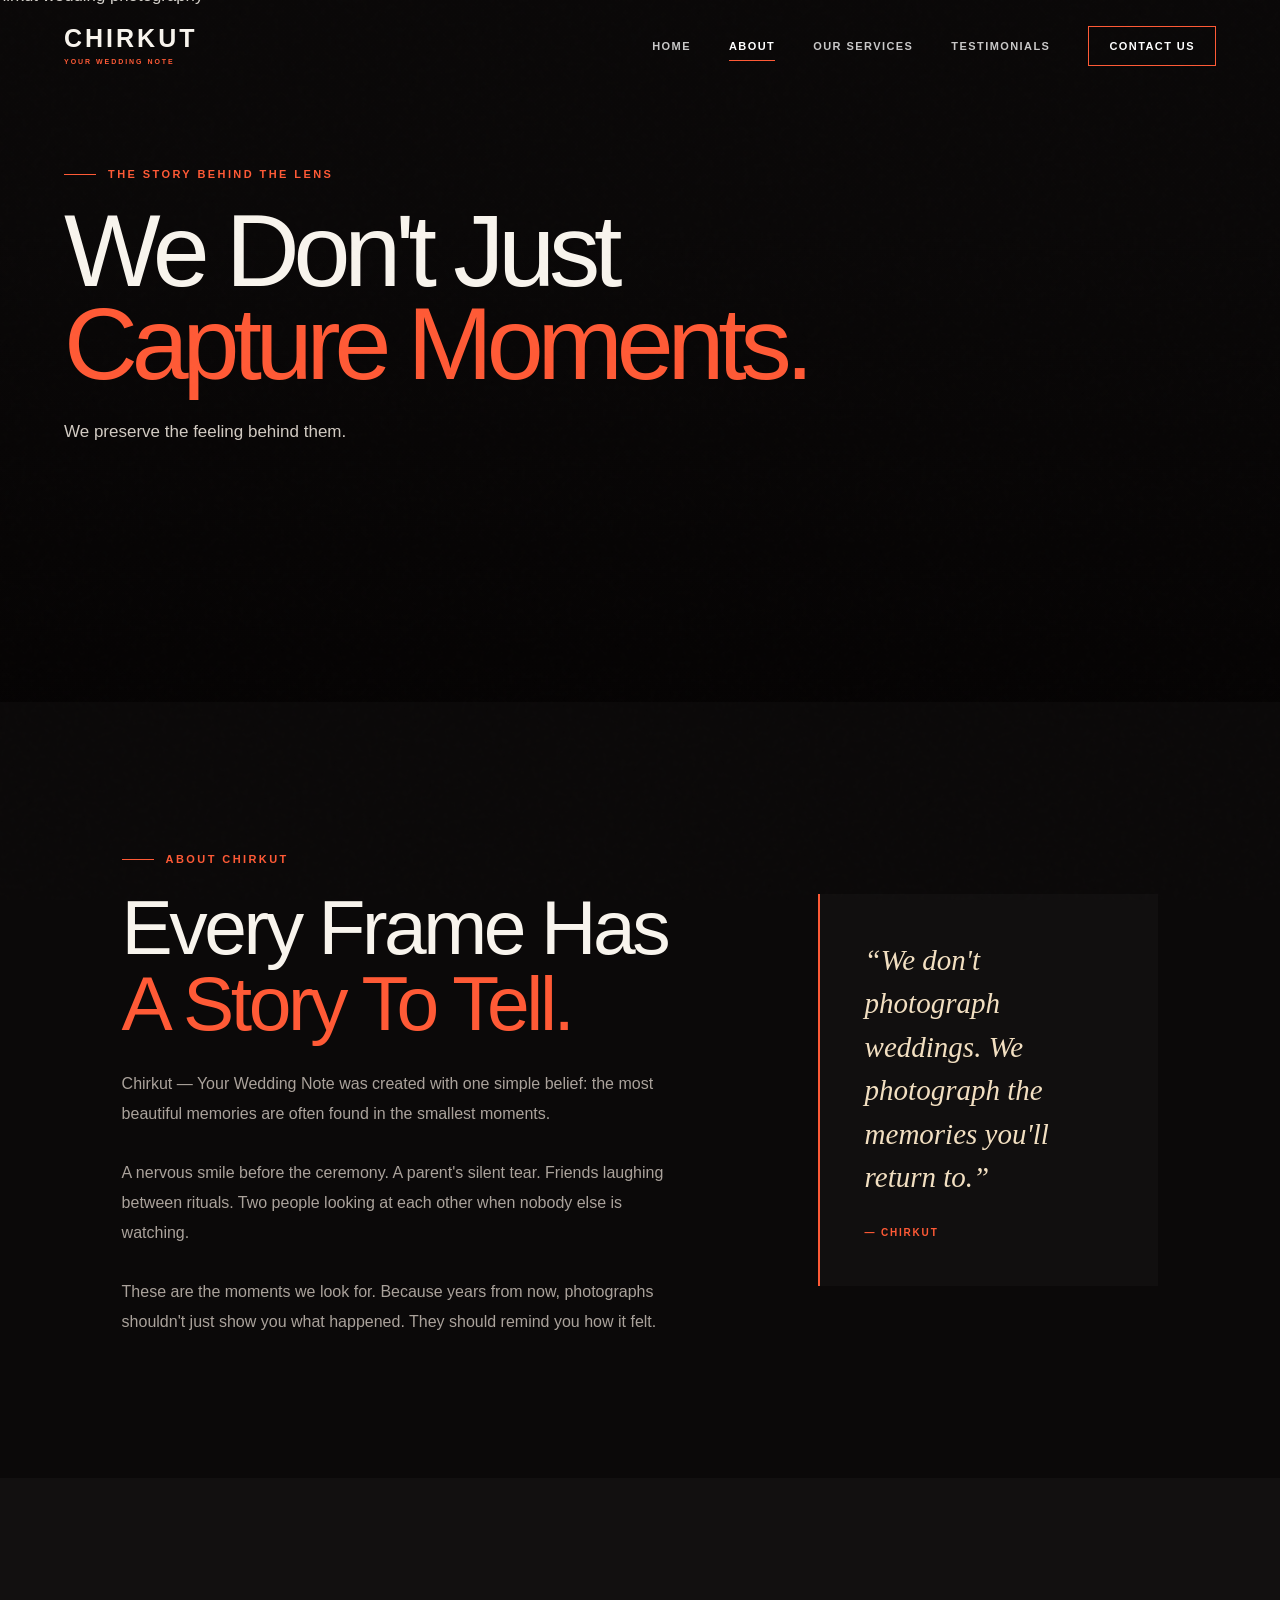
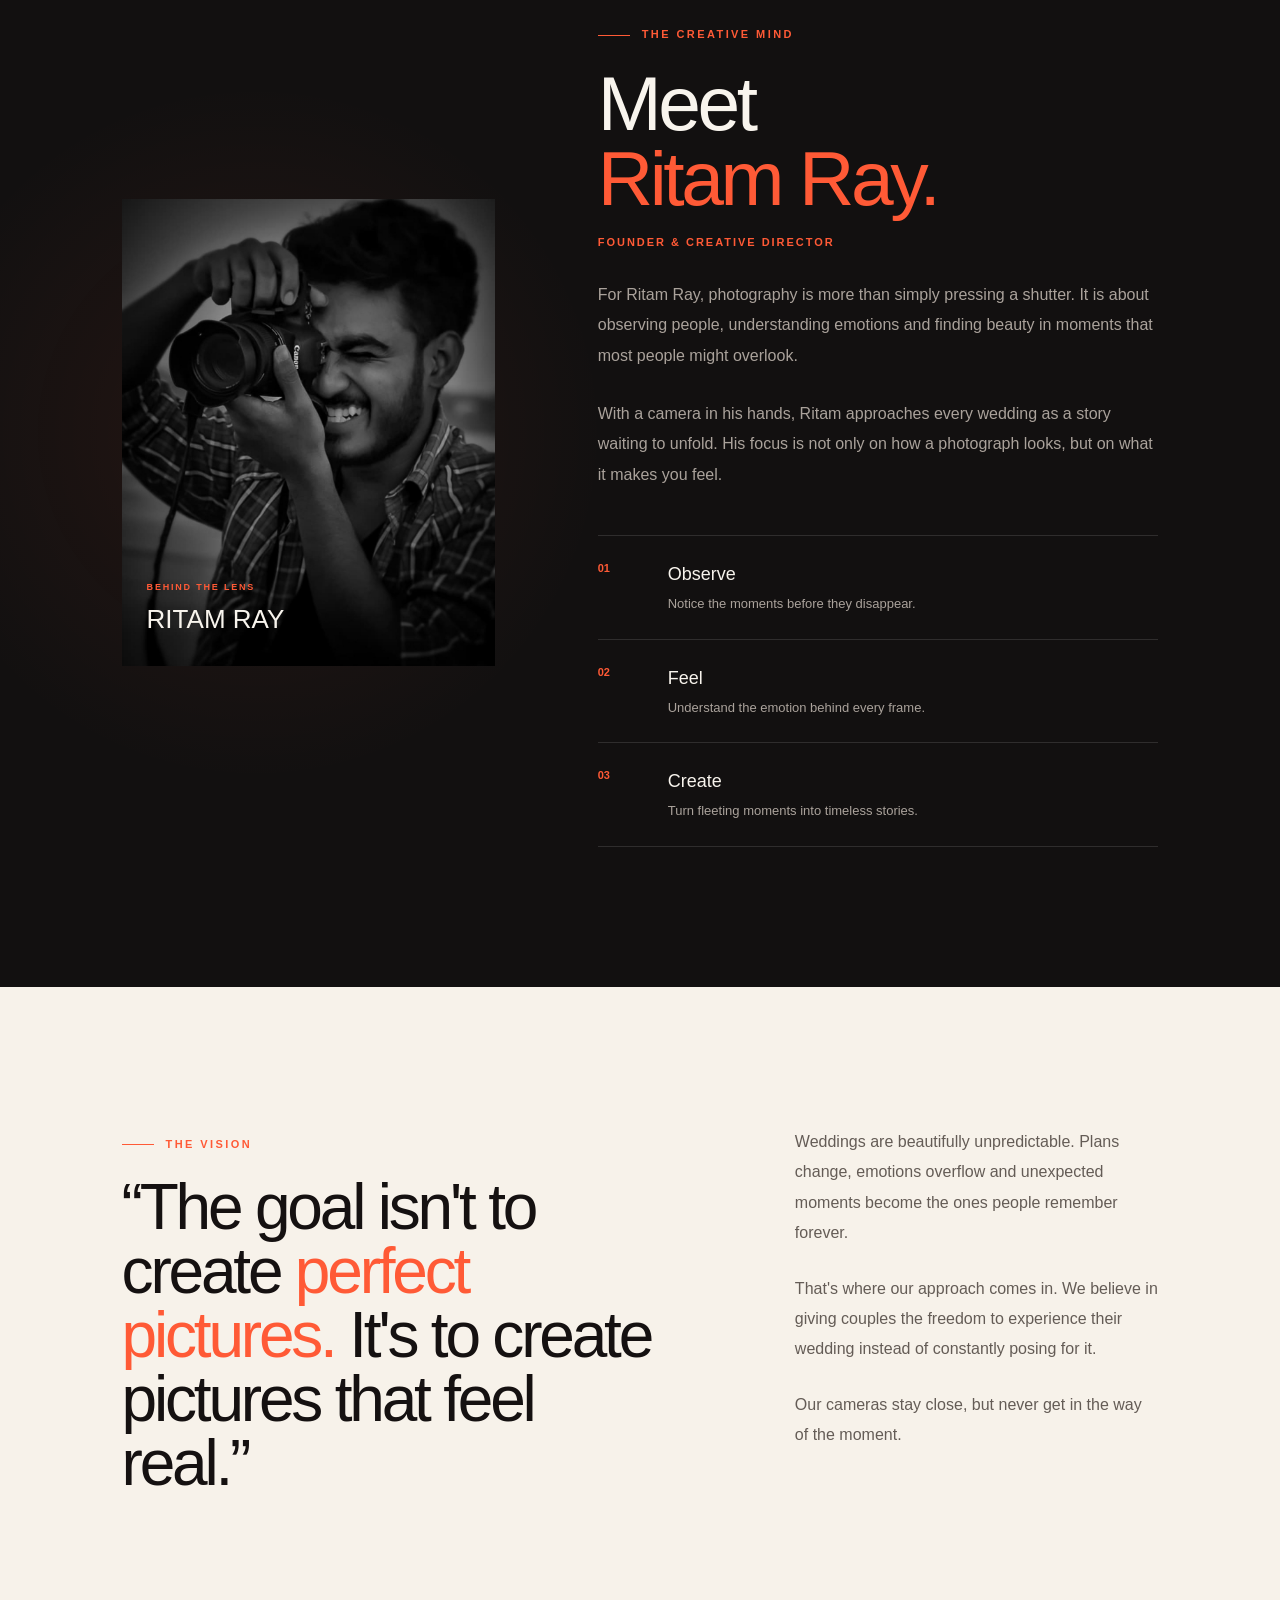
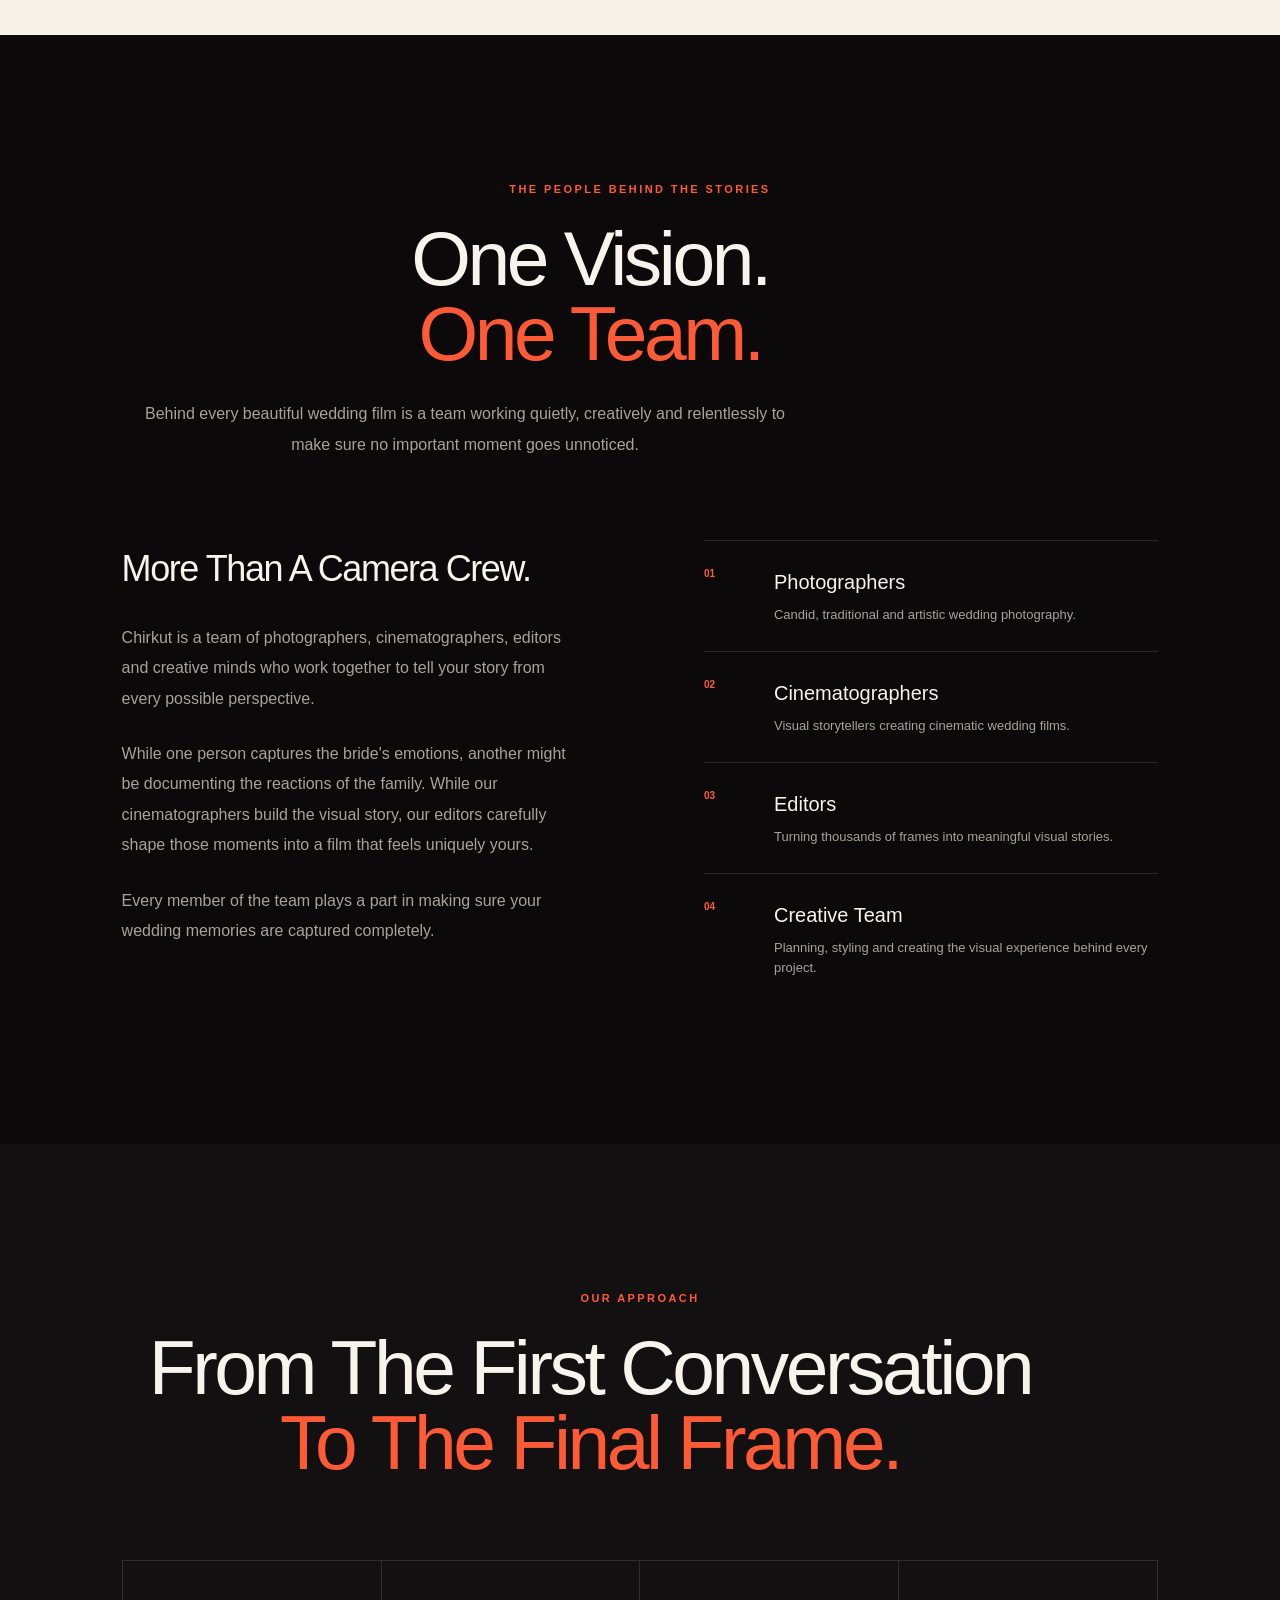
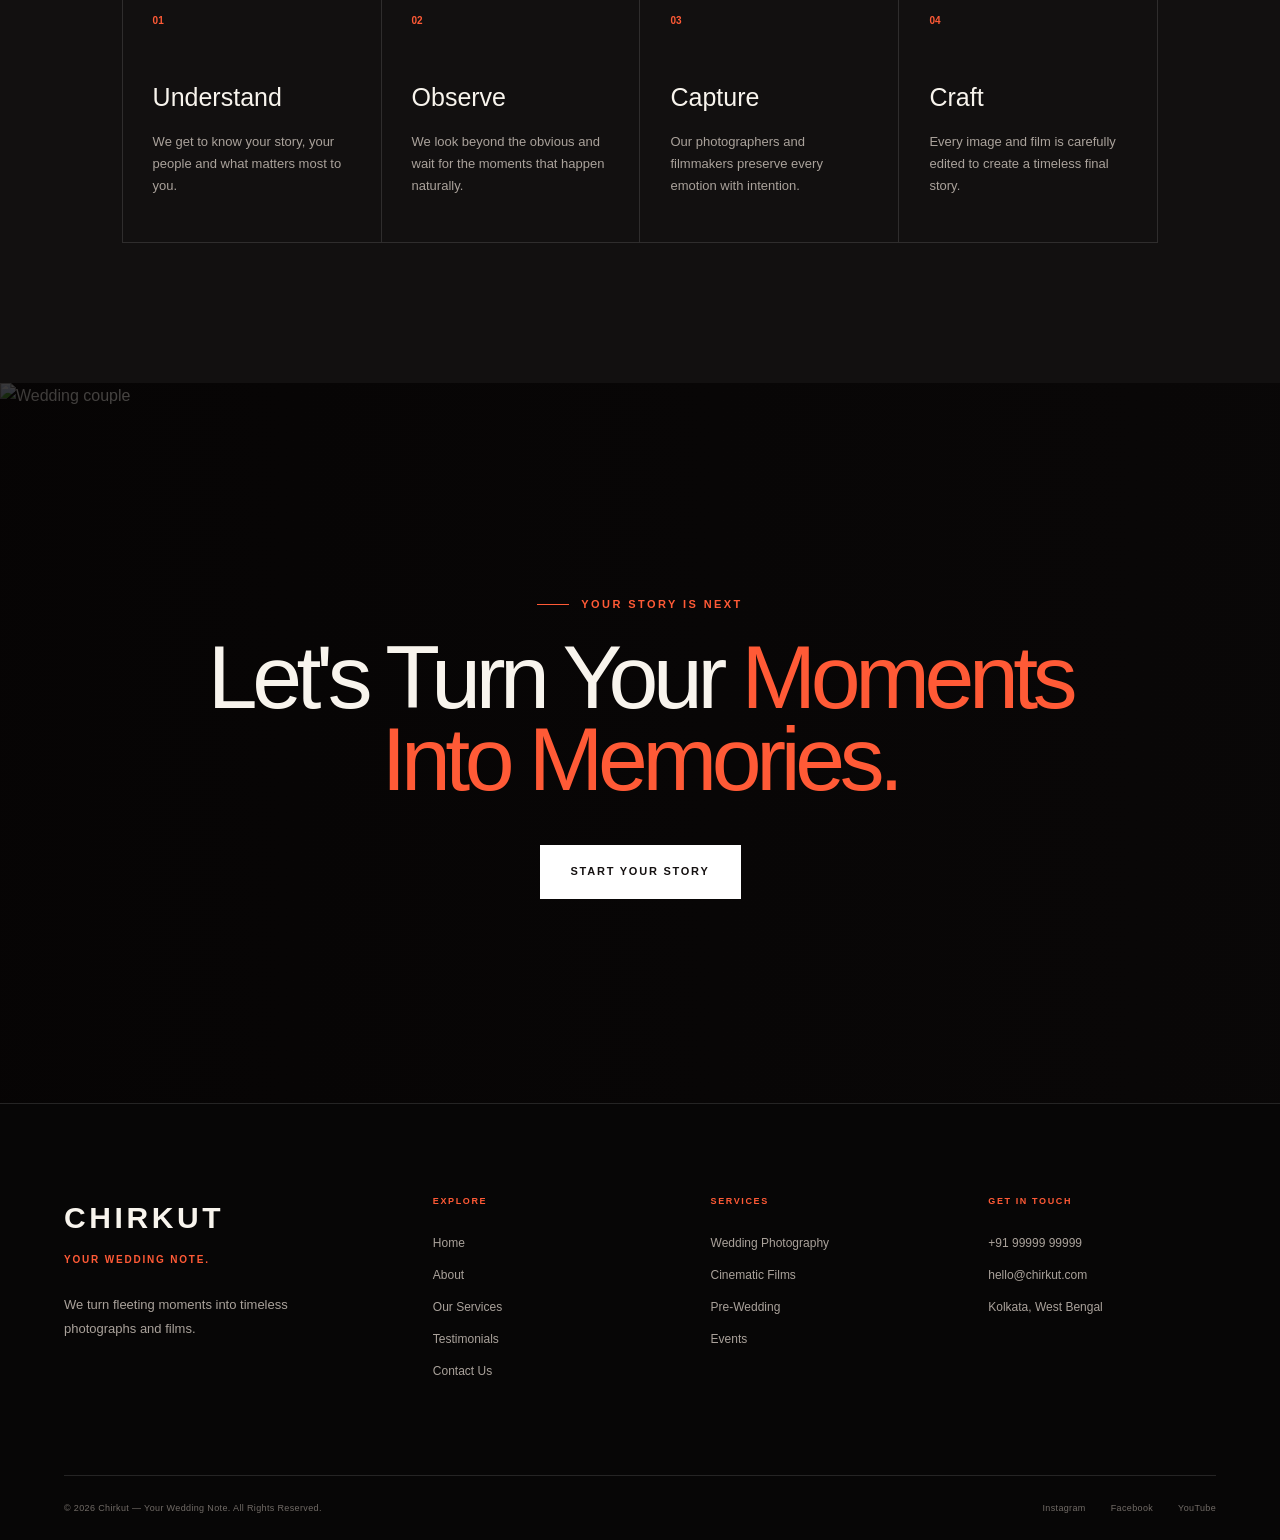
==== about.html @ 560a43d4 "Add files via upload" ====
<!DOCTYPE html>
<html lang="en">

<head>
    <meta charset="UTF-8">
    <meta name="viewport" content="width=device-width, initial-scale=1.0">

    <title>About — Chirkut | Your Wedding Note</title>

    <meta name="description"
        content="Discover the vision, passion and creative journey behind Chirkut — Your Wedding Note, founded by Ritam Ray.">

    <link rel="stylesheet" href="style.css">
</head>

<body>

    <!-- =========================================================
         NAVIGATION
    ========================================================== -->

    <header class="site-header">

        <nav class="navbar">

            <a href="index.html" class="logo">
                <span class="logo-main">CHIRKUT</span>
                <span class="logo-sub">YOUR WEDDING NOTE</span>
            </a>

            <ul class="nav-links">

                <li>
                    <a href="index.html" class="nav-link">
                        Home
                    </a>
                </li>

                <li>
                    <a href="about.html" class="nav-link active">
                        About
                    </a>
                </li>

                <li>
                    <a href="services.html" class="nav-link">
                        Our Services
                    </a>
                </li>

                <li>
                    <a href="testimonials.html" class="nav-link">
                        Testimonials
                    </a>
                </li>

                <li>
                    <a href="contact.html" class="nav-link nav-cta">
                        Contact Us
                    </a>
                </li>

            </ul>

            <button class="menu-toggle" aria-label="Open Menu">
                <span></span>
                <span></span>
                <span></span>
            </button>

        </nav>


        <!-- Mobile Menu -->

        <div class="mobile-menu">

            <a href="index.html">Home</a>
            <a href="about.html">About</a>
            <a href="services.html">Our Services</a>
            <a href="testimonials.html">Testimonials</a>
            <a href="contact.html">Contact Us</a>

        </div>

    </header>


    <main>


        <!-- =========================================================
             ABOUT HERO
        ========================================================== -->

        <section class="page-hero about-page-hero">

            <div class="page-hero-media">

                <img
                    src="assets/images/about-hero.jpg"
                    alt="Chirkut wedding photography">

            </div>

            <div class="page-hero-overlay"></div>


            <div class="page-hero-content reveal">

                <p class="section-label">
                    THE STORY BEHIND THE LENS
                </p>

                <h1>
                    We Don't Just
                    <span>Capture Moments.</span>
                </h1>

                <p>
                    We preserve the feeling behind them.
                </p>

            </div>

        </section>


        <!-- =========================================================
             BRAND STORY
        ========================================================== -->

        <section class="about-introduction section">

            <div class="about-intro-container">


                <div class="about-intro-content reveal">

                    <p class="section-label">
                        ABOUT CHIRKUT
                    </p>

                    <h2 class="section-title">
                        Every Frame Has
                        <span>A Story To Tell.</span>
                    </h2>

                    <p class="section-description">

                        Chirkut — Your Wedding Note was created
                        with one simple belief: the most beautiful
                        memories are often found in the smallest
                        moments.

                    </p>

                    <p class="section-description">

                        A nervous smile before the ceremony.
                        A parent's silent tear.
                        Friends laughing between rituals.
                        Two people looking at each other when
                        nobody else is watching.

                    </p>

                    <p class="section-description">

                        These are the moments we look for.

                        Because years from now, photographs
                        shouldn't just show you what happened.
                        They should remind you how it felt.

                    </p>

                </div>


                <div class="about-intro-highlight reveal">

                    <span class="highlight-line"></span>

                    <p>
                        “We don't photograph weddings.
                        We photograph the memories
                        you'll return to.”
                    </p>

                    <span class="highlight-author">
                        — CHIRKUT
                    </span>

                </div>

            </div>

        </section>


        <!-- =========================================================
             OWNER / FOUNDER
        ========================================================== -->

        <section class="founder-section section">

            <div class="founder-container">


                <!-- Owner Image -->

                <div class="founder-image reveal">

                    <img
                        src="assets/images/ritam-ray.jpeg"
                        alt="Ritam Ray — Founder of Chirkut">

                    <div class="founder-image-caption">

                        <span>
                            BEHIND THE LENS
                        </span>

                        <strong>
                            RITAM RAY
                        </strong>

                    </div>

                </div>


                <!-- Owner Content -->

                <div class="founder-content reveal">

                    <p class="section-label">
                        THE CREATIVE MIND
                    </p>

                    <h2 class="section-title">
                        Meet
                        <span>Ritam Ray.</span>
                    </h2>

                    <p class="founder-role">
                        Founder & Creative Director
                    </p>


                    <p class="section-description">

                        For Ritam Ray, photography is more than
                        simply pressing a shutter.

                        It is about observing people, understanding
                        emotions and finding beauty in moments that
                        most people might overlook.

                    </p>

                    <p class="section-description">

                        With a camera in his hands, Ritam approaches
                        every wedding as a story waiting to unfold.
                        His focus is not only on how a photograph
                        looks, but on what it makes you feel.

                    </p>


                    <!-- Creative Philosophy -->

                    <div class="founder-philosophy">

                        <div class="philosophy-item">

                            <span class="philosophy-number">
                                01
                            </span>

                            <div>

                                <h3>
                                    Observe
                                </h3>

                                <p>
                                    Notice the moments before
                                    they disappear.
                                </p>

                            </div>

                        </div>


                        <div class="philosophy-item">

                            <span class="philosophy-number">
                                02
                            </span>

                            <div>

                                <h3>
                                    Feel
                                </h3>

                                <p>
                                    Understand the emotion
                                    behind every frame.
                                </p>

                            </div>

                        </div>


                        <div class="philosophy-item">

                            <span class="philosophy-number">
                                03
                            </span>

                            <div>

                                <h3>
                                    Create
                                </h3>

                                <p>
                                    Turn fleeting moments
                                    into timeless stories.
                                </p>

                            </div>

                        </div>

                    </div>

                </div>

            </div>

        </section>


        <!-- =========================================================
             OWNER'S VISION
        ========================================================== -->

        <section class="vision-section section">

            <div class="vision-container">


                <div class="vision-heading reveal">

                    <p class="section-label">
                        THE VISION
                    </p>

                    <h2>
                        “The goal isn't to create
                        <span>perfect pictures.</span>
                        It's to create pictures
                        that feel real.”
                    </h2>

                </div>


                <div class="vision-content reveal">

                    <p>

                        Weddings are beautifully unpredictable.
                        Plans change, emotions overflow and
                        unexpected moments become the ones
                        people remember forever.

                    </p>

                    <p>

                        That's where our approach comes in.

                        We believe in giving couples the freedom
                        to experience their wedding instead of
                        constantly posing for it.

                    </p>

                    <p>

                        Our cameras stay close, but never get
                        in the way of the moment.

                    </p>

                </div>

            </div>

        </section>


        <!-- =========================================================
             OUR TEAM
        ========================================================== -->

        <section class="team-section section">

            <div class="section-header reveal">

                <p class="section-label">
                    THE PEOPLE BEHIND THE STORIES
                </p>

                <h2 class="section-title">
                    One Vision.
                    <span>One Team.</span>
                </h2>

                <p class="section-description">

                    Behind every beautiful wedding film is a team
                    working quietly, creatively and relentlessly
                    to make sure no important moment goes unnoticed.

                </p>

            </div>


            <div class="team-content">


                <!-- Team Story -->

                <div class="team-story reveal">

                    <h3>
                        More Than A Camera Crew.
                    </h3>

                    <p>

                        Chirkut is a team of photographers,
                        cinematographers, editors and creative
                        minds who work together to tell your story
                        from every possible perspective.

                    </p>

                    <p>

                        While one person captures the bride's
                        emotions, another might be documenting
                        the reactions of the family.

                        While our cinematographers build the
                        visual story, our editors carefully shape
                        those moments into a film that feels
                        uniquely yours.

                    </p>

                    <p>

                        Every member of the team plays a part
                        in making sure your wedding memories
                        are captured completely.

                    </p>

                </div>


                <!-- Team Roles -->

                <div class="team-roles reveal">


                    <div class="team-role">

                        <span>
                            01
                        </span>

                        <div>

                            <h3>
                                Photographers
                            </h3>

                            <p>
                                Candid, traditional and artistic
                                wedding photography.
                            </p>

                        </div>

                    </div>


                    <div class="team-role">

                        <span>
                            02
                        </span>

                        <div>

                            <h3>
                                Cinematographers
                            </h3>

                            <p>
                                Visual storytellers creating
                                cinematic wedding films.
                            </p>

                        </div>

                    </div>


                    <div class="team-role">

                        <span>
                            03
                        </span>

                        <div>

                            <h3>
                                Editors
                            </h3>

                            <p>
                                Turning thousands of frames into
                                meaningful visual stories.
                            </p>

                        </div>

                    </div>


                    <div class="team-role">

                        <span>
                            04
                        </span>

                        <div>

                            <h3>
                                Creative Team
                            </h3>

                            <p>
                                Planning, styling and creating
                                the visual experience behind every
                                project.
                            </p>

                        </div>

                    </div>

                </div>

            </div>

        </section>


        <!-- =========================================================
             OUR APPROACH
        ========================================================== -->

        <section class="approach-section section">

            <div class="section-header reveal">

                <p class="section-label">
                    OUR APPROACH
                </p>

                <h2 class="section-title">
                    From The First Conversation
                    <span>To The Final Frame.</span>
                </h2>

            </div>


            <div class="approach-grid">


                <div class="approach-card reveal">

                    <span>
                        01
                    </span>

                    <h3>
                        Understand
                    </h3>

                    <p>
                        We get to know your story, your people
                        and what matters most to you.
                    </p>

                </div>


                <div class="approach-card reveal">

                    <span>
                        02
                    </span>

                    <h3>
                        Observe
                    </h3>

                    <p>
                        We look beyond the obvious and wait
                        for the moments that happen naturally.
                    </p>

                </div>


                <div class="approach-card reveal">

                    <span>
                        03
                    </span>

                    <h3>
                        Capture
                    </h3>

                    <p>
                        Our photographers and filmmakers
                        preserve every emotion with intention.
                    </p>

                </div>


                <div class="approach-card reveal">

                    <span>
                        04
                    </span>

                    <h3>
                        Craft
                    </h3>

                    <p>
                        Every image and film is carefully
                        edited to create a timeless final story.
                    </p>

                </div>

            </div>

        </section>


        <!-- =========================================================
             ABOUT CTA
        ========================================================== -->

        <section class="about-cta">

            <div class="about-cta-media">

                <img
                    src="assets/images/about-cta.jpg"
                    alt="Wedding couple">

            </div>

            <div class="about-cta-overlay"></div>


            <div class="about-cta-content reveal">

                <p class="section-label">
                    YOUR STORY IS NEXT
                </p>

                <h2>
                    Let's Turn Your
                    <span>Moments Into Memories.</span>
                </h2>

                <a href="contact.html"
                    class="btn btn-light">

                    Start Your Story

                </a>

            </div>

        </section>

    </main>


    <!-- =========================================================
         FOOTER
    ========================================================== -->

    <footer class="site-footer">

        <div class="footer-container">


            <div class="footer-brand">

                <a href="index.html" class="footer-logo">
                    CHIRKUT
                </a>

                <p>
                    Your Wedding Note.
                </p>

                <p class="footer-description">
                    We turn fleeting moments into timeless
                    photographs and films.
                </p>

            </div>


            <div class="footer-column">

                <h3>
                    Explore
                </h3>

                <a href="index.html">
                    Home
                </a>

                <a href="about.html">
                    About
                </a>

                <a href="services.html">
                    Our Services
                </a>

                <a href="testimonials.html">
                    Testimonials
                </a>

                <a href="contact.html">
                    Contact Us
                </a>

            </div>


            <div class="footer-column">

                <h3>
                    Services
                </h3>

                <a href="services.html">
                    Wedding Photography
                </a>

                <a href="services.html">
                    Cinematic Films
                </a>

                <a href="services.html">
                    Pre-Wedding
                </a>

                <a href="services.html">
                    Events
                </a>

            </div>


            <div class="footer-column">

                <h3>
                    Get In Touch
                </h3>

                <a href="tel:+919999999999">
                    +91 99999 99999
                </a>

                <a href="mailto:hello@chirkut.com">
                    hello@chirkut.com
                </a>

                <span>
                    Kolkata, West Bengal
                </span>

            </div>

        </div>


        <div class="footer-bottom">

            <p>
                © 2026 Chirkut — Your Wedding Note.
                All Rights Reserved.
            </p>

            <div class="social-links">

                <a href="#">
                    Instagram
                </a>

                <a href="#">
                    Facebook
                </a>

                <a href="#">
                    YouTube
                </a>

            </div>

        </div>

    </footer>


    <script src="script.js"></script>

</body>

</html>
---- style.css ----
/* =========================================================
   CHIRKUT — YOUR WEDDING NOTE
   MASTER STYLESHEET
========================================================= */


/* =========================================================
   01. ROOT / VARIABLES
========================================================= */

:root {

    --bg: #0b0909;
    --bg-soft: #121010;
    --bg-card: #171313;
    --bg-light: #f7f2ea;

    --text: #f8f4ed;
    --text-dark: #151111;
    --text-muted: #aaa29b;
    --text-soft: #d2cbc3;

    --accent: #ff5a36;
    --accent-light: #ff795c;
    --accent-dark: #d83c1d;

    --gold: #e8bd72;
    --cream: #f2dfc1;

    --border: rgba(255, 255, 255, 0.12);
    --border-dark: rgba(20, 15, 12, 0.14);

    --shadow:
        0 25px 80px rgba(0, 0, 0, 0.28);

    --shadow-accent:
        0 20px 60px rgba(255, 90, 54, 0.20);

    --radius-sm: 6px;
    --radius-md: 14px;
    --radius-lg: 24px;

    --container: 1380px;

    --transition:
        0.45s cubic-bezier(0.22, 1, 0.36, 1);

    --transition-fast:
        0.25s ease;

}


/* =========================================================
   02. RESET
========================================================= */

* {
    margin: 0;
    padding: 0;
    box-sizing: border-box;
}

html {
    scroll-behavior: smooth;
    overflow-x: hidden;
}

body {

    font-family:
        "Helvetica Neue",
        Helvetica,
        Arial,
        sans-serif;

    background: var(--bg);
    color: var(--text);

    overflow-x: hidden;

    line-height: 1.6;

    -webkit-font-smoothing: antialiased;
    text-rendering: optimizeLegibility;
}

body::before {

    content: "";

    position: fixed;

    inset: 0;

    pointer-events: none;

    z-index: 9999;

    opacity: 0.025;

    background-image:
        url("data:image/svg+xml,%3Csvg viewBox='0 0 180 180' xmlns='http://www.w3.org/2000/svg'%3E%3Cfilter id='n'%3E%3CfeTurbulence type='fractalNoise' baseFrequency='.85' numOctaves='4' stitchTiles='stitch'/%3E%3C/filter%3E%3Crect width='100%25' height='100%25' filter='url(%23n)' opacity='.5'/%3E%3C/svg%3E");

}

::selection {
    background: var(--accent);
    color: white;
}

img {
    display: block;
    width: 100%;
    max-width: 100%;
}

a {
    color: inherit;
    text-decoration: none;
}

button,
input,
textarea,
select {
    font: inherit;
}

button {
    cursor: pointer;
}


/* =========================================================
   03. CUSTOM SCROLLBAR
========================================================= */

::-webkit-scrollbar {
    width: 7px;
}

::-webkit-scrollbar-track {
    background: #090707;
}

::-webkit-scrollbar-thumb {
    background: var(--accent);
    border-radius: 20px;
}

::-webkit-scrollbar-thumb:hover {
    background: var(--accent-light);
}


/* =========================================================
   04. GLOBAL TYPOGRAPHY
========================================================= */

.section {
    padding: 140px 5vw;
}

.section-label {

    display: inline-flex;

    align-items: center;
    gap: 12px;

    color: var(--accent);

    font-size: 11px;
    font-weight: 700;

    letter-spacing: 0.22em;

    text-transform: uppercase;

    margin-bottom: 22px;
}

.section-label::before {

    content: "";

    width: 32px;
    height: 1px;

    background: var(--accent);

}

.section-title {

    max-width: 900px;

    font-size:
        clamp(42px, 6vw, 88px);

    line-height: 0.98;

    font-weight: 400;

    letter-spacing: -0.045em;
}

.section-title span {

    display: block;

    color: var(--accent);

}

.section-description {

    max-width: 650px;

    color: var(--text-muted);

    font-size: 16px;

    line-height: 1.9;

    margin-top: 28px;
}

.section-header {

    max-width: 1000px;

    margin: 0 auto 80px;

    text-align: center;
}

.section-header .section-label {
    justify-content: center;
}

.section-header .section-label::before {
    display: none;
}

.center-button {

    display: flex;

    justify-content: center;

    margin-top: 70px;
}


/* =========================================================
   05. BUTTONS
========================================================= */

.btn {

    position: relative;

    display: inline-flex;

    align-items: center;
    justify-content: center;

    gap: 14px;

    min-width: 190px;

    padding: 17px 30px;

    border: 1px solid transparent;

    font-size: 11px;

    font-weight: 700;

    letter-spacing: 0.16em;

    text-transform: uppercase;

    overflow: hidden;

    transition: var(--transition);

    z-index: 1;
}

.btn::before {

    content: "";

    position: absolute;

    inset: 0;

    background: white;

    transform: translateY(105%);

    transition: var(--transition);

    z-index: -1;

}

.btn-primary {

    background: var(--accent);

    color: white;

    box-shadow: var(--shadow-accent);
}

.btn-primary:hover {

    color: var(--text-dark);

    transform: translateY(-4px);

    box-shadow:
        0 20px 50px rgba(255, 90, 54, 0.35);
}

.btn-primary:hover::before {
    transform: translateY(0);
}

.btn-outline {

    border-color: rgba(255, 255, 255, 0.5);

    color: white;

    background: rgba(255, 255, 255, 0.02);
}

.btn-outline:hover {

    color: var(--text-dark);

    border-color: white;

    transform: translateY(-4px);
}

.btn-outline:hover::before {
    transform: translateY(0);
}

.btn-light {

    background: white;

    color: var(--text-dark);
}

.btn-light:hover {

    background: var(--accent);

    color: white;

    transform: translateY(-4px);

}


/* =========================================================
   06. NAVBAR
========================================================= */

.site-header {

    position: fixed;

    top: 0;
    left: 0;

    width: 100%;

    z-index: 1000;

    transition: var(--transition);
}

.site-header.scrolled {

    background:
        rgba(10, 8, 8, 0.82);

    backdrop-filter: blur(22px);

    -webkit-backdrop-filter: blur(22px);

    border-bottom: 1px solid var(--border);
}

.navbar {

    width: min(
        var(--container),
        90%
    );

    min-height: 90px;

    margin: auto;

    display: flex;

    align-items: center;

    justify-content: space-between;

}

.logo {

    display: flex;

    flex-direction: column;

    line-height: 1;

    position: relative;
}

.logo-main {

    font-size: 25px;

    font-weight: 800;

    letter-spacing: 0.12em;
}

.logo-sub {

    margin-top: 7px;

    color: var(--accent);

    font-size: 7px;

    font-weight: 700;

    letter-spacing: 0.28em;
}

.nav-links {

    display: flex;

    align-items: center;

    gap: 38px;

    list-style: none;
}

.nav-link {

    position: relative;

    font-size: 11px;

    font-weight: 600;

    letter-spacing: 0.13em;

    text-transform: uppercase;

    color: rgba(255, 255, 255, 0.78);

    transition: var(--transition-fast);
}

.nav-link::after {

    content: "";

    position: absolute;

    left: 0;
    bottom: -9px;

    width: 100%;
    height: 1px;

    background: var(--accent);

    transform: scaleX(0);

    transform-origin: right;

    transition: var(--transition);
}

.nav-link:hover,
.nav-link.active {
    color: white;
}

.nav-link:hover::after,
.nav-link.active::after {

    transform: scaleX(1);

    transform-origin: left;
}

.nav-cta {

    padding: 13px 20px;

    border: 1px solid var(--accent);

    color: white !important;

    transition: var(--transition);
}

.nav-cta:hover {

    background: var(--accent);

    box-shadow:
        0 10px 30px rgba(255, 90, 54, 0.25);
}

.nav-cta::after {
    display: none;
}

.menu-toggle {

    display: none;

    width: 42px;
    height: 42px;

    border: 1px solid var(--border);

    background: rgba(0, 0, 0, 0.2);

    flex-direction: column;

    align-items: center;
    justify-content: center;

    gap: 5px;
}

.menu-toggle span {

    width: 20px;
    height: 1px;

    background: white;

    transition: var(--transition);
}

.mobile-menu {

    display: none;
}


/* =========================================================
   07. HERO
========================================================= */

.hero {

    position: relative;

    min-height: 100vh;

    display: flex;

    align-items: center;

    overflow: hidden;
}

.hero-media,
.hero-overlay {

    position: absolute;

    inset: 0;
}

.hero-image {

    height: 100%;
    object-fit: cover;

    animation:
        heroZoom 14s ease-in-out infinite alternate;
}

@keyframes heroZoom {

    from {
        transform: scale(1);
    }

    to {
        transform: scale(1.08);
    }

}

.hero-overlay {

    background:
        linear-gradient(
            90deg,
            rgba(4, 3, 3, 0.82) 0%,
            rgba(4, 3, 3, 0.45) 48%,
            rgba(4, 3, 3, 0.2) 100%
        ),
        linear-gradient(
            0deg,
            rgba(0, 0, 0, 0.72),
            transparent 45%
        );
}

.hero-content {

    position: relative;

    width: min(
        var(--container),
        90%
    );

    margin: auto;

    padding-top: 100px;

    z-index: 2;
}

.hero-eyebrow {

    color: var(--accent);

    font-size: 11px;

    font-weight: 700;

    letter-spacing: 0.25em;

    margin-bottom: 24px;
}

.hero-title {

    max-width: 900px;

    font-size:
        clamp(60px, 9vw, 145px);

    line-height: 0.84;

    font-weight: 300;

    letter-spacing: -0.07em;

    text-transform: uppercase;
}

.hero-title > span:first-child {

    display: block;

    font-weight: 800;

    color: white;
}

.hero-title-light {

    display: block;

    margin-top: 15px;

    color: var(--cream);

    font-size: 0.62em;

    font-weight: 300;

    letter-spacing: -0.05em;

    text-transform: none;
}

.hero-description {

    max-width: 560px;

    margin-top: 35px;

    color: rgba(255,255,255,0.76);

    font-size: 16px;

    line-height: 1.8;
}

.hero-buttons {

    display: flex;

    gap: 14px;

    margin-top: 40px;
}

.scroll-indicator {

    position: absolute;

    bottom: 35px;
    right: 5vw;

    display: flex;

    align-items: center;

    gap: 15px;

    transform: rotate(90deg);

    transform-origin: right center;

    z-index: 2;
}

.scroll-line {

    width: 60px;
    height: 1px;

    background: var(--accent);
}

.scroll-text {

    color: white;

    font-size: 8px;

    letter-spacing: 0.25em;

    font-weight: 700;
}


/* =========================================================
   08. PAGE HERO
========================================================= */

.page-hero {

    position: relative;

    min-height: 78vh;

    display: flex;

    align-items: flex-end;

    overflow: hidden;

    padding: 0 5vw 100px;
}

.page-hero-media,
.page-hero-overlay {

    position: absolute;

    inset: 0;
}

.page-hero-media img {

    height: 100%;

    object-fit: cover;

    animation:
        heroZoom 15s ease-in-out infinite alternate;
}

.page-hero-overlay {

    background:
        linear-gradient(
            0deg,
            rgba(5, 3, 3, 0.9),
            rgba(5, 3, 3, 0.15) 70%
        );
}

.page-hero-content {

    position: relative;

    width: min(
        var(--container),
        100%
    );

    margin: auto;

    z-index: 2;
}

.page-hero-content h1 {

    max-width: 1000px;

    font-size:
        clamp(54px, 8vw, 120px);

    line-height: 0.9;

    font-weight: 300;

    letter-spacing: -0.06em;
}

.page-hero-content h1 span {

    display: block;

    color: var(--accent);
}

.page-hero-content > p:last-child {

    margin-top: 28px;

    color: var(--text-soft);

    font-size: 17px;
}


/* =========================================================
   09. INTRO
========================================================= */

.intro-container {

    width: min(
        var(--container),
        90%
    );

    margin: auto;

    display: grid;

    grid-template-columns:
        1fr 1fr;

    gap: 9vw;

    align-items: center;
}

.intro-image {

    position: relative;

    overflow: hidden;

    aspect-ratio: 4 / 5;
}

.intro-image::after {

    content: "";

    position: absolute;

    inset: 0;

    border: 1px solid rgba(255,255,255,0.18);

    pointer-events: none;
}

.intro-image img {

    height: 100%;

    object-fit: cover;

    transition: 1.2s cubic-bezier(.2,.7,.2,1);
}

.intro-image:hover img {
    transform: scale(1.07);
}

.intro-content .section-title span {
    margin-left: 50px;
}


/* =========================================================
   10. FEATURED PORTFOLIO
========================================================= */

.featured-work {

    background:
        radial-gradient(
            circle at 80% 20%,
            rgba(255,90,54,0.08),
            transparent 30%
        ),
        var(--bg-soft);
}

.portfolio-grid {

    width: min(
        1500px,
        94%
    );

    margin: auto;

    display: grid;

    grid-template-columns:
        1.25fr 0.75fr;

    gap: 18px;
}

.portfolio-item {

    position: relative;

    min-height: 520px;

    overflow: hidden;

    display: block;
}

.portfolio-large {
    grid-row: span 2;
}

.portfolio-wide {
    min-height: 420px;
}

.portfolio-item img {

    width: 100%;
    height: 100%;

    object-fit: cover;

    transition:
        transform 1s cubic-bezier(.2,.7,.2,1),
        filter 0.7s ease;
}

.portfolio-item:hover img {

    transform: scale(1.08);

    filter:
        saturate(1.15)
        brightness(0.78);
}

.portfolio-overlay {

    position: absolute;

    inset: 0;

    display: flex;

    flex-direction: column;

    justify-content: flex-end;

    padding: 35px;

    background:
        linear-gradient(
            0deg,
            rgba(0,0,0,0.8),
            transparent 65%
        );

    transition: var(--transition);
}

.portfolio-item:hover .portfolio-overlay {

    background:
        linear-gradient(
            0deg,
            rgba(255,90,54,0.78),
            transparent 75%
        );
}

.portfolio-overlay p {

    color: var(--accent);

    font-size: 10px;

    font-weight: 700;

    letter-spacing: 0.2em;

    transition: var(--transition);
}

.portfolio-item:hover .portfolio-overlay p {
    color: white;
}

.portfolio-overlay h3 {

    margin-top: 8px;

    font-size: 34px;

    font-weight: 400;

    letter-spacing: -0.03em;
}

.portfolio-overlay span {

    margin-top: 14px;

    color: rgba(255,255,255,0.7);

    font-size: 10px;

    font-weight: 700;

    letter-spacing: 0.15em;

    text-transform: uppercase;
}


/* =========================================================
   11. SERVICES PREVIEW
========================================================= */

.services-grid {

    width: min(
        var(--container),
        90%
    );

    margin: auto;

    display: grid;

    grid-template-columns:
        repeat(4, 1fr);

    gap: 18px;
}

.service-card {

    position: relative;

    background: var(--bg-card);

    overflow: hidden;

    border: 1px solid var(--border);

    transition: var(--transition);
}

.service-card:hover {

    transform: translateY(-12px);

    border-color:
        rgba(255,90,54,0.45);

    box-shadow: var(--shadow-accent);
}

.service-number {

    position: absolute;

    top: 20px;
    left: 20px;

    z-index: 3;

    width: 35px;
    height: 35px;

    display: grid;
    place-items: center;

    background: var(--accent);

    color: white;

    font-size: 10px;

    font-weight: 700;
}

.service-image {

    height: 330px;

    overflow: hidden;
}

.service-image img {

    height: 100%;

    object-fit: cover;

    transition:
        transform 0.9s
        cubic-bezier(.2,.7,.2,1);
}

.service-card:hover .service-image img {
    transform: scale(1.09);
}

.service-content {
    padding: 30px;
}

.service-content h3 {

    font-size: 25px;

    font-weight: 400;

    letter-spacing: -0.03em;
}

.service-content p {

    margin-top: 12px;

    color: var(--text-muted);

    font-size: 14px;

    line-height: 1.7;
}

.service-content a {

    display: inline-block;

    margin-top: 25px;

    color: var(--accent);

    font-size: 10px;

    font-weight: 700;

    letter-spacing: 0.15em;

    text-transform: uppercase;
}


/* =========================================================
   12. CINEMATIC SHOWCASE
========================================================= */

.cinematic-showcase {

    position: relative;

    min-height: 90vh;

    display: grid;

    place-items: center;

    overflow: hidden;
}

.cinematic-media,
.cinematic-overlay {

    position: absolute;

    inset: 0;
}

.cinematic-media img {

    width: 100%;
    height: 100%;

    object-fit: cover;

    transition:
        transform 1.5s ease;
}

.cinematic-showcase:hover .cinematic-media img {
    transform: scale(1.04);
}

.cinematic-overlay {

    background:
        radial-gradient(
            circle,
            rgba(0,0,0,0.12),
            rgba(0,0,0,0.82)
        );
}

.cinematic-content {

    position: relative;

    text-align: center;

    z-index: 2;
}

.cinematic-content h2 {

    max-width: 850px;

    font-size:
        clamp(45px, 7vw, 100px);

    line-height: 0.95;

    font-weight: 300;

    letter-spacing: -0.055em;
}

.cinematic-content h2 span {

    display: block;

    color: var(--accent);
}

.cinematic-content > p {

    margin-top: 25px;

    color: var(--text-soft);
}

.play-button {

    width: 100px;
    height: 100px;

    margin-top: 45px;

    border: 1px solid rgba(255,255,255,0.55);

    border-radius: 50%;

    background:
        rgba(255,255,255,0.08);

    color: white;

    backdrop-filter: blur(12px);

    transition: var(--transition);

    position: relative;
}

.play-button::before {

    content: "";

    position: absolute;

    inset: -12px;

    border: 1px solid rgba(255,90,54,0.55);

    border-radius: 50%;

    animation:
        pulseRing 2.2s infinite;
}

@keyframes pulseRing {

    0% {
        transform: scale(0.85);
        opacity: 0;
    }

    40% {
        opacity: 1;
    }

    100% {
        transform: scale(1.15);
        opacity: 0;
    }
}

.play-button:hover {

    background: var(--accent);

    border-color: var(--accent);

    transform: scale(1.1);
}

.play-icon {

    margin-left: 4px;

    font-size: 19px;
}

.play-label {

    color: white !important;

    font-size: 10px;

    font-weight: 700;

    letter-spacing: 0.2em;
}


/* =========================================================
   13. STATS
========================================================= */

.stats {

    background: var(--bg-light);

    color: var(--text-dark);
}

.stats .section-label {
    color: var(--accent);
}

.stats .section-title span {
    color: var(--accent);
}

.stats-grid {

    width: min(
        var(--container),
        90%
    );

    margin: auto;

    display: grid;

    grid-template-columns:
        repeat(4, 1fr);

    border-top:
        1px solid var(--border-dark);

    border-bottom:
        1px solid var(--border-dark);
}

.stat-item {

    padding: 65px 30px;

    text-align: center;

    border-right:
        1px solid var(--border-dark);

    transition: var(--transition);
}

.stat-item:last-child {
    border-right: none;
}

.stat-item:hover {
    background: var(--accent);
    color: white;
}

.stat-item strong {

    display: block;

    font-size:
        clamp(48px, 6vw, 80px);

    font-weight: 300;

    line-height: 1;

    letter-spacing: -0.06em;
}

.stat-item span {

    display: block;

    margin-top: 15px;

    font-size: 10px;

    font-weight: 700;

    letter-spacing: 0.16em;

    text-transform: uppercase;

    opacity: 0.7;
}


/* =========================================================
   14. TESTIMONIAL PREVIEW
========================================================= */

.testimonial-grid {

    width: min(
        1100px,
        90%
    );

    margin: auto;

    display: grid;

    grid-template-columns:
        repeat(2, 1fr);

    gap: 22px;
}

.testimonial-card {

    position: relative;

    padding: 50px;

    background:
        linear-gradient(
            145deg,
            rgba(255,255,255,0.055),
            rgba(255,255,255,0.015)
        );

    border:
        1px solid var(--border);

    transition: var(--transition);
}

.testimonial-card:hover {

    transform: translateY(-10px);

    border-color:
        rgba(255,90,54,0.4);

    box-shadow: var(--shadow);
}

.quote-mark {

    color: var(--accent);

    font-family: Georgia, serif;

    font-size: 80px;

    line-height: 0.6;

    opacity: 0.9;
}

.testimonial-text {

    margin-top: 25px;

    font-size: 19px;

    line-height: 1.8;

    color: var(--text-soft);
}

.client-info {

    display: flex;

    align-items: center;

    gap: 15px;

    margin-top: 35px;
}

.client-image {

    width: 52px;
    height: 52px;

    border-radius: 50%;

    overflow: hidden;
}

.client-image img {

    height: 100%;

    object-fit: cover;
}

.client-info h3 {

    font-size: 14px;

    font-weight: 600;
}

.client-info span {

    display: block;

    margin-top: 3px;

    color: var(--text-muted);

    font-size: 10px;

    letter-spacing: 0.08em;
}

.text-link {

    display: inline-flex;

    align-items: center;

    gap: 15px;

    color: var(--accent);

    font-size: 11px;

    font-weight: 700;

    letter-spacing: 0.16em;

    text-transform: uppercase;

    transition: var(--transition);
}

.text-link span {

    font-size: 20px;

    transition: var(--transition);
}

.text-link:hover {
    color: white;
}

.text-link:hover span {
    transform: translateX(8px);
}


/* =========================================================
   15. FINAL CTA
========================================================= */

.final-cta,
.about-cta,
.services-final-cta,
.testimonials-final-cta,
.contact-final-cta {

    position: relative;

    min-height: 80vh;

    display: grid;

    place-items: center;

    overflow: hidden;
}

.final-cta-media,
.final-cta-overlay,
.about-cta-media,
.about-cta-overlay,
.services-final-cta-media,
.services-final-cta-overlay,
.testimonials-final-cta-media,
.testimonials-final-cta-overlay,
.contact-final-cta-media,
.contact-final-cta-overlay {

    position: absolute;

    inset: 0;
}

.final-cta-media img,
.about-cta-media img,
.services-final-cta-media img,
.testimonials-final-cta-media img,
.contact-final-cta-media img {

    width: 100%;
    height: 100%;

    object-fit: cover;

    transition:
        transform 1.5s
        cubic-bezier(.2,.7,.2,1);
}

.final-cta:hover img,
.about-cta:hover img,
.services-final-cta:hover img,
.testimonials-final-cta:hover img,
.contact-final-cta:hover img {

    transform: scale(1.05);
}

.final-cta-overlay,
.about-cta-overlay,
.services-final-cta-overlay,
.testimonials-final-cta-overlay,
.contact-final-cta-overlay {

    background:
        linear-gradient(
            90deg,
            rgba(5,3,3,0.78),
            rgba(5,3,3,0.28)
        );
}

.final-cta-content,
.about-cta-content,
.services-final-cta-content,
.testimonials-final-cta-content,
.contact-final-cta-content {

    position: relative;

    width: min(
        1000px,
        90%
    );

    text-align: center;

    z-index: 2;
}

.final-cta-content h2,
.about-cta-content h2,
.services-final-cta-content h2,
.testimonials-final-cta-content h2,
.contact-final-cta-content h2 {

    font-size:
        clamp(48px, 7vw, 100px);

    line-height: 0.92;

    font-weight: 300;

    letter-spacing: -0.06em;

    margin-bottom: 45px;
}

.final-cta-content h2 span,
.about-cta-content h2 span,
.services-final-cta-content h2 span,
.testimonials-final-cta-content h2 span,
.contact-final-cta-content h2 span {

    color: var(--accent);
}


/* =========================================================
   16. ABOUT PAGE
========================================================= */

.about-intro-container {

    width: min(
        var(--container),
        90%
    );

    margin: auto;

    display: grid;

    grid-template-columns:
        1.25fr 0.75fr;

    gap: 10vw;

    align-items: center;
}

.about-intro-highlight {

    padding: 45px;

    border-left:
        2px solid var(--accent);

    background:
        rgba(255,255,255,0.025);
}

.about-intro-highlight p {

    font-family: Georgia, serif;

    font-size: 29px;

    line-height: 1.5;

    font-style: italic;

    color: var(--cream);
}

.highlight-author {

    display: block;

    margin-top: 25px;

    color: var(--accent);

    font-size: 10px;

    font-weight: 700;

    letter-spacing: 0.18em;
}

.founder-section {

    background:
        radial-gradient(
            circle at 20% 50%,
            rgba(255,90,54,0.08),
            transparent 30%
        ),
        var(--bg-soft);
}

.founder-container {

    width: min(
        var(--container),
        90%
    );

    margin: auto;

    display: grid;

    grid-template-columns:
        0.8fr 1.2fr;

    gap: 8vw;

    align-items: center;
}

.founder-image {

    position: relative;

    aspect-ratio: 4 / 5;

    overflow: hidden;
}

.founder-image img {

    width: 100%;
    height: 100%;

    object-fit: cover;

    filter: grayscale(100%);

    transition: 1s ease;
}

.founder-image:hover img {

    filter: grayscale(0%);

    transform: scale(1.04);
}

.founder-image-caption {

    position: absolute;

    left: 25px;
    bottom: 25px;

    display: flex;

    flex-direction: column;

    z-index: 2;
}

.founder-image-caption span {

    color: var(--accent);

    font-size: 9px;

    font-weight: 700;

    letter-spacing: 0.2em;
}

.founder-image-caption strong {

    margin-top: 5px;

    font-size: 26px;

    font-weight: 400;
}

.founder-role {

    color: var(--accent);

    font-size: 11px;

    font-weight: 700;

    letter-spacing: 0.18em;

    text-transform: uppercase;

    margin-top: 18px;
}

.founder-philosophy {

    margin-top: 45px;

    border-top: 1px solid var(--border);
}

.philosophy-item {

    display: grid;

    grid-template-columns: 50px 1fr;

    gap: 20px;

    padding: 24px 0;

    border-bottom: 1px solid var(--border);

}

.philosophy-number {

    color: var(--accent);

    font-size: 11px;

    font-weight: 700;
}

.philosophy-item h3 {

    font-size: 18px;

    font-weight: 500;
}

.philosophy-item p {

    margin-top: 5px;

    color: var(--text-muted);

    font-size: 13px;
}

.vision-section {

    background: var(--bg-light);

    color: var(--text-dark);
}

.vision-container {

    width: min(
        var(--container),
        90%
    );

    margin: auto;

    display: grid;

    grid-template-columns:
        1.2fr 0.8fr;

    gap: 10vw;
}

.vision-heading h2 {

    font-size:
        clamp(40px, 5vw, 75px);

    line-height: 1;

    font-weight: 300;

    letter-spacing: -0.05em;
}

.vision-heading h2 span {
    color: var(--accent);
}

.vision-content p {

    margin-bottom: 25px;

    color: #645c56;

    line-height: 1.9;
}

.team-content {

    width: min(
        var(--container),
        90%
    );

    margin: auto;

    display: grid;

    grid-template-columns:
        1fr 1fr;

    gap: 10vw;
}

.team-story h3 {

    font-size: 36px;

    font-weight: 400;

    letter-spacing: -0.04em;
}

.team-story p {

    margin-top: 25px;

    color: var(--text-muted);

    line-height: 1.9;
}

.team-role {

    display: grid;

    grid-template-columns: 50px 1fr;

    gap: 20px;

    padding: 25px 0;

    border-top: 1px solid var(--border);

    transition: var(--transition);
}

.team-role:hover {

    padding-left: 12px;

    border-color: var(--accent);
}

.team-role > span {

    color: var(--accent);

    font-size: 10px;

    font-weight: 700;
}

.team-role h3 {

    font-size: 20px;

    font-weight: 400;
}

.team-role p {

    margin-top: 7px;

    color: var(--text-muted);

    font-size: 13px;
}

.approach-section {

    background: var(--bg-soft);
}

.approach-grid {

    width: min(
        var(--container),
        90%
    );

    margin: auto;

    display: grid;

    grid-template-columns:
        repeat(4, 1fr);

    border-left: 1px solid var(--border);
}

.approach-card {

    padding: 45px 30px;

    border-right: 1px solid var(--border);

    border-top: 1px solid var(--border);

    border-bottom: 1px solid var(--border);

    transition: var(--transition);
}

.approach-card:hover {

    background: var(--accent);

    transform: translateY(-8px);
}

.approach-card > span {

    color: var(--accent);

    font-size: 10px;

    font-weight: 700;
}

.approach-card:hover > span {
    color: white;
}

.approach-card h3 {

    margin-top: 45px;

    font-size: 25px;

    font-weight: 400;
}

.approach-card p {

    margin-top: 14px;

    color: var(--text-muted);

    font-size: 13px;

    line-height: 1.7;
}

.approach-card:hover p {
    color: rgba(255,255,255,0.78);
}


/* =========================================================
   17. SERVICES PAGE
========================================================= */

.services-intro-content {

    width: min(
        850px,
        90%
    );

    margin: auto;

    text-align: center;
}

.services-intro-content .section-label {
    justify-content: center;
}

.services-intro-content .section-label::before {
    display: none;
}

.services-intro-content .section-description {
    margin-left: auto;
    margin-right: auto;
}

.service-showcase {

    position: relative;

    min-height: 90vh;

    display: flex;

    align-items: center;

    overflow: hidden;
}

.service-showcase-media,
.service-showcase-overlay {

    position: absolute;

    inset: 0;
}

.service-showcase-media img {

    width: 100%;
    height: 100%;

    object-fit: cover;

    transition:
        transform 1.5s
        cubic-bezier(.2,.7,.2,1);
}

.service-showcase:hover
.service-showcase-media img {

    transform: scale(1.045);
}

.service-showcase-overlay {

    background:
        linear-gradient(
            90deg,
            rgba(5,3,3,0.88),
            rgba(5,3,3,0.28)
        );
}

.service-showcase-content {

    position: relative;

    width: min(
        700px,
        90%
    );

    margin-left: 8vw;

    z-index: 2;
}

.service-content-right {

    margin-left: auto;

    margin-right: 8vw;
}

.service-showcase-content .service-number {

    position: static;

    display: inline-grid;

    margin-bottom: 25px;
}

.service-showcase-content h2 {

    font-size:
        clamp(55px, 7vw, 105px);

    line-height: 0.9;

    font-weight: 300;

    letter-spacing: -0.06em;
}

.service-showcase-content h2 span {

    display: block;

    color: var(--accent);
}

.service-showcase-content > p:not(.section-label) {

    max-width: 570px;

    margin-top: 25px;

    color: var(--text-soft);

    line-height: 1.85;
}

.service-showcase-content .btn {
    margin-top: 35px;
}

.wedding-subservices,
.prewedding-highlights,
.commercial-services {

    background: var(--bg-soft);
}

.wedding-events-grid {

    width: min(
        1300px,
        90%
    );

    margin: auto;

    display: grid;

    grid-template-columns:
        repeat(3, 1fr);

    gap: 20px;
}

.wedding-event-card {

    position: relative;

    overflow: hidden;

    background: var(--bg-card);

    border: 1px solid var(--border);

    transition: var(--transition);
}

.wedding-event-card:hover {

    transform: translateY(-10px);

    border-color: var(--accent);

    box-shadow: var(--shadow-accent);
}

.wedding-event-image {

    height: 480px;

    overflow: hidden;
}

.wedding-event-image img {

    height: 100%;

    object-fit: cover;

    transition: 1s ease;
}

.wedding-event-card:hover img {
    transform: scale(1.08);
}

.wedding-event-content {

    padding: 30px;
}

.wedding-event-content > span {

    color: var(--accent);

    font-size: 10px;

    font-weight: 700;
}

.wedding-event-content h3 {

    margin-top: 10px;

    font-size: 30px;

    font-weight: 400;
}

.wedding-event-content p {

    margin-top: 10px;

    color: var(--text-muted);

    font-size: 13px;

    line-height: 1.8;
}

.service-statement {

    position: relative;

    min-height: 70vh;

    display: grid;

    place-items: center;

    overflow: hidden;
}

.service-statement-media,
.service-statement-overlay {

    position: absolute;

    inset: 0;
}

.service-statement-media img {

    width: 100%;
    height: 100%;

    object-fit: cover;
}

.service-statement-overlay {

    background:
        rgba(0,0,0,0.58);
}

.service-statement-content {

    position: relative;

    max-width: 900px;

    padding: 40px;

    text-align: center;

    z-index: 2;
}

.service-statement-content p {

    font-size:
        clamp(40px, 6vw, 82px);

    line-height: 1;

    font-weight: 300;

    letter-spacing: -0.055em;
}

.service-statement-content span {

    display: block;

    margin-top: 25px;

    color: var(--accent);

    font-size: 16px;

    letter-spacing: 0.03em;
}

.prewedding-grid,
.commercial-grid {

    width: min(
        1300px,
        90%
    );

    margin: auto;

    display: grid;

    grid-template-columns:
        repeat(3, 1fr);

    gap: 20px;
}

.prewedding-card,
.commercial-card {

    position: relative;

    overflow: hidden;

    background: var(--bg-card);

    border: 1px solid var(--border);

    transition: var(--transition);
}

.prewedding-card:hover,
.commercial-card:hover {

    transform: translateY(-10px);

    border-color: var(--accent);
}

.prewedding-card > img,
.commercial-card-image img {

    width: 100%;

    height: 450px;

    object-fit: cover;

    transition: 1s ease;
}

.prewedding-card:hover > img,
.commercial-card:hover img {

    transform: scale(1.08);
}

.prewedding-card > div,
.commercial-card-content {

    padding: 28px;
}

.prewedding-card h3,
.commercial-card h3 {

    font-size: 25px;

    font-weight: 400;
}

.prewedding-card p,
.commercial-card p {

    margin-top: 8px;

    color: var(--text-muted);

    font-size: 13px;
}

.commercial-card-image {

    overflow: hidden;
}

.commercial-card-content > span {

    color: var(--accent);

    font-size: 10px;

    font-weight: 700;
}

.commercial-card-content h3 {
    margin-top: 8px;
}


/* =========================================================
   18. TESTIMONIALS PAGE
========================================================= */

.testimonials-intro-content {

    width: min(
        850px,
        90%
    );

    margin: auto;

    text-align: center;
}

.testimonials-intro-content .section-label {
    justify-content: center;
}

.testimonials-intro-content .section-label::before {
    display: none;
}

.testimonials-intro-content
.section-description {

    margin-left: auto;
    margin-right: auto;
}

.featured-testimonial-container {

    width: min(
        1250px,
        90%
    );

    margin: auto;

    display: grid;

    grid-template-columns:
        0.85fr 1.15fr;

    gap: 7vw;

    align-items: center;
}

.featured-testimonial-image {

    position: relative;

    aspect-ratio: 4 / 5;

    overflow: hidden;
}

.featured-testimonial-image img {

    width: 100%;
    height: 100%;

    object-fit: cover;

    transition: 1s ease;
}

.featured-testimonial-image:hover img {
    transform: scale(1.05);
}

.image-caption {

    position: absolute;

    left: 25px;
    bottom: 25px;

    display: flex;

    flex-direction: column;

    z-index: 2;
}

.image-caption span {

    color: var(--accent);

    font-size: 9px;

    font-weight: 700;

    letter-spacing: 0.18em;
}

.image-caption strong {

    margin-top: 5px;

    font-size: 22px;

    font-weight: 400;
}

.featured-testimonial-content blockquote {

    margin-top: 30px;

    font-family: Georgia, serif;

    font-size:
        clamp(30px, 4vw, 54px);

    line-height: 1.1;

    font-style: italic;

    letter-spacing: -0.025em;
}

.featured-testimonial-content > p {

    margin-top: 28px;

    max-width: 600px;

    color: var(--text-muted);

    line-height: 1.9;
}

.testimonial-author {

    display: flex;

    flex-direction: column;

    margin-top: 35px;

    padding-top: 25px;

    border-top: 1px solid var(--border);
}

.testimonial-author strong {

    font-size: 15px;

    font-weight: 600;
}

.testimonial-author span {

    margin-top: 5px;

    color: var(--accent);

    font-size: 10px;

    letter-spacing: 0.12em;

    text-transform: uppercase;
}

.testimonials-grid {

    width: min(
        1250px,
        90%
    );

    margin: auto;

    display: grid;

    grid-template-columns:
        repeat(2, 1fr);

    gap: 18px;
}

.testimonial-story-card {

    padding: 45px;

    border: 1px solid var(--border);

    background: var(--bg-card);

    transition: var(--transition);
}

.testimonial-story-card:hover {

    transform: translateY(-10px);

    border-color: var(--accent);

    box-shadow: var(--shadow-accent);
}

.testimonial-story-featured {

    background:
        linear-gradient(
            135deg,
            rgba(255,90,54,0.14),
            rgba(255,255,255,0.025)
        );
}

.testimonial-story-top {

    display: flex;

    justify-content: space-between;

    align-items: center;
}

.testimonial-rating {

    color: var(--gold);

    font-size: 13px;

    letter-spacing: 4px;
}

.testimonial-story-card > p {

    margin-top: 28px;

    color: var(--text-soft);

    font-size: 17px;

    line-height: 1.8;
}

.testimonial-client {

    display: flex;

    align-items: center;

    gap: 14px;

    margin-top: 35px;
}

.testimonial-client-image {

    width: 52px;
    height: 52px;

    border-radius: 50%;

    overflow: hidden;
}

.testimonial-client-image img {

    width: 100%;
    height: 100%;

    object-fit: cover;
}

.testimonial-client strong {

    display: block;

    font-size: 14px;
}

.testimonial-client span {

    display: block;

    margin-top: 4px;

    color: var(--text-muted);

    font-size: 10px;
}

.testimonial-stats {

    background: var(--accent);

    color: white;
}

.testimonial-stats-container {

    width: min(
        var(--container),
        90%
    );

    margin: auto;

    display: grid;

    grid-template-columns:
        repeat(4, 1fr);
}

.testimonial-stat {

    padding: 55px 25px;

    text-align: center;

    border-right:
        1px solid rgba(255,255,255,0.25);
}

.testimonial-stat:last-child {
    border: none;
}

.testimonial-stat strong {

    display: block;

    font-size: 60px;

    font-weight: 300;

    line-height: 1;
}

.testimonial-stat span {

    display: block;

    margin-top: 12px;

    font-size: 9px;

    font-weight: 700;

    letter-spacing: 0.18em;

    text-transform: uppercase;
}

.testimonial-quote-section {

    position: relative;

    min-height: 80vh;

    display: grid;

    place-items: center;

    overflow: hidden;
}

.testimonial-quote-media,
.testimonial-quote-overlay {

    position: absolute;

    inset: 0;
}

.testimonial-quote-media img {

    width: 100%;
    height: 100%;

    object-fit: cover;
}

.testimonial-quote-overlay {

    background:
        rgba(0,0,0,0.7);
}

.testimonial-quote-content {

    position: relative;

    width: min(
        1000px,
        90%
    );

    text-align: center;

    z-index: 2;
}

.testimonial-quote-content h2 {

    margin-top: 25px;

    font-size:
        clamp(45px, 6vw, 85px);

    line-height: 0.98;

    font-weight: 300;

    letter-spacing: -0.055em;
}

.testimonial-quote-content h2 span {

    display: block;

    color: var(--accent);
}

.testimonial-quote-content p {

    margin-top: 30px;

    color: var(--text-soft);
}


/* =========================================================
   19. CONTACT PAGE
========================================================= */

.book-us-section {

    background:
        radial-gradient(
            circle at 80% 30%,
            rgba(255,90,54,0.12),
            transparent 30%
        ),
        var(--bg-soft);
}

.book-us-container {

    width: min(
        var(--container),
        90%
    );

    margin: auto;

    display: grid;

    grid-template-columns:
        1.1fr 0.9fr;

    gap: 8vw;

    align-items: center;
}

.book-us-note {

    margin-top: 40px;

    padding: 22px;

    border-left: 2px solid var(--accent);

    background:
        rgba(255,255,255,0.025);
}

.book-us-note span {

    display: block;

    color: var(--accent);

    font-size: 9px;

    font-weight: 700;

    letter-spacing: 0.18em;
}

.book-us-note strong {

    display: block;

    margin-top: 8px;

    font-size: 11px;

    letter-spacing: 0.1em;

    font-weight: 600;
}

.booking-card {

    padding: 45px;

    background:
        linear-gradient(
            145deg,
            rgba(255,255,255,0.07),
            rgba(255,255,255,0.02)
        );

    border:
        1px solid var(--border);

    box-shadow: var(--shadow);

    position: relative;

    overflow: hidden;
}

.booking-card::before {

    content: "";

    position: absolute;

    width: 200px;
    height: 200px;

    top: -100px;
    right: -100px;

    background: var(--accent);

    filter: blur(80px);

    opacity: 0.2;
}

.booking-card-top {

    display: flex;

    justify-content: space-between;

    align-items: center;
}

.booking-number {

    width: 36px;
    height: 36px;

    display: grid;
    place-items: center;

    background: var(--accent);

    font-size: 10px;

    font-weight: 700;
}

.booking-card-top p {

    color: var(--accent);

    font-size: 9px;

    font-weight: 700;

    letter-spacing: 0.16em;
}

.booking-card h3 {

    margin-top: 45px;

    font-size: 48px;

    font-weight: 300;

    line-height: 1;
}

.booking-card h3 span {
    color: var(--accent);
}

.booking-card > p {

    margin-top: 20px;

    color: var(--text-muted);

    font-size: 14px;

    line-height: 1.8;
}

.booking-whatsapp {

    display: flex;

    align-items: center;

    gap: 15px;

    margin-top: 35px;

    padding: 18px 20px;

    background: var(--accent);

    color: white;

    transition: var(--transition);
}

.booking-whatsapp:hover {

    background: white;

    color: var(--text-dark);

    transform: translateY(-5px);

    box-shadow: var(--shadow-accent);
}

.whatsapp-icon {

    width: 32px;
    height: 32px;

    display: grid;
    place-items: center;

    border: 1px solid currentColor;

    border-radius: 50%;

    font-size: 8px;

    font-weight: 700;
}

.booking-whatsapp span:nth-child(2) {

    flex: 1;

    font-size: 10px;

    font-weight: 700;

    letter-spacing: 0.12em;

    text-transform: uppercase;
}

.booking-divider {

    position: relative;

    margin: 28px 0;

    height: 1px;

    background: var(--border);

    text-align: center;
}

.booking-divider span {

    position: relative;

    top: -9px;

    padding: 0 15px;

    background: #151212;

    color: var(--text-muted);

    font-size: 9px;
}

.booking-form-link {

    display: flex;

    justify-content: space-between;

    color: var(--text-soft);

    font-size: 10px;

    font-weight: 700;

    letter-spacing: 0.15em;

    text-transform: uppercase;

    transition: var(--transition);
}

.booking-form-link:hover {
    color: var(--accent);
}

.contact-options-grid {

    width: min(
        var(--container),
        90%
    );

    margin: auto;

    display: grid;

    grid-template-columns:
        repeat(4, 1fr);

    gap: 15px;
}

.contact-option-card {

    position: relative;

    padding: 40px 28px;

    min-height: 300px;

    background: var(--bg-card);

    border: 1px solid var(--border);

    transition: var(--transition);

    overflow: hidden;
}

.contact-option-card:hover {

    transform: translateY(-10px);

    background: var(--accent);

    border-color: var(--accent);

    box-shadow: var(--shadow-accent);
}

.contact-option-number {

    position: absolute;

    top: 20px;
    right: 20px;

    font-size: 9px;

    font-weight: 700;

    opacity: 0.5;
}

.contact-option-icon {

    width: 55px;
    height: 55px;

    display: grid;
    place-items: center;

    border: 1px solid var(--accent);

    color: var(--accent);

    border-radius: 50%;

    font-size: 11px;

    font-weight: 700;

    transition: var(--transition);
}

.contact-option-card:hover
.contact-option-icon {

    border-color: white;

    color: white;
}

.contact-option-card h3 {

    margin-top: 50px;

    font-size: 25px;

    font-weight: 400;
}

.contact-option-card p {

    margin-top: 8px;

    color: var(--text-muted);

    font-size: 13px;
}

.contact-option-card:hover p {
    color: rgba(255,255,255,0.8);
}

.contact-option-link {

    position: absolute;

    left: 28px;
    bottom: 28px;

    font-size: 9px;

    font-weight: 700;

    letter-spacing: 0.15em;

    text-transform: uppercase;
}

.enquiry-section {

    background: var(--bg-light);

    color: var(--text-dark);
}

.enquiry-container {

    width: min(
        var(--container),
        90%
    );

    margin: auto;

    display: grid;

    grid-template-columns:
        0.8fr 1.2fr;

    gap: 10vw;

    align-items: start;
}

.enquiry-section .section-label {
    color: var(--accent);
}

.enquiry-intro .section-description {
    color: #655e58;
}

.enquiry-details {

    margin-top: 45px;

    display: grid;

    gap: 25px;
}

.enquiry-details div {

    display: flex;

    flex-direction: column;

    gap: 5px;
}

.enquiry-details span {

    color: var(--accent);

    font-size: 9px;

    font-weight: 700;

    letter-spacing: 0.16em;
}

.enquiry-details strong {

    font-size: 14px;

    font-weight: 500;
}

.enquiry-form {

    display: flex;

    flex-direction: column;

    gap: 25px;
}

.form-row {

    display: grid;

    grid-template-columns:
        repeat(2, 1fr);

    gap: 18px;
}

.form-group {

    display: flex;

    flex-direction: column;

    gap: 10px;
}

.form-group label {

    font-size: 9px;

    font-weight: 700;

    letter-spacing: 0.15em;

    text-transform: uppercase;
}

.form-group input,
.form-group textarea,
.form-group select {

    width: 100%;

    padding: 17px 18px;

    border: 1px solid #d6cec4;

    background: rgba(255,255,255,0.5);

    color: var(--text-dark);

    outline: none;

    transition: var(--transition-fast);

    border-radius: 0;

}

.form-group input:focus,
.form-group textarea:focus,
.form-group select:focus {

    border-color: var(--accent);

    box-shadow:
        0 0 0 3px
        rgba(255,90,54,0.1);
}

.form-group textarea {
    resize: vertical;
}

.form-submit {

    border: none;

    align-self: flex-start;
}

.form-note {

    color: #888078;

    font-size: 10px;
}

.direct-contact {

    background: var(--accent);

    color: white;

    text-align: center;
}

.direct-contact-container {

    width: min(
        850px,
        90%
    );

    margin: auto;
}

.direct-contact .section-label {
    color: white;
    justify-content: center;
}

.direct-contact .section-label::before {
    display: none;
}

.direct-contact h2 {

    font-size:
        clamp(45px, 6vw, 80px);

    font-weight: 300;

    line-height: 0.95;

    letter-spacing: -0.06em;
}

.direct-contact h2 span {
    display: block;
}

.direct-contact-button {

    max-width: 600px;

    margin: 45px auto 0;

    padding: 25px 30px;

    display: grid;

    grid-template-columns:
        1fr auto 1fr;

    align-items: center;

    gap: 20px;

    background: white;

    color: var(--text-dark);

    text-align: left;

    transition: var(--transition);
}

.direct-contact-button:hover {

    transform: translateY(-7px);

    box-shadow:
        0 25px 60px
        rgba(0,0,0,0.25);
}

.direct-contact-button > span:first-child {

    font-size: 10px;

    font-weight: 700;

    letter-spacing: 0.14em;

    text-transform: uppercase;
}

.direct-contact-button strong {

    font-size: 15px;

    font-weight: 500;
}

.direct-contact-button > span:last-child {

    text-align: right;

    color: var(--accent);

    font-size: 24px;
}

.contact-location {

    position: relative;

    min-height: 75vh;

    display: flex;

    align-items: center;

    overflow: hidden;
}

.contact-location-image,
.contact-location-overlay {

    position: absolute;

    inset: 0;
}

.contact-location-image img {

    width: 100%;
    height: 100%;

    object-fit: cover;
}

.contact-location-overlay {

    background:
        linear-gradient(
            90deg,
            rgba(5,3,3,0.85),
            rgba(5,3,3,0.2)
        );
}

.contact-location-content {

    position: relative;

    width: min(
        700px,
        90%
    );

    margin-left: 8vw;

    z-index: 2;
}

.contact-location-content h2 {

    font-size:
        clamp(45px, 6vw, 85px);

    line-height: 0.95;

    font-weight: 300;

    letter-spacing: -0.055em;
}

.contact-location-content h2 span {

    display: block;

    color: var(--accent);
}

.contact-location-content > p:not(.section-label) {

    margin-top: 25px;

    max-width: 550px;

    color: var(--text-soft);

    line-height: 1.8;
}

.location-socials {

    display: flex;

    flex-wrap: wrap;

    gap: 12px;

    margin-top: 35px;
}

.location-socials a {

    padding: 13px 18px;

    border: 1px solid rgba(255,255,255,0.3);

    font-size: 9px;

    font-weight: 700;

    letter-spacing: 0.12em;

    text-transform: uppercase;

    transition: var(--transition);
}

.location-socials a:hover {

    background: var(--accent);

    border-color: var(--accent);

    transform: translateY(-3px);
}


/* =========================================================
   20. FOOTER
========================================================= */

.site-footer {

    background: #070606;

    border-top:
        1px solid var(--border);

    padding-top: 90px;
}

.footer-container {

    width: min(
        var(--container),
        90%
    );

    margin: auto;

    display: grid;

    grid-template-columns:
        1.4fr repeat(3, 1fr);

    gap: 50px;

    padding-bottom: 80px;
}

.footer-logo {

    font-size: 30px;

    font-weight: 800;

    letter-spacing: 0.12em;
}

.footer-brand > p:first-of-type {

    margin-top: 10px;

    color: var(--accent);

    font-size: 10px;

    font-weight: 700;

    letter-spacing: 0.18em;

    text-transform: uppercase;
}

.footer-description {

    max-width: 280px;

    margin-top: 25px;

    color: var(--text-muted);

    font-size: 13px;

    line-height: 1.8;
}

.footer-column {

    display: flex;

    flex-direction: column;

    align-items: flex-start;
}

.footer-column h3 {

    margin-bottom: 25px;

    color: var(--accent);

    font-size: 9px;

    font-weight: 700;

    letter-spacing: 0.18em;

    text-transform: uppercase;
}

.footer-column a,
.footer-column span {

    margin-bottom: 13px;

    color: var(--text-muted);

    font-size: 12px;

    transition: var(--transition-fast);
}

.footer-column a:hover {
    color: white;
}

.footer-bottom {

    width: min(
        var(--container),
        90%
    );

    margin: auto;

    padding: 25px 0;

    display: flex;

    justify-content: space-between;

    gap: 20px;

    border-top:
        1px solid var(--border);

    color: #716b66;

    font-size: 9px;

    letter-spacing: 0.04em;
}

.social-links {

    display: flex;

    gap: 25px;
}

.social-links a {

    transition: var(--transition-fast);
}

.social-links a:hover {
    color: var(--accent);
}


/* =========================================================
   21. SCROLL REVEAL
========================================================= */

.reveal {

    opacity: 0;

    transform:
        translateY(45px);

    transition:
        opacity 1s
        cubic-bezier(.2,.7,.2,1),
        transform 1s
        cubic-bezier(.2,.7,.2,1);
}

.reveal.active {

    opacity: 1;

    transform:
        translateY(0);
}


/* =========================================================
   22. STAGGER EFFECT
========================================================= */

.portfolio-item:nth-child(2),
.service-card:nth-child(2),
.testimonial-card:nth-child(2),
.wedding-event-card:nth-child(2),
.prewedding-card:nth-child(2),
.commercial-card:nth-child(2) {

    transition-delay: 0.08s;
}

.portfolio-item:nth-child(3),
.service-card:nth-child(3),
.testimonial-card:nth-child(3),
.wedding-event-card:nth-child(3),
.prewedding-card:nth-child(3),
.commercial-card:nth-child(3) {

    transition-delay: 0.16s;
}

.service-card:nth-child(4),
.testimonial-card:nth-child(4) {

    transition-delay: 0.24s;
}


/* =========================================================
   23. FLOATING ACCENT ANIMATION
========================================================= */

.booking-card,
.service-card {

    animation:
        softFloat 7s ease-in-out infinite;
}

@keyframes softFloat {

    0%,
    100% {
        transform: translateY(0);
    }

    50% {
        transform: translateY(-4px);
    }

}


/* =========================================================
   24. RESPONSIVE — TABLET
========================================================= */

@media (max-width: 1100px) {

    .nav-links {
        gap: 20px;
    }

    .services-grid {
        grid-template-columns:
            repeat(2, 1fr);
    }

    .contact-options-grid {
        grid-template-columns:
            repeat(2, 1fr);
    }

    .approach-grid {
        grid-template-columns:
            repeat(2, 1fr);
    }

    .stats-grid {
        grid-template-columns:
            repeat(2, 1fr);
    }

    .stat-item:nth-child(2) {
        border-right: none;
    }

    .stat-item:nth-child(-n+2) {
        border-bottom:
            1px solid var(--border-dark);
    }

}


/* =========================================================
   25. RESPONSIVE — MOBILE
========================================================= */

@media (max-width: 768px) {

    .section {
        padding: 90px 5vw;
    }


    /* NAV */

    .navbar {
        min-height: 75px;
    }

    .nav-links {
        display: none;
    }

    .menu-toggle {
        display: flex;
    }

    .mobile-menu {

        position: fixed;

        top: 75px;
        left: 0;

        width: 100%;

        padding: 25px 5vw 35px;

        display: flex;

        flex-direction: column;

        gap: 20px;

        background:
            rgba(8,6,6,0.97);

        backdrop-filter: blur(20px);

        border-bottom:
            1px solid var(--border);

        transform:
            translateY(-130%);

        transition: var(--transition);

        z-index: 999;
    }

    .mobile-menu.active {
        transform: translateY(0);
    }

    .mobile-menu a {

        padding: 12px 0;

        border-bottom:
            1px solid var(--border);

        font-size: 13px;

        font-weight: 600;

        letter-spacing: 0.12em;

        text-transform: uppercase;
    }

    .mobile-menu a:hover {
        color: var(--accent);
    }


    /* HERO */

    .hero {
        min-height: 100svh;
    }

    .hero-content {
        padding-top: 80px;
    }

    .hero-title {
        font-size:
            clamp(48px, 15vw, 85px);
    }

    .hero-description {
        font-size: 14px;
    }

    .hero-buttons {

        flex-direction: column;

        align-items: flex-start;

        width: 100%;
    }

    .hero-buttons .btn {
        width: 100%;
    }

    .scroll-indicator {
        display: none;
    }


    /* PAGE HERO */

    .page-hero {

        min-height: 70vh;

        padding:
            0 5vw 70px;
    }

    .page-hero-content h1 {
        font-size:
            clamp(48px, 14vw, 75px);
    }


    /* TYPOGRAPHY */

    .section-title {
        font-size:
            clamp(40px, 12vw, 65px);
    }

    .section-description {
        font-size: 14px;
    }


    /* INTRO */

    .intro-container,
    .about-intro-container,
    .founder-container,
    .vision-container,
    .team-content,
    .featured-testimonial-container,
    .book-us-container,
    .enquiry-container {

        grid-template-columns: 1fr;

        gap: 55px;
    }

    .intro-content .section-title span {
        margin-left: 0;
    }

    .intro-image {
        max-width: 600px;
        margin: auto;
    }


    /* PORTFOLIO */

    .portfolio-grid {
        grid-template-columns: 1fr;
    }

    .portfolio-large {
        grid-row: auto;
    }

    .portfolio-item,
    .portfolio-wide {
        min-height: 420px;
    }


    /* SERVICES */

    .services-grid {
        grid-template-columns: 1fr;
    }

    .service-image {
        height: 400px;
    }


    /* CINEMATIC */

    .cinematic-showcase {
        min-height: 75vh;
    }

    .play-button {
        width: 80px;
        height: 80px;
    }


    /* STATS */

    .stats-grid {
        grid-template-columns:
            repeat(2, 1fr);
    }

    .stat-item {
        padding: 45px 15px;
    }

    .stat-item strong {
        font-size: 48px;
    }


    /* TESTIMONIAL */

    .testimonial-grid,
    .testimonials-grid {
        grid-template-columns: 1fr;
    }

    .testimonial-card,
    .testimonial-story-card {
        padding: 35px 25px;
    }


    /* ABOUT */

    .founder-image {
        max-width: 600px;
        margin: auto;
    }

    .about-intro-highlight {
        padding: 30px;
    }

    .vision-heading h2 {
        font-size: 45px;
    }


    /* APPROACH */

    .approach-grid {
        grid-template-columns: 1fr;
    }


    /* SERVICES SHOWCASE */

    .service-showcase {
        min-height: 80vh;
    }

    .service-showcase-overlay {
        background:
            linear-gradient(
                0deg,
                rgba(5,3,3,0.92),
                rgba(5,3,3,0.2)
            );
    }

    .service-showcase-content,
    .service-content-right {

        width: 90%;

        margin:
            auto auto 70px;
    }

    .service-showcase-content h2 {
        font-size: 55px;
    }

    .wedding-events-grid,
    .prewedding-grid,
    .commercial-grid {
        grid-template-columns: 1fr;
    }

    .wedding-event-image,
    .prewedding-card > img,
    .commercial-card-image img {
        height: 430px;
    }


    /* TESTIMONIAL STATS */

    .testimonial-stats-container {
        grid-template-columns:
            repeat(2, 1fr);
    }

    .testimonial-stat {
        padding: 40px 15px;
    }

    .testimonial-stat:nth-child(2) {
        border-right: none;
    }

    .testimonial-stat:nth-child(-n+2) {
        border-bottom:
            1px solid rgba(255,255,255,0.25);
    }

    .testimonial-stat strong {
        font-size: 48px;
    }


    /* CONTACT */

    .contact-options-grid {
        grid-template-columns: 1fr;
    }

    .booking-card {
        padding: 30px;
    }

    .booking-card h3 {
        font-size: 42px;
    }

    .form-row {
        grid-template-columns: 1fr;
    }

    .direct-contact-button {
        grid-template-columns: 1fr;

        text-align: center;

        justify-items: center;
    }

    .direct-contact-button > span:last-child {
        text-align: center;
    }

    .contact-location-content {
        margin: auto;
    }


    /* CTA */

    .final-cta,
    .about-cta,
    .services-final-cta,
    .testimonials-final-cta,
    .contact-final-cta {
        min-height: 70vh;
    }

    .final-cta-content h2,
    .about-cta-content h2,
    .services-final-cta-content h2,
    .testimonials-final-cta-content h2,
    .contact-final-cta-content h2 {
        font-size: 48px;
    }


    /* FOOTER */

    .site-footer {
        padding-top: 65px;
    }

    .footer-container {
        grid-template-columns: 1fr 1fr;

        gap: 45px;
    }

    .footer-brand {
        grid-column: 1 / -1;
    }

    .footer-bottom {

        flex-direction: column;

        text-align: center;

        align-items: center;
    }

}


/* =========================================================
   26. SMALL MOBILE
========================================================= */

@media (max-width: 480px) {

    .section {
        padding: 75px 5vw;
    }

    .logo-main {
        font-size: 20px;
    }

    .logo-sub {
        font-size: 6px;
    }

    .hero-title {
        font-size: 48px;
    }

    .hero-title-light {
        font-size: 0.65em;
    }

    .section-title {
        font-size: 40px;
    }

    .portfolio-item,
    .portfolio-wide {
        min-height: 350px;
    }

    .service-image {
        height: 330px;
    }

    .wedding-event-image,
    .prewedding-card > img,
    .commercial-card-image img {
        height: 350px;
    }

    .testimonial-story-card {
        padding: 30px 22px;
    }

    .testimonial-text {
        font-size: 16px;
    }

    .stats-grid {
        grid-template-columns: 1fr;
    }

    .stat-item {
        border-right: none;

        border-bottom:
            1px solid var(--border-dark);
    }

    .stat-item:last-child {
        border-bottom: none;
    }

    .testimonial-stats-container {
        grid-template-columns: 1fr;
    }

    .testimonial-stat {
        border-right: none;

        border-bottom:
            1px solid rgba(255,255,255,0.25);
    }

    .testimonial-stat:last-child {
        border-bottom: none;
    }

    .footer-container {
        grid-template-columns: 1fr;
    }

    .footer-brand {
        grid-column: auto;
    }

}


/* =========================================================
   27. ACCESSIBILITY / REDUCED MOTION
========================================================= */

@media (prefers-reduced-motion: reduce) {

    *,
    *::before,
    *::after {

        animation-duration: 0.01ms !important;
        animation-iteration-count: 1 !important;

        scroll-behavior: auto !important;

        transition-duration: 0.01ms !important;
    }

    .reveal {

        opacity: 1;

        transform: none;
    }

}

/* =========================================
   CINEMATIC HOME HERO
========================================= */

.hero {
    position: relative;
    min-height: 100vh;
    height: 100vh;
    overflow: hidden;
    display: flex;
    align-items: center;
    background: #080606;
}

/* Background image */

.hero-bg {
    position: absolute;
    inset: 0;
    z-index: 0;
    overflow: hidden;
}

.hero-bg img {
    width: 100%;
    height: 100%;
    object-fit: cover;
    object-position: center;
    display: block;

    transform: scale(1.04);
    animation: heroZoom 12s ease-out forwards;
}

/* Dark cinematic overlay */

.hero-overlay {
    position: absolute;
    inset: 0;
    z-index: 1;

    background:
        linear-gradient(
            90deg,
            rgba(5, 3, 3, 0.90) 0%,
            rgba(5, 3, 3, 0.72) 35%,
            rgba(5, 3, 3, 0.40) 70%,
            rgba(5, 3, 3, 0.60) 100%
        ),
        linear-gradient(
            0deg,
            rgba(5, 3, 3, 0.75),
            transparent 45%,
            rgba(5, 3, 3, 0.25)
        );
}

/* Subtle orange glow */

.hero::after {
    content: "";
    position: absolute;
    width: 500px;
    height: 500px;
    right: 5%;
    top: 10%;

    background: rgba(255, 90, 54, 0.12);
    filter: blur(120px);

    z-index: 1;
    pointer-events: none;
}

/* Content */

.hero-content {
    position: relative;
    z-index: 2;

    width: min(1200px, 90%);
    margin: 0 auto;

    padding-top: 70px;
}

.hero-content .eyebrow {
    margin-bottom: 35px;
}

.hero-content h1 {
    font-size: clamp(70px, 9vw, 150px);
    line-height: 0.82;
    letter-spacing: -0.06em;
    margin: 0;
    color: #fff;
    max-width: 1000px;
}

.hero-content h1 span {
    display: block;

    margin-top: 25px;

    color: var(--cream);

    font-size: clamp(45px, 5vw, 82px);
    font-weight: 400;
    letter-spacing: -0.045em;
    line-height: 0.95;
}

.hero-description {
    max-width: 680px;

    margin-top: 45px;

    color: rgba(255,255,255,0.78);

    font-size: 18px;
    line-height: 1.8;
}

/* Buttons */

.hero-buttons {
    display: flex;
    gap: 16px;
    margin-top: 42px;
}

/* Scroll */

.scroll-indicator {
    position: absolute;

    right: 40px;
    bottom: 35px;

    z-index: 3;

    display: flex;
    align-items: center;
    gap: 15px;

    color: rgba(255,255,255,0.75);

    font-size: 10px;
    font-weight: 700;
    letter-spacing: 0.25em;

    writing-mode: vertical-rl;
}

.scroll-indicator span {
    display: block;

    width: 1px;
    height: 75px;

    background: var(--accent);
}

/* Background animation */

@keyframes heroZoom {

    from {
        transform: scale(1.04);
    }

    to {
        transform: scale(1.10);
    }

}

/* =========================
   HOME HERO FULL BACKGROUND
========================= */

.hero {
    position: relative;
    min-height: 100vh;
    height: 100vh;
    overflow: hidden;
    background: #080606;
}

.hero-bg {
    position: absolute;
    inset: 0;
    z-index: 0;
}

.hero-bg img {
    width: 100%;
    height: 100%;
    object-fit: cover;
    object-position: center;
    display: block;
    transform: scale(1.04);
    animation: heroZoom 12s ease-out forwards;
}

/* Dark cinematic overlay — text readable থাকবে */
.hero-overlay {
    position: absolute;
    inset: 0;
    z-index: 1;

    background:
        linear-gradient(
            90deg,
            rgba(5, 3, 3, 0.88) 0%,
            rgba(5, 3, 3, 0.58) 38%,
            rgba(5, 3, 3, 0.20) 70%,
            rgba(5, 3, 3, 0.42) 100%
        ),
        linear-gradient(
            0deg,
            rgba(5, 3, 3, 0.60),
            transparent 55%
        );
}

.hero-content,
.scroll-indicator {
    position: relative;
    z-index: 2;
}

@keyframes heroZoom {
    from {
        transform: scale(1.04);
    }

    to {
        transform: scale(1.10);
    }
}

/* Mobile */
@media (max-width: 768px) {

    .hero {
        min-height: 100svh;
        height: 100svh;
    }

    .hero-bg img {
        object-position: 65% center;
    }

    .hero-overlay {
        background:
            linear-gradient(
                90deg,
                rgba(5, 3, 3, 0.82),
                rgba(5, 3, 3, 0.42)
            ),
            linear-gradient(
                0deg,
                rgba(5, 3, 3, 0.72),
                transparent 60%
            );
    }
}
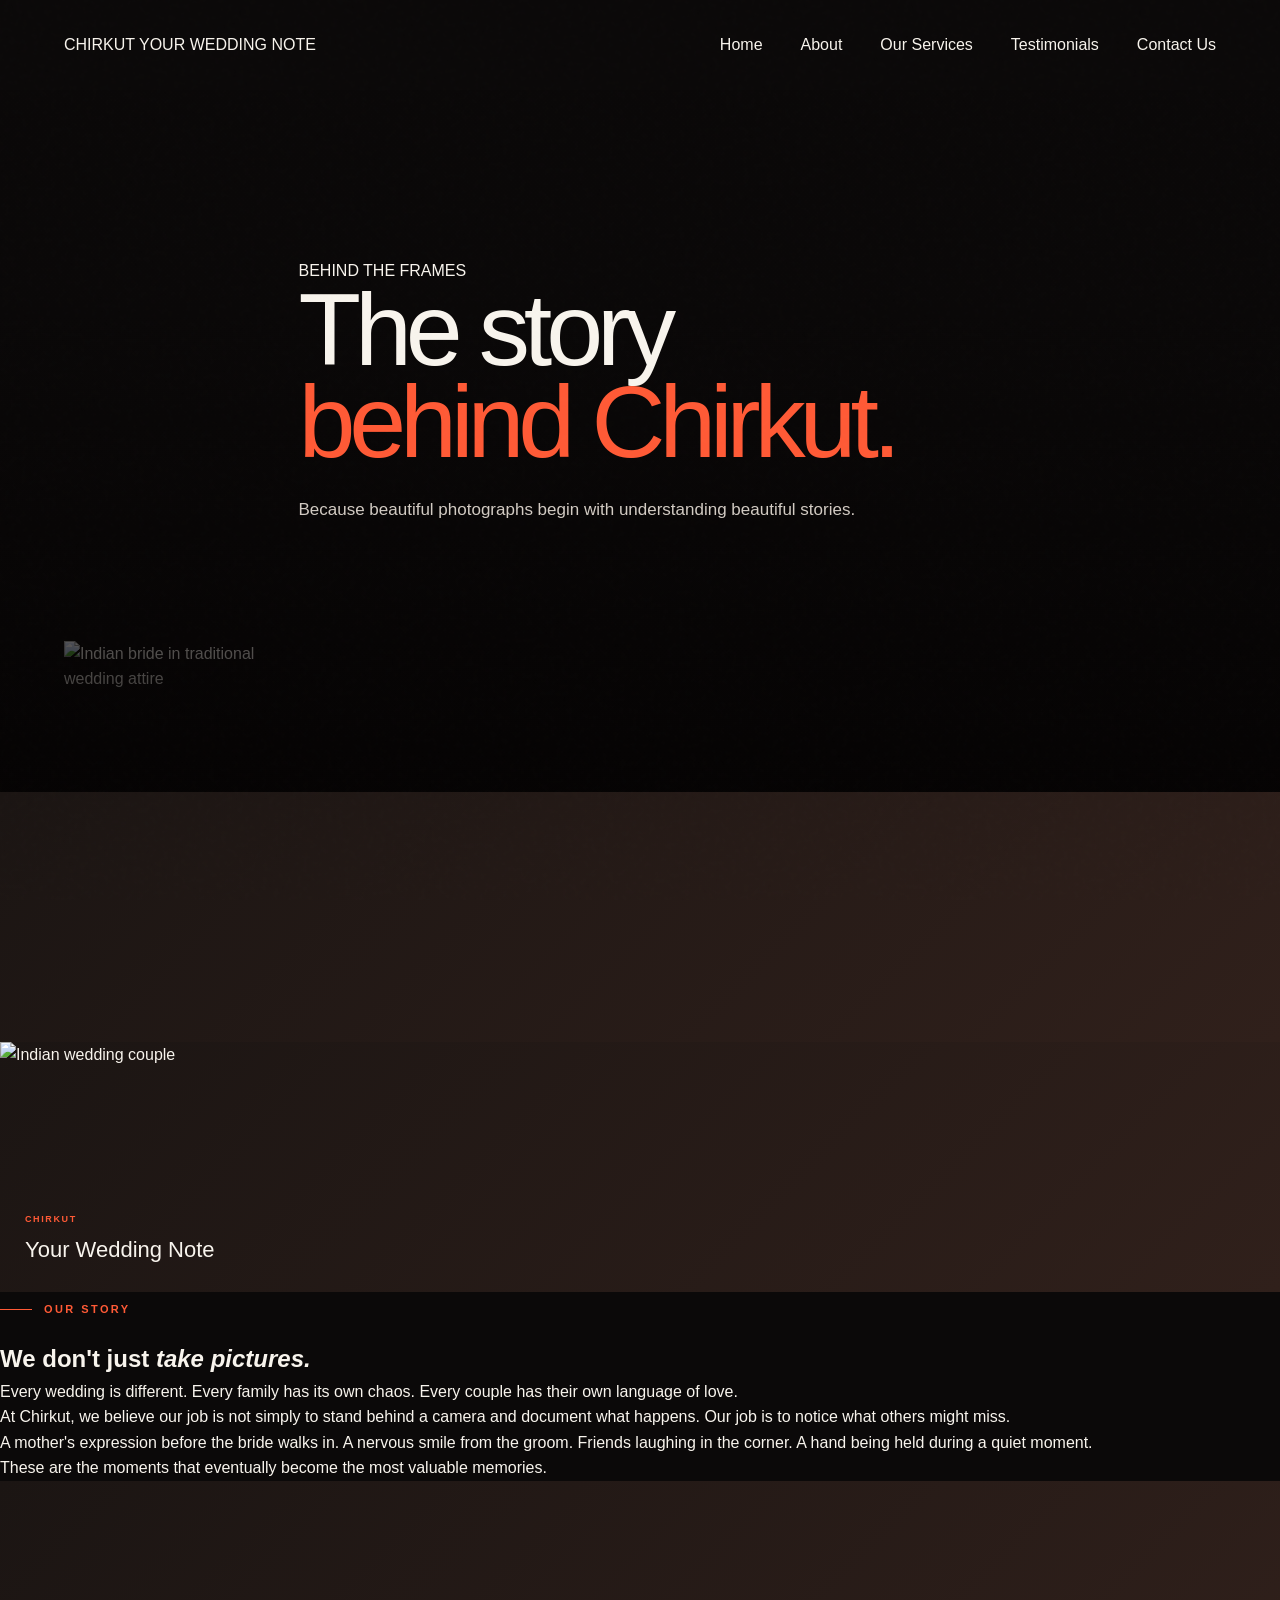
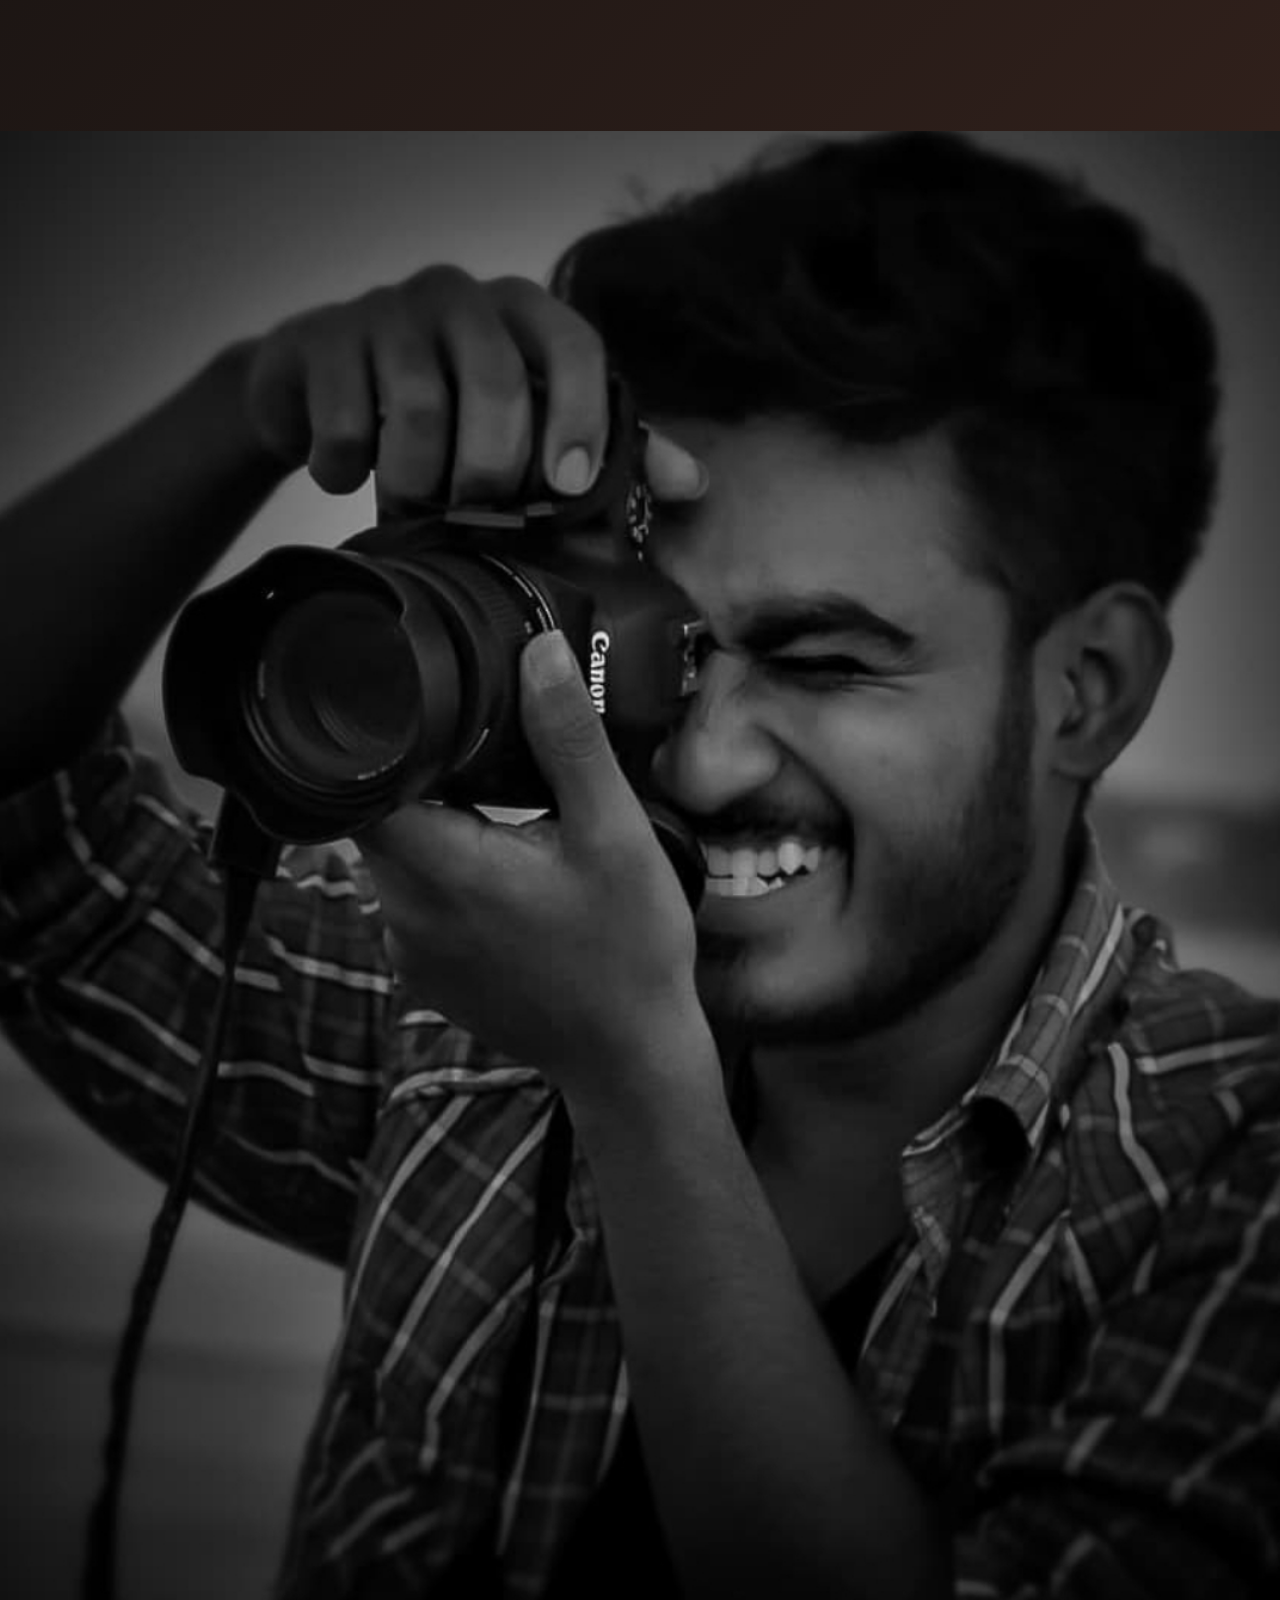
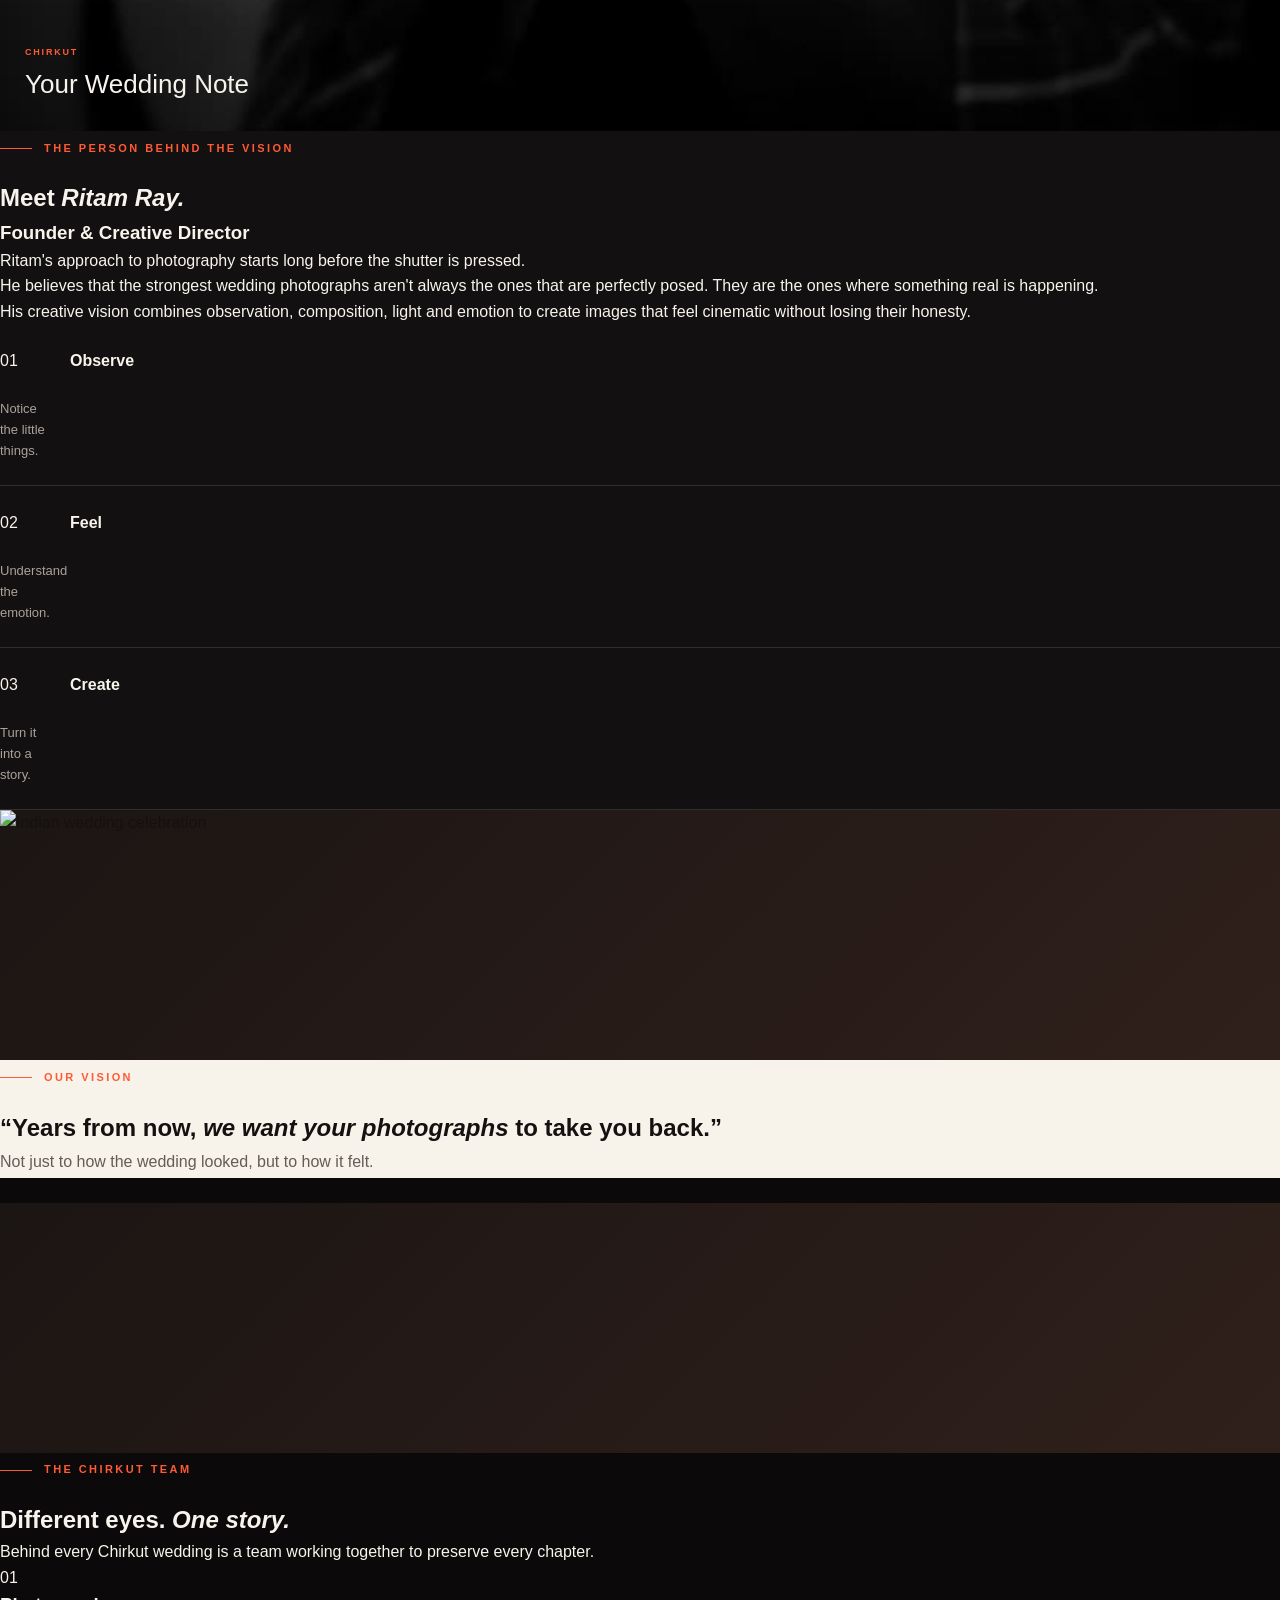
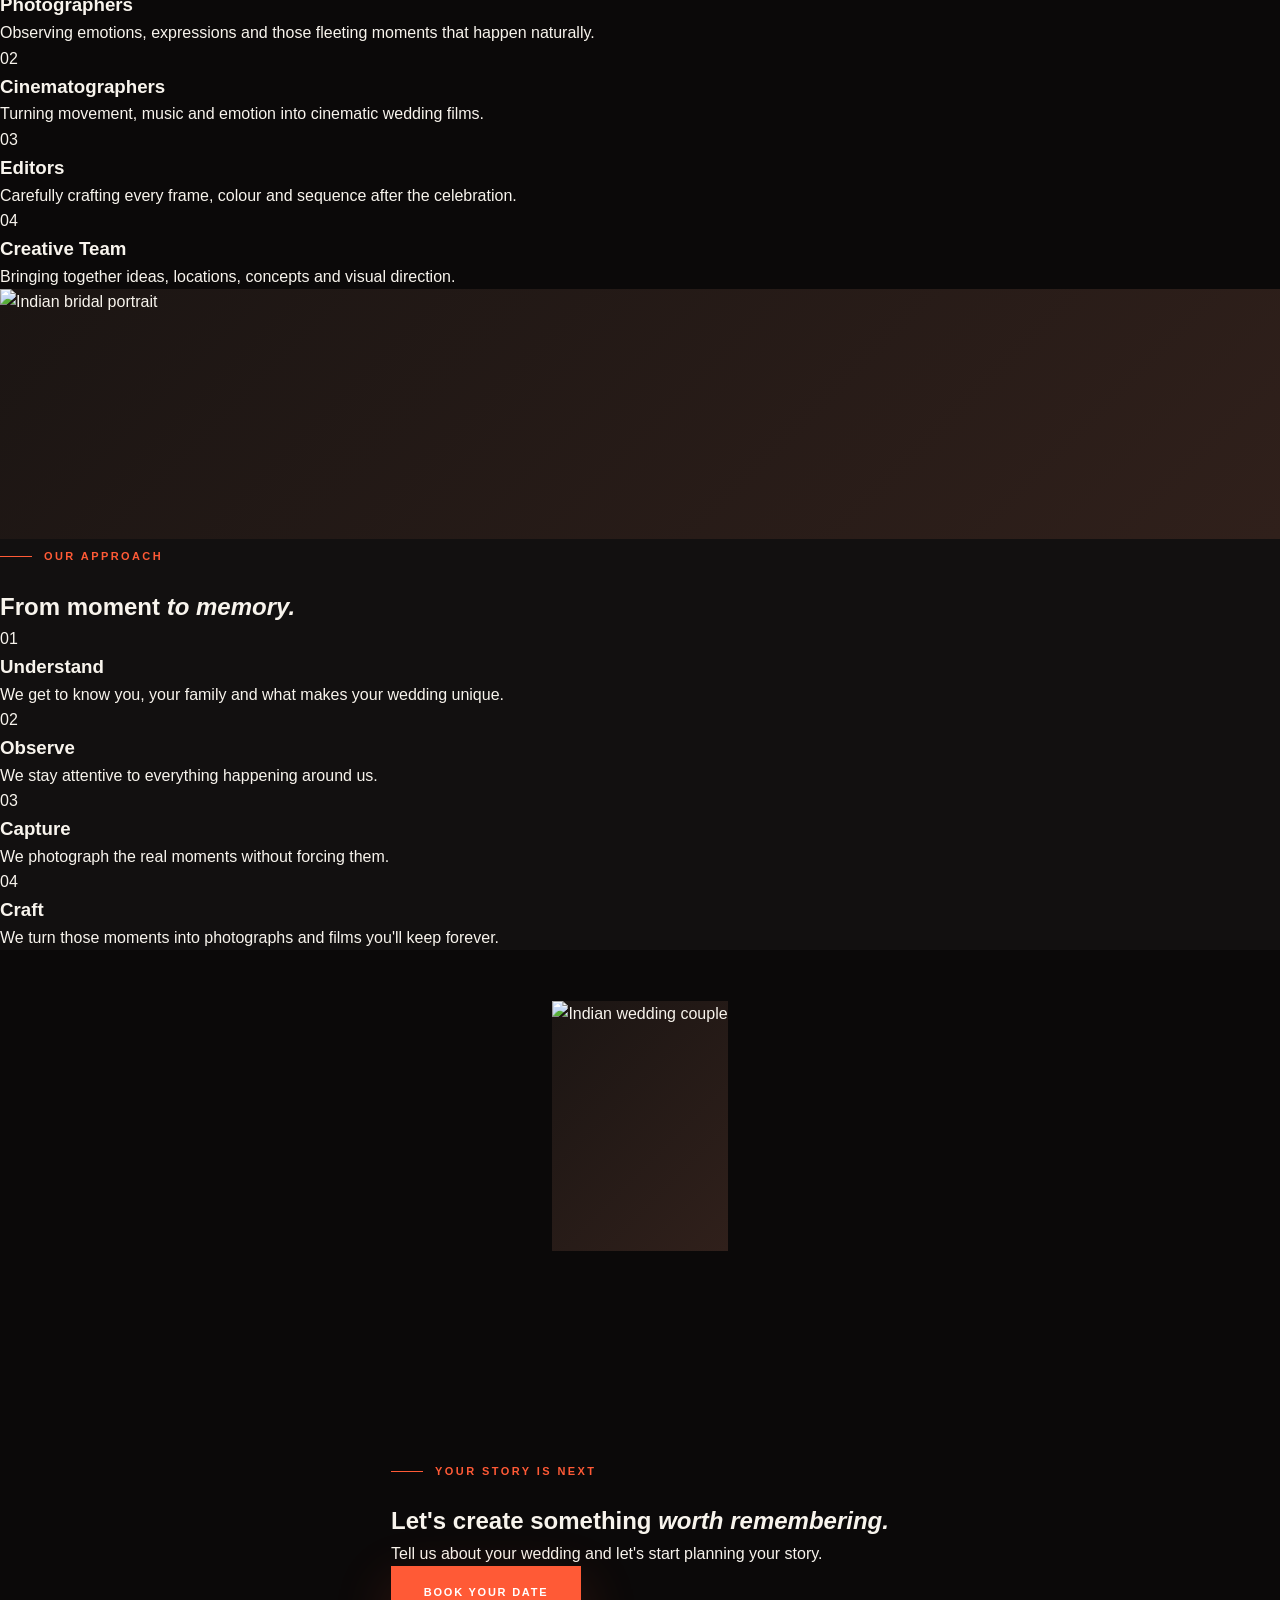
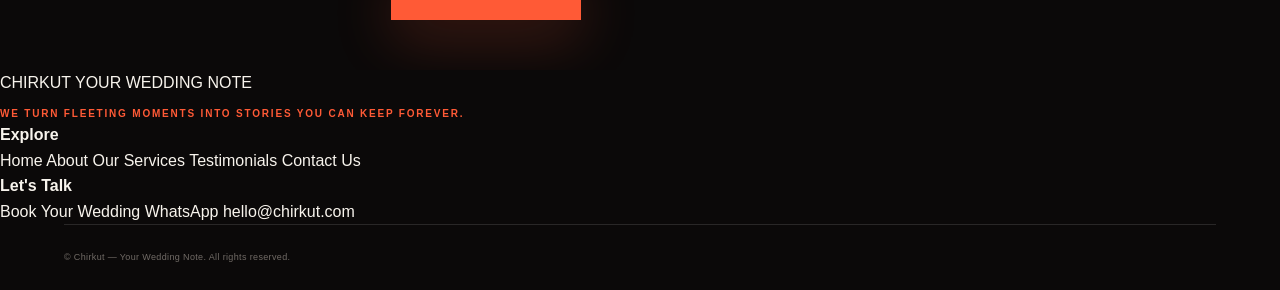
==== commit 83cf6852: "Update about.html" ====
--- a/about.html
+++ b/about.html
@@ -1,6 +1,5 @@
 <!DOCTYPE html>
 <html lang="en">
-
 <head>
     <meta charset="UTF-8">
     <meta name="viewport" content="width=device-width, initial-scale=1.0">
@@ -8,72 +7,654 @@
     <title>About — Chirkut | Your Wedding Note</title>
 
     <meta name="description"
-        content="Discover the vision, passion and creative journey behind Chirkut — Your Wedding Note, founded by Ritam Ray.">
+          content="Meet Chirkut and Ritam Ray — the creative mind behind our wedding photography and cinematic storytelling.">
 
     <link rel="stylesheet" href="style.css">
 </head>
 
 <body>
 
-    <!-- =========================================================
-         NAVIGATION
-    ========================================================== -->
-
-    <header class="site-header">
-
-        <nav class="navbar">
-
-            <a href="index.html" class="logo">
-                <span class="logo-main">CHIRKUT</span>
-                <span class="logo-sub">YOUR WEDDING NOTE</span>
+<!-- ================= NAVBAR ================= -->
+
+<header class="navbar" id="navbar">
+
+    <a href="index.html" class="brand">
+        <span class="brand-main">CHIRKUT</span>
+        <span class="brand-sub">YOUR WEDDING NOTE</span>
+    </a>
+
+    <nav class="nav-links">
+
+        <a href="index.html">Home</a>
+        <a href="about.html" class="active">About</a>
+        <a href="services.html">Our Services</a>
+        <a href="testimonials.html">Testimonials</a>
+        <a href="contact.html">Contact Us</a>
+
+    </nav>
+
+    <button class="menu-toggle" aria-label="Open Menu">
+        <span></span>
+        <span></span>
+        <span></span>
+    </button>
+
+</header>
+
+
+
+<!-- ================= PAGE HERO ================= -->
+
+<section class="page-hero">
+
+    <div class="page-hero-bg">
+
+        <img
+            src="https://images.unsplash.com/photo-1742891602463-5907d6b56235?auto=format&fit=crop&w=2400&q=90"
+            alt="Indian bride in traditional wedding attire">
+
+    </div>
+
+    <div class="page-hero-overlay"></div>
+
+
+    <div class="page-hero-content">
+
+        <span class="eyebrow">
+            BEHIND THE FRAMES
+        </span>
+
+        <h1>
+            The story
+            <span>behind Chirkut.</span>
+        </h1>
+
+        <p>
+            Because beautiful photographs begin with
+            understanding beautiful stories.
+        </p>
+
+    </div>
+
+</section>
+
+
+
+<!-- ================= OUR STORY ================= -->
+
+<section class="about-story section-bg">
+
+    <div class="section-background">
+
+        <img
+            src="https://images.unsplash.com/photo-1771929836785-065bb7635053?auto=format&fit=crop&w=2200&q=80"
+            alt=""
+            loading="lazy">
+
+    </div>
+
+    <div class="section-background-overlay"></div>
+
+
+    <div class="container about-story-grid">
+
+
+        <div class="about-story-image reveal">
+
+            <img
+                src="https://images.unsplash.com/photo-1770387688570-13cffc3237e3?auto=format&fit=crop&w=1400&q=85"
+                alt="Indian wedding couple"
+                loading="lazy">
+
+            <div class="image-caption">
+
+                <span>CHIRKUT</span>
+
+                <strong>
+                    Your Wedding Note
+                </strong>
+
+            </div>
+
+        </div>
+
+
+        <div class="about-story-content reveal">
+
+            <span class="section-label">
+                OUR STORY
+            </span>
+
+            <h2>
+                We don't just
+                <em>take pictures.</em>
+            </h2>
+
+            <p>
+                Every wedding is different.
+                Every family has its own chaos.
+                Every couple has their own language of love.
+            </p>
+
+            <p>
+                At Chirkut, we believe our job is not simply
+                to stand behind a camera and document what happens.
+                Our job is to notice what others might miss.
+            </p>
+
+            <p>
+                A mother's expression before the bride walks in.
+                A nervous smile from the groom.
+                Friends laughing in the corner.
+                A hand being held during a quiet moment.
+            </p>
+
+            <p>
+                These are the moments that eventually become
+                the most valuable memories.
+            </p>
+
+        </div>
+
+    </div>
+
+</section>
+
+
+
+<!-- ================= FOUNDER ================= -->
+
+<section class="founder-section section-bg">
+
+    <div class="section-background">
+
+        <img
+            src="https://images.unsplash.com/photo-1771929836785-065bb7635053?auto=format&fit=crop&w=2200&q=75"
+            alt=""
+            loading="lazy">
+
+    </div>
+
+    <div class="section-background-overlay"></div>
+
+
+    <div class="container founder-grid">
+
+
+        <!-- Founder Image -->
+
+        <div class="founder-image reveal">
+
+            <!-- Replace this URL with Ritam's image URL later -->
+
+            <img
+               src="assets/images/ritam-ray.jpeg"
+                alt="Ritam Ray — Founder of Chirkut">
+
+            <div class="founder-image-overlay"></div>
+
+            <div class="founder-image-caption">
+
+                <span>CHIRKUT</span>
+
+                <strong>
+                    Your Wedding Note
+                </strong>
+
+            </div>
+
+        </div>
+
+
+
+        <!-- Founder Content -->
+
+        <div class="founder-content reveal">
+
+            <span class="section-label">
+                THE PERSON BEHIND THE VISION
+            </span>
+
+            <h2>
+                Meet
+                <em>Ritam Ray.</em>
+            </h2>
+
+            <h3>
+                Founder & Creative Director
+            </h3>
+
+            <p>
+                Ritam's approach to photography starts long before
+                the shutter is pressed.
+            </p>
+
+            <p>
+                He believes that the strongest wedding photographs
+                aren't always the ones that are perfectly posed.
+                They are the ones where something real is happening.
+            </p>
+
+            <p>
+                His creative vision combines observation,
+                composition, light and emotion to create images
+                that feel cinematic without losing their honesty.
+            </p>
+
+
+            <div class="creative-philosophy">
+
+                <div class="philosophy-item">
+
+                    <span>01</span>
+
+                    <strong>
+                        Observe
+                    </strong>
+
+                    <p>
+                        Notice the little things.
+                    </p>
+
+                </div>
+
+
+                <div class="philosophy-item">
+
+                    <span>02</span>
+
+                    <strong>
+                        Feel
+                    </strong>
+
+                    <p>
+                        Understand the emotion.
+                    </p>
+
+                </div>
+
+
+                <div class="philosophy-item">
+
+                    <span>03</span>
+
+                    <strong>
+                        Create
+                    </strong>
+
+                    <p>
+                        Turn it into a story.
+                    </p>
+
+                </div>
+
+            </div>
+
+        </div>
+
+    </div>
+
+</section>
+
+
+
+<!-- ================= VISION ================= -->
+
+<section class="vision-section section-bg">
+
+    <div class="vision-background">
+
+        <img
+            src="https://images.unsplash.com/photo-1770387688570-13cffc3237e3?auto=format&fit=crop&w=2400&q=85"
+            alt="Indian wedding celebration"
+            loading="lazy">
+
+    </div>
+
+    <div class="vision-overlay"></div>
+
+
+    <div class="container vision-content reveal">
+
+        <span class="section-label">
+            OUR VISION
+        </span>
+
+        <h2>
+            “Years from now,
+            <em>we want your photographs</em>
+            to take you back.”
+        </h2>
+
+        <p>
+            Not just to how the wedding looked,
+            but to how it felt.
+        </p>
+
+    </div>
+
+</section>
+
+
+
+<!-- ================= TEAM ================= -->
+
+<section class="team-section section-bg">
+
+    <div class="section-background">
+
+        <img
+            src="https://images.unsplash.com/photo-1771929836785-065bb7635053?auto=format&fit=crop&w=2200&q=75"
+            alt=""
+            loading="lazy">
+
+    </div>
+
+    <div class="section-background-overlay"></div>
+
+
+    <div class="container">
+
+        <div class="section-heading reveal">
+
+            <span class="section-label">
+                THE CHIRKUT TEAM
+            </span>
+
+            <h2>
+                Different eyes.
+                <em>One story.</em>
+            </h2>
+
+            <p>
+                Behind every Chirkut wedding is a team
+                working together to preserve every chapter.
+            </p>
+
+        </div>
+
+
+        <div class="team-grid">
+
+
+            <div class="team-card reveal">
+
+                <div class="team-card-number">
+                    01
+                </div>
+
+                <h3>
+                    Photographers
+                </h3>
+
+                <p>
+                    Observing emotions, expressions and
+                    those fleeting moments that happen naturally.
+                </p>
+
+            </div>
+
+
+            <div class="team-card reveal">
+
+                <div class="team-card-number">
+                    02
+                </div>
+
+                <h3>
+                    Cinematographers
+                </h3>
+
+                <p>
+                    Turning movement, music and emotion
+                    into cinematic wedding films.
+                </p>
+
+            </div>
+
+
+            <div class="team-card reveal">
+
+                <div class="team-card-number">
+                    03
+                </div>
+
+                <h3>
+                    Editors
+                </h3>
+
+                <p>
+                    Carefully crafting every frame,
+                    colour and sequence after the celebration.
+                </p>
+
+            </div>
+
+
+            <div class="team-card reveal">
+
+                <div class="team-card-number">
+                    04
+                </div>
+
+                <h3>
+                    Creative Team
+                </h3>
+
+                <p>
+                    Bringing together ideas, locations,
+                    concepts and visual direction.
+                </p>
+
+            </div>
+
+        </div>
+
+    </div>
+
+</section>
+
+
+
+<!-- ================= APPROACH ================= -->
+
+<section class="approach-section section-bg">
+
+    <div class="approach-background">
+
+        <img
+            src="https://images.unsplash.com/photo-1742891602463-5907d6b56235?auto=format&fit=crop&w=2400&q=85"
+            alt="Indian bridal portrait"
+            loading="lazy">
+
+    </div>
+
+    <div class="approach-overlay"></div>
+
+
+    <div class="container">
+
+        <div class="section-heading reveal">
+
+            <span class="section-label">
+                OUR APPROACH
+            </span>
+
+            <h2>
+                From moment
+                <em>to memory.</em>
+            </h2>
+
+        </div>
+
+
+        <div class="approach-timeline">
+
+
+            <div class="approach-item reveal">
+
+                <span>01</span>
+
+                <div>
+
+                    <h3>
+                        Understand
+                    </h3>
+
+                    <p>
+                        We get to know you, your family
+                        and what makes your wedding unique.
+                    </p>
+
+                </div>
+
+            </div>
+
+
+            <div class="approach-item reveal">
+
+                <span>02</span>
+
+                <div>
+
+                    <h3>
+                        Observe
+                    </h3>
+
+                    <p>
+                        We stay attentive to everything
+                        happening around us.
+                    </p>
+
+                </div>
+
+            </div>
+
+
+            <div class="approach-item reveal">
+
+                <span>03</span>
+
+                <div>
+
+                    <h3>
+                        Capture
+                    </h3>
+
+                    <p>
+                        We photograph the real moments
+                        without forcing them.
+                    </p>
+
+                </div>
+
+            </div>
+
+
+            <div class="approach-item reveal">
+
+                <span>04</span>
+
+                <div>
+
+                    <h3>
+                        Craft
+                    </h3>
+
+                    <p>
+                        We turn those moments into
+                        photographs and films you'll keep forever.
+                    </p>
+
+                </div>
+
+            </div>
+
+        </div>
+
+    </div>
+
+</section>
+
+
+
+<!-- ================= CTA ================= -->
+
+<section class="about-cta section-bg">
+
+    <div class="cta-background">
+
+        <img
+            src="https://images.unsplash.com/photo-1770387688570-13cffc3237e3?auto=format&fit=crop&w=2400&q=90"
+            alt="Indian wedding couple"
+            loading="lazy">
+
+    </div>
+
+    <div class="cta-overlay"></div>
+
+
+    <div class="container cta-content reveal">
+
+        <span class="section-label">
+            YOUR STORY IS NEXT
+        </span>
+
+        <h2>
+            Let's create something
+            <em>worth remembering.</em>
+        </h2>
+
+        <p>
+            Tell us about your wedding
+            and let's start planning your story.
+        </p>
+
+        <a href="contact.html"
+           class="btn btn-primary">
+            Book Your Date
+        </a>
+
+    </div>
+
+</section>
+
+
+
+<!-- ================= FOOTER ================= -->
+
+<footer class="footer">
+
+    <div class="container footer-grid">
+
+
+        <div class="footer-brand">
+
+            <a href="index.html" class="brand">
+
+                <span class="brand-main">
+                    CHIRKUT
+                </span>
+
+                <span class="brand-sub">
+                    YOUR WEDDING NOTE
+                </span>
+
             </a>
 
-            <ul class="nav-links">
-
-                <li>
-                    <a href="index.html" class="nav-link">
-                        Home
-                    </a>
-                </li>
-
-                <li>
-                    <a href="about.html" class="nav-link active">
-                        About
-                    </a>
-                </li>
-
-                <li>
-                    <a href="services.html" class="nav-link">
-                        Our Services
-                    </a>
-                </li>
-
-                <li>
-                    <a href="testimonials.html" class="nav-link">
-                        Testimonials
-                    </a>
-                </li>
-
-                <li>
-                    <a href="contact.html" class="nav-link nav-cta">
-                        Contact Us
-                    </a>
-                </li>
-
-            </ul>
-
-            <button class="menu-toggle" aria-label="Open Menu">
-                <span></span>
-                <span></span>
-                <span></span>
-            </button>
-
-        </nav>
-
-
-        <!-- Mobile Menu -->
-
-        <div class="mobile-menu">
+            <p>
+                We turn fleeting moments into
+                stories you can keep forever.
+            </p>
+
+        </div>
+
+
+        <div class="footer-links">
+
+            <h4>
+                Explore
+            </h4>
 
             <a href="index.html">Home</a>
             <a href="about.html">About</a>
@@ -83,778 +664,45 @@
 
         </div>
 
-    </header>
-
-
-    <main>
-
-
-        <!-- =========================================================
-             ABOUT HERO
-        ========================================================== -->
-
-        <section class="page-hero about-page-hero">
-
-            <div class="page-hero-media">
-
-                <img
-                    src="assets/images/about-hero.jpg"
-                    alt="Chirkut wedding photography">
-
-            </div>
-
-            <div class="page-hero-overlay"></div>
-
-
-            <div class="page-hero-content reveal">
-
-                <p class="section-label">
-                    THE STORY BEHIND THE LENS
-                </p>
-
-                <h1>
-                    We Don't Just
-                    <span>Capture Moments.</span>
-                </h1>
-
-                <p>
-                    We preserve the feeling behind them.
-                </p>
-
-            </div>
-
-        </section>
-
-
-        <!-- =========================================================
-             BRAND STORY
-        ========================================================== -->
-
-        <section class="about-introduction section">
-
-            <div class="about-intro-container">
-
-
-                <div class="about-intro-content reveal">
-
-                    <p class="section-label">
-                        ABOUT CHIRKUT
-                    </p>
-
-                    <h2 class="section-title">
-                        Every Frame Has
-                        <span>A Story To Tell.</span>
-                    </h2>
-
-                    <p class="section-description">
-
-                        Chirkut — Your Wedding Note was created
-                        with one simple belief: the most beautiful
-                        memories are often found in the smallest
-                        moments.
-
-                    </p>
-
-                    <p class="section-description">
-
-                        A nervous smile before the ceremony.
-                        A parent's silent tear.
-                        Friends laughing between rituals.
-                        Two people looking at each other when
-                        nobody else is watching.
-
-                    </p>
-
-                    <p class="section-description">
-
-                        These are the moments we look for.
-
-                        Because years from now, photographs
-                        shouldn't just show you what happened.
-                        They should remind you how it felt.
-
-                    </p>
-
-                </div>
-
-
-                <div class="about-intro-highlight reveal">
-
-                    <span class="highlight-line"></span>
-
-                    <p>
-                        “We don't photograph weddings.
-                        We photograph the memories
-                        you'll return to.”
-                    </p>
-
-                    <span class="highlight-author">
-                        — CHIRKUT
-                    </span>
-
-                </div>
-
-            </div>
-
-        </section>
-
-
-        <!-- =========================================================
-             OWNER / FOUNDER
-        ========================================================== -->
-
-        <section class="founder-section section">
-
-            <div class="founder-container">
-
-
-                <!-- Owner Image -->
-
-                <div class="founder-image reveal">
-
-                    <img
-                        src="assets/images/ritam-ray.jpeg"
-                        alt="Ritam Ray — Founder of Chirkut">
-
-                    <div class="founder-image-caption">
-
-                        <span>
-                            BEHIND THE LENS
-                        </span>
-
-                        <strong>
-                            RITAM RAY
-                        </strong>
-
-                    </div>
-
-                </div>
-
-
-                <!-- Owner Content -->
-
-                <div class="founder-content reveal">
-
-                    <p class="section-label">
-                        THE CREATIVE MIND
-                    </p>
-
-                    <h2 class="section-title">
-                        Meet
-                        <span>Ritam Ray.</span>
-                    </h2>
-
-                    <p class="founder-role">
-                        Founder & Creative Director
-                    </p>
-
-
-                    <p class="section-description">
-
-                        For Ritam Ray, photography is more than
-                        simply pressing a shutter.
-
-                        It is about observing people, understanding
-                        emotions and finding beauty in moments that
-                        most people might overlook.
-
-                    </p>
-
-                    <p class="section-description">
-
-                        With a camera in his hands, Ritam approaches
-                        every wedding as a story waiting to unfold.
-                        His focus is not only on how a photograph
-                        looks, but on what it makes you feel.
-
-                    </p>
-
-
-                    <!-- Creative Philosophy -->
-
-                    <div class="founder-philosophy">
-
-                        <div class="philosophy-item">
-
-                            <span class="philosophy-number">
-                                01
-                            </span>
-
-                            <div>
-
-                                <h3>
-                                    Observe
-                                </h3>
-
-                                <p>
-                                    Notice the moments before
-                                    they disappear.
-                                </p>
-
-                            </div>
-
-                        </div>
-
-
-                        <div class="philosophy-item">
-
-                            <span class="philosophy-number">
-                                02
-                            </span>
-
-                            <div>
-
-                                <h3>
-                                    Feel
-                                </h3>
-
-                                <p>
-                                    Understand the emotion
-                                    behind every frame.
-                                </p>
-
-                            </div>
-
-                        </div>
-
-
-                        <div class="philosophy-item">
-
-                            <span class="philosophy-number">
-                                03
-                            </span>
-
-                            <div>
-
-                                <h3>
-                                    Create
-                                </h3>
-
-                                <p>
-                                    Turn fleeting moments
-                                    into timeless stories.
-                                </p>
-
-                            </div>
-
-                        </div>
-
-                    </div>
-
-                </div>
-
-            </div>
-
-        </section>
-
-
-        <!-- =========================================================
-             OWNER'S VISION
-        ========================================================== -->
-
-        <section class="vision-section section">
-
-            <div class="vision-container">
-
-
-                <div class="vision-heading reveal">
-
-                    <p class="section-label">
-                        THE VISION
-                    </p>
-
-                    <h2>
-                        “The goal isn't to create
-                        <span>perfect pictures.</span>
-                        It's to create pictures
-                        that feel real.”
-                    </h2>
-
-                </div>
-
-
-                <div class="vision-content reveal">
-
-                    <p>
-
-                        Weddings are beautifully unpredictable.
-                        Plans change, emotions overflow and
-                        unexpected moments become the ones
-                        people remember forever.
-
-                    </p>
-
-                    <p>
-
-                        That's where our approach comes in.
-
-                        We believe in giving couples the freedom
-                        to experience their wedding instead of
-                        constantly posing for it.
-
-                    </p>
-
-                    <p>
-
-                        Our cameras stay close, but never get
-                        in the way of the moment.
-
-                    </p>
-
-                </div>
-
-            </div>
-
-        </section>
-
-
-        <!-- =========================================================
-             OUR TEAM
-        ========================================================== -->
-
-        <section class="team-section section">
-
-            <div class="section-header reveal">
-
-                <p class="section-label">
-                    THE PEOPLE BEHIND THE STORIES
-                </p>
-
-                <h2 class="section-title">
-                    One Vision.
-                    <span>One Team.</span>
-                </h2>
-
-                <p class="section-description">
-
-                    Behind every beautiful wedding film is a team
-                    working quietly, creatively and relentlessly
-                    to make sure no important moment goes unnoticed.
-
-                </p>
-
-            </div>
-
-
-            <div class="team-content">
-
-
-                <!-- Team Story -->
-
-                <div class="team-story reveal">
-
-                    <h3>
-                        More Than A Camera Crew.
-                    </h3>
-
-                    <p>
-
-                        Chirkut is a team of photographers,
-                        cinematographers, editors and creative
-                        minds who work together to tell your story
-                        from every possible perspective.
-
-                    </p>
-
-                    <p>
-
-                        While one person captures the bride's
-                        emotions, another might be documenting
-                        the reactions of the family.
-
-                        While our cinematographers build the
-                        visual story, our editors carefully shape
-                        those moments into a film that feels
-                        uniquely yours.
-
-                    </p>
-
-                    <p>
-
-                        Every member of the team plays a part
-                        in making sure your wedding memories
-                        are captured completely.
-
-                    </p>
-
-                </div>
-
-
-                <!-- Team Roles -->
-
-                <div class="team-roles reveal">
-
-
-                    <div class="team-role">
-
-                        <span>
-                            01
-                        </span>
-
-                        <div>
-
-                            <h3>
-                                Photographers
-                            </h3>
-
-                            <p>
-                                Candid, traditional and artistic
-                                wedding photography.
-                            </p>
-
-                        </div>
-
-                    </div>
-
-
-                    <div class="team-role">
-
-                        <span>
-                            02
-                        </span>
-
-                        <div>
-
-                            <h3>
-                                Cinematographers
-                            </h3>
-
-                            <p>
-                                Visual storytellers creating
-                                cinematic wedding films.
-                            </p>
-
-                        </div>
-
-                    </div>
-
-
-                    <div class="team-role">
-
-                        <span>
-                            03
-                        </span>
-
-                        <div>
-
-                            <h3>
-                                Editors
-                            </h3>
-
-                            <p>
-                                Turning thousands of frames into
-                                meaningful visual stories.
-                            </p>
-
-                        </div>
-
-                    </div>
-
-
-                    <div class="team-role">
-
-                        <span>
-                            04
-                        </span>
-
-                        <div>
-
-                            <h3>
-                                Creative Team
-                            </h3>
-
-                            <p>
-                                Planning, styling and creating
-                                the visual experience behind every
-                                project.
-                            </p>
-
-                        </div>
-
-                    </div>
-
-                </div>
-
-            </div>
-
-        </section>
-
-
-        <!-- =========================================================
-             OUR APPROACH
-        ========================================================== -->
-
-        <section class="approach-section section">
-
-            <div class="section-header reveal">
-
-                <p class="section-label">
-                    OUR APPROACH
-                </p>
-
-                <h2 class="section-title">
-                    From The First Conversation
-                    <span>To The Final Frame.</span>
-                </h2>
-
-            </div>
-
-
-            <div class="approach-grid">
-
-
-                <div class="approach-card reveal">
-
-                    <span>
-                        01
-                    </span>
-
-                    <h3>
-                        Understand
-                    </h3>
-
-                    <p>
-                        We get to know your story, your people
-                        and what matters most to you.
-                    </p>
-
-                </div>
-
-
-                <div class="approach-card reveal">
-
-                    <span>
-                        02
-                    </span>
-
-                    <h3>
-                        Observe
-                    </h3>
-
-                    <p>
-                        We look beyond the obvious and wait
-                        for the moments that happen naturally.
-                    </p>
-
-                </div>
-
-
-                <div class="approach-card reveal">
-
-                    <span>
-                        03
-                    </span>
-
-                    <h3>
-                        Capture
-                    </h3>
-
-                    <p>
-                        Our photographers and filmmakers
-                        preserve every emotion with intention.
-                    </p>
-
-                </div>
-
-
-                <div class="approach-card reveal">
-
-                    <span>
-                        04
-                    </span>
-
-                    <h3>
-                        Craft
-                    </h3>
-
-                    <p>
-                        Every image and film is carefully
-                        edited to create a timeless final story.
-                    </p>
-
-                </div>
-
-            </div>
-
-        </section>
-
-
-        <!-- =========================================================
-             ABOUT CTA
-        ========================================================== -->
-
-        <section class="about-cta">
-
-            <div class="about-cta-media">
-
-                <img
-                    src="assets/images/about-cta.jpg"
-                    alt="Wedding couple">
-
-            </div>
-
-            <div class="about-cta-overlay"></div>
-
-
-            <div class="about-cta-content reveal">
-
-                <p class="section-label">
-                    YOUR STORY IS NEXT
-                </p>
-
-                <h2>
-                    Let's Turn Your
-                    <span>Moments Into Memories.</span>
-                </h2>
-
-                <a href="contact.html"
-                    class="btn btn-light">
-
-                    Start Your Story
-
-                </a>
-
-            </div>
-
-        </section>
-
-    </main>
-
-
-    <!-- =========================================================
-         FOOTER
-    ========================================================== -->
-
-    <footer class="site-footer">
-
-        <div class="footer-container">
-
-
-            <div class="footer-brand">
-
-                <a href="index.html" class="footer-logo">
-                    CHIRKUT
-                </a>
-
-                <p>
-                    Your Wedding Note.
-                </p>
-
-                <p class="footer-description">
-                    We turn fleeting moments into timeless
-                    photographs and films.
-                </p>
-
-            </div>
-
-
-            <div class="footer-column">
-
-                <h3>
-                    Explore
-                </h3>
-
-                <a href="index.html">
-                    Home
-                </a>
-
-                <a href="about.html">
-                    About
-                </a>
-
-                <a href="services.html">
-                    Our Services
-                </a>
-
-                <a href="testimonials.html">
-                    Testimonials
-                </a>
-
-                <a href="contact.html">
-                    Contact Us
-                </a>
-
-            </div>
-
-
-            <div class="footer-column">
-
-                <h3>
-                    Services
-                </h3>
-
-                <a href="services.html">
-                    Wedding Photography
-                </a>
-
-                <a href="services.html">
-                    Cinematic Films
-                </a>
-
-                <a href="services.html">
-                    Pre-Wedding
-                </a>
-
-                <a href="services.html">
-                    Events
-                </a>
-
-            </div>
-
-
-            <div class="footer-column">
-
-                <h3>
-                    Get In Touch
-                </h3>
-
-                <a href="tel:+919999999999">
-                    +91 99999 99999
-                </a>
-
-                <a href="mailto:hello@chirkut.com">
-                    hello@chirkut.com
-                </a>
-
-                <span>
-                    Kolkata, West Bengal
-                </span>
-
-            </div>
-
-        </div>
-
-
-        <div class="footer-bottom">
-
-            <p>
-                © 2026 Chirkut — Your Wedding Note.
-                All Rights Reserved.
-            </p>
-
-            <div class="social-links">
-
-                <a href="#">
-                    Instagram
-                </a>
-
-                <a href="#">
-                    Facebook
-                </a>
-
-                <a href="#">
-                    YouTube
-                </a>
-
-            </div>
-
-        </div>
-
-    </footer>
-
-
-    <script src="script.js"></script>
+
+        <div class="footer-contact">
+
+            <h4>
+                Let's Talk
+            </h4>
+
+            <a href="contact.html">
+                Book Your Wedding
+            </a>
+
+            <a href="https://wa.me/919876543210"
+               target="_blank">
+                WhatsApp
+            </a>
+
+            <a href="mailto:hello@chirkut.com">
+                hello@chirkut.com
+            </a>
+
+        </div>
+
+    </div>
+
+
+    <div class="footer-bottom">
+
+        <p>
+            © <span class="current-year"></span>
+            Chirkut — Your Wedding Note.
+            All rights reserved.
+        </p>
+
+    </div>
+
+</footer>
+
+
+<script src="script.js"></script>
 
 </body>
-
-</html>+</html>
--- a/style.css
+++ b/style.css
@@ -4813,55 +4813,29 @@
    HOME HERO FULL BACKGROUND
 ========================= */
 
-.hero {
-    position: relative;
-    min-height: 100vh;
-    height: 100vh;
-    overflow: hidden;
-    background: #080606;
-}
-
 .hero-bg {
     position: absolute;
     inset: 0;
+    width: 100%;
+    height: 100%;
+    overflow: hidden;
     z-index: 0;
+}
+
+.hero-bg picture {
+    display: block;
+    width: 100%;
+    height: 100%;
 }
 
 .hero-bg img {
     width: 100%;
     height: 100%;
+    display: block;
     object-fit: cover;
     object-position: center;
-    display: block;
     transform: scale(1.04);
     animation: heroZoom 12s ease-out forwards;
-}
-
-/* Dark cinematic overlay — text readable থাকবে */
-.hero-overlay {
-    position: absolute;
-    inset: 0;
-    z-index: 1;
-
-    background:
-        linear-gradient(
-            90deg,
-            rgba(5, 3, 3, 0.88) 0%,
-            rgba(5, 3, 3, 0.58) 38%,
-            rgba(5, 3, 3, 0.20) 70%,
-            rgba(5, 3, 3, 0.42) 100%
-        ),
-        linear-gradient(
-            0deg,
-            rgba(5, 3, 3, 0.60),
-            transparent 55%
-        );
-}
-
-.hero-content,
-.scroll-indicator {
-    position: relative;
-    z-index: 2;
 }
 
 @keyframes heroZoom {
@@ -4874,29 +4848,11 @@
     }
 }
 
-/* Mobile */
+/* MOBILE */
 @media (max-width: 768px) {
 
-    .hero {
-        min-height: 100svh;
-        height: 100svh;
-    }
-
     .hero-bg img {
-        object-position: 65% center;
-    }
-
-    .hero-overlay {
-        background:
-            linear-gradient(
-                90deg,
-                rgba(5, 3, 3, 0.82),
-                rgba(5, 3, 3, 0.42)
-            ),
-            linear-gradient(
-                0deg,
-                rgba(5, 3, 3, 0.72),
-                transparent 60%
-            );
-    }
-}+        object-position: center center;
+    }
+
+}
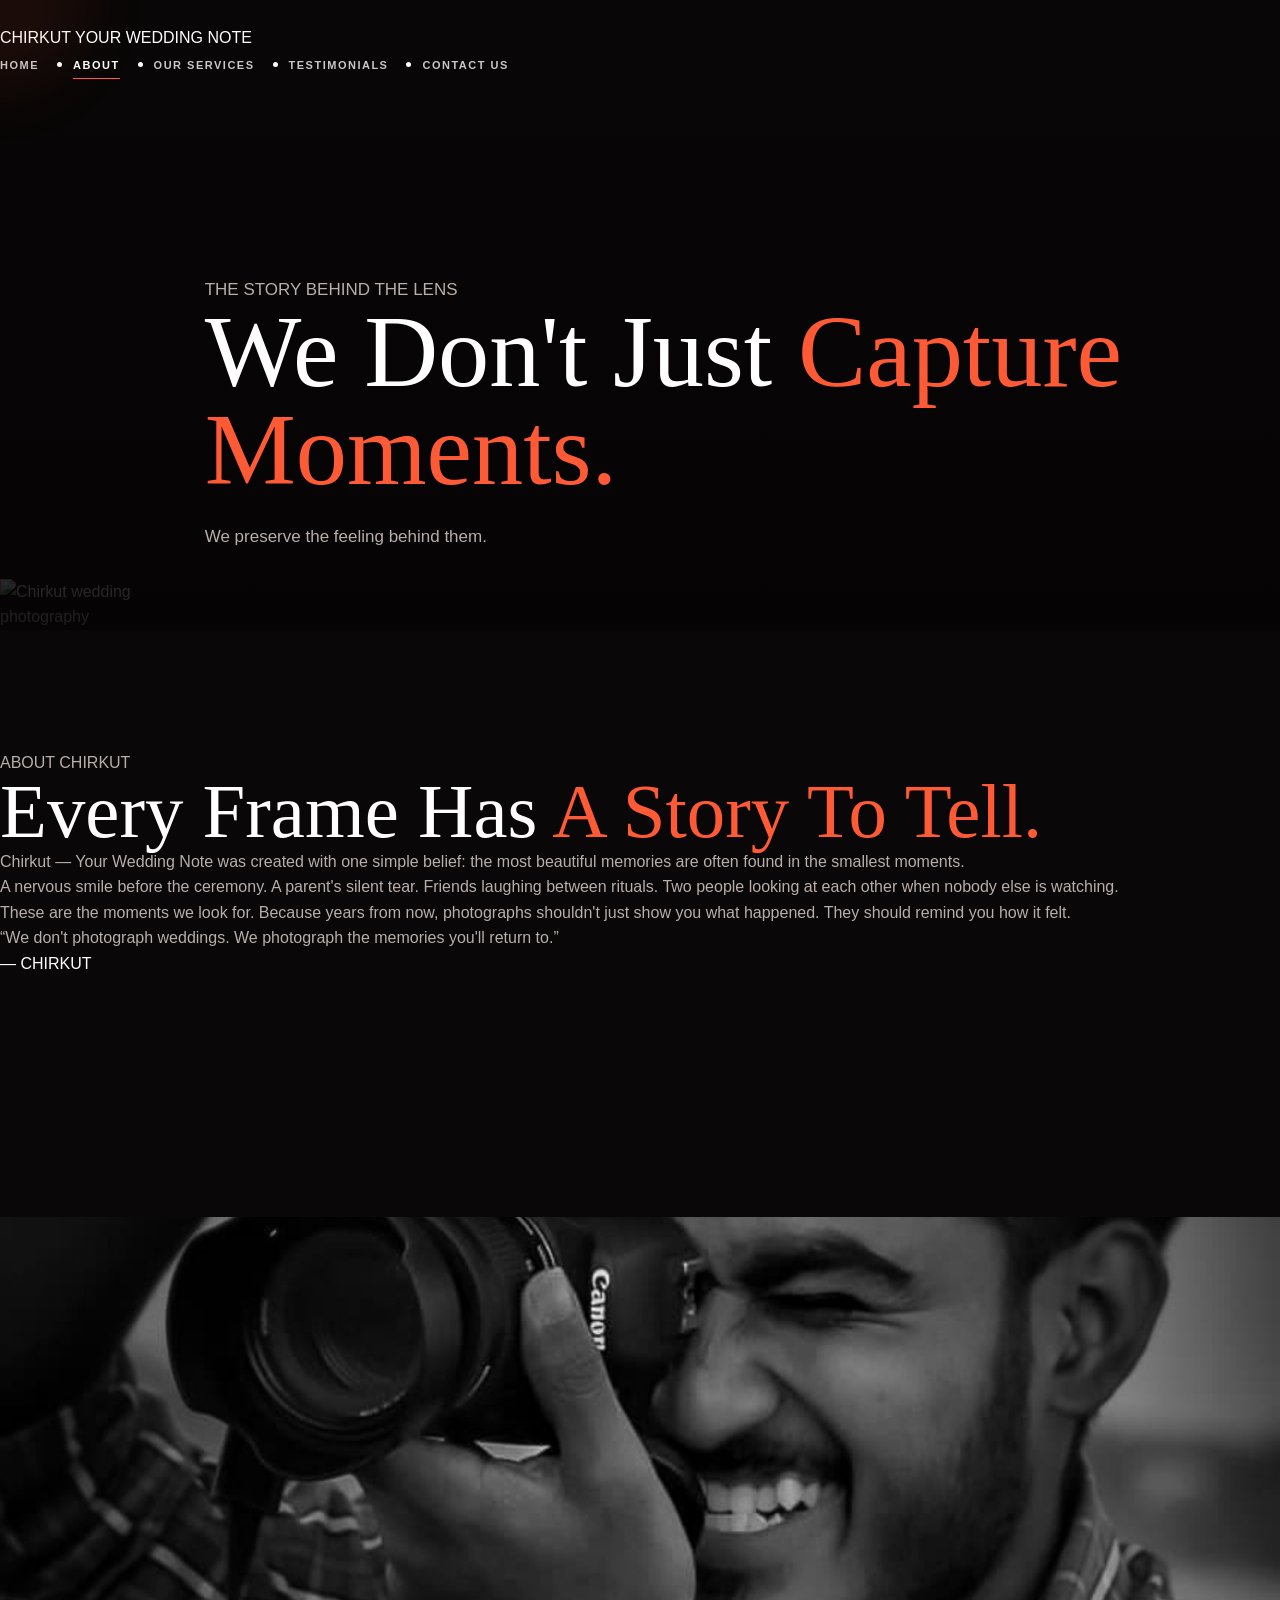
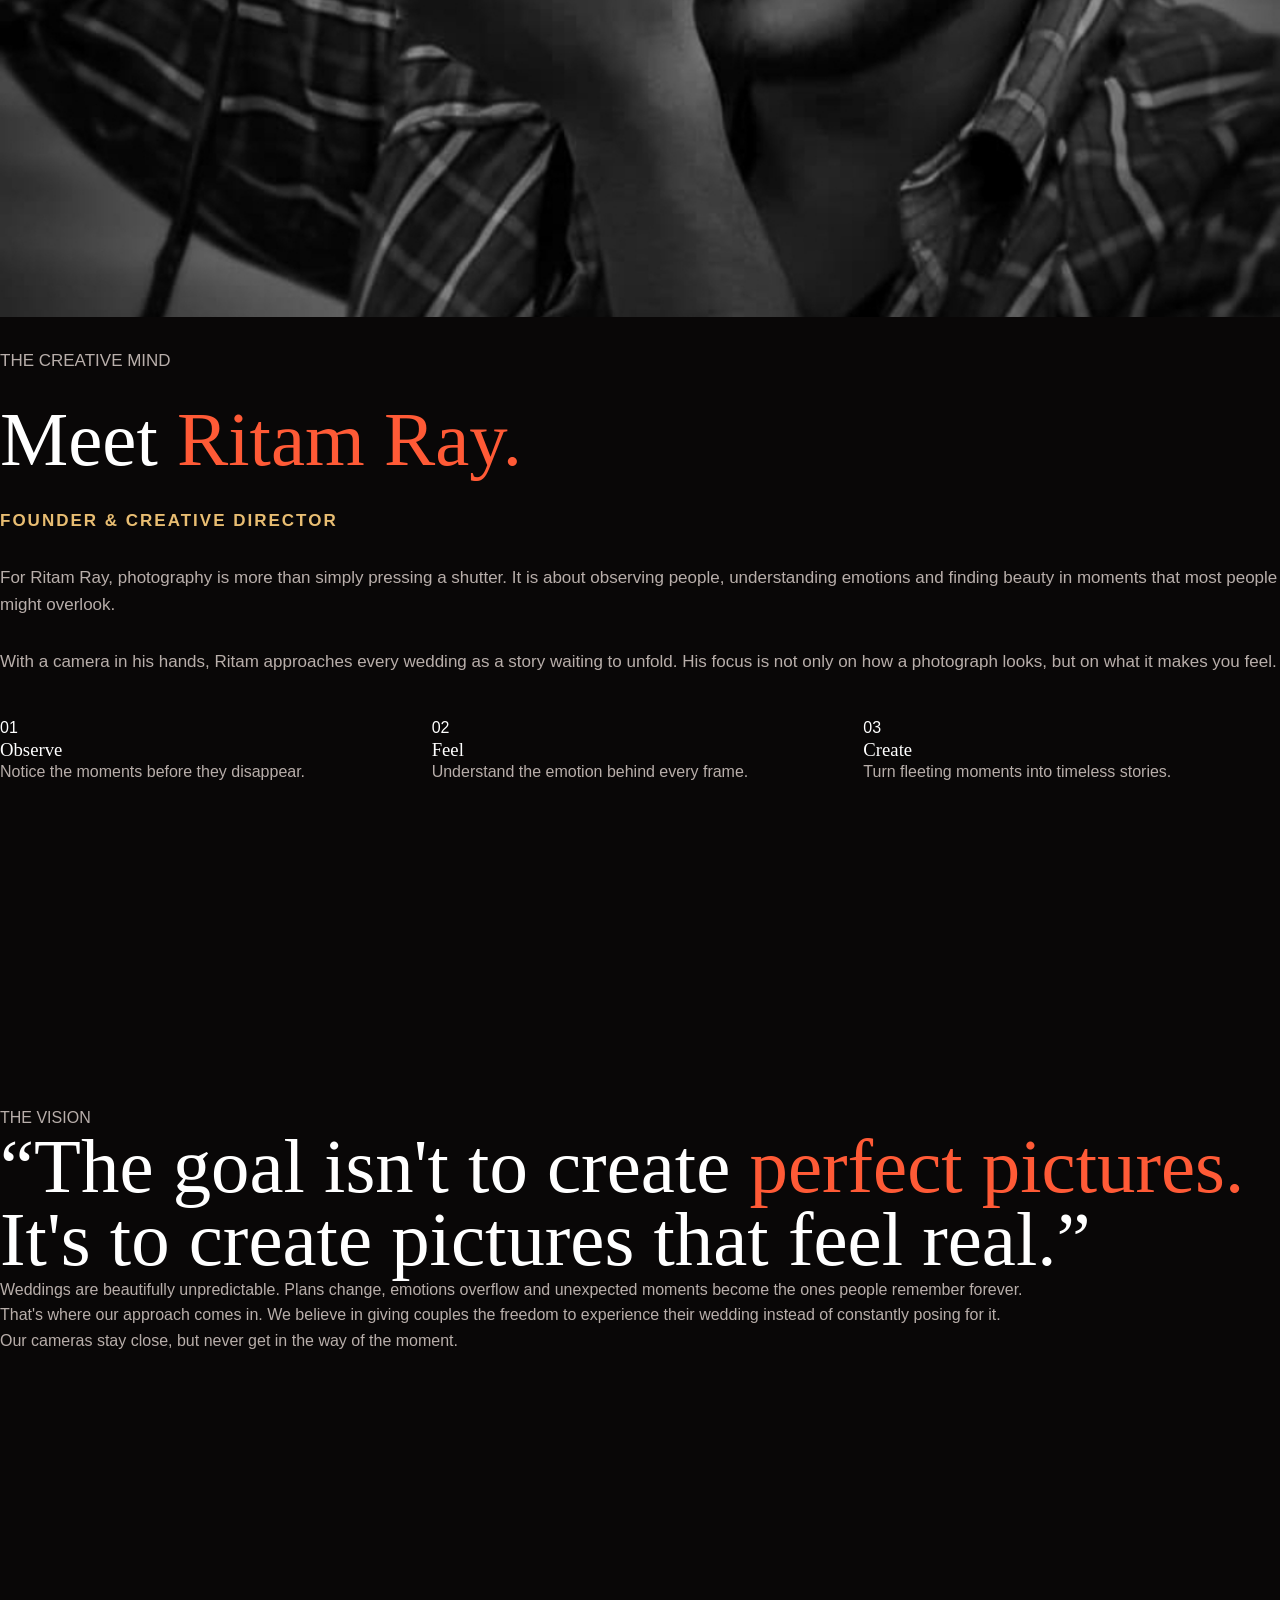
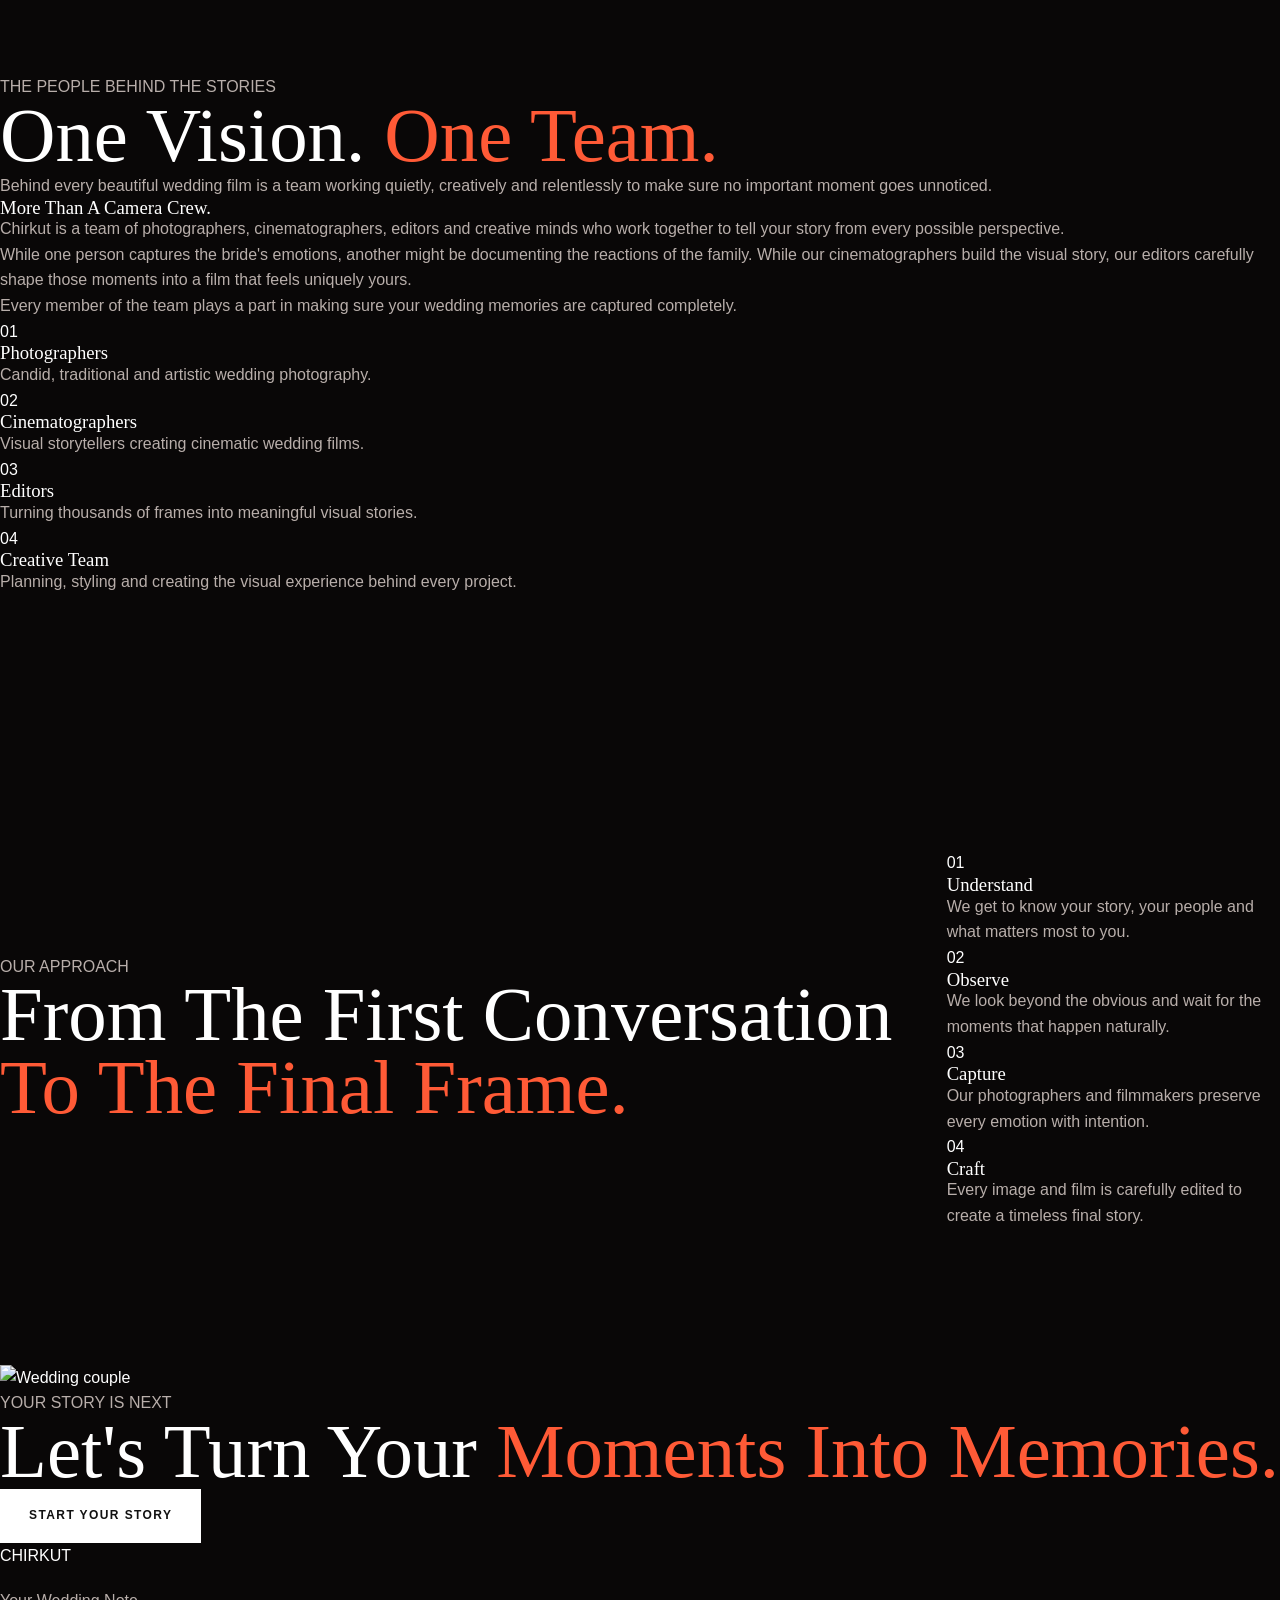
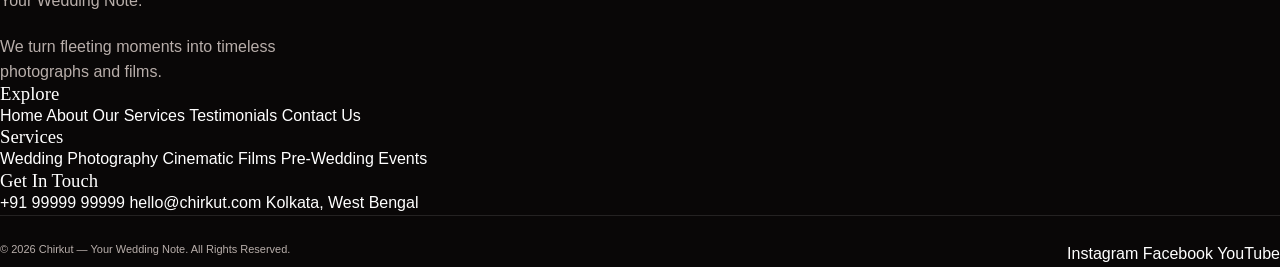
==== commit 1016cc11: "Update about.html" ====
--- a/about.html
+++ b/about.html
@@ -1,5 +1,6 @@
 <!DOCTYPE html>
 <html lang="en">
+
 <head>
     <meta charset="UTF-8">
     <meta name="viewport" content="width=device-width, initial-scale=1.0">
@@ -7,654 +8,72 @@
     <title>About — Chirkut | Your Wedding Note</title>
 
     <meta name="description"
-          content="Meet Chirkut and Ritam Ray — the creative mind behind our wedding photography and cinematic storytelling.">
+        content="Discover the vision, passion and creative journey behind Chirkut — Your Wedding Note, founded by Ritam Ray.">
 
     <link rel="stylesheet" href="style.css">
 </head>
 
 <body>
 
-<!-- ================= NAVBAR ================= -->
-
-<header class="navbar" id="navbar">
-
-    <a href="index.html" class="brand">
-        <span class="brand-main">CHIRKUT</span>
-        <span class="brand-sub">YOUR WEDDING NOTE</span>
-    </a>
-
-    <nav class="nav-links">
-
-        <a href="index.html">Home</a>
-        <a href="about.html" class="active">About</a>
-        <a href="services.html">Our Services</a>
-        <a href="testimonials.html">Testimonials</a>
-        <a href="contact.html">Contact Us</a>
-
-    </nav>
-
-    <button class="menu-toggle" aria-label="Open Menu">
-        <span></span>
-        <span></span>
-        <span></span>
-    </button>
-
-</header>
-
-
-
-<!-- ================= PAGE HERO ================= -->
-
-<section class="page-hero">
-
-    <div class="page-hero-bg">
-
-        <img
-            src="https://images.unsplash.com/photo-1742891602463-5907d6b56235?auto=format&fit=crop&w=2400&q=90"
-            alt="Indian bride in traditional wedding attire">
-
-    </div>
-
-    <div class="page-hero-overlay"></div>
-
-
-    <div class="page-hero-content">
-
-        <span class="eyebrow">
-            BEHIND THE FRAMES
-        </span>
-
-        <h1>
-            The story
-            <span>behind Chirkut.</span>
-        </h1>
-
-        <p>
-            Because beautiful photographs begin with
-            understanding beautiful stories.
-        </p>
-
-    </div>
-
-</section>
-
-
-
-<!-- ================= OUR STORY ================= -->
-
-<section class="about-story section-bg">
-
-    <div class="section-background">
-
-        <img
-            src="https://images.unsplash.com/photo-1771929836785-065bb7635053?auto=format&fit=crop&w=2200&q=80"
-            alt=""
-            loading="lazy">
-
-    </div>
-
-    <div class="section-background-overlay"></div>
-
-
-    <div class="container about-story-grid">
-
-
-        <div class="about-story-image reveal">
-
-            <img
-                src="https://images.unsplash.com/photo-1770387688570-13cffc3237e3?auto=format&fit=crop&w=1400&q=85"
-                alt="Indian wedding couple"
-                loading="lazy">
-
-            <div class="image-caption">
-
-                <span>CHIRKUT</span>
-
-                <strong>
-                    Your Wedding Note
-                </strong>
-
-            </div>
-
-        </div>
-
-
-        <div class="about-story-content reveal">
-
-            <span class="section-label">
-                OUR STORY
-            </span>
-
-            <h2>
-                We don't just
-                <em>take pictures.</em>
-            </h2>
-
-            <p>
-                Every wedding is different.
-                Every family has its own chaos.
-                Every couple has their own language of love.
-            </p>
-
-            <p>
-                At Chirkut, we believe our job is not simply
-                to stand behind a camera and document what happens.
-                Our job is to notice what others might miss.
-            </p>
-
-            <p>
-                A mother's expression before the bride walks in.
-                A nervous smile from the groom.
-                Friends laughing in the corner.
-                A hand being held during a quiet moment.
-            </p>
-
-            <p>
-                These are the moments that eventually become
-                the most valuable memories.
-            </p>
-
-        </div>
-
-    </div>
-
-</section>
-
-
-
-<!-- ================= FOUNDER ================= -->
-
-<section class="founder-section section-bg">
-
-    <div class="section-background">
-
-        <img
-            src="https://images.unsplash.com/photo-1771929836785-065bb7635053?auto=format&fit=crop&w=2200&q=75"
-            alt=""
-            loading="lazy">
-
-    </div>
-
-    <div class="section-background-overlay"></div>
-
-
-    <div class="container founder-grid">
-
-
-        <!-- Founder Image -->
-
-        <div class="founder-image reveal">
-
-            <!-- Replace this URL with Ritam's image URL later -->
-
-            <img
-               src="assets/images/ritam-ray.jpeg"
-                alt="Ritam Ray — Founder of Chirkut">
-
-            <div class="founder-image-overlay"></div>
-
-            <div class="founder-image-caption">
-
-                <span>CHIRKUT</span>
-
-                <strong>
-                    Your Wedding Note
-                </strong>
-
-            </div>
-
-        </div>
-
-
-
-        <!-- Founder Content -->
-
-        <div class="founder-content reveal">
-
-            <span class="section-label">
-                THE PERSON BEHIND THE VISION
-            </span>
-
-            <h2>
-                Meet
-                <em>Ritam Ray.</em>
-            </h2>
-
-            <h3>
-                Founder & Creative Director
-            </h3>
-
-            <p>
-                Ritam's approach to photography starts long before
-                the shutter is pressed.
-            </p>
-
-            <p>
-                He believes that the strongest wedding photographs
-                aren't always the ones that are perfectly posed.
-                They are the ones where something real is happening.
-            </p>
-
-            <p>
-                His creative vision combines observation,
-                composition, light and emotion to create images
-                that feel cinematic without losing their honesty.
-            </p>
-
-
-            <div class="creative-philosophy">
-
-                <div class="philosophy-item">
-
-                    <span>01</span>
-
-                    <strong>
-                        Observe
-                    </strong>
-
-                    <p>
-                        Notice the little things.
-                    </p>
-
-                </div>
-
-
-                <div class="philosophy-item">
-
-                    <span>02</span>
-
-                    <strong>
-                        Feel
-                    </strong>
-
-                    <p>
-                        Understand the emotion.
-                    </p>
-
-                </div>
-
-
-                <div class="philosophy-item">
-
-                    <span>03</span>
-
-                    <strong>
-                        Create
-                    </strong>
-
-                    <p>
-                        Turn it into a story.
-                    </p>
-
-                </div>
-
-            </div>
-
-        </div>
-
-    </div>
-
-</section>
-
-
-
-<!-- ================= VISION ================= -->
-
-<section class="vision-section section-bg">
-
-    <div class="vision-background">
-
-        <img
-            src="https://images.unsplash.com/photo-1770387688570-13cffc3237e3?auto=format&fit=crop&w=2400&q=85"
-            alt="Indian wedding celebration"
-            loading="lazy">
-
-    </div>
-
-    <div class="vision-overlay"></div>
-
-
-    <div class="container vision-content reveal">
-
-        <span class="section-label">
-            OUR VISION
-        </span>
-
-        <h2>
-            “Years from now,
-            <em>we want your photographs</em>
-            to take you back.”
-        </h2>
-
-        <p>
-            Not just to how the wedding looked,
-            but to how it felt.
-        </p>
-
-    </div>
-
-</section>
-
-
-
-<!-- ================= TEAM ================= -->
-
-<section class="team-section section-bg">
-
-    <div class="section-background">
-
-        <img
-            src="https://images.unsplash.com/photo-1771929836785-065bb7635053?auto=format&fit=crop&w=2200&q=75"
-            alt=""
-            loading="lazy">
-
-    </div>
-
-    <div class="section-background-overlay"></div>
-
-
-    <div class="container">
-
-        <div class="section-heading reveal">
-
-            <span class="section-label">
-                THE CHIRKUT TEAM
-            </span>
-
-            <h2>
-                Different eyes.
-                <em>One story.</em>
-            </h2>
-
-            <p>
-                Behind every Chirkut wedding is a team
-                working together to preserve every chapter.
-            </p>
-
-        </div>
-
-
-        <div class="team-grid">
-
-
-            <div class="team-card reveal">
-
-                <div class="team-card-number">
-                    01
-                </div>
-
-                <h3>
-                    Photographers
-                </h3>
-
-                <p>
-                    Observing emotions, expressions and
-                    those fleeting moments that happen naturally.
-                </p>
-
-            </div>
-
-
-            <div class="team-card reveal">
-
-                <div class="team-card-number">
-                    02
-                </div>
-
-                <h3>
-                    Cinematographers
-                </h3>
-
-                <p>
-                    Turning movement, music and emotion
-                    into cinematic wedding films.
-                </p>
-
-            </div>
-
-
-            <div class="team-card reveal">
-
-                <div class="team-card-number">
-                    03
-                </div>
-
-                <h3>
-                    Editors
-                </h3>
-
-                <p>
-                    Carefully crafting every frame,
-                    colour and sequence after the celebration.
-                </p>
-
-            </div>
-
-
-            <div class="team-card reveal">
-
-                <div class="team-card-number">
-                    04
-                </div>
-
-                <h3>
-                    Creative Team
-                </h3>
-
-                <p>
-                    Bringing together ideas, locations,
-                    concepts and visual direction.
-                </p>
-
-            </div>
-
-        </div>
-
-    </div>
-
-</section>
-
-
-
-<!-- ================= APPROACH ================= -->
-
-<section class="approach-section section-bg">
-
-    <div class="approach-background">
-
-        <img
-            src="https://images.unsplash.com/photo-1742891602463-5907d6b56235?auto=format&fit=crop&w=2400&q=85"
-            alt="Indian bridal portrait"
-            loading="lazy">
-
-    </div>
-
-    <div class="approach-overlay"></div>
-
-
-    <div class="container">
-
-        <div class="section-heading reveal">
-
-            <span class="section-label">
-                OUR APPROACH
-            </span>
-
-            <h2>
-                From moment
-                <em>to memory.</em>
-            </h2>
-
-        </div>
-
-
-        <div class="approach-timeline">
-
-
-            <div class="approach-item reveal">
-
-                <span>01</span>
-
-                <div>
-
-                    <h3>
-                        Understand
-                    </h3>
-
-                    <p>
-                        We get to know you, your family
-                        and what makes your wedding unique.
-                    </p>
-
-                </div>
-
-            </div>
-
-
-            <div class="approach-item reveal">
-
-                <span>02</span>
-
-                <div>
-
-                    <h3>
-                        Observe
-                    </h3>
-
-                    <p>
-                        We stay attentive to everything
-                        happening around us.
-                    </p>
-
-                </div>
-
-            </div>
-
-
-            <div class="approach-item reveal">
-
-                <span>03</span>
-
-                <div>
-
-                    <h3>
-                        Capture
-                    </h3>
-
-                    <p>
-                        We photograph the real moments
-                        without forcing them.
-                    </p>
-
-                </div>
-
-            </div>
-
-
-            <div class="approach-item reveal">
-
-                <span>04</span>
-
-                <div>
-
-                    <h3>
-                        Craft
-                    </h3>
-
-                    <p>
-                        We turn those moments into
-                        photographs and films you'll keep forever.
-                    </p>
-
-                </div>
-
-            </div>
-
-        </div>
-
-    </div>
-
-</section>
-
-
-
-<!-- ================= CTA ================= -->
-
-<section class="about-cta section-bg">
-
-    <div class="cta-background">
-
-        <img
-            src="https://images.unsplash.com/photo-1770387688570-13cffc3237e3?auto=format&fit=crop&w=2400&q=90"
-            alt="Indian wedding couple"
-            loading="lazy">
-
-    </div>
-
-    <div class="cta-overlay"></div>
-
-
-    <div class="container cta-content reveal">
-
-        <span class="section-label">
-            YOUR STORY IS NEXT
-        </span>
-
-        <h2>
-            Let's create something
-            <em>worth remembering.</em>
-        </h2>
-
-        <p>
-            Tell us about your wedding
-            and let's start planning your story.
-        </p>
-
-        <a href="contact.html"
-           class="btn btn-primary">
-            Book Your Date
-        </a>
-
-    </div>
-
-</section>
-
-
-
-<!-- ================= FOOTER ================= -->
-
-<footer class="footer">
-
-    <div class="container footer-grid">
-
-
-        <div class="footer-brand">
-
-            <a href="index.html" class="brand">
-
-                <span class="brand-main">
-                    CHIRKUT
-                </span>
-
-                <span class="brand-sub">
-                    YOUR WEDDING NOTE
-                </span>
-
+    <!-- =========================================================
+         NAVIGATION
+    ========================================================== -->
+
+    <header class="site-header">
+
+        <nav class="navbar">
+
+            <a href="index.html" class="logo">
+                <span class="logo-main">CHIRKUT</span>
+                <span class="logo-sub">YOUR WEDDING NOTE</span>
             </a>
 
-            <p>
-                We turn fleeting moments into
-                stories you can keep forever.
-            </p>
-
-        </div>
-
-
-        <div class="footer-links">
-
-            <h4>
-                Explore
-            </h4>
+            <ul class="nav-links">
+
+                <li>
+                    <a href="index.html" class="nav-link">
+                        Home
+                    </a>
+                </li>
+
+                <li>
+                    <a href="about.html" class="nav-link active">
+                        About
+                    </a>
+                </li>
+
+                <li>
+                    <a href="services.html" class="nav-link">
+                        Our Services
+                    </a>
+                </li>
+
+                <li>
+                    <a href="testimonials.html" class="nav-link">
+                        Testimonials
+                    </a>
+                </li>
+
+                <li>
+                    <a href="contact.html" class="nav-link nav-cta">
+                        Contact Us
+                    </a>
+                </li>
+
+            </ul>
+
+            <button class="menu-toggle" aria-label="Open Menu">
+                <span></span>
+                <span></span>
+                <span></span>
+            </button>
+
+        </nav>
+
+
+        <!-- Mobile Menu -->
+
+        <div class="mobile-menu">
 
             <a href="index.html">Home</a>
             <a href="about.html">About</a>
@@ -664,45 +83,778 @@
 
         </div>
 
-
-        <div class="footer-contact">
-
-            <h4>
-                Let's Talk
-            </h4>
-
-            <a href="contact.html">
-                Book Your Wedding
-            </a>
-
-            <a href="https://wa.me/919876543210"
-               target="_blank">
-                WhatsApp
-            </a>
-
-            <a href="mailto:hello@chirkut.com">
-                hello@chirkut.com
-            </a>
+    </header>
+
+
+    <main>
+
+
+        <!-- =========================================================
+             ABOUT HERO
+        ========================================================== -->
+
+        <section class="page-hero about-page-hero">
+
+            <div class="page-hero-media">
+
+                <img
+                    src="assets/images/about-hero.jpg"
+                    alt="Chirkut wedding photography">
+
+            </div>
+
+            <div class="page-hero-overlay"></div>
+
+
+            <div class="page-hero-content reveal">
+
+                <p class="section-label">
+                    THE STORY BEHIND THE LENS
+                </p>
+
+                <h1>
+                    We Don't Just
+                    <span>Capture Moments.</span>
+                </h1>
+
+                <p>
+                    We preserve the feeling behind them.
+                </p>
+
+            </div>
+
+        </section>
+
+
+        <!-- =========================================================
+             BRAND STORY
+        ========================================================== -->
+
+        <section class="about-introduction section">
+
+            <div class="about-intro-container">
+
+
+                <div class="about-intro-content reveal">
+
+                    <p class="section-label">
+                        ABOUT CHIRKUT
+                    </p>
+
+                    <h2 class="section-title">
+                        Every Frame Has
+                        <span>A Story To Tell.</span>
+                    </h2>
+
+                    <p class="section-description">
+
+                        Chirkut — Your Wedding Note was created
+                        with one simple belief: the most beautiful
+                        memories are often found in the smallest
+                        moments.
+
+                    </p>
+
+                    <p class="section-description">
+
+                        A nervous smile before the ceremony.
+                        A parent's silent tear.
+                        Friends laughing between rituals.
+                        Two people looking at each other when
+                        nobody else is watching.
+
+                    </p>
+
+                    <p class="section-description">
+
+                        These are the moments we look for.
+
+                        Because years from now, photographs
+                        shouldn't just show you what happened.
+                        They should remind you how it felt.
+
+                    </p>
+
+                </div>
+
+
+                <div class="about-intro-highlight reveal">
+
+                    <span class="highlight-line"></span>
+
+                    <p>
+                        “We don't photograph weddings.
+                        We photograph the memories
+                        you'll return to.”
+                    </p>
+
+                    <span class="highlight-author">
+                        — CHIRKUT
+                    </span>
+
+                </div>
+
+            </div>
+
+        </section>
+
+
+        <!-- =========================================================
+             OWNER / FOUNDER
+        ========================================================== -->
+
+        <section class="founder-section section">
+
+            <div class="founder-container">
+
+
+                <!-- Owner Image -->
+
+                <div class="founder-image reveal">
+
+                    <img
+                        src="assets/images/ritam-ray.jpeg"
+                        alt="Ritam Ray — Founder of Chirkut">
+
+                    <div class="founder-image-caption">
+
+                        <span>
+                            BEHIND THE LENS
+                        </span>
+
+                        <strong>
+                            RITAM RAY
+                        </strong>
+
+                    </div>
+
+                </div>
+
+
+                <!-- Owner Content -->
+
+                <div class="founder-content reveal">
+
+                    <p class="section-label">
+                        THE CREATIVE MIND
+                    </p>
+
+                    <h2 class="section-title">
+                        Meet
+                        <span>Ritam Ray.</span>
+                    </h2>
+
+                    <p class="founder-role">
+                        Founder & Creative Director
+                    </p>
+
+
+                    <p class="section-description">
+
+                        For Ritam Ray, photography is more than
+                        simply pressing a shutter.
+
+                        It is about observing people, understanding
+                        emotions and finding beauty in moments that
+                        most people might overlook.
+
+                    </p>
+
+                    <p class="section-description">
+
+                        With a camera in his hands, Ritam approaches
+                        every wedding as a story waiting to unfold.
+                        His focus is not only on how a photograph
+                        looks, but on what it makes you feel.
+
+                    </p>
+
+
+                    <!-- Creative Philosophy -->
+
+                    <div class="founder-philosophy">
+
+                        <div class="philosophy-item">
+
+                            <span class="philosophy-number">
+                                01
+                            </span>
+
+                            <div>
+
+                                <h3>
+                                    Observe
+                                </h3>
+
+                                <p>
+                                    Notice the moments before
+                                    they disappear.
+                                </p>
+
+                            </div>
+
+                        </div>
+
+
+                        <div class="philosophy-item">
+
+                            <span class="philosophy-number">
+                                02
+                            </span>
+
+                            <div>
+
+                                <h3>
+                                    Feel
+                                </h3>
+
+                                <p>
+                                    Understand the emotion
+                                    behind every frame.
+                                </p>
+
+                            </div>
+
+                        </div>
+
+
+                        <div class="philosophy-item">
+
+                            <span class="philosophy-number">
+                                03
+                            </span>
+
+                            <div>
+
+                                <h3>
+                                    Create
+                                </h3>
+
+                                <p>
+                                    Turn fleeting moments
+                                    into timeless stories.
+                                </p>
+
+                            </div>
+
+                        </div>
+
+                    </div>
+
+                </div>
+
+            </div>
+
+        </section>
+
+
+        <!-- =========================================================
+             OWNER'S VISION
+        ========================================================== -->
+
+        <section class="vision-section section">
+
+            <div class="vision-container">
+
+
+                <div class="vision-heading reveal">
+
+                    <p class="section-label">
+                        THE VISION
+                    </p>
+
+                    <h2>
+                        “The goal isn't to create
+                        <span>perfect pictures.</span>
+                        It's to create pictures
+                        that feel real.”
+                    </h2>
+
+                </div>
+
+
+                <div class="vision-content reveal">
+
+                    <p>
+
+                        Weddings are beautifully unpredictable.
+                        Plans change, emotions overflow and
+                        unexpected moments become the ones
+                        people remember forever.
+
+                    </p>
+
+                    <p>
+
+                        That's where our approach comes in.
+
+                        We believe in giving couples the freedom
+                        to experience their wedding instead of
+                        constantly posing for it.
+
+                    </p>
+
+                    <p>
+
+                        Our cameras stay close, but never get
+                        in the way of the moment.
+
+                    </p>
+
+                </div>
+
+            </div>
+
+        </section>
+
+
+        <!-- =========================================================
+             OUR TEAM
+        ========================================================== -->
+
+        <section class="team-section section">
+
+            <div class="section-header reveal">
+
+                <p class="section-label">
+                    THE PEOPLE BEHIND THE STORIES
+                </p>
+
+                <h2 class="section-title">
+                    One Vision.
+                    <span>One Team.</span>
+                </h2>
+
+                <p class="section-description">
+
+                    Behind every beautiful wedding film is a team
+                    working quietly, creatively and relentlessly
+                    to make sure no important moment goes unnoticed.
+
+                </p>
+
+            </div>
+
+
+            <div class="team-content">
+
+
+                <!-- Team Story -->
+
+                <div class="team-story reveal">
+
+                    <h3>
+                        More Than A Camera Crew.
+                    </h3>
+
+                    <p>
+
+                        Chirkut is a team of photographers,
+                        cinematographers, editors and creative
+                        minds who work together to tell your story
+                        from every possible perspective.
+
+                    </p>
+
+                    <p>
+
+                        While one person captures the bride's
+                        emotions, another might be documenting
+                        the reactions of the family.
+
+                        While our cinematographers build the
+                        visual story, our editors carefully shape
+                        those moments into a film that feels
+                        uniquely yours.
+
+                    </p>
+
+                    <p>
+
+                        Every member of the team plays a part
+                        in making sure your wedding memories
+                        are captured completely.
+
+                    </p>
+
+                </div>
+
+
+                <!-- Team Roles -->
+
+                <div class="team-roles reveal">
+
+
+                    <div class="team-role">
+
+                        <span>
+                            01
+                        </span>
+
+                        <div>
+
+                            <h3>
+                                Photographers
+                            </h3>
+
+                            <p>
+                                Candid, traditional and artistic
+                                wedding photography.
+                            </p>
+
+                        </div>
+
+                    </div>
+
+
+                    <div class="team-role">
+
+                        <span>
+                            02
+                        </span>
+
+                        <div>
+
+                            <h3>
+                                Cinematographers
+                            </h3>
+
+                            <p>
+                                Visual storytellers creating
+                                cinematic wedding films.
+                            </p>
+
+                        </div>
+
+                    </div>
+
+
+                    <div class="team-role">
+
+                        <span>
+                            03
+                        </span>
+
+                        <div>
+
+                            <h3>
+                                Editors
+                            </h3>
+
+                            <p>
+                                Turning thousands of frames into
+                                meaningful visual stories.
+                            </p>
+
+                        </div>
+
+                    </div>
+
+
+                    <div class="team-role">
+
+                        <span>
+                            04
+                        </span>
+
+                        <div>
+
+                            <h3>
+                                Creative Team
+                            </h3>
+
+                            <p>
+                                Planning, styling and creating
+                                the visual experience behind every
+                                project.
+                            </p>
+
+                        </div>
+
+                    </div>
+
+                </div>
+
+            </div>
+
+        </section>
+
+
+        <!-- =========================================================
+             OUR APPROACH
+        ========================================================== -->
+
+        <section class="approach-section section">
+
+            <div class="section-header reveal">
+
+                <p class="section-label">
+                    OUR APPROACH
+                </p>
+
+                <h2 class="section-title">
+                    From The First Conversation
+                    <span>To The Final Frame.</span>
+                </h2>
+
+            </div>
+
+
+            <div class="approach-grid">
+
+
+                <div class="approach-card reveal">
+
+                    <span>
+                        01
+                    </span>
+
+                    <h3>
+                        Understand
+                    </h3>
+
+                    <p>
+                        We get to know your story, your people
+                        and what matters most to you.
+                    </p>
+
+                </div>
+
+
+                <div class="approach-card reveal">
+
+                    <span>
+                        02
+                    </span>
+
+                    <h3>
+                        Observe
+                    </h3>
+
+                    <p>
+                        We look beyond the obvious and wait
+                        for the moments that happen naturally.
+                    </p>
+
+                </div>
+
+
+                <div class="approach-card reveal">
+
+                    <span>
+                        03
+                    </span>
+
+                    <h3>
+                        Capture
+                    </h3>
+
+                    <p>
+                        Our photographers and filmmakers
+                        preserve every emotion with intention.
+                    </p>
+
+                </div>
+
+
+                <div class="approach-card reveal">
+
+                    <span>
+                        04
+                    </span>
+
+                    <h3>
+                        Craft
+                    </h3>
+
+                    <p>
+                        Every image and film is carefully
+                        edited to create a timeless final story.
+                    </p>
+
+                </div>
+
+            </div>
+
+        </section>
+
+
+        <!-- =========================================================
+             ABOUT CTA
+        ========================================================== -->
+
+        <section class="about-cta">
+
+            <div class="about-cta-media">
+
+                <img
+                    src="assets/images/about-cta.jpg"
+                    alt="Wedding couple">
+
+            </div>
+
+            <div class="about-cta-overlay"></div>
+
+
+            <div class="about-cta-content reveal">
+
+                <p class="section-label">
+                    YOUR STORY IS NEXT
+                </p>
+
+                <h2>
+                    Let's Turn Your
+                    <span>Moments Into Memories.</span>
+                </h2>
+
+                <a href="contact.html"
+                    class="btn btn-light">
+
+                    Start Your Story
+
+                </a>
+
+            </div>
+
+        </section>
+
+    </main>
+
+
+    <!-- =========================================================
+         FOOTER
+    ========================================================== -->
+
+    <footer class="site-footer">
+
+        <div class="footer-container">
+
+
+            <div class="footer-brand">
+
+                <a href="index.html" class="footer-logo">
+                    CHIRKUT
+                </a>
+
+                <p>
+                    Your Wedding Note.
+                </p>
+
+                <p class="footer-description">
+                    We turn fleeting moments into timeless
+                    photographs and films.
+                </p>
+
+            </div>
+
+
+            <div class="footer-column">
+
+                <h3>
+                    Explore
+                </h3>
+
+                <a href="index.html">
+                    Home
+                </a>
+
+                <a href="about.html">
+                    About
+                </a>
+
+                <a href="services.html">
+                    Our Services
+                </a>
+
+                <a href="testimonials.html">
+                    Testimonials
+                </a>
+
+                <a href="contact.html">
+                    Contact Us
+                </a>
+
+            </div>
+
+
+            <div class="footer-column">
+
+                <h3>
+                    Services
+                </h3>
+
+                <a href="services.html">
+                    Wedding Photography
+                </a>
+
+                <a href="services.html">
+                    Cinematic Films
+                </a>
+
+                <a href="services.html">
+                    Pre-Wedding
+                </a>
+
+                <a href="services.html">
+                    Events
+                </a>
+
+            </div>
+
+
+            <div class="footer-column">
+
+                <h3>
+                    Get In Touch
+                </h3>
+
+                <a href="tel:+919999999999">
+                    +91 99999 99999
+                </a>
+
+                <a href="mailto:hello@chirkut.com">
+                    hello@chirkut.com
+                </a>
+
+                <span>
+                    Kolkata, West Bengal
+                </span>
+
+            </div>
 
         </div>
 
-    </div>
-
-
-    <div class="footer-bottom">
-
-        <p>
-            © <span class="current-year"></span>
-            Chirkut — Your Wedding Note.
-            All rights reserved.
-        </p>
-
-    </div>
-
-</footer>
-
-
-<script src="script.js"></script>
+
+        <div class="footer-bottom">
+
+            <p>
+                © 2026 Chirkut — Your Wedding Note.
+                All Rights Reserved.
+            </p>
+
+            <div class="social-links">
+
+                <a href="#">
+                    Instagram
+                </a>
+
+                <a href="#">
+                    Facebook
+                </a>
+
+                <a href="#">
+                    YouTube
+                </a>
+
+            </div>
+
+        </div>
+
+    </footer>
+
+
+    <script src="script.js"></script>
 
 </body>
+
 </html>
--- a/style.css
+++ b/style.css
@@ -1,24 +1,10 @@
-/* =========================================================
-   CHIRKUT — YOUR WEDDING NOTE
-   MASTER STYLESHEET
-========================================================= */
-
-
-/* =========================================================
-   01. ROOT / VARIABLES
-========================================================= */
-
 :root {
-
-    --bg: #0b0909;
-    --bg-soft: #121010;
-    --bg-card: #171313;
-    --bg-light: #f7f2ea;
-
-    --text: #f8f4ed;
-    --text-dark: #151111;
-    --text-muted: #aaa29b;
-    --text-soft: #d2cbc3;
+    --bg: #090707;
+    --bg-soft: #100d0d;
+    --bg-card: #171212;
+
+    --white: #ffffff;
+    --muted: #b8aeaa;
 
     --accent: #ff5a36;
     --accent-light: #ff795c;
@@ -27,32 +13,17 @@
     --gold: #e8bd72;
     --cream: #f2dfc1;
 
-    --border: rgba(255, 255, 255, 0.12);
-    --border-dark: rgba(20, 15, 12, 0.14);
-
-    --shadow:
-        0 25px 80px rgba(0, 0, 0, 0.28);
-
-    --shadow-accent:
-        0 20px 60px rgba(255, 90, 54, 0.20);
-
-    --radius-sm: 6px;
-    --radius-md: 14px;
-    --radius-lg: 24px;
-
-    --container: 1380px;
-
-    --transition:
-        0.45s cubic-bezier(0.22, 1, 0.36, 1);
-
-    --transition-fast:
-        0.25s ease;
-
+    --border: rgba(255,255,255,0.11);
+
+    --container: 1240px;
+
+    --serif: "Cormorant Garamond", serif;
+    --sans: "DM Sans", sans-serif;
 }
 
 
 /* =========================================================
-   02. RESET
+   RESET
 ========================================================= */
 
 * {
@@ -63,56 +34,23 @@
 
 html {
     scroll-behavior: smooth;
+}
+
+body {
+    background: var(--bg);
+    color: var(--white);
+    font-family: var(--sans);
     overflow-x: hidden;
-}
-
-body {
-
-    font-family:
-        "Helvetica Neue",
-        Helvetica,
-        Arial,
-        sans-serif;
-
-    background: var(--bg);
-    color: var(--text);
-
-    overflow-x: hidden;
-
     line-height: 1.6;
-
-    -webkit-font-smoothing: antialiased;
-    text-rendering: optimizeLegibility;
-}
-
-body::before {
-
-    content: "";
-
-    position: fixed;
-
-    inset: 0;
-
-    pointer-events: none;
-
-    z-index: 9999;
-
-    opacity: 0.025;
-
-    background-image:
-        url("data:image/svg+xml,%3Csvg viewBox='0 0 180 180' xmlns='http://www.w3.org/2000/svg'%3E%3Cfilter id='n'%3E%3CfeTurbulence type='fractalNoise' baseFrequency='.85' numOctaves='4' stitchTiles='stitch'/%3E%3C/filter%3E%3Crect width='100%25' height='100%25' filter='url(%23n)' opacity='.5'/%3E%3C/svg%3E");
-
-}
-
-::selection {
-    background: var(--accent);
-    color: white;
+}
+
+body.loaded {
+    opacity: 1;
 }
 
 img {
     display: block;
     width: 100%;
-    max-width: 100%;
 }
 
 a {
@@ -128,16 +66,16 @@
 }
 
 button {
-    cursor: pointer;
-}
-
-
-/* =========================================================
-   03. CUSTOM SCROLLBAR
-========================================================= */
+    border: 0;
+}
+
+::selection {
+    background: var(--accent);
+    color: #fff;
+}
 
 ::-webkit-scrollbar {
-    width: 7px;
+    width: 8px;
 }
 
 ::-webkit-scrollbar-track {
@@ -146,3918 +84,1833 @@
 
 ::-webkit-scrollbar-thumb {
     background: var(--accent);
-    border-radius: 20px;
-}
-
-::-webkit-scrollbar-thumb:hover {
-    background: var(--accent-light);
 }
 
 
 /* =========================================================
-   04. GLOBAL TYPOGRAPHY
+   GLOBAL
 ========================================================= */
 
+.container {
+    width: min(92%, var(--container));
+    margin-inline: auto;
+}
+
 .section {
-    padding: 140px 5vw;
-}
-
-.section-label {
-
-    display: inline-flex;
-
-    align-items: center;
-    gap: 12px;
-
-    color: var(--accent);
-
+    position: relative;
+    padding: 120px 0;
+    overflow: hidden;
+}
+
+.section-bg,
+.section-background {
+    position: absolute;
+    inset: 0;
+    z-index: 0;
+}
+
+.section-bg img,
+.section-background img {
+    width: 100%;
+    height: 100%;
+    object-fit: cover;
+}
+
+.section-background-overlay,
+.section-bg::after {
+    content: "";
+    position: absolute;
+    inset: 0;
+    background:
+        linear-gradient(
+            180deg,
+            rgba(9,7,7,.72),
+            rgba(9,7,7,.88)
+        );
+}
+
+.section > .container {
+    position: relative;
+    z-index: 2;
+}
+
+.centered {
+    text-align: center;
+    margin-inline: auto;
+}
+
+.eyebrow {
+    display: inline-block;
+    margin-bottom: 18px;
+    color: var(--gold);
     font-size: 11px;
     font-weight: 700;
-
-    letter-spacing: 0.22em;
-
+    letter-spacing: 3px;
     text-transform: uppercase;
-
-    margin-bottom: 22px;
-}
-
-.section-label::before {
-
-    content: "";
-
-    width: 32px;
-    height: 1px;
-
-    background: var(--accent);
-
-}
-
-.section-title {
-
-    max-width: 900px;
-
-    font-size:
-        clamp(42px, 6vw, 88px);
-
-    line-height: 0.98;
-
-    font-weight: 400;
-
-    letter-spacing: -0.045em;
-}
-
-.section-title span {
-
-    display: block;
-
+}
+
+h1,
+h2,
+h3 {
+    font-family: var(--serif);
+    font-weight: 500;
+    line-height: .95;
+}
+
+h2 {
+    font-size: clamp(48px, 6vw, 88px);
+}
+
+h2 span,
+h1 span {
     color: var(--accent);
-
-}
-
-.section-description {
-
+}
+
+p {
+    color: var(--muted);
+}
+
+.section-heading {
+    max-width: 850px;
+    margin-bottom: 70px;
+}
+
+.section-heading p {
     max-width: 650px;
-
-    color: var(--text-muted);
-
+    margin: 25px auto 0;
     font-size: 16px;
-
-    line-height: 1.9;
-
-    margin-top: 28px;
-}
-
-.section-header {
-
-    max-width: 1000px;
-
-    margin: 0 auto 80px;
-
-    text-align: center;
-}
-
-.section-header .section-label {
-    justify-content: center;
-}
-
-.section-header .section-label::before {
-    display: none;
-}
-
-.center-button {
-
-    display: flex;
-
-    justify-content: center;
-
-    margin-top: 70px;
 }
 
 
 /* =========================================================
-   05. BUTTONS
+   BUTTONS
 ========================================================= */
 
 .btn {
-
-    position: relative;
-
     display: inline-flex;
-
     align-items: center;
     justify-content: center;
-
-    gap: 14px;
-
-    min-width: 190px;
-
-    padding: 17px 30px;
+    gap: 16px;
+
+    min-height: 54px;
+    padding: 0 28px;
 
     border: 1px solid transparent;
 
-    font-size: 11px;
-
+    font-size: 12px;
     font-weight: 700;
-
-    letter-spacing: 0.16em;
-
+    letter-spacing: 1.4px;
     text-transform: uppercase;
 
-    overflow: hidden;
-
-    transition: var(--transition);
-
-    z-index: 1;
-}
-
-.btn::before {
-
-    content: "";
-
-    position: absolute;
-
-    inset: 0;
-
-    background: white;
-
-    transform: translateY(105%);
-
-    transition: var(--transition);
-
-    z-index: -1;
-
+    cursor: pointer;
+
+    transition:
+        transform .35s ease,
+        background .35s ease,
+        color .35s ease,
+        border-color .35s ease;
+}
+
+.btn:hover {
+    transform: translateY(-4px);
 }
 
 .btn-primary {
-
     background: var(--accent);
-
-    color: white;
-
-    box-shadow: var(--shadow-accent);
+    color: #fff;
 }
 
 .btn-primary:hover {
-
-    color: var(--text-dark);
-
-    transform: translateY(-4px);
-
-    box-shadow:
-        0 20px 50px rgba(255, 90, 54, 0.35);
-}
-
-.btn-primary:hover::before {
-    transform: translateY(0);
-}
-
-.btn-outline {
-
-    border-color: rgba(255, 255, 255, 0.5);
-
-    color: white;
-
-    background: rgba(255, 255, 255, 0.02);
-}
-
-.btn-outline:hover {
-
-    color: var(--text-dark);
-
-    border-color: white;
-
-    transform: translateY(-4px);
-}
-
-.btn-outline:hover::before {
-    transform: translateY(0);
+    background: var(--accent-light);
 }
 
 .btn-light {
-
-    background: white;
-
-    color: var(--text-dark);
+    background: #fff;
+    color: #111;
 }
 
 .btn-light:hover {
-
-    background: var(--accent);
-
-    color: white;
-
-    transform: translateY(-4px);
-
+    background: var(--cream);
+}
+
+.text-link {
+    display: inline-flex;
+    margin-top: 24px;
+    color: var(--gold);
+    font-size: 12px;
+    font-weight: 700;
+    letter-spacing: 1.5px;
+    text-transform: uppercase;
 }
 
 
 /* =========================================================
-   06. NAVBAR
+   NAVBAR
 ========================================================= */
 
-.site-header {
-
+.navbar {
     position: fixed;
-
     top: 0;
     left: 0;
-
-    width: 100%;
-
+    width: 100%;
     z-index: 1000;
 
-    transition: var(--transition);
-}
-
-.site-header.scrolled {
-
-    background:
-        rgba(10, 8, 8, 0.82);
-
-    backdrop-filter: blur(22px);
-
-    -webkit-backdrop-filter: blur(22px);
-
+    padding: 25px 0;
+
+    transition:
+        background .4s ease,
+        padding .4s ease,
+        backdrop-filter .4s ease;
+}
+
+.navbar.scrolled {
+    padding: 14px 0;
+    background: rgba(9,7,7,.82);
+    backdrop-filter: blur(18px);
     border-bottom: 1px solid var(--border);
 }
 
-.navbar {
-
-    width: min(
-        var(--container),
-        90%
-    );
-
-    min-height: 90px;
-
-    margin: auto;
+.nav-container {
+    width: min(92%, 1400px);
+    margin-inline: auto;
 
     display: flex;
-
     align-items: center;
-
     justify-content: space-between;
-
-}
-
-.logo {
-
+}
+
+.brand {
     display: flex;
-
     flex-direction: column;
-
     line-height: 1;
-
-    position: relative;
-}
-
-.logo-main {
-
-    font-size: 25px;
-
-    font-weight: 800;
-
-    letter-spacing: 0.12em;
-}
-
-.logo-sub {
-
-    margin-top: 7px;
-
+}
+
+.brand-main {
+    font-family: var(--serif);
+    font-size: 27px;
+    font-weight: 700;
+    letter-spacing: 3px;
+}
+
+.brand-sub {
+    margin-top: 5px;
+    color: var(--gold);
+    font-size: 7px;
+    font-weight: 700;
+    letter-spacing: 2.5px;
+}
+
+.nav-links {
+    display: flex;
+    align-items: center;
+    gap: 34px;
+}
+
+.nav-links a {
+    position: relative;
+
+    color: rgba(255,255,255,.78);
+
+    font-size: 11px;
+    font-weight: 600;
+    letter-spacing: 1.5px;
+    text-transform: uppercase;
+
+    transition: color .3s ease;
+}
+
+.nav-links a::after {
+    content: "";
+    position: absolute;
+    left: 0;
+    bottom: -8px;
+
+    width: 0;
+    height: 1px;
+
+    background: var(--accent);
+
+    transition: width .3s ease;
+}
+
+.nav-links a:hover,
+.nav-links a.active {
+    color: #fff;
+}
+
+.nav-links a:hover::after,
+.nav-links a.active::after {
+    width: 100%;
+}
+
+.menu-toggle {
+    display: none;
+
+    width: 45px;
+    height: 45px;
+
+    background: transparent;
+    cursor: pointer;
+}
+
+.menu-toggle span {
+    display: block;
+
+    width: 25px;
+    height: 1px;
+
+    margin: 6px auto;
+
+    background: #fff;
+
+    transition: .3s ease;
+}
+
+
+/* =========================================================
+   MOBILE MENU
+========================================================= */
+
+.mobile-menu {
+    position: fixed;
+    inset: 0;
+    z-index: 999;
+
+    display: flex;
+    flex-direction: column;
+    justify-content: center;
+    align-items: center;
+    gap: 28px;
+
+    background: rgba(9,7,7,.96);
+    backdrop-filter: blur(18px);
+
+    opacity: 0;
+    visibility: hidden;
+    transform: translateY(-20px);
+
+    transition: .4s ease;
+}
+
+.mobile-menu.active {
+    opacity: 1;
+    visibility: visible;
+    transform: translateY(0);
+}
+
+.mobile-menu a {
+    font-family: var(--serif);
+    font-size: 42px;
+    transition: color .3s ease;
+}
+
+.mobile-menu a:hover {
     color: var(--accent);
-
-    font-size: 7px;
-
-    font-weight: 700;
-
-    letter-spacing: 0.28em;
-}
-
-.nav-links {
+}
+
+
+/* =========================================================
+   HERO
+========================================================= */
+
+.hero {
+    position: relative;
+    min-height: 100svh;
+    overflow: hidden;
 
     display: flex;
-
     align-items: center;
-
-    gap: 38px;
-
-    list-style: none;
-}
-
-.nav-link {
-
-    position: relative;
-
-    font-size: 11px;
-
-    font-weight: 600;
-
-    letter-spacing: 0.13em;
-
-    text-transform: uppercase;
-
-    color: rgba(255, 255, 255, 0.78);
-
-    transition: var(--transition-fast);
-}
-
-.nav-link::after {
-
-    content: "";
-
-    position: absolute;
-
-    left: 0;
-    bottom: -9px;
-
-    width: 100%;
-    height: 1px;
-
-    background: var(--accent);
-
-    transform: scaleX(0);
-
-    transform-origin: right;
-
-    transition: var(--transition);
-}
-
-.nav-link:hover,
-.nav-link.active {
-    color: white;
-}
-
-.nav-link:hover::after,
-.nav-link.active::after {
-
-    transform: scaleX(1);
-
-    transform-origin: left;
-}
-
-.nav-cta {
-
-    padding: 13px 20px;
-
-    border: 1px solid var(--accent);
-
-    color: white !important;
-
-    transition: var(--transition);
-}
-
-.nav-cta:hover {
-
-    background: var(--accent);
-
-    box-shadow:
-        0 10px 30px rgba(255, 90, 54, 0.25);
-}
-
-.nav-cta::after {
-    display: none;
-}
-
-.menu-toggle {
-
-    display: none;
-
-    width: 42px;
-    height: 42px;
-
-    border: 1px solid var(--border);
-
-    background: rgba(0, 0, 0, 0.2);
-
-    flex-direction: column;
-
-    align-items: center;
-    justify-content: center;
-
-    gap: 5px;
-}
-
-.menu-toggle span {
-
-    width: 20px;
-    height: 1px;
-
-    background: white;
-
-    transition: var(--transition);
-}
-
-.mobile-menu {
-
-    display: none;
-}
-
-
-/* =========================================================
-   07. HERO
-========================================================= */
-
-.hero {
-
-    position: relative;
-
-    min-height: 100vh;
-
-    display: flex;
-
-    align-items: center;
-
-    overflow: hidden;
-}
-
-.hero-media,
-.hero-overlay {
-
-    position: absolute;
-
-    inset: 0;
-}
-
-.hero-image {
-
+}
+
+.hero-background,
+.hero-media {
+    position: absolute;
+    inset: 0;
+}
+
+.hero-background img,
+.hero-media img {
+    width: 100%;
     height: 100%;
     object-fit: cover;
 
-    animation:
-        heroZoom 14s ease-in-out infinite alternate;
-}
-
-@keyframes heroZoom {
-
-    from {
-        transform: scale(1);
-    }
-
-    to {
-        transform: scale(1.08);
-    }
-
-}
-
-.hero-overlay {
+    transform: scale(1.06);
+
+    animation: heroZoom 12s ease-out forwards;
+}
+
+.hero::after {
+    content: "";
+    position: absolute;
+    inset: 0;
 
     background:
         linear-gradient(
             90deg,
-            rgba(4, 3, 3, 0.82) 0%,
-            rgba(4, 3, 3, 0.45) 48%,
-            rgba(4, 3, 3, 0.2) 100%
-        ),
-        linear-gradient(
-            0deg,
-            rgba(0, 0, 0, 0.72),
-            transparent 45%
+            rgba(5,3,3,.85),
+            rgba(5,3,3,.35),
+            rgba(5,3,3,.65)
         );
+
+    z-index: 1;
 }
 
 .hero-content {
-
-    position: relative;
-
-    width: min(
-        var(--container),
-        90%
-    );
-
-    margin: auto;
+    position: relative;
+    z-index: 3;
+
+    width: min(92%, 1200px);
+    margin-inline: auto;
 
     padding-top: 100px;
-
-    z-index: 2;
-}
-
-.hero-eyebrow {
-
-    color: var(--accent);
-
-    font-size: 11px;
-
-    font-weight: 700;
-
-    letter-spacing: 0.25em;
-
-    margin-bottom: 24px;
-}
-
-.hero-title {
-
-    max-width: 900px;
-
-    font-size:
-        clamp(60px, 9vw, 145px);
-
-    line-height: 0.84;
-
-    font-weight: 300;
-
-    letter-spacing: -0.07em;
-
-    text-transform: uppercase;
-}
-
-.hero-title > span:first-child {
-
-    display: block;
-
-    font-weight: 800;
-
-    color: white;
-}
-
-.hero-title-light {
-
-    display: block;
-
-    margin-top: 15px;
-
-    color: var(--cream);
-
-    font-size: 0.62em;
-
-    font-weight: 300;
-
-    letter-spacing: -0.05em;
-
-    text-transform: none;
-}
-
-.hero-description {
-
-    max-width: 560px;
-
-    margin-top: 35px;
-
-    color: rgba(255,255,255,0.76);
-
-    font-size: 16px;
-
-    line-height: 1.8;
+}
+
+.hero-content h1 {
+    max-width: 850px;
+
+    font-size: clamp(65px, 10vw, 150px);
+    letter-spacing: -3px;
+}
+
+.hero-content p {
+    max-width: 600px;
+    margin: 30px 0;
+
+    font-size: 17px;
 }
 
 .hero-buttons {
-
     display: flex;
-
+    flex-wrap: wrap;
     gap: 14px;
-
-    margin-top: 40px;
-}
-
-.scroll-indicator {
-
-    position: absolute;
-
-    bottom: 35px;
-    right: 5vw;
+}
+
+@keyframes heroZoom {
+    from {
+        transform: scale(1.06);
+    }
+
+    to {
+        transform: scale(1);
+    }
+}
+
+
+/* =========================================================
+   PAGE HERO
+========================================================= */
+
+.page-hero {
+    position: relative;
+    min-height: 70vh;
 
     display: flex;
-
-    align-items: center;
-
-    gap: 15px;
-
-    transform: rotate(90deg);
-
-    transform-origin: right center;
-
-    z-index: 2;
-}
-
-.scroll-line {
-
-    width: 60px;
-    height: 1px;
-
-    background: var(--accent);
-}
-
-.scroll-text {
-
-    color: white;
-
-    font-size: 8px;
-
-    letter-spacing: 0.25em;
-
-    font-weight: 700;
-}
-
-
-/* =========================================================
-   08. PAGE HERO
-========================================================= */
-
-.page-hero {
-
-    position: relative;
-
-    min-height: 78vh;
-
-    display: flex;
-
     align-items: flex-end;
 
     overflow: hidden;
-
-    padding: 0 5vw 100px;
-}
-
-.page-hero-media,
+}
+
+.page-hero-bg {
+    position: absolute;
+    inset: 0;
+}
+
+.page-hero-bg img {
+    width: 100%;
+    height: 100%;
+    object-fit: cover;
+}
+
 .page-hero-overlay {
-
-    position: absolute;
-
-    inset: 0;
-}
-
-.page-hero-media img {
-
-    height: 100%;
-
-    object-fit: cover;
-
-    animation:
-        heroZoom 15s ease-in-out infinite alternate;
-}
-
-.page-hero-overlay {
+    position: absolute;
+    inset: 0;
 
     background:
         linear-gradient(
-            0deg,
-            rgba(5, 3, 3, 0.9),
-            rgba(5, 3, 3, 0.15) 70%
+            180deg,
+            rgba(5,3,3,.25),
+            rgba(5,3,3,.9)
         );
 }
 
 .page-hero-content {
-
-    position: relative;
-
-    width: min(
-        var(--container),
-        100%
-    );
-
-    margin: auto;
-
+    position: relative;
     z-index: 2;
+
+    width: min(92%, var(--container));
+    margin: 0 auto;
+
+    padding: 180px 0 80px;
 }
 
 .page-hero-content h1 {
-
-    max-width: 1000px;
-
-    font-size:
-        clamp(54px, 8vw, 120px);
-
-    line-height: 0.9;
-
-    font-weight: 300;
-
-    letter-spacing: -0.06em;
-}
-
-.page-hero-content h1 span {
-
-    display: block;
-
-    color: var(--accent);
-}
-
-.page-hero-content > p:last-child {
-
-    margin-top: 28px;
-
-    color: var(--text-soft);
-
+    max-width: 950px;
+    font-size: clamp(58px, 8vw, 115px);
+}
+
+.page-hero-content p {
+    max-width: 620px;
+    margin-top: 25px;
     font-size: 17px;
 }
 
 
 /* =========================================================
-   09. INTRO
+   HOME INTRO
 ========================================================= */
 
-.intro-container {
-
-    width: min(
-        var(--container),
-        90%
-    );
-
-    margin: auto;
-
+.intro-section {
+    min-height: 700px;
+
+    display: flex;
+    align-items: center;
+}
+
+.intro-content {
+    max-width: 850px;
+}
+
+.intro-content h2 {
+    margin-bottom: 30px;
+}
+
+.intro-content p {
+    max-width: 700px;
+    font-size: 18px;
+}
+
+
+/* =========================================================
+   PORTFOLIO
+========================================================= */
+
+.portfolio-grid {
     display: grid;
-
-    grid-template-columns:
-        1fr 1fr;
-
-    gap: 9vw;
-
-    align-items: center;
-}
-
-.intro-image {
-
-    position: relative;
-
+    grid-template-columns: repeat(12, 1fr);
+    gap: 20px;
+}
+
+.portfolio-item {
+    position: relative;
+    min-height: 520px;
     overflow: hidden;
-
-    aspect-ratio: 4 / 5;
-}
-
-.intro-image::after {
-
-    content: "";
-
-    position: absolute;
-
-    inset: 0;
-
-    border: 1px solid rgba(255,255,255,0.18);
-
-    pointer-events: none;
-}
-
-.intro-image img {
-
+}
+
+.portfolio-item:nth-child(1) {
+    grid-column: span 7;
+}
+
+.portfolio-item:nth-child(2) {
+    grid-column: span 5;
+}
+
+.portfolio-item:nth-child(3) {
+    grid-column: span 5;
+}
+
+.portfolio-item:nth-child(4) {
+    grid-column: span 7;
+}
+
+.portfolio-item img {
+    width: 100%;
     height: 100%;
-
     object-fit: cover;
 
-    transition: 1.2s cubic-bezier(.2,.7,.2,1);
-}
-
-.intro-image:hover img {
-    transform: scale(1.07);
-}
-
-.intro-content .section-title span {
-    margin-left: 50px;
-}
-
-
-/* =========================================================
-   10. FEATURED PORTFOLIO
-========================================================= */
-
-.featured-work {
-
-    background:
-        radial-gradient(
-            circle at 80% 20%,
-            rgba(255,90,54,0.08),
-            transparent 30%
-        ),
-        var(--bg-soft);
-}
-
-.portfolio-grid {
-
-    width: min(
-        1500px,
-        94%
-    );
-
-    margin: auto;
-
-    display: grid;
-
-    grid-template-columns:
-        1.25fr 0.75fr;
-
-    gap: 18px;
-}
-
-.portfolio-item {
-
-    position: relative;
-
-    min-height: 520px;
-
-    overflow: hidden;
-
-    display: block;
-}
-
-.portfolio-large {
-    grid-row: span 2;
-}
-
-.portfolio-wide {
-    min-height: 420px;
-}
-
-.portfolio-item img {
-
-    width: 100%;
-    height: 100%;
-
-    object-fit: cover;
-
-    transition:
-        transform 1s cubic-bezier(.2,.7,.2,1),
-        filter 0.7s ease;
+    transition: transform .8s cubic-bezier(.2,.7,.2,1);
 }
 
 .portfolio-item:hover img {
-
     transform: scale(1.08);
-
-    filter:
-        saturate(1.15)
-        brightness(0.78);
 }
 
 .portfolio-overlay {
-
-    position: absolute;
-
+    position: absolute;
     inset: 0;
 
     display: flex;
-
     flex-direction: column;
-
     justify-content: flex-end;
 
     padding: 35px;
 
     background:
         linear-gradient(
-            0deg,
-            rgba(0,0,0,0.8),
-            transparent 65%
+            180deg,
+            transparent 30%,
+            rgba(0,0,0,.85)
         );
-
-    transition: var(--transition);
-}
-
-.portfolio-item:hover .portfolio-overlay {
+}
+
+.portfolio-overlay small {
+    color: var(--gold);
+    font-size: 10px;
+    letter-spacing: 2px;
+}
+
+.portfolio-overlay h3 {
+    margin-top: 8px;
+    font-size: 38px;
+}
+
+
+/* =========================================================
+   SERVICES PREVIEW
+========================================================= */
+
+.services-grid {
+    display: grid;
+    grid-template-columns: repeat(3, 1fr);
+    gap: 20px;
+}
+
+.service-card {
+    position: relative;
+    min-height: 500px;
+    overflow: hidden;
+
+    border: 1px solid var(--border);
+}
+
+.service-card img {
+    width: 100%;
+    height: 100%;
+    object-fit: cover;
+
+    transition: transform .8s ease;
+}
+
+.service-card:hover img {
+    transform: scale(1.08);
+}
+
+.service-card::after {
+    content: "";
+    position: absolute;
+    inset: 0;
 
     background:
         linear-gradient(
-            0deg,
-            rgba(255,90,54,0.78),
-            transparent 75%
+            180deg,
+            transparent 30%,
+            rgba(0,0,0,.9)
         );
 }
 
-.portfolio-overlay p {
+.service-card-content {
+    position: absolute;
+    left: 30px;
+    right: 30px;
+    bottom: 30px;
+
+    z-index: 2;
+}
+
+.service-card-content span {
+    color: var(--gold);
+    font-size: 10px;
+    letter-spacing: 2px;
+}
+
+.service-card-content h3 {
+    margin-top: 8px;
+    font-size: 42px;
+}
+
+
+/* =========================================================
+   CINEMATIC SHOWCASE
+========================================================= */
+
+.cinematic-showcase {
+    position: relative;
+    min-height: 700px;
+
+    display: flex;
+    align-items: center;
+
+    overflow: hidden;
+}
+
+.cinematic-showcase-background {
+    position: absolute;
+    inset: 0;
+}
+
+.cinematic-showcase-background img {
+    width: 100%;
+    height: 100%;
+    object-fit: cover;
+}
+
+.cinematic-showcase::after {
+    content: "";
+    position: absolute;
+    inset: 0;
+
+    background: rgba(5,3,3,.63);
+}
+
+.cinematic-showcase-content {
+    position: relative;
+    z-index: 2;
+
+    max-width: 900px;
+}
+
+.cinematic-showcase-content h2 {
+    font-size: clamp(60px, 8vw, 110px);
+}
+
+.cinematic-showcase-content p {
+    max-width: 650px;
+    margin: 30px 0;
+    font-size: 18px;
+}
+
+
+/* =========================================================
+   STATS
+========================================================= */
+
+.stats-section {
+    position: relative;
+    padding: 100px 0;
+    overflow: hidden;
+}
+
+.stats-background {
+    position: absolute;
+    inset: 0;
+}
+
+.stats-background img {
+    width: 100%;
+    height: 100%;
+    object-fit: cover;
+}
+
+.stats-section::after {
+    content: "";
+    position: absolute;
+    inset: 0;
+    background: rgba(5,3,3,.82);
+}
+
+.stats-grid {
+    position: relative;
+    z-index: 2;
+
+    display: grid;
+    grid-template-columns: repeat(4, 1fr);
+}
+
+.stat-item {
+    text-align: center;
+    padding: 30px;
+
+    border-right: 1px solid var(--border);
+}
+
+.stat-item:last-child {
+    border-right: 0;
+}
+
+.stat-item strong {
+    display: block;
 
     color: var(--accent);
 
-    font-size: 10px;
-
-    font-weight: 700;
-
-    letter-spacing: 0.2em;
-
-    transition: var(--transition);
-}
-
-.portfolio-item:hover .portfolio-overlay p {
-    color: white;
-}
-
-.portfolio-overlay h3 {
-
-    margin-top: 8px;
-
-    font-size: 34px;
-
-    font-weight: 400;
-
-    letter-spacing: -0.03em;
-}
-
-.portfolio-overlay span {
-
-    margin-top: 14px;
-
-    color: rgba(255,255,255,0.7);
-
-    font-size: 10px;
-
-    font-weight: 700;
-
-    letter-spacing: 0.15em;
-
+    font-family: var(--serif);
+    font-size: 65px;
+    line-height: 1;
+}
+
+.stat-item span {
+    display: block;
+    margin-top: 10px;
+
+    color: var(--muted);
+
+    font-size: 11px;
+    font-weight: 600;
+    letter-spacing: 2px;
     text-transform: uppercase;
 }
 
 
 /* =========================================================
-   11. SERVICES PREVIEW
+   TESTIMONIAL PREVIEW
 ========================================================= */
 
-.services-grid {
-
-    width: min(
-        var(--container),
-        90%
-    );
-
-    margin: auto;
-
-    display: grid;
-
-    grid-template-columns:
-        repeat(4, 1fr);
-
-    gap: 18px;
-}
-
-.service-card {
-
-    position: relative;
-
-    background: var(--bg-card);
+.testimonial-preview {
+    position: relative;
+    min-height: 600px;
+
+    display: flex;
+    align-items: center;
 
     overflow: hidden;
-
-    border: 1px solid var(--border);
-
-    transition: var(--transition);
-}
-
-.service-card:hover {
-
-    transform: translateY(-12px);
-
-    border-color:
-        rgba(255,90,54,0.45);
-
-    box-shadow: var(--shadow-accent);
-}
-
-.service-number {
-
-    position: absolute;
-
-    top: 20px;
-    left: 20px;
-
-    z-index: 3;
-
-    width: 35px;
-    height: 35px;
-
-    display: grid;
-    place-items: center;
-
-    background: var(--accent);
-
-    color: white;
-
-    font-size: 10px;
-
-    font-weight: 700;
-}
-
-.service-image {
-
-    height: 330px;
-
-    overflow: hidden;
-}
-
-.service-image img {
-
+}
+
+.testimonial-preview-background {
+    position: absolute;
+    inset: 0;
+}
+
+.testimonial-preview-background img {
+    width: 100%;
     height: 100%;
-
     object-fit: cover;
-
-    transition:
-        transform 0.9s
-        cubic-bezier(.2,.7,.2,1);
-}
-
-.service-card:hover .service-image img {
-    transform: scale(1.09);
-}
-
-.service-content {
-    padding: 30px;
-}
-
-.service-content h3 {
-
-    font-size: 25px;
-
-    font-weight: 400;
-
-    letter-spacing: -0.03em;
-}
-
-.service-content p {
-
-    margin-top: 12px;
-
-    color: var(--text-muted);
-
-    font-size: 14px;
-
-    line-height: 1.7;
-}
-
-.service-content a {
-
-    display: inline-block;
-
-    margin-top: 25px;
-
-    color: var(--accent);
-
-    font-size: 10px;
-
-    font-weight: 700;
-
-    letter-spacing: 0.15em;
-
-    text-transform: uppercase;
-}
-
-
-/* =========================================================
-   12. CINEMATIC SHOWCASE
-========================================================= */
-
-.cinematic-showcase {
-
-    position: relative;
-
-    min-height: 90vh;
-
-    display: grid;
-
-    place-items: center;
-
-    overflow: hidden;
-}
-
-.cinematic-media,
-.cinematic-overlay {
-
-    position: absolute;
-
-    inset: 0;
-}
-
-.cinematic-media img {
-
-    width: 100%;
-    height: 100%;
-
-    object-fit: cover;
-
-    transition:
-        transform 1.5s ease;
-}
-
-.cinematic-showcase:hover .cinematic-media img {
-    transform: scale(1.04);
-}
-
-.cinematic-overlay {
-
-    background:
-        radial-gradient(
-            circle,
-            rgba(0,0,0,0.12),
-            rgba(0,0,0,0.82)
-        );
-}
-
-.cinematic-content {
-
-    position: relative;
-
-    text-align: center;
-
-    z-index: 2;
-}
-
-.cinematic-content h2 {
-
-    max-width: 850px;
-
-    font-size:
-        clamp(45px, 7vw, 100px);
-
-    line-height: 0.95;
-
-    font-weight: 300;
-
-    letter-spacing: -0.055em;
-}
-
-.cinematic-content h2 span {
-
-    display: block;
-
-    color: var(--accent);
-}
-
-.cinematic-content > p {
-
-    margin-top: 25px;
-
-    color: var(--text-soft);
-}
-
-.play-button {
-
-    width: 100px;
-    height: 100px;
-
-    margin-top: 45px;
-
-    border: 1px solid rgba(255,255,255,0.55);
-
-    border-radius: 50%;
-
-    background:
-        rgba(255,255,255,0.08);
-
-    color: white;
-
-    backdrop-filter: blur(12px);
-
-    transition: var(--transition);
-
-    position: relative;
-}
-
-.play-button::before {
-
+}
+
+.testimonial-preview::after {
     content: "";
-
-    position: absolute;
-
-    inset: -12px;
-
-    border: 1px solid rgba(255,90,54,0.55);
-
-    border-radius: 50%;
-
-    animation:
-        pulseRing 2.2s infinite;
-}
-
-@keyframes pulseRing {
-
-    0% {
-        transform: scale(0.85);
-        opacity: 0;
-    }
-
-    40% {
-        opacity: 1;
-    }
-
-    100% {
-        transform: scale(1.15);
-        opacity: 0;
-    }
-}
-
-.play-button:hover {
-
-    background: var(--accent);
-
-    border-color: var(--accent);
-
-    transform: scale(1.1);
-}
-
-.play-icon {
-
-    margin-left: 4px;
-
-    font-size: 19px;
-}
-
-.play-label {
-
-    color: white !important;
-
-    font-size: 10px;
-
-    font-weight: 700;
-
-    letter-spacing: 0.2em;
-}
-
-
-/* =========================================================
-   13. STATS
-========================================================= */
-
-.stats {
-
-    background: var(--bg-light);
-
-    color: var(--text-dark);
-}
-
-.stats .section-label {
-    color: var(--accent);
-}
-
-.stats .section-title span {
-    color: var(--accent);
-}
-
-.stats-grid {
-
-    width: min(
-        var(--container),
-        90%
-    );
-
-    margin: auto;
-
-    display: grid;
-
-    grid-template-columns:
-        repeat(4, 1fr);
-
-    border-top:
-        1px solid var(--border-dark);
-
-    border-bottom:
-        1px solid var(--border-dark);
-}
-
-.stat-item {
-
-    padding: 65px 30px;
-
-    text-align: center;
-
-    border-right:
-        1px solid var(--border-dark);
-
-    transition: var(--transition);
-}
-
-.stat-item:last-child {
-    border-right: none;
-}
-
-.stat-item:hover {
-    background: var(--accent);
-    color: white;
-}
-
-.stat-item strong {
-
-    display: block;
-
-    font-size:
-        clamp(48px, 6vw, 80px);
-
-    font-weight: 300;
-
-    line-height: 1;
-
-    letter-spacing: -0.06em;
-}
-
-.stat-item span {
-
-    display: block;
-
-    margin-top: 15px;
-
-    font-size: 10px;
-
-    font-weight: 700;
-
-    letter-spacing: 0.16em;
-
-    text-transform: uppercase;
-
-    opacity: 0.7;
-}
-
-
-/* =========================================================
-   14. TESTIMONIAL PREVIEW
-========================================================= */
-
-.testimonial-grid {
-
-    width: min(
-        1100px,
-        90%
-    );
-
-    margin: auto;
-
-    display: grid;
-
-    grid-template-columns:
-        repeat(2, 1fr);
-
-    gap: 22px;
-}
-
-.testimonial-card {
-
-    position: relative;
-
-    padding: 50px;
-
-    background:
-        linear-gradient(
-            145deg,
-            rgba(255,255,255,0.055),
-            rgba(255,255,255,0.015)
-        );
-
-    border:
-        1px solid var(--border);
-
-    transition: var(--transition);
-}
-
-.testimonial-card:hover {
-
-    transform: translateY(-10px);
-
-    border-color:
-        rgba(255,90,54,0.4);
-
-    box-shadow: var(--shadow);
-}
-
-.quote-mark {
-
-    color: var(--accent);
-
-    font-family: Georgia, serif;
-
-    font-size: 80px;
-
-    line-height: 0.6;
-
-    opacity: 0.9;
-}
-
-.testimonial-text {
-
-    margin-top: 25px;
-
-    font-size: 19px;
-
-    line-height: 1.8;
-
-    color: var(--text-soft);
-}
-
-.client-info {
-
-    display: flex;
-
-    align-items: center;
-
-    gap: 15px;
-
-    margin-top: 35px;
-}
-
-.client-image {
-
-    width: 52px;
-    height: 52px;
-
-    border-radius: 50%;
-
-    overflow: hidden;
-}
-
-.client-image img {
-
-    height: 100%;
-
-    object-fit: cover;
-}
-
-.client-info h3 {
-
-    font-size: 14px;
-
-    font-weight: 600;
-}
-
-.client-info span {
-
-    display: block;
-
-    margin-top: 3px;
-
-    color: var(--text-muted);
-
-    font-size: 10px;
-
-    letter-spacing: 0.08em;
-}
-
-.text-link {
-
-    display: inline-flex;
-
-    align-items: center;
-
-    gap: 15px;
-
-    color: var(--accent);
-
-    font-size: 11px;
-
-    font-weight: 700;
-
-    letter-spacing: 0.16em;
-
-    text-transform: uppercase;
-
-    transition: var(--transition);
-}
-
-.text-link span {
-
-    font-size: 20px;
-
-    transition: var(--transition);
-}
-
-.text-link:hover {
-    color: white;
-}
-
-.text-link:hover span {
-    transform: translateX(8px);
-}
-
-
-/* =========================================================
-   15. FINAL CTA
-========================================================= */
-
-.final-cta,
-.about-cta,
-.services-final-cta,
-.testimonials-final-cta,
-.contact-final-cta {
-
-    position: relative;
-
-    min-height: 80vh;
-
-    display: grid;
-
-    place-items: center;
-
-    overflow: hidden;
-}
-
-.final-cta-media,
-.final-cta-overlay,
-.about-cta-media,
-.about-cta-overlay,
-.services-final-cta-media,
-.services-final-cta-overlay,
-.testimonials-final-cta-media,
-.testimonials-final-cta-overlay,
-.contact-final-cta-media,
-.contact-final-cta-overlay {
-
-    position: absolute;
-
-    inset: 0;
-}
-
-.final-cta-media img,
-.about-cta-media img,
-.services-final-cta-media img,
-.testimonials-final-cta-media img,
-.contact-final-cta-media img {
-
-    width: 100%;
-    height: 100%;
-
-    object-fit: cover;
-
-    transition:
-        transform 1.5s
-        cubic-bezier(.2,.7,.2,1);
-}
-
-.final-cta:hover img,
-.about-cta:hover img,
-.services-final-cta:hover img,
-.testimonials-final-cta:hover img,
-.contact-final-cta:hover img {
-
-    transform: scale(1.05);
-}
-
-.final-cta-overlay,
-.about-cta-overlay,
-.services-final-cta-overlay,
-.testimonials-final-cta-overlay,
-.contact-final-cta-overlay {
+    position: absolute;
+    inset: 0;
 
     background:
         linear-gradient(
             90deg,
-            rgba(5,3,3,0.78),
-            rgba(5,3,3,0.28)
+            rgba(5,3,3,.9),
+            rgba(5,3,3,.55)
         );
 }
 
-.final-cta-content,
-.about-cta-content,
-.services-final-cta-content,
-.testimonials-final-cta-content,
-.contact-final-cta-content {
-
-    position: relative;
-
-    width: min(
-        1000px,
-        90%
-    );
+.testimonial-preview-content {
+    position: relative;
+    z-index: 2;
+
+    max-width: 850px;
+}
+
+.testimonial-preview-content blockquote {
+    font-family: var(--serif);
+    font-size: clamp(40px, 5vw, 70px);
+    line-height: 1.05;
+}
+
+.testimonial-preview-content cite {
+    display: block;
+    margin-top: 30px;
+
+    color: var(--gold);
+
+    font-size: 11px;
+    font-style: normal;
+    letter-spacing: 2px;
+    text-transform: uppercase;
+}
+
+
+/* =========================================================
+   FINAL CTA
+========================================================= */
+
+.final-cta {
+    position: relative;
+    min-height: 650px;
+
+    display: flex;
+    align-items: center;
+    justify-content: center;
 
     text-align: center;
 
+    overflow: hidden;
+}
+
+.final-cta-background {
+    position: absolute;
+    inset: 0;
+}
+
+.final-cta-background img {
+    width: 100%;
+    height: 100%;
+    object-fit: cover;
+}
+
+.final-cta-overlay {
+    position: absolute;
+    inset: 0;
+    background: rgba(5,3,3,.7);
+}
+
+.final-cta-content {
+    position: relative;
     z-index: 2;
 }
 
-.final-cta-content h2,
-.about-cta-content h2,
-.services-final-cta-content h2,
-.testimonials-final-cta-content h2,
-.contact-final-cta-content h2 {
-
-    font-size:
-        clamp(48px, 7vw, 100px);
-
-    line-height: 0.92;
-
-    font-weight: 300;
-
-    letter-spacing: -0.06em;
-
-    margin-bottom: 45px;
-}
-
-.final-cta-content h2 span,
-.about-cta-content h2 span,
-.services-final-cta-content h2 span,
-.testimonials-final-cta-content h2 span,
-.contact-final-cta-content h2 span {
-
+.final-cta-content h2 {
+    max-width: 900px;
+    margin: auto;
+    font-size: clamp(55px, 8vw, 110px);
+}
+
+.final-cta-content .btn {
+    margin-top: 35px;
+}
+
+
+/* =========================================================
+   ABOUT PAGE
+========================================================= */
+
+.story-grid {
+    display: grid;
+    grid-template-columns: 1fr 1fr;
+    gap: 70px;
+    align-items: center;
+}
+
+.story-image {
+    height: 650px;
+    overflow: hidden;
+}
+
+.story-image img {
+    width: 100%;
+    height: 100%;
+    object-fit: cover;
+    transition: transform .8s ease;
+}
+
+.story-image:hover img {
+    transform: scale(1.05);
+}
+
+.story-content h2 {
+    margin-bottom: 25px;
+}
+
+.story-content p {
+    margin-bottom: 18px;
+    font-size: 16px;
+}
+
+.founder-section {
+    position: relative;
+    overflow: hidden;
+}
+
+.founder-grid {
+    display: grid;
+    grid-template-columns: .9fr 1.1fr;
+    gap: 80px;
+    align-items: center;
+}
+
+.founder-image {
+    height: 700px;
+    overflow: hidden;
+}
+
+.founder-image img {
+    width: 100%;
+    height: 100%;
+    object-fit: cover;
+}
+
+.founder-content h2 {
+    margin-bottom: 15px;
+}
+
+.founder-role {
+    color: var(--gold);
+    font-size: 11px;
+    font-weight: 700;
+    letter-spacing: 2px;
+    text-transform: uppercase;
+}
+
+.founder-content > p {
+    margin: 30px 0;
+    font-size: 17px;
+}
+
+.founder-philosophy {
+    display: grid;
+    grid-template-columns: repeat(3, 1fr);
+    gap: 15px;
+    margin-top: 40px;
+}
+
+.philosophy-card {
+    padding: 25px;
+
+    background: rgba(255,255,255,.04);
+    border: 1px solid var(--border);
+}
+
+.philosophy-card span {
     color: var(--accent);
+    font-size: 12px;
+}
+
+.philosophy-card h3 {
+    margin-top: 12px;
+    font-size: 28px;
+}
+
+.vision-section,
+.approach-section {
+    position: relative;
+    min-height: 650px;
+
+    display: flex;
+    align-items: center;
+
+    overflow: hidden;
+}
+
+.vision-background,
+.approach-background {
+    position: absolute;
+    inset: 0;
+}
+
+.vision-background img,
+.approach-background img {
+    width: 100%;
+    height: 100%;
+    object-fit: cover;
+}
+
+.vision-overlay,
+.approach-overlay {
+    position: absolute;
+    inset: 0;
+    background: rgba(5,3,3,.72);
+}
+
+.vision-content,
+.approach-content {
+    position: relative;
+    z-index: 2;
+}
+
+.vision-content blockquote {
+    max-width: 1000px;
+
+    font-family: var(--serif);
+    font-size: clamp(50px, 7vw, 100px);
+    line-height: .95;
+}
+
+.team-grid {
+    display: grid;
+    grid-template-columns: repeat(4, 1fr);
+    gap: 20px;
+}
+
+.team-card {
+    padding: 35px 25px;
+
+    background: var(--bg-card);
+    border: 1px solid var(--border);
+
+    transition: transform .4s ease, border-color .4s ease;
+}
+
+.team-card:hover {
+    transform: translateY(-10px);
+    border-color: var(--accent);
+}
+
+.team-number {
+    color: var(--accent);
+    font-size: 11px;
+    letter-spacing: 2px;
+}
+
+.team-card h3 {
+    margin-top: 50px;
+    font-size: 38px;
+}
+
+.team-card p {
+    margin-top: 15px;
 }
 
 
 /* =========================================================
-   16. ABOUT PAGE
+   SERVICES PAGE
 ========================================================= */
 
-.about-intro-container {
-
-    width: min(
-        var(--container),
-        90%
-    );
-
-    margin: auto;
-
-    display: grid;
-
-    grid-template-columns:
-        1.25fr 0.75fr;
-
-    gap: 10vw;
-
+.service-showcase {
+    position: relative;
+    min-height: 850px;
+
+    display: flex;
     align-items: center;
-}
-
-.about-intro-highlight {
-
-    padding: 45px;
-
-    border-left:
-        2px solid var(--accent);
-
-    background:
-        rgba(255,255,255,0.025);
-}
-
-.about-intro-highlight p {
-
-    font-family: Georgia, serif;
-
-    font-size: 29px;
-
-    line-height: 1.5;
-
-    font-style: italic;
-
-    color: var(--cream);
-}
-
-.highlight-author {
-
-    display: block;
-
-    margin-top: 25px;
-
-    color: var(--accent);
-
-    font-size: 10px;
-
-    font-weight: 700;
-
-    letter-spacing: 0.18em;
-}
-
-.founder-section {
-
-    background:
-        radial-gradient(
-            circle at 20% 50%,
-            rgba(255,90,54,0.08),
-            transparent 30%
-        ),
-        var(--bg-soft);
-}
-
-.founder-container {
-
-    width: min(
-        var(--container),
-        90%
-    );
-
-    margin: auto;
-
-    display: grid;
-
-    grid-template-columns:
-        0.8fr 1.2fr;
-
-    gap: 8vw;
-
-    align-items: center;
-}
-
-.founder-image {
-
-    position: relative;
-
-    aspect-ratio: 4 / 5;
 
     overflow: hidden;
 }
 
-.founder-image img {
-
+.service-showcase-background {
+    position: absolute;
+    inset: 0;
+}
+
+.service-showcase-background img {
     width: 100%;
     height: 100%;
-
     object-fit: cover;
-
-    filter: grayscale(100%);
-
-    transition: 1s ease;
-}
-
-.founder-image:hover img {
-
-    filter: grayscale(0%);
-
-    transform: scale(1.04);
-}
-
-.founder-image-caption {
-
-    position: absolute;
-
-    left: 25px;
-    bottom: 25px;
-
-    display: flex;
-
-    flex-direction: column;
-
-    z-index: 2;
-}
-
-.founder-image-caption span {
-
-    color: var(--accent);
-
-    font-size: 9px;
-
-    font-weight: 700;
-
-    letter-spacing: 0.2em;
-}
-
-.founder-image-caption strong {
-
-    margin-top: 5px;
-
-    font-size: 26px;
-
-    font-weight: 400;
-}
-
-.founder-role {
-
-    color: var(--accent);
-
-    font-size: 11px;
-
-    font-weight: 700;
-
-    letter-spacing: 0.18em;
-
-    text-transform: uppercase;
-
-    margin-top: 18px;
-}
-
-.founder-philosophy {
-
-    margin-top: 45px;
-
-    border-top: 1px solid var(--border);
-}
-
-.philosophy-item {
-
-    display: grid;
-
-    grid-template-columns: 50px 1fr;
-
-    gap: 20px;
-
-    padding: 24px 0;
-
-    border-bottom: 1px solid var(--border);
-
-}
-
-.philosophy-number {
-
-    color: var(--accent);
-
-    font-size: 11px;
-
-    font-weight: 700;
-}
-
-.philosophy-item h3 {
-
-    font-size: 18px;
-
-    font-weight: 500;
-}
-
-.philosophy-item p {
-
-    margin-top: 5px;
-
-    color: var(--text-muted);
-
-    font-size: 13px;
-}
-
-.vision-section {
-
-    background: var(--bg-light);
-
-    color: var(--text-dark);
-}
-
-.vision-container {
-
-    width: min(
-        var(--container),
-        90%
-    );
-
-    margin: auto;
-
-    display: grid;
-
-    grid-template-columns:
-        1.2fr 0.8fr;
-
-    gap: 10vw;
-}
-
-.vision-heading h2 {
-
-    font-size:
-        clamp(40px, 5vw, 75px);
-
-    line-height: 1;
-
-    font-weight: 300;
-
-    letter-spacing: -0.05em;
-}
-
-.vision-heading h2 span {
-    color: var(--accent);
-}
-
-.vision-content p {
-
-    margin-bottom: 25px;
-
-    color: #645c56;
-
-    line-height: 1.9;
-}
-
-.team-content {
-
-    width: min(
-        var(--container),
-        90%
-    );
-
-    margin: auto;
-
-    display: grid;
-
-    grid-template-columns:
-        1fr 1fr;
-
-    gap: 10vw;
-}
-
-.team-story h3 {
-
-    font-size: 36px;
-
-    font-weight: 400;
-
-    letter-spacing: -0.04em;
-}
-
-.team-story p {
-
-    margin-top: 25px;
-
-    color: var(--text-muted);
-
-    line-height: 1.9;
-}
-
-.team-role {
-
-    display: grid;
-
-    grid-template-columns: 50px 1fr;
-
-    gap: 20px;
-
-    padding: 25px 0;
-
-    border-top: 1px solid var(--border);
-
-    transition: var(--transition);
-}
-
-.team-role:hover {
-
-    padding-left: 12px;
-
-    border-color: var(--accent);
-}
-
-.team-role > span {
-
-    color: var(--accent);
-
-    font-size: 10px;
-
-    font-weight: 700;
-}
-
-.team-role h3 {
-
-    font-size: 20px;
-
-    font-weight: 400;
-}
-
-.team-role p {
-
-    margin-top: 7px;
-
-    color: var(--text-muted);
-
-    font-size: 13px;
-}
-
-.approach-section {
-
-    background: var(--bg-soft);
-}
-
-.approach-grid {
-
-    width: min(
-        var(--container),
-        90%
-    );
-
-    margin: auto;
-
-    display: grid;
-
-    grid-template-columns:
-        repeat(4, 1fr);
-
-    border-left: 1px solid var(--border);
-}
-
-.approach-card {
-
-    padding: 45px 30px;
-
-    border-right: 1px solid var(--border);
-
-    border-top: 1px solid var(--border);
-
-    border-bottom: 1px solid var(--border);
-
-    transition: var(--transition);
-}
-
-.approach-card:hover {
-
-    background: var(--accent);
-
-    transform: translateY(-8px);
-}
-
-.approach-card > span {
-
-    color: var(--accent);
-
-    font-size: 10px;
-
-    font-weight: 700;
-}
-
-.approach-card:hover > span {
-    color: white;
-}
-
-.approach-card h3 {
-
-    margin-top: 45px;
-
-    font-size: 25px;
-
-    font-weight: 400;
-}
-
-.approach-card p {
-
-    margin-top: 14px;
-
-    color: var(--text-muted);
-
-    font-size: 13px;
-
-    line-height: 1.7;
-}
-
-.approach-card:hover p {
-    color: rgba(255,255,255,0.78);
-}
-
-
-/* =========================================================
-   17. SERVICES PAGE
-========================================================= */
-
-.services-intro-content {
-
-    width: min(
-        850px,
-        90%
-    );
-
-    margin: auto;
-
-    text-align: center;
-}
-
-.services-intro-content .section-label {
-    justify-content: center;
-}
-
-.services-intro-content .section-label::before {
-    display: none;
-}
-
-.services-intro-content .section-description {
-    margin-left: auto;
-    margin-right: auto;
-}
-
-.service-showcase {
-
-    position: relative;
-
-    min-height: 90vh;
-
-    display: flex;
-
-    align-items: center;
-
-    overflow: hidden;
-}
-
-.service-showcase-media,
+}
+
 .service-showcase-overlay {
-
-    position: absolute;
-
-    inset: 0;
-}
-
-.service-showcase-media img {
-
-    width: 100%;
-    height: 100%;
-
-    object-fit: cover;
-
-    transition:
-        transform 1.5s
-        cubic-bezier(.2,.7,.2,1);
-}
-
-.service-showcase:hover
-.service-showcase-media img {
-
-    transform: scale(1.045);
-}
-
-.service-showcase-overlay {
-
+    position: absolute;
+    inset: 0;
     background:
         linear-gradient(
             90deg,
-            rgba(5,3,3,0.88),
-            rgba(5,3,3,0.28)
+            rgba(5,3,3,.9),
+            rgba(5,3,3,.55),
+            rgba(5,3,3,.75)
         );
 }
 
 .service-showcase-content {
-
-    position: relative;
-
-    width: min(
-        700px,
-        90%
-    );
-
-    margin-left: 8vw;
-
+    position: relative;
     z-index: 2;
-}
-
-.service-content-right {
-
-    margin-left: auto;
-
-    margin-right: 8vw;
-}
-
-.service-showcase-content .service-number {
-
-    position: static;
-
-    display: inline-grid;
-
-    margin-bottom: 25px;
+    max-width: 850px;
+}
+
+.service-number {
+    color: var(--accent);
+    font-size: 14px;
+    font-weight: 700;
+    letter-spacing: 3px;
 }
 
 .service-showcase-content h2 {
-
-    font-size:
-        clamp(55px, 7vw, 105px);
-
-    line-height: 0.9;
-
-    font-weight: 300;
-
-    letter-spacing: -0.06em;
-}
-
-.service-showcase-content h2 span {
-
+    margin-top: 15px;
+    font-size: clamp(60px, 8vw, 120px);
+}
+
+.service-showcase-content > p {
+    max-width: 650px;
+    margin: 30px 0;
+    font-size: 18px;
+}
+
+.subservice-grid {
+    display: grid;
+    grid-template-columns: repeat(3, 1fr);
+    gap: 15px;
+    margin-top: 50px;
+}
+
+.subservice-card {
+    padding: 25px;
+
+    background: rgba(255,255,255,.07);
+    border: 1px solid rgba(255,255,255,.14);
+    backdrop-filter: blur(10px);
+
+    transition: transform .35s ease, background .35s ease;
+}
+
+.subservice-card:hover {
+    transform: translateY(-8px);
+    background: rgba(255,255,255,.11);
+}
+
+.subservice-card span {
+    color: var(--gold);
+    font-size: 10px;
+    letter-spacing: 2px;
+}
+
+.subservice-card h3 {
+    margin-top: 10px;
+    font-size: 28px;
+}
+
+.statement-section {
+    position: relative;
+    min-height: 500px;
+
+    display: flex;
+    align-items: center;
+
+    overflow: hidden;
+}
+
+.statement-background {
+    position: absolute;
+    inset: 0;
+}
+
+.statement-background img {
+    width: 100%;
+    height: 100%;
+    object-fit: cover;
+}
+
+.statement-overlay {
+    position: absolute;
+    inset: 0;
+    background: rgba(5,3,3,.75);
+}
+
+.statement-content {
+    position: relative;
+    z-index: 2;
+
+    max-width: 950px;
+}
+
+.statement-content h2 {
+    font-size: clamp(50px, 7vw, 100px);
+}
+
+
+/* =========================================================
+   TESTIMONIALS PAGE
+========================================================= */
+
+.featured-testimonial {
+    position: relative;
+    min-height: 700px;
+
+    display: flex;
+    align-items: center;
+
+    overflow: hidden;
+}
+
+.featured-testimonial-background {
+    position: absolute;
+    inset: 0;
+}
+
+.featured-testimonial-background img {
+    width: 100%;
+    height: 100%;
+    object-fit: cover;
+}
+
+.featured-testimonial-overlay {
+    position: absolute;
+    inset: 0;
+    background: rgba(5,3,3,.68);
+}
+
+.featured-testimonial-content {
+    position: relative;
+    z-index: 2;
+
+    max-width: 1000px;
+}
+
+.featured-testimonial-content blockquote {
+    font-family: var(--serif);
+    font-size: clamp(50px, 6vw, 85px);
+    line-height: 1;
+}
+
+.featured-testimonial-content cite {
     display: block;
-
-    color: var(--accent);
-}
-
-.service-showcase-content > p:not(.section-label) {
-
-    max-width: 570px;
-
-    margin-top: 25px;
-
-    color: var(--text-soft);
-
-    line-height: 1.85;
-}
-
-.service-showcase-content .btn {
     margin-top: 35px;
-}
-
-.wedding-subservices,
-.prewedding-highlights,
-.commercial-services {
-
-    background: var(--bg-soft);
-}
-
-.wedding-events-grid {
-
-    width: min(
-        1300px,
-        90%
-    );
-
-    margin: auto;
-
+
+    color: var(--gold);
+
+    font-size: 11px;
+    font-style: normal;
+    font-weight: 700;
+    letter-spacing: 2px;
+    text-transform: uppercase;
+}
+
+.testimonial-stories-grid {
     display: grid;
-
-    grid-template-columns:
-        repeat(3, 1fr);
-
+    grid-template-columns: repeat(2, 1fr);
     gap: 20px;
 }
 
-.wedding-event-card {
-
-    position: relative;
-
+.testimonial-story-card {
+    position: relative;
+    min-height: 600px;
     overflow: hidden;
 
-    background: var(--bg-card);
-
     border: 1px solid var(--border);
-
-    transition: var(--transition);
-}
-
-.wedding-event-card:hover {
-
-    transform: translateY(-10px);
-
-    border-color: var(--accent);
-
-    box-shadow: var(--shadow-accent);
-}
-
-.wedding-event-image {
-
-    height: 480px;
-
-    overflow: hidden;
-}
-
-.wedding-event-image img {
-
+}
+
+.testimonial-story-bg {
+    position: absolute;
+    inset: 0;
+}
+
+.testimonial-story-bg img {
+    width: 100%;
     height: 100%;
-
     object-fit: cover;
 
-    transition: 1s ease;
-}
-
-.wedding-event-card:hover img {
-    transform: scale(1.08);
-}
-
-.wedding-event-content {
-
-    padding: 30px;
-}
-
-.wedding-event-content > span {
-
-    color: var(--accent);
-
-    font-size: 10px;
-
-    font-weight: 700;
-}
-
-.wedding-event-content h3 {
-
-    margin-top: 10px;
-
-    font-size: 30px;
-
-    font-weight: 400;
-}
-
-.wedding-event-content p {
-
-    margin-top: 10px;
-
-    color: var(--text-muted);
-
-    font-size: 13px;
-
-    line-height: 1.8;
-}
-
-.service-statement {
-
-    position: relative;
-
-    min-height: 70vh;
-
-    display: grid;
-
-    place-items: center;
-
-    overflow: hidden;
-}
-
-.service-statement-media,
-.service-statement-overlay {
-
-    position: absolute;
-
-    inset: 0;
-}
-
-.service-statement-media img {
-
-    width: 100%;
-    height: 100%;
-
-    object-fit: cover;
-}
-
-.service-statement-overlay {
-
-    background:
-        rgba(0,0,0,0.58);
-}
-
-.service-statement-content {
-
-    position: relative;
-
-    max-width: 900px;
-
-    padding: 40px;
-
-    text-align: center;
-
-    z-index: 2;
-}
-
-.service-statement-content p {
-
-    font-size:
-        clamp(40px, 6vw, 82px);
-
-    line-height: 1;
-
-    font-weight: 300;
-
-    letter-spacing: -0.055em;
-}
-
-.service-statement-content span {
-
-    display: block;
-
-    margin-top: 25px;
-
-    color: var(--accent);
-
-    font-size: 16px;
-
-    letter-spacing: 0.03em;
-}
-
-.prewedding-grid,
-.commercial-grid {
-
-    width: min(
-        1300px,
-        90%
-    );
-
-    margin: auto;
-
-    display: grid;
-
-    grid-template-columns:
-        repeat(3, 1fr);
-
-    gap: 20px;
-}
-
-.prewedding-card,
-.commercial-card {
-
-    position: relative;
-
-    overflow: hidden;
-
-    background: var(--bg-card);
-
-    border: 1px solid var(--border);
-
-    transition: var(--transition);
-}
-
-.prewedding-card:hover,
-.commercial-card:hover {
-
-    transform: translateY(-10px);
-
-    border-color: var(--accent);
-}
-
-.prewedding-card > img,
-.commercial-card-image img {
-
-    width: 100%;
-
-    height: 450px;
-
-    object-fit: cover;
-
-    transition: 1s ease;
-}
-
-.prewedding-card:hover > img,
-.commercial-card:hover img {
-
-    transform: scale(1.08);
-}
-
-.prewedding-card > div,
-.commercial-card-content {
-
-    padding: 28px;
-}
-
-.prewedding-card h3,
-.commercial-card h3 {
-
-    font-size: 25px;
-
-    font-weight: 400;
-}
-
-.prewedding-card p,
-.commercial-card p {
-
-    margin-top: 8px;
-
-    color: var(--text-muted);
-
-    font-size: 13px;
-}
-
-.commercial-card-image {
-
-    overflow: hidden;
-}
-
-.commercial-card-content > span {
-
-    color: var(--accent);
-
-    font-size: 10px;
-
-    font-weight: 700;
-}
-
-.commercial-card-content h3 {
-    margin-top: 8px;
-}
-
-
-/* =========================================================
-   18. TESTIMONIALS PAGE
-========================================================= */
-
-.testimonials-intro-content {
-
-    width: min(
-        850px,
-        90%
-    );
-
-    margin: auto;
-
-    text-align: center;
-}
-
-.testimonials-intro-content .section-label {
-    justify-content: center;
-}
-
-.testimonials-intro-content .section-label::before {
-    display: none;
-}
-
-.testimonials-intro-content
-.section-description {
-
-    margin-left: auto;
-    margin-right: auto;
-}
-
-.featured-testimonial-container {
-
-    width: min(
-        1250px,
-        90%
-    );
-
-    margin: auto;
-
-    display: grid;
-
-    grid-template-columns:
-        0.85fr 1.15fr;
-
-    gap: 7vw;
-
-    align-items: center;
-}
-
-.featured-testimonial-image {
-
-    position: relative;
-
-    aspect-ratio: 4 / 5;
-
-    overflow: hidden;
-}
-
-.featured-testimonial-image img {
-
-    width: 100%;
-    height: 100%;
-
-    object-fit: cover;
-
-    transition: 1s ease;
-}
-
-.featured-testimonial-image:hover img {
-    transform: scale(1.05);
-}
-
-.image-caption {
-
-    position: absolute;
-
-    left: 25px;
-    bottom: 25px;
-
-    display: flex;
-
-    flex-direction: column;
-
-    z-index: 2;
-}
-
-.image-caption span {
-
-    color: var(--accent);
-
-    font-size: 9px;
-
-    font-weight: 700;
-
-    letter-spacing: 0.18em;
-}
-
-.image-caption strong {
-
-    margin-top: 5px;
-
-    font-size: 22px;
-
-    font-weight: 400;
-}
-
-.featured-testimonial-content blockquote {
-
-    margin-top: 30px;
-
-    font-family: Georgia, serif;
-
-    font-size:
-        clamp(30px, 4vw, 54px);
-
-    line-height: 1.1;
-
-    font-style: italic;
-
-    letter-spacing: -0.025em;
-}
-
-.featured-testimonial-content > p {
-
-    margin-top: 28px;
-
-    max-width: 600px;
-
-    color: var(--text-muted);
-
-    line-height: 1.9;
-}
-
-.testimonial-author {
-
-    display: flex;
-
-    flex-direction: column;
-
-    margin-top: 35px;
-
-    padding-top: 25px;
-
-    border-top: 1px solid var(--border);
-}
-
-.testimonial-author strong {
-
-    font-size: 15px;
-
-    font-weight: 600;
-}
-
-.testimonial-author span {
-
-    margin-top: 5px;
-
-    color: var(--accent);
-
-    font-size: 10px;
-
-    letter-spacing: 0.12em;
-
-    text-transform: uppercase;
-}
-
-.testimonials-grid {
-
-    width: min(
-        1250px,
-        90%
-    );
-
-    margin: auto;
-
-    display: grid;
-
-    grid-template-columns:
-        repeat(2, 1fr);
-
-    gap: 18px;
-}
-
-.testimonial-story-card {
-
-    padding: 45px;
-
-    border: 1px solid var(--border);
-
-    background: var(--bg-card);
-
-    transition: var(--transition);
-}
-
-.testimonial-story-card:hover {
-
-    transform: translateY(-10px);
-
-    border-color: var(--accent);
-
-    box-shadow: var(--shadow-accent);
-}
-
-.testimonial-story-featured {
+    transition: transform .8s ease;
+}
+
+.testimonial-story-card:hover .testimonial-story-bg img {
+    transform: scale(1.07);
+}
+
+.testimonial-story-overlay {
+    position: absolute;
+    inset: 0;
 
     background:
         linear-gradient(
-            135deg,
-            rgba(255,90,54,0.14),
-            rgba(255,255,255,0.025)
+            180deg,
+            rgba(5,3,3,.05),
+            rgba(5,3,3,.92)
         );
 }
 
-.testimonial-story-top {
+.testimonial-story-content {
+    position: absolute;
+    left: 35px;
+    right: 35px;
+    bottom: 35px;
+    z-index: 2;
+}
+
+.testimonial-story-content .review-location {
+    color: var(--gold);
+
+    font-size: 10px;
+    font-weight: 700;
+    letter-spacing: 2px;
+    text-transform: uppercase;
+}
+
+.testimonial-story-content h3 {
+    margin: 10px 0 18px;
+    font-size: 45px;
+}
+
+.testimonial-story-content blockquote {
+    color: rgba(255,255,255,.85);
+
+    font-family: var(--serif);
+    font-size: 24px;
+    line-height: 1.15;
+}
+
+.testimonial-story-content cite {
+    display: block;
+    margin-top: 20px;
+
+    color: var(--muted);
+
+    font-size: 11px;
+    font-style: normal;
+}
+
+.testimonial-stats {
+    display: grid;
+    grid-template-columns: repeat(4, 1fr);
+    margin-top: 60px;
+}
+
+.testimonial-stat {
+    padding: 35px;
+    text-align: center;
+    border-right: 1px solid var(--border);
+}
+
+.testimonial-stat:last-child {
+    border-right: 0;
+}
+
+.testimonial-stat strong {
+    display: block;
+    color: var(--accent);
+    font-family: var(--serif);
+    font-size: 60px;
+}
+
+.testimonial-stat span {
+    color: var(--muted);
+    font-size: 10px;
+    letter-spacing: 2px;
+    text-transform: uppercase;
+}
+
+.testimonial-quote {
+    position: relative;
+    min-height: 600px;
 
     display: flex;
-
-    justify-content: space-between;
-
     align-items: center;
-}
-
-.testimonial-rating {
-
-    color: var(--gold);
-
-    font-size: 13px;
-
-    letter-spacing: 4px;
-}
-
-.testimonial-story-card > p {
-
-    margin-top: 28px;
-
-    color: var(--text-soft);
-
-    font-size: 17px;
-
-    line-height: 1.8;
-}
-
-.testimonial-client {
+
+    overflow: hidden;
+}
+
+.testimonial-quote-background {
+    position: absolute;
+    inset: 0;
+}
+
+.testimonial-quote-background img {
+    width: 100%;
+    height: 100%;
+    object-fit: cover;
+}
+
+.testimonial-quote-overlay {
+    position: absolute;
+    inset: 0;
+    background: rgba(5,3,3,.75);
+}
+
+.testimonial-quote-content {
+    position: relative;
+    z-index: 2;
+    max-width: 900px;
+}
+
+.testimonial-quote-content blockquote {
+    font-family: var(--serif);
+    font-size: clamp(50px, 6vw, 85px);
+    line-height: .98;
+}
+
+
+/* =========================================================
+   CONTACT PAGE
+========================================================= */
+
+.contact-page-hero {
+    min-height: 75vh;
+}
+
+.contact-intro {
+    padding-bottom: 100px;
+}
+
+.contact-options {
+    display: grid;
+    grid-template-columns: repeat(2, 1fr);
+    gap: 15px;
+}
+
+.contact-option {
+    position: relative;
 
     display: flex;
-
     align-items: center;
-
-    gap: 14px;
-
-    margin-top: 35px;
-}
-
-.testimonial-client-image {
-
-    width: 52px;
-    height: 52px;
-
-    border-radius: 50%;
-
-    overflow: hidden;
-}
-
-.testimonial-client-image img {
-
-    width: 100%;
-    height: 100%;
-
-    object-fit: cover;
-}
-
-.testimonial-client strong {
-
-    display: block;
-
-    font-size: 14px;
-}
-
-.testimonial-client span {
-
-    display: block;
-
-    margin-top: 4px;
-
-    color: var(--text-muted);
-
-    font-size: 10px;
-}
-
-.testimonial-stats {
-
-    background: var(--accent);
-
-    color: white;
-}
-
-.testimonial-stats-container {
-
-    width: min(
-        var(--container),
-        90%
-    );
-
-    margin: auto;
-
-    display: grid;
-
-    grid-template-columns:
-        repeat(4, 1fr);
-}
-
-.testimonial-stat {
-
-    padding: 55px 25px;
-
-    text-align: center;
-
-    border-right:
-        1px solid rgba(255,255,255,0.25);
-}
-
-.testimonial-stat:last-child {
-    border: none;
-}
-
-.testimonial-stat strong {
-
-    display: block;
-
-    font-size: 60px;
-
-    font-weight: 300;
-
-    line-height: 1;
-}
-
-.testimonial-stat span {
-
-    display: block;
-
-    margin-top: 12px;
-
-    font-size: 9px;
-
-    font-weight: 700;
-
-    letter-spacing: 0.18em;
-
-    text-transform: uppercase;
-}
-
-.testimonial-quote-section {
-
-    position: relative;
-
-    min-height: 80vh;
-
-    display: grid;
-
-    place-items: center;
-
-    overflow: hidden;
-}
-
-.testimonial-quote-media,
-.testimonial-quote-overlay {
-
-    position: absolute;
-
-    inset: 0;
-}
-
-.testimonial-quote-media img {
-
-    width: 100%;
-    height: 100%;
-
-    object-fit: cover;
-}
-
-.testimonial-quote-overlay {
-
-    background:
-        rgba(0,0,0,0.7);
-}
-
-.testimonial-quote-content {
-
-    position: relative;
-
-    width: min(
-        1000px,
-        90%
-    );
-
-    text-align: center;
-
-    z-index: 2;
-}
-
-.testimonial-quote-content h2 {
-
-    margin-top: 25px;
-
-    font-size:
-        clamp(45px, 6vw, 85px);
-
-    line-height: 0.98;
-
-    font-weight: 300;
-
-    letter-spacing: -0.055em;
-}
-
-.testimonial-quote-content h2 span {
-
-    display: block;
-
-    color: var(--accent);
-}
-
-.testimonial-quote-content p {
-
-    margin-top: 30px;
-
-    color: var(--text-soft);
-}
-
-
-/* =========================================================
-   19. CONTACT PAGE
-========================================================= */
-
-.book-us-section {
-
-    background:
-        radial-gradient(
-            circle at 80% 30%,
-            rgba(255,90,54,0.12),
-            transparent 30%
-        ),
-        var(--bg-soft);
-}
-
-.book-us-container {
-
-    width: min(
-        var(--container),
-        90%
-    );
-
-    margin: auto;
-
-    display: grid;
-
-    grid-template-columns:
-        1.1fr 0.9fr;
-
-    gap: 8vw;
-
-    align-items: center;
-}
-
-.book-us-note {
-
-    margin-top: 40px;
-
-    padding: 22px;
-
-    border-left: 2px solid var(--accent);
-
-    background:
-        rgba(255,255,255,0.025);
-}
-
-.book-us-note span {
-
-    display: block;
-
-    color: var(--accent);
-
-    font-size: 9px;
-
-    font-weight: 700;
-
-    letter-spacing: 0.18em;
-}
-
-.book-us-note strong {
-
-    display: block;
-
-    margin-top: 8px;
-
-    font-size: 11px;
-
-    letter-spacing: 0.1em;
-
-    font-weight: 600;
-}
-
-.booking-card {
-
-    padding: 45px;
-
-    background:
-        linear-gradient(
-            145deg,
-            rgba(255,255,255,0.07),
-            rgba(255,255,255,0.02)
-        );
-
-    border:
-        1px solid var(--border);
-
-    box-shadow: var(--shadow);
-
-    position: relative;
-
-    overflow: hidden;
-}
-
-.booking-card::before {
-
-    content: "";
-
-    position: absolute;
-
-    width: 200px;
-    height: 200px;
-
-    top: -100px;
-    right: -100px;
-
-    background: var(--accent);
-
-    filter: blur(80px);
-
-    opacity: 0.2;
-}
-
-.booking-card-top {
-
-    display: flex;
-
-    justify-content: space-between;
-
-    align-items: center;
-}
-
-.booking-number {
-
-    width: 36px;
-    height: 36px;
+    gap: 25px;
+
+    padding: 30px;
+
+    background: rgba(255,255,255,.045);
+    border: 1px solid var(--border);
+
+    transition:
+        transform .35s ease,
+        background .35s ease,
+        border-color .35s ease;
+}
+
+.contact-option:hover {
+    transform: translateY(-7px);
+    background: rgba(255,255,255,.075);
+    border-color: rgba(255,90,54,.4);
+}
+
+.contact-option-icon {
+    width: 55px;
+    height: 55px;
+
+    flex: 0 0 55px;
 
     display: grid;
     place-items: center;
 
-    background: var(--accent);
-
+    border: 1px solid var(--accent);
+}
+
+.contact-option-icon span {
+    color: var(--accent);
     font-size: 10px;
-
     font-weight: 700;
 }
 
-.booking-card-top p {
+.contact-option small {
+    color: var(--gold);
+    font-size: 9px;
+    letter-spacing: 2px;
+}
+
+.contact-option h3 {
+    margin-top: 5px;
+    font-size: 32px;
+}
+
+.contact-option p {
+    font-size: 13px;
+}
+
+.contact-arrow {
+    position: absolute;
+    top: 25px;
+    right: 25px;
 
     color: var(--accent);
-
-    font-size: 9px;
-
+    font-size: 20px;
+}
+
+.booking-layout {
+    display: grid;
+    grid-template-columns: .9fr 1.1fr;
+    gap: 80px;
+    align-items: start;
+}
+
+.booking-content h2 {
+    margin-bottom: 30px;
+}
+
+.booking-content > p {
+    max-width: 600px;
+    font-size: 17px;
+}
+
+.booking-note {
+    display: flex;
+    gap: 20px;
+
+    margin-top: 35px;
+    padding-top: 25px;
+
+    border-top: 1px solid var(--border);
+}
+
+.booking-note-number {
+    color: var(--accent);
+    font-size: 12px;
     font-weight: 700;
-
-    letter-spacing: 0.16em;
-}
-
-.booking-card h3 {
-
-    margin-top: 45px;
-
+}
+
+.booking-note strong {
+    font-family: var(--serif);
+    font-size: 25px;
+    font-weight: 500;
+}
+
+.booking-note p {
+    margin-top: 5px;
+    font-size: 14px;
+}
+
+.booking-card {
+    padding: 45px;
+
+    background: rgba(255,255,255,.045);
+    border: 1px solid var(--border);
+    backdrop-filter: blur(12px);
+}
+
+.booking-card-header {
+    margin-bottom: 35px;
+}
+
+.booking-card-header span {
+    color: var(--gold);
+    font-size: 10px;
+    letter-spacing: 2px;
+}
+
+.booking-card-header h3 {
+    margin-top: 10px;
     font-size: 48px;
-
-    font-weight: 300;
-
-    line-height: 1;
-}
-
-.booking-card h3 span {
+}
+
+.booking-card-header em {
     color: var(--accent);
-}
-
-.booking-card > p {
-
-    margin-top: 20px;
-
-    color: var(--text-muted);
-
-    font-size: 14px;
-
-    line-height: 1.8;
-}
-
-.booking-whatsapp {
-
-    display: flex;
-
-    align-items: center;
-
+    font-style: normal;
+}
+
+.form-row {
+    display: grid;
+    grid-template-columns: 1fr 1fr;
     gap: 15px;
-
-    margin-top: 35px;
-
-    padding: 18px 20px;
-
-    background: var(--accent);
-
-    color: white;
-
-    transition: var(--transition);
-}
-
-.booking-whatsapp:hover {
-
-    background: white;
-
-    color: var(--text-dark);
-
-    transform: translateY(-5px);
-
-    box-shadow: var(--shadow-accent);
-}
-
-.whatsapp-icon {
-
-    width: 32px;
-    height: 32px;
-
-    display: grid;
-    place-items: center;
-
-    border: 1px solid currentColor;
-
-    border-radius: 50%;
-
-    font-size: 8px;
-
+}
+
+.form-group {
+    margin-bottom: 20px;
+}
+
+.form-group label {
+    display: block;
+    margin-bottom: 8px;
+
+    color: #ddd;
+
+    font-size: 10px;
     font-weight: 700;
-}
-
-.booking-whatsapp span:nth-child(2) {
-
-    flex: 1;
-
-    font-size: 10px;
-
-    font-weight: 700;
-
-    letter-spacing: 0.12em;
-
-    text-transform: uppercase;
-}
-
-.booking-divider {
-
-    position: relative;
-
-    margin: 28px 0;
-
-    height: 1px;
-
-    background: var(--border);
-
-    text-align: center;
-}
-
-.booking-divider span {
-
-    position: relative;
-
-    top: -9px;
-
-    padding: 0 15px;
-
-    background: #151212;
-
-    color: var(--text-muted);
-
-    font-size: 9px;
-}
-
-.booking-form-link {
-
-    display: flex;
-
-    justify-content: space-between;
-
-    color: var(--text-soft);
-
-    font-size: 10px;
-
-    font-weight: 700;
-
-    letter-spacing: 0.15em;
-
-    text-transform: uppercase;
-
-    transition: var(--transition);
-}
-
-.booking-form-link:hover {
-    color: var(--accent);
-}
-
-.contact-options-grid {
-
-    width: min(
-        var(--container),
-        90%
-    );
-
-    margin: auto;
-
-    display: grid;
-
-    grid-template-columns:
-        repeat(4, 1fr);
-
-    gap: 15px;
-}
-
-.contact-option-card {
-
-    position: relative;
-
-    padding: 40px 28px;
-
-    min-height: 300px;
-
-    background: var(--bg-card);
-
-    border: 1px solid var(--border);
-
-    transition: var(--transition);
-
-    overflow: hidden;
-}
-
-.contact-option-card:hover {
-
-    transform: translateY(-10px);
-
-    background: var(--accent);
-
-    border-color: var(--accent);
-
-    box-shadow: var(--shadow-accent);
-}
-
-.contact-option-number {
-
-    position: absolute;
-
-    top: 20px;
-    right: 20px;
-
-    font-size: 9px;
-
-    font-weight: 700;
-
-    opacity: 0.5;
-}
-
-.contact-option-icon {
-
-    width: 55px;
-    height: 55px;
-
-    display: grid;
-    place-items: center;
-
-    border: 1px solid var(--accent);
-
-    color: var(--accent);
-
-    border-radius: 50%;
-
-    font-size: 11px;
-
-    font-weight: 700;
-
-    transition: var(--transition);
-}
-
-.contact-option-card:hover
-.contact-option-icon {
-
-    border-color: white;
-
-    color: white;
-}
-
-.contact-option-card h3 {
-
-    margin-top: 50px;
-
-    font-size: 25px;
-
-    font-weight: 400;
-}
-
-.contact-option-card p {
-
-    margin-top: 8px;
-
-    color: var(--text-muted);
-
-    font-size: 13px;
-}
-
-.contact-option-card:hover p {
-    color: rgba(255,255,255,0.8);
-}
-
-.contact-option-link {
-
-    position: absolute;
-
-    left: 28px;
-    bottom: 28px;
-
-    font-size: 9px;
-
-    font-weight: 700;
-
-    letter-spacing: 0.15em;
-
-    text-transform: uppercase;
-}
-
-.enquiry-section {
-
-    background: var(--bg-light);
-
-    color: var(--text-dark);
-}
-
-.enquiry-container {
-
-    width: min(
-        var(--container),
-        90%
-    );
-
-    margin: auto;
-
-    display: grid;
-
-    grid-template-columns:
-        0.8fr 1.2fr;
-
-    gap: 10vw;
-
-    align-items: start;
-}
-
-.enquiry-section .section-label {
-    color: var(--accent);
-}
-
-.enquiry-intro .section-description {
-    color: #655e58;
-}
-
-.enquiry-details {
-
-    margin-top: 45px;
-
-    display: grid;
-
-    gap: 25px;
-}
-
-.enquiry-details div {
-
-    display: flex;
-
-    flex-direction: column;
-
-    gap: 5px;
-}
-
-.enquiry-details span {
-
-    color: var(--accent);
-
-    font-size: 9px;
-
-    font-weight: 700;
-
-    letter-spacing: 0.16em;
-}
-
-.enquiry-details strong {
-
-    font-size: 14px;
-
-    font-weight: 500;
-}
-
-.enquiry-form {
-
-    display: flex;
-
-    flex-direction: column;
-
-    gap: 25px;
-}
-
-.form-row {
-
-    display: grid;
-
-    grid-template-columns:
-        repeat(2, 1fr);
-
-    gap: 18px;
-}
-
-.form-group {
-
-    display: flex;
-
-    flex-direction: column;
-
-    gap: 10px;
-}
-
-.form-group label {
-
-    font-size: 9px;
-
-    font-weight: 700;
-
-    letter-spacing: 0.15em;
-
+    letter-spacing: 1.5px;
     text-transform: uppercase;
 }
 
 .form-group input,
 .form-group textarea,
 .form-group select {
-
-    width: 100%;
-
-    padding: 17px 18px;
-
-    border: 1px solid #d6cec4;
-
-    background: rgba(255,255,255,0.5);
-
-    color: var(--text-dark);
-
+    width: 100%;
+
+    padding: 15px 16px;
+
+    color: #fff;
+    background: rgba(0,0,0,.25);
+
+    border: 1px solid rgba(255,255,255,.12);
     outline: none;
 
-    transition: var(--transition-fast);
-
-    border-radius: 0;
-
+    transition:
+        border-color .3s ease,
+        background .3s ease;
+}
+
+.form-group textarea {
+    resize: vertical;
+}
+
+.form-group select option {
+    background: #171212;
+    color: #fff;
 }
 
 .form-group input:focus,
 .form-group textarea:focus,
 .form-group select:focus {
-
     border-color: var(--accent);
-
-    box-shadow:
-        0 0 0 3px
-        rgba(255,90,54,0.1);
-}
-
-.form-group textarea {
-    resize: vertical;
+    background: rgba(0,0,0,.4);
 }
 
 .form-submit {
-
-    border: none;
-
-    align-self: flex-start;
+    width: 100%;
+    margin-top: 5px;
 }
 
 .form-note {
-
-    color: #888078;
+    margin-top: 15px;
+    text-align: center;
+    font-size: 11px;
+}
+
+.whatsapp-section {
+    position: relative;
+    min-height: 550px;
+
+    display: flex;
+    align-items: center;
+
+    overflow: hidden;
+}
+
+.whatsapp-background {
+    position: absolute;
+    inset: 0;
+}
+
+.whatsapp-background img {
+    width: 100%;
+    height: 100%;
+    object-fit: cover;
+}
+
+.whatsapp-overlay {
+    position: absolute;
+    inset: 0;
+    background: rgba(5,3,3,.68);
+}
+
+.whatsapp-content {
+    position: relative;
+    z-index: 2;
+    max-width: 750px;
+}
+
+.whatsapp-content h2 {
+    font-size: clamp(55px, 7vw, 100px);
+}
+
+.whatsapp-content p {
+    margin: 25px 0 30px;
+    max-width: 600px;
+    font-size: 17px;
+}
+
+.contact-location {
+    background: var(--bg-soft);
+}
+
+.location-grid {
+    display: grid;
+    grid-template-columns: repeat(3, 1fr);
+    gap: 20px;
+}
+
+.location-card {
+    min-height: 300px;
+    padding: 35px;
+
+    background: var(--bg-card);
+    border: 1px solid var(--border);
+}
+
+.location-card h3 {
+    margin: 15px 0;
+    font-size: 35px;
+}
+
+.location-line {
+    display: block;
+
+    width: 45px;
+    height: 1px;
+
+    margin: 25px 0;
+
+    background: var(--accent);
+}
+
+
+/* =========================================================
+   FOOTER
+========================================================= */
+
+.footer {
+    padding: 80px 0 25px;
+    background: #060505;
+    border-top: 1px solid var(--border);
+}
+
+.footer-top {
+    display: grid;
+    grid-template-columns: 2fr 1fr 1fr;
+    gap: 60px;
+    padding-bottom: 60px;
+}
+
+.footer-brand p {
+    max-width: 350px;
+    margin-top: 20px;
+}
+
+.footer-links {
+    display: flex;
+    flex-direction: column;
+    gap: 13px;
+}
+
+.footer-links h4 {
+    margin-bottom: 10px;
+
+    color: var(--gold);
 
     font-size: 10px;
-}
-
-.direct-contact {
-
-    background: var(--accent);
-
-    color: white;
-
-    text-align: center;
-}
-
-.direct-contact-container {
-
-    width: min(
-        850px,
-        90%
-    );
-
-    margin: auto;
-}
-
-.direct-contact .section-label {
-    color: white;
-    justify-content: center;
-}
-
-.direct-contact .section-label::before {
-    display: none;
-}
-
-.direct-contact h2 {
-
-    font-size:
-        clamp(45px, 6vw, 80px);
-
-    font-weight: 300;
-
-    line-height: 0.95;
-
-    letter-spacing: -0.06em;
-}
-
-.direct-contact h2 span {
-    display: block;
-}
-
-.direct-contact-button {
-
-    max-width: 600px;
-
-    margin: 45px auto 0;
-
-    padding: 25px 30px;
-
-    display: grid;
-
-    grid-template-columns:
-        1fr auto 1fr;
-
-    align-items: center;
-
+    letter-spacing: 2px;
+    text-transform: uppercase;
+}
+
+.footer-links a {
+    color: var(--muted);
+    font-size: 13px;
+    transition: color .3s ease;
+}
+
+.footer-links a:hover {
+    color: #fff;
+}
+
+.footer-bottom {
+    display: flex;
+    justify-content: space-between;
     gap: 20px;
 
-    background: white;
-
-    color: var(--text-dark);
-
-    text-align: left;
-
-    transition: var(--transition);
-}
-
-.direct-contact-button:hover {
-
-    transform: translateY(-7px);
-
-    box-shadow:
-        0 25px 60px
-        rgba(0,0,0,0.25);
-}
-
-.direct-contact-button > span:first-child {
-
-    font-size: 10px;
-
-    font-weight: 700;
-
-    letter-spacing: 0.14em;
-
-    text-transform: uppercase;
-}
-
-.direct-contact-button strong {
-
-    font-size: 15px;
-
-    font-weight: 500;
-}
-
-.direct-contact-button > span:last-child {
-
-    text-align: right;
-
-    color: var(--accent);
-
-    font-size: 24px;
-}
-
-.contact-location {
-
-    position: relative;
-
-    min-height: 75vh;
-
-    display: flex;
-
-    align-items: center;
-
-    overflow: hidden;
-}
-
-.contact-location-image,
-.contact-location-overlay {
-
-    position: absolute;
-
-    inset: 0;
-}
-
-.contact-location-image img {
-
-    width: 100%;
-    height: 100%;
-
-    object-fit: cover;
-}
-
-.contact-location-overlay {
-
-    background:
-        linear-gradient(
-            90deg,
-            rgba(5,3,3,0.85),
-            rgba(5,3,3,0.2)
-        );
-}
-
-.contact-location-content {
-
-    position: relative;
-
-    width: min(
-        700px,
-        90%
-    );
-
-    margin-left: 8vw;
-
-    z-index: 2;
-}
-
-.contact-location-content h2 {
-
-    font-size:
-        clamp(45px, 6vw, 85px);
-
-    line-height: 0.95;
-
-    font-weight: 300;
-
-    letter-spacing: -0.055em;
-}
-
-.contact-location-content h2 span {
-
-    display: block;
-
-    color: var(--accent);
-}
-
-.contact-location-content > p:not(.section-label) {
-
-    margin-top: 25px;
-
-    max-width: 550px;
-
-    color: var(--text-soft);
-
-    line-height: 1.8;
-}
-
-.location-socials {
-
-    display: flex;
-
-    flex-wrap: wrap;
-
-    gap: 12px;
-
-    margin-top: 35px;
-}
-
-.location-socials a {
-
-    padding: 13px 18px;
-
-    border: 1px solid rgba(255,255,255,0.3);
-
-    font-size: 9px;
-
-    font-weight: 700;
-
-    letter-spacing: 0.12em;
-
-    text-transform: uppercase;
-
-    transition: var(--transition);
-}
-
-.location-socials a:hover {
-
-    background: var(--accent);
-
-    border-color: var(--accent);
-
-    transform: translateY(-3px);
+    padding-top: 25px;
+
+    border-top: 1px solid var(--border);
+}
+
+.footer-bottom p {
+    font-size: 11px;
 }
 
 
 /* =========================================================
-   20. FOOTER
+   REVEAL ANIMATIONS
 ========================================================= */
 
-.site-footer {
-
-    background: #070606;
-
-    border-top:
-        1px solid var(--border);
-
-    padding-top: 90px;
-}
-
-.footer-container {
-
-    width: min(
-        var(--container),
-        90%
-    );
-
-    margin: auto;
-
-    display: grid;
-
-    grid-template-columns:
-        1.4fr repeat(3, 1fr);
-
-    gap: 50px;
-
-    padding-bottom: 80px;
-}
-
-.footer-logo {
-
-    font-size: 30px;
-
-    font-weight: 800;
-
-    letter-spacing: 0.12em;
-}
-
-.footer-brand > p:first-of-type {
-
-    margin-top: 10px;
-
-    color: var(--accent);
-
-    font-size: 10px;
-
-    font-weight: 700;
-
-    letter-spacing: 0.18em;
-
-    text-transform: uppercase;
-}
-
-.footer-description {
-
-    max-width: 280px;
-
-    margin-top: 25px;
-
-    color: var(--text-muted);
-
-    font-size: 13px;
-
-    line-height: 1.8;
-}
-
-.footer-column {
-
-    display: flex;
-
-    flex-direction: column;
-
-    align-items: flex-start;
-}
-
-.footer-column h3 {
-
-    margin-bottom: 25px;
-
-    color: var(--accent);
-
-    font-size: 9px;
-
-    font-weight: 700;
-
-    letter-spacing: 0.18em;
-
-    text-transform: uppercase;
-}
-
-.footer-column a,
-.footer-column span {
-
-    margin-bottom: 13px;
-
-    color: var(--text-muted);
-
-    font-size: 12px;
-
-    transition: var(--transition-fast);
-}
-
-.footer-column a:hover {
-    color: white;
-}
-
-.footer-bottom {
-
-    width: min(
-        var(--container),
-        90%
-    );
-
-    margin: auto;
-
-    padding: 25px 0;
-
-    display: flex;
-
-    justify-content: space-between;
-
-    gap: 20px;
-
-    border-top:
-        1px solid var(--border);
-
-    color: #716b66;
-
-    font-size: 9px;
-
-    letter-spacing: 0.04em;
-}
-
-.social-links {
-
-    display: flex;
-
-    gap: 25px;
-}
-
-.social-links a {
-
-    transition: var(--transition-fast);
-}
-
-.social-links a:hover {
-    color: var(--accent);
+.reveal {
+    opacity: 0;
+    transform: translateY(35px);
+
+    transition:
+        opacity .8s ease,
+        transform .8s cubic-bezier(.2,.7,.2,1);
+}
+
+.reveal.active {
+    opacity: 1;
+    transform: translateY(0);
+}
+
+.stagger > * {
+    opacity: 0;
+    transform: translateY(25px);
+}
+
+.stagger.active > * {
+    opacity: 1;
+    transform: translateY(0);
+}
+
+.stagger.active > *:nth-child(1) {
+    transition-delay: .05s;
+}
+
+.stagger.active > *:nth-child(2) {
+    transition-delay: .12s;
+}
+
+.stagger.active > *:nth-child(3) {
+    transition-delay: .19s;
+}
+
+.stagger.active > *:nth-child(4) {
+    transition-delay: .26s;
 }
 
 
 /* =========================================================
-   21. SCROLL REVEAL
+   CURSOR GLOW
 ========================================================= */
 
-.reveal {
-
-    opacity: 0;
-
-    transform:
-        translateY(45px);
-
-    transition:
-        opacity 1s
-        cubic-bezier(.2,.7,.2,1),
-        transform 1s
-        cubic-bezier(.2,.7,.2,1);
-}
-
-.reveal.active {
-
-    opacity: 1;
-
-    transform:
-        translateY(0);
+.cursor-glow {
+    position: fixed;
+
+    width: 180px;
+    height: 180px;
+
+    border-radius: 50%;
+
+    background: rgba(255,90,54,.08);
+
+    filter: blur(30px);
+
+    pointer-events: none;
+
+    z-index: 9999;
+
+    transform: translate(-50%, -50%);
 }
 
 
 /* =========================================================
-   22. STAGGER EFFECT
-========================================================= */
-
-.portfolio-item:nth-child(2),
-.service-card:nth-child(2),
-.testimonial-card:nth-child(2),
-.wedding-event-card:nth-child(2),
-.prewedding-card:nth-child(2),
-.commercial-card:nth-child(2) {
-
-    transition-delay: 0.08s;
-}
-
-.portfolio-item:nth-child(3),
-.service-card:nth-child(3),
-.testimonial-card:nth-child(3),
-.wedding-event-card:nth-child(3),
-.prewedding-card:nth-child(3),
-.commercial-card:nth-child(3) {
-
-    transition-delay: 0.16s;
-}
-
-.service-card:nth-child(4),
-.testimonial-card:nth-child(4) {
-
-    transition-delay: 0.24s;
-}
-
-
-/* =========================================================
-   23. FLOATING ACCENT ANIMATION
-========================================================= */
-
-.booking-card,
-.service-card {
-
-    animation:
-        softFloat 7s ease-in-out infinite;
-}
-
-@keyframes softFloat {
-
-    0%,
-    100% {
-        transform: translateY(0);
-    }
-
-    50% {
-        transform: translateY(-4px);
-    }
-
-}
-
-
-/* =========================================================
-   24. RESPONSIVE — TABLET
+   RESPONSIVE
 ========================================================= */
 
 @media (max-width: 1100px) {
@@ -4066,53 +1919,30 @@
         gap: 20px;
     }
 
+    .portfolio-item:nth-child(n) {
+        grid-column: span 6;
+    }
+
     .services-grid {
-        grid-template-columns:
-            repeat(2, 1fr);
-    }
-
-    .contact-options-grid {
-        grid-template-columns:
-            repeat(2, 1fr);
-    }
-
-    .approach-grid {
-        grid-template-columns:
-            repeat(2, 1fr);
-    }
-
-    .stats-grid {
-        grid-template-columns:
-            repeat(2, 1fr);
-    }
-
-    .stat-item:nth-child(2) {
-        border-right: none;
-    }
-
-    .stat-item:nth-child(-n+2) {
-        border-bottom:
-            1px solid var(--border-dark);
-    }
-
-}
-
-
-/* =========================================================
-   25. RESPONSIVE — MOBILE
-========================================================= */
+        grid-template-columns: repeat(2, 1fr);
+    }
+
+    .team-grid {
+        grid-template-columns: repeat(2, 1fr);
+    }
+
+    .founder-grid,
+    .booking-layout {
+        gap: 45px;
+    }
+
+}
+
 
 @media (max-width: 768px) {
 
     .section {
-        padding: 90px 5vw;
-    }
-
-
-    /* NAV */
-
-    .navbar {
-        min-height: 75px;
+        padding: 85px 0;
     }
 
     .nav-links {
@@ -4120,493 +1950,230 @@
     }
 
     .menu-toggle {
-        display: flex;
-    }
-
-    .mobile-menu {
-
-        position: fixed;
-
-        top: 75px;
-        left: 0;
-
-        width: 100%;
-
-        padding: 25px 5vw 35px;
-
-        display: flex;
-
+        display: block;
+    }
+
+    .hero-content {
+        padding-top: 130px;
+    }
+
+    .hero-content h1 {
+        font-size: clamp(55px, 15vw, 90px);
+        letter-spacing: -2px;
+    }
+
+    .hero-content p {
+        font-size: 15px;
+    }
+
+    .page-hero {
+        min-height: 65vh;
+    }
+
+    .page-hero-content {
+        padding: 150px 0 60px;
+    }
+
+    .page-hero-content h1 {
+        font-size: clamp(52px, 14vw, 85px);
+    }
+
+    .portfolio-grid,
+    .services-grid,
+    .story-grid,
+    .founder-grid,
+    .testimonial-stories-grid,
+    .contact-options,
+    .booking-layout,
+    .location-grid {
+        grid-template-columns: 1fr;
+    }
+
+    .portfolio-item:nth-child(n) {
+        grid-column: auto;
+        min-height: 480px;
+    }
+
+    .story-image,
+    .founder-image {
+        height: 500px;
+    }
+
+    .stats-grid {
+        grid-template-columns: repeat(2, 1fr);
+    }
+
+    .stat-item:nth-child(2) {
+        border-right: 0;
+    }
+
+    .stat-item:nth-child(-n+2) {
+        border-bottom: 1px solid var(--border);
+    }
+
+    .founder-philosophy,
+    .subservice-grid {
+        grid-template-columns: 1fr;
+    }
+
+    .team-grid {
+        grid-template-columns: 1fr 1fr;
+    }
+
+    .testimonial-stats {
+        grid-template-columns: 1fr 1fr;
+    }
+
+    .testimonial-stat {
+        border-bottom: 1px solid var(--border);
+    }
+
+    .testimonial-stat:nth-child(2) {
+        border-right: 0;
+    }
+
+    .testimonial-story-card {
+        min-height: 550px;
+    }
+
+    .form-row {
+        grid-template-columns: 1fr;
+    }
+
+    .booking-card {
+        padding: 30px 22px;
+    }
+
+    .footer-top {
+        grid-template-columns: 1fr 1fr;
+    }
+
+    .footer-brand {
+        grid-column: 1 / -1;
+    }
+
+}
+
+
+@media (max-width: 480px) {
+
+    .section {
+        padding: 70px 0;
+    }
+
+    .container {
+        width: min(90%, 1240px);
+    }
+
+    .brand-main {
+        font-size: 23px;
+    }
+
+    .brand-sub {
+        font-size: 6px;
+    }
+
+    .hero-content h1 {
+        font-size: 58px;
+    }
+
+    .hero-buttons {
         flex-direction: column;
-
-        gap: 20px;
-
-        background:
-            rgba(8,6,6,0.97);
-
-        backdrop-filter: blur(20px);
-
-        border-bottom:
-            1px solid var(--border);
-
-        transform:
-            translateY(-130%);
-
-        transition: var(--transition);
-
-        z-index: 999;
-    }
-
-    .mobile-menu.active {
-        transform: translateY(0);
-    }
-
-    .mobile-menu a {
-
-        padding: 12px 0;
-
-        border-bottom:
-            1px solid var(--border);
-
-        font-size: 13px;
-
-        font-weight: 600;
-
-        letter-spacing: 0.12em;
-
-        text-transform: uppercase;
-    }
-
-    .mobile-menu a:hover {
-        color: var(--accent);
-    }
-
-
-    /* HERO */
-
-    .hero {
-        min-height: 100svh;
-    }
-
-    .hero-content {
-        padding-top: 80px;
-    }
-
-    .hero-title {
-        font-size:
-            clamp(48px, 15vw, 85px);
-    }
-
-    .hero-description {
-        font-size: 14px;
-    }
-
-    .hero-buttons {
-
-        flex-direction: column;
-
-        align-items: flex-start;
-
-        width: 100%;
+        align-items: stretch;
     }
 
     .hero-buttons .btn {
         width: 100%;
     }
 
-    .scroll-indicator {
-        display: none;
-    }
-
-
-    /* PAGE HERO */
-
-    .page-hero {
-
-        min-height: 70vh;
-
-        padding:
-            0 5vw 70px;
-    }
-
-    .page-hero-content h1 {
-        font-size:
-            clamp(48px, 14vw, 75px);
-    }
-
-
-    /* TYPOGRAPHY */
-
-    .section-title {
-        font-size:
-            clamp(40px, 12vw, 65px);
-    }
-
-    .section-description {
-        font-size: 14px;
-    }
-
-
-    /* INTRO */
-
-    .intro-container,
-    .about-intro-container,
-    .founder-container,
-    .vision-container,
-    .team-content,
-    .featured-testimonial-container,
-    .book-us-container,
-    .enquiry-container {
-
-        grid-template-columns: 1fr;
-
-        gap: 55px;
-    }
-
-    .intro-content .section-title span {
-        margin-left: 0;
-    }
-
-    .intro-image {
-        max-width: 600px;
-        margin: auto;
-    }
-
-
-    /* PORTFOLIO */
-
-    .portfolio-grid {
-        grid-template-columns: 1fr;
-    }
-
-    .portfolio-large {
-        grid-row: auto;
-    }
-
-    .portfolio-item,
-    .portfolio-wide {
+    h2 {
+        font-size: 52px;
+    }
+
+    .portfolio-item:nth-child(n) {
         min-height: 420px;
     }
 
-
-    /* SERVICES */
-
-    .services-grid {
-        grid-template-columns: 1fr;
-    }
-
-    .service-image {
-        height: 400px;
-    }
-
-
-    /* CINEMATIC */
-
-    .cinematic-showcase {
-        min-height: 75vh;
-    }
-
-    .play-button {
-        width: 80px;
-        height: 80px;
-    }
-
-
-    /* STATS */
+    .service-card {
+        min-height: 450px;
+    }
 
     .stats-grid {
-        grid-template-columns:
-            repeat(2, 1fr);
+        grid-template-columns: 1fr 1fr;
     }
 
     .stat-item {
-        padding: 45px 15px;
+        padding: 25px 10px;
     }
 
     .stat-item strong {
         font-size: 48px;
     }
 
-
-    /* TESTIMONIAL */
-
-    .testimonial-grid,
-    .testimonials-grid {
+    .stat-item span {
+        font-size: 8px;
+    }
+
+    .team-grid {
         grid-template-columns: 1fr;
     }
 
-    .testimonial-card,
-    .testimonial-story-card {
-        padding: 35px 25px;
-    }
-
-
-    /* ABOUT */
-
-    .founder-image {
-        max-width: 600px;
-        margin: auto;
-    }
-
-    .about-intro-highlight {
-        padding: 30px;
-    }
-
-    .vision-heading h2 {
-        font-size: 45px;
-    }
-
-
-    /* APPROACH */
-
-    .approach-grid {
+    .team-card {
+        min-height: 220px;
+    }
+
+    .testimonial-stats {
         grid-template-columns: 1fr;
     }
 
-
-    /* SERVICES SHOWCASE */
-
-    .service-showcase {
-        min-height: 80vh;
-    }
-
-    .service-showcase-overlay {
-        background:
-            linear-gradient(
-                0deg,
-                rgba(5,3,3,0.92),
-                rgba(5,3,3,0.2)
-            );
-    }
-
-    .service-showcase-content,
-    .service-content-right {
-
-        width: 90%;
-
-        margin:
-            auto auto 70px;
-    }
-
-    .service-showcase-content h2 {
-        font-size: 55px;
-    }
-
-    .wedding-events-grid,
-    .prewedding-grid,
-    .commercial-grid {
+    .testimonial-stat {
+        border-right: 0;
+    }
+
+    .testimonial-story-content {
+        left: 22px;
+        right: 22px;
+        bottom: 22px;
+    }
+
+    .testimonial-story-content h3 {
+        font-size: 37px;
+    }
+
+    .testimonial-story-content blockquote {
+        font-size: 21px;
+    }
+
+    .contact-option {
+        padding: 24px 20px;
+    }
+
+    .contact-option h3 {
+        font-size: 27px;
+    }
+
+    .booking-card-header h3 {
+        font-size: 42px;
+    }
+
+    .footer-top {
         grid-template-columns: 1fr;
-    }
-
-    .wedding-event-image,
-    .prewedding-card > img,
-    .commercial-card-image img {
-        height: 430px;
-    }
-
-
-    /* TESTIMONIAL STATS */
-
-    .testimonial-stats-container {
-        grid-template-columns:
-            repeat(2, 1fr);
-    }
-
-    .testimonial-stat {
-        padding: 40px 15px;
-    }
-
-    .testimonial-stat:nth-child(2) {
-        border-right: none;
-    }
-
-    .testimonial-stat:nth-child(-n+2) {
-        border-bottom:
-            1px solid rgba(255,255,255,0.25);
-    }
-
-    .testimonial-stat strong {
-        font-size: 48px;
-    }
-
-
-    /* CONTACT */
-
-    .contact-options-grid {
-        grid-template-columns: 1fr;
-    }
-
-    .booking-card {
-        padding: 30px;
-    }
-
-    .booking-card h3 {
-        font-size: 42px;
-    }
-
-    .form-row {
-        grid-template-columns: 1fr;
-    }
-
-    .direct-contact-button {
-        grid-template-columns: 1fr;
-
-        text-align: center;
-
-        justify-items: center;
-    }
-
-    .direct-contact-button > span:last-child {
-        text-align: center;
-    }
-
-    .contact-location-content {
-        margin: auto;
-    }
-
-
-    /* CTA */
-
-    .final-cta,
-    .about-cta,
-    .services-final-cta,
-    .testimonials-final-cta,
-    .contact-final-cta {
-        min-height: 70vh;
-    }
-
-    .final-cta-content h2,
-    .about-cta-content h2,
-    .services-final-cta-content h2,
-    .testimonials-final-cta-content h2,
-    .contact-final-cta-content h2 {
-        font-size: 48px;
-    }
-
-
-    /* FOOTER */
-
-    .site-footer {
-        padding-top: 65px;
-    }
-
-    .footer-container {
-        grid-template-columns: 1fr 1fr;
-
-        gap: 45px;
-    }
-
-    .footer-brand {
-        grid-column: 1 / -1;
-    }
-
-    .footer-bottom {
-
-        flex-direction: column;
-
-        text-align: center;
-
-        align-items: center;
-    }
-
-}
-
-
-/* =========================================================
-   26. SMALL MOBILE
-========================================================= */
-
-@media (max-width: 480px) {
-
-    .section {
-        padding: 75px 5vw;
-    }
-
-    .logo-main {
-        font-size: 20px;
-    }
-
-    .logo-sub {
-        font-size: 6px;
-    }
-
-    .hero-title {
-        font-size: 48px;
-    }
-
-    .hero-title-light {
-        font-size: 0.65em;
-    }
-
-    .section-title {
-        font-size: 40px;
-    }
-
-    .portfolio-item,
-    .portfolio-wide {
-        min-height: 350px;
-    }
-
-    .service-image {
-        height: 330px;
-    }
-
-    .wedding-event-image,
-    .prewedding-card > img,
-    .commercial-card-image img {
-        height: 350px;
-    }
-
-    .testimonial-story-card {
-        padding: 30px 22px;
-    }
-
-    .testimonial-text {
-        font-size: 16px;
-    }
-
-    .stats-grid {
-        grid-template-columns: 1fr;
-    }
-
-    .stat-item {
-        border-right: none;
-
-        border-bottom:
-            1px solid var(--border-dark);
-    }
-
-    .stat-item:last-child {
-        border-bottom: none;
-    }
-
-    .testimonial-stats-container {
-        grid-template-columns: 1fr;
-    }
-
-    .testimonial-stat {
-        border-right: none;
-
-        border-bottom:
-            1px solid rgba(255,255,255,0.25);
-    }
-
-    .testimonial-stat:last-child {
-        border-bottom: none;
-    }
-
-    .footer-container {
-        grid-template-columns: 1fr;
+        gap: 40px;
     }
 
     .footer-brand {
         grid-column: auto;
     }
 
+    .footer-bottom {
+        flex-direction: column;
+    }
+
 }
 
 
 /* =========================================================
-   27. ACCESSIBILITY / REDUCED MOTION
+   REDUCED MOTION
 ========================================================= */
 
 @media (prefers-reduced-motion: reduce) {
@@ -4614,200 +2181,17 @@
     *,
     *::before,
     *::after {
-
-        animation-duration: 0.01ms !important;
+        animation-duration: .01ms !important;
         animation-iteration-count: 1 !important;
-
         scroll-behavior: auto !important;
-
-        transition-duration: 0.01ms !important;
+        transition-duration: .01ms !important;
     }
 
     .reveal {
-
         opacity: 1;
-
         transform: none;
     }
 
-}
-
-/* =========================================
-   CINEMATIC HOME HERO
-========================================= */
-
-.hero {
-    position: relative;
-    min-height: 100vh;
-    height: 100vh;
-    overflow: hidden;
-    display: flex;
-    align-items: center;
-    background: #080606;
-}
-
-/* Background image */
-
-.hero-bg {
-    position: absolute;
-    inset: 0;
-    z-index: 0;
-    overflow: hidden;
-}
-
-.hero-bg img {
-    width: 100%;
-    height: 100%;
-    object-fit: cover;
-    object-position: center;
-    display: block;
-
-    transform: scale(1.04);
-    animation: heroZoom 12s ease-out forwards;
-}
-
-/* Dark cinematic overlay */
-
-.hero-overlay {
-    position: absolute;
-    inset: 0;
-    z-index: 1;
-
-    background:
-        linear-gradient(
-            90deg,
-            rgba(5, 3, 3, 0.90) 0%,
-            rgba(5, 3, 3, 0.72) 35%,
-            rgba(5, 3, 3, 0.40) 70%,
-            rgba(5, 3, 3, 0.60) 100%
-        ),
-        linear-gradient(
-            0deg,
-            rgba(5, 3, 3, 0.75),
-            transparent 45%,
-            rgba(5, 3, 3, 0.25)
-        );
-}
-
-/* Subtle orange glow */
-
-.hero::after {
-    content: "";
-    position: absolute;
-    width: 500px;
-    height: 500px;
-    right: 5%;
-    top: 10%;
-
-    background: rgba(255, 90, 54, 0.12);
-    filter: blur(120px);
-
-    z-index: 1;
-    pointer-events: none;
-}
-
-/* Content */
-
-.hero-content {
-    position: relative;
-    z-index: 2;
-
-    width: min(1200px, 90%);
-    margin: 0 auto;
-
-    padding-top: 70px;
-}
-
-.hero-content .eyebrow {
-    margin-bottom: 35px;
-}
-
-.hero-content h1 {
-    font-size: clamp(70px, 9vw, 150px);
-    line-height: 0.82;
-    letter-spacing: -0.06em;
-    margin: 0;
-    color: #fff;
-    max-width: 1000px;
-}
-
-.hero-content h1 span {
-    display: block;
-
-    margin-top: 25px;
-
-    color: var(--cream);
-
-    font-size: clamp(45px, 5vw, 82px);
-    font-weight: 400;
-    letter-spacing: -0.045em;
-    line-height: 0.95;
-}
-
-.hero-description {
-    max-width: 680px;
-
-    margin-top: 45px;
-
-    color: rgba(255,255,255,0.78);
-
-    font-size: 18px;
-    line-height: 1.8;
-}
-
-/* Buttons */
-
-.hero-buttons {
-    display: flex;
-    gap: 16px;
-    margin-top: 42px;
-}
-
-/* Scroll */
-
-.scroll-indicator {
-    position: absolute;
-
-    right: 40px;
-    bottom: 35px;
-
-    z-index: 3;
-
-    display: flex;
-    align-items: center;
-    gap: 15px;
-
-    color: rgba(255,255,255,0.75);
-
-    font-size: 10px;
-    font-weight: 700;
-    letter-spacing: 0.25em;
-
-    writing-mode: vertical-rl;
-}
-
-.scroll-indicator span {
-    display: block;
-
-    width: 1px;
-    height: 75px;
-
-    background: var(--accent);
-}
-
-/* Background animation */
-
-@keyframes heroZoom {
-
-    from {
-        transform: scale(1.04);
-    }
-
-    to {
-        transform: scale(1.10);
-    }
-
-}
 
 /* =========================
    HOME HERO FULL BACKGROUND
@@ -4856,3 +2240,6 @@
     }
 
 }
+   
+
+}
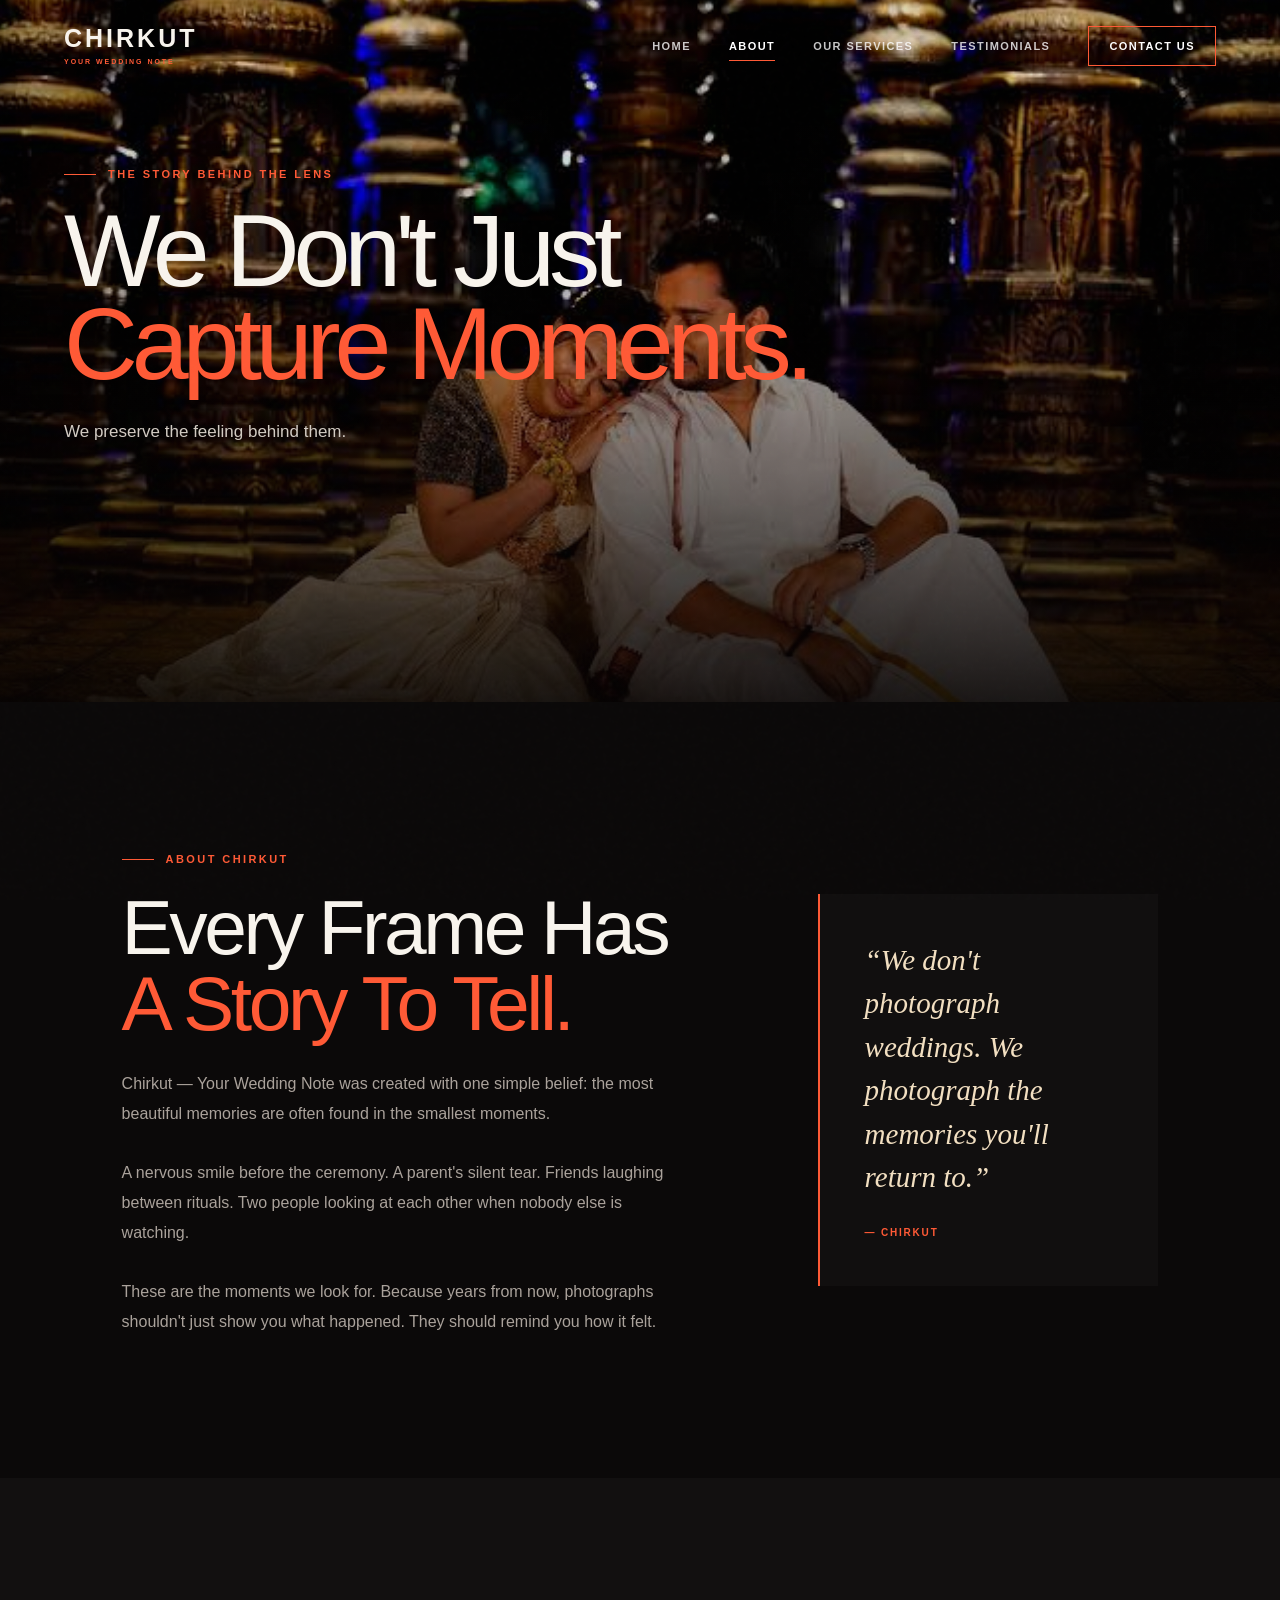
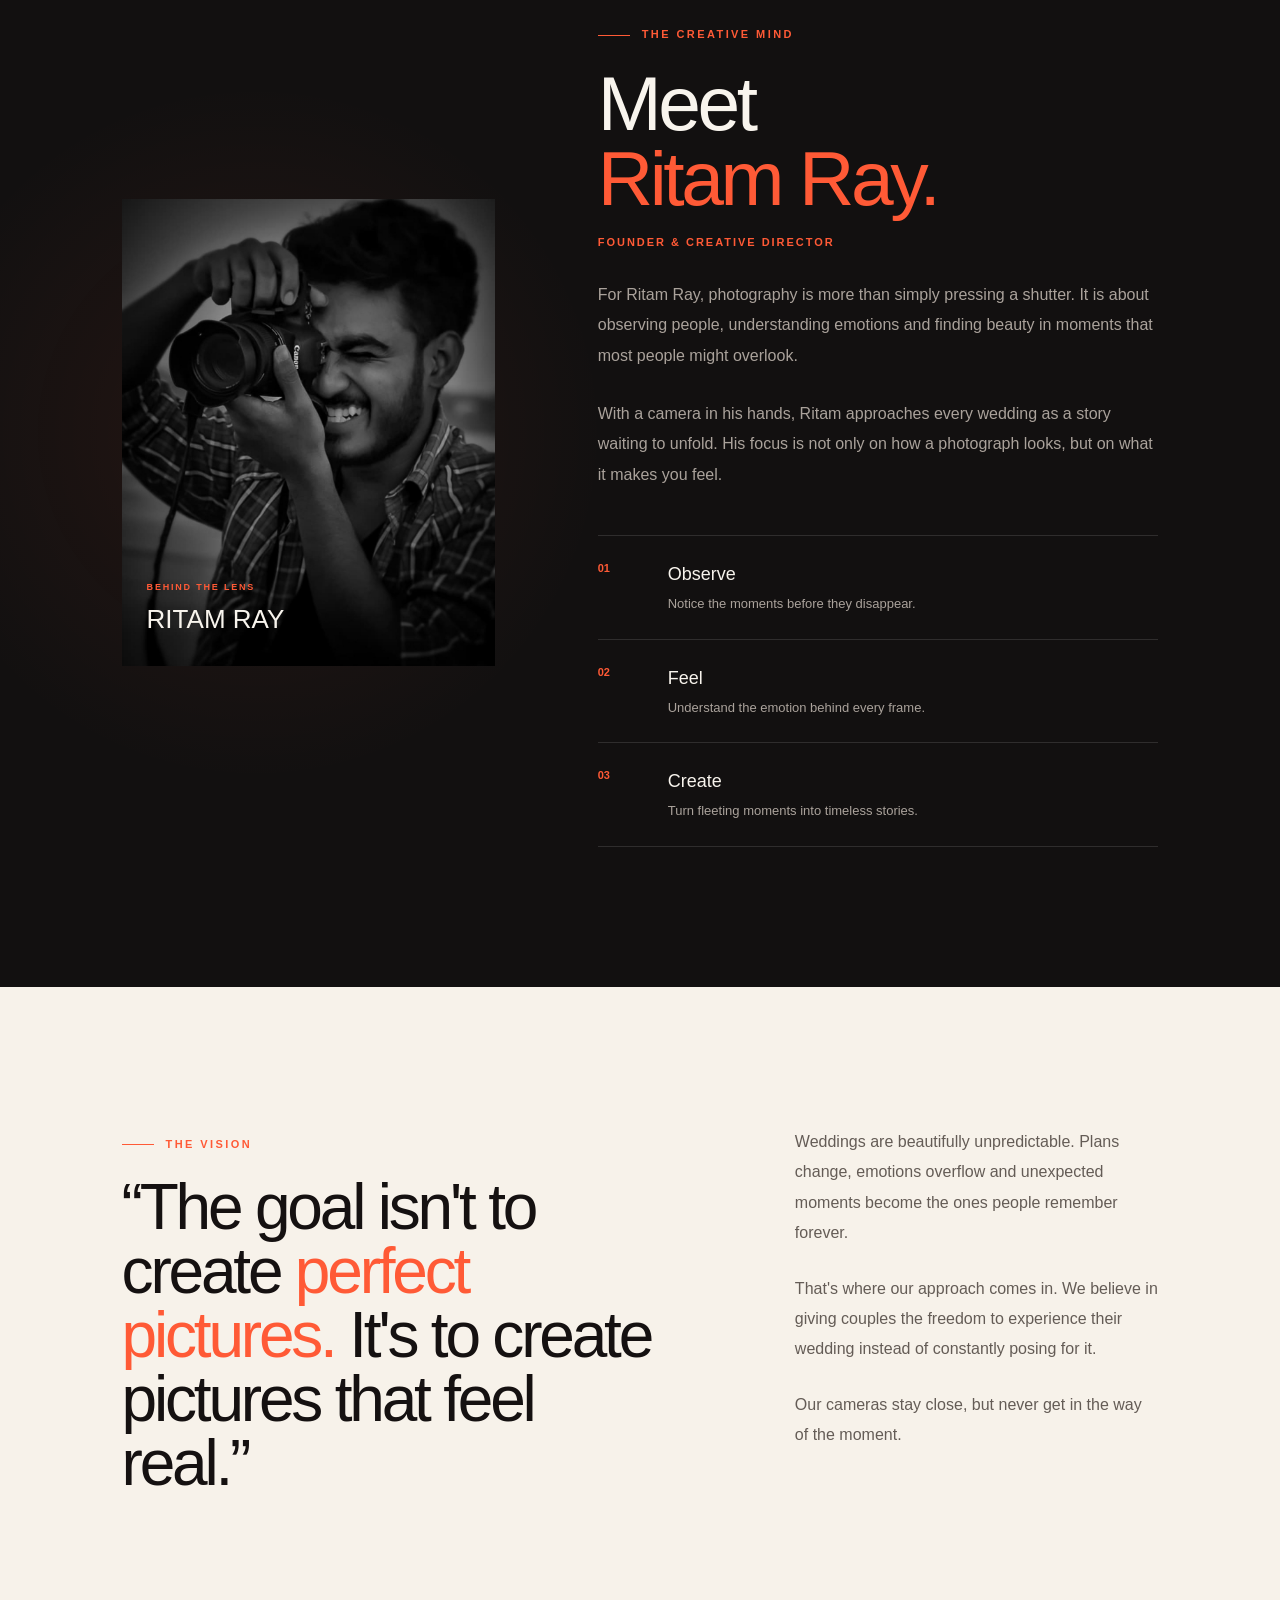
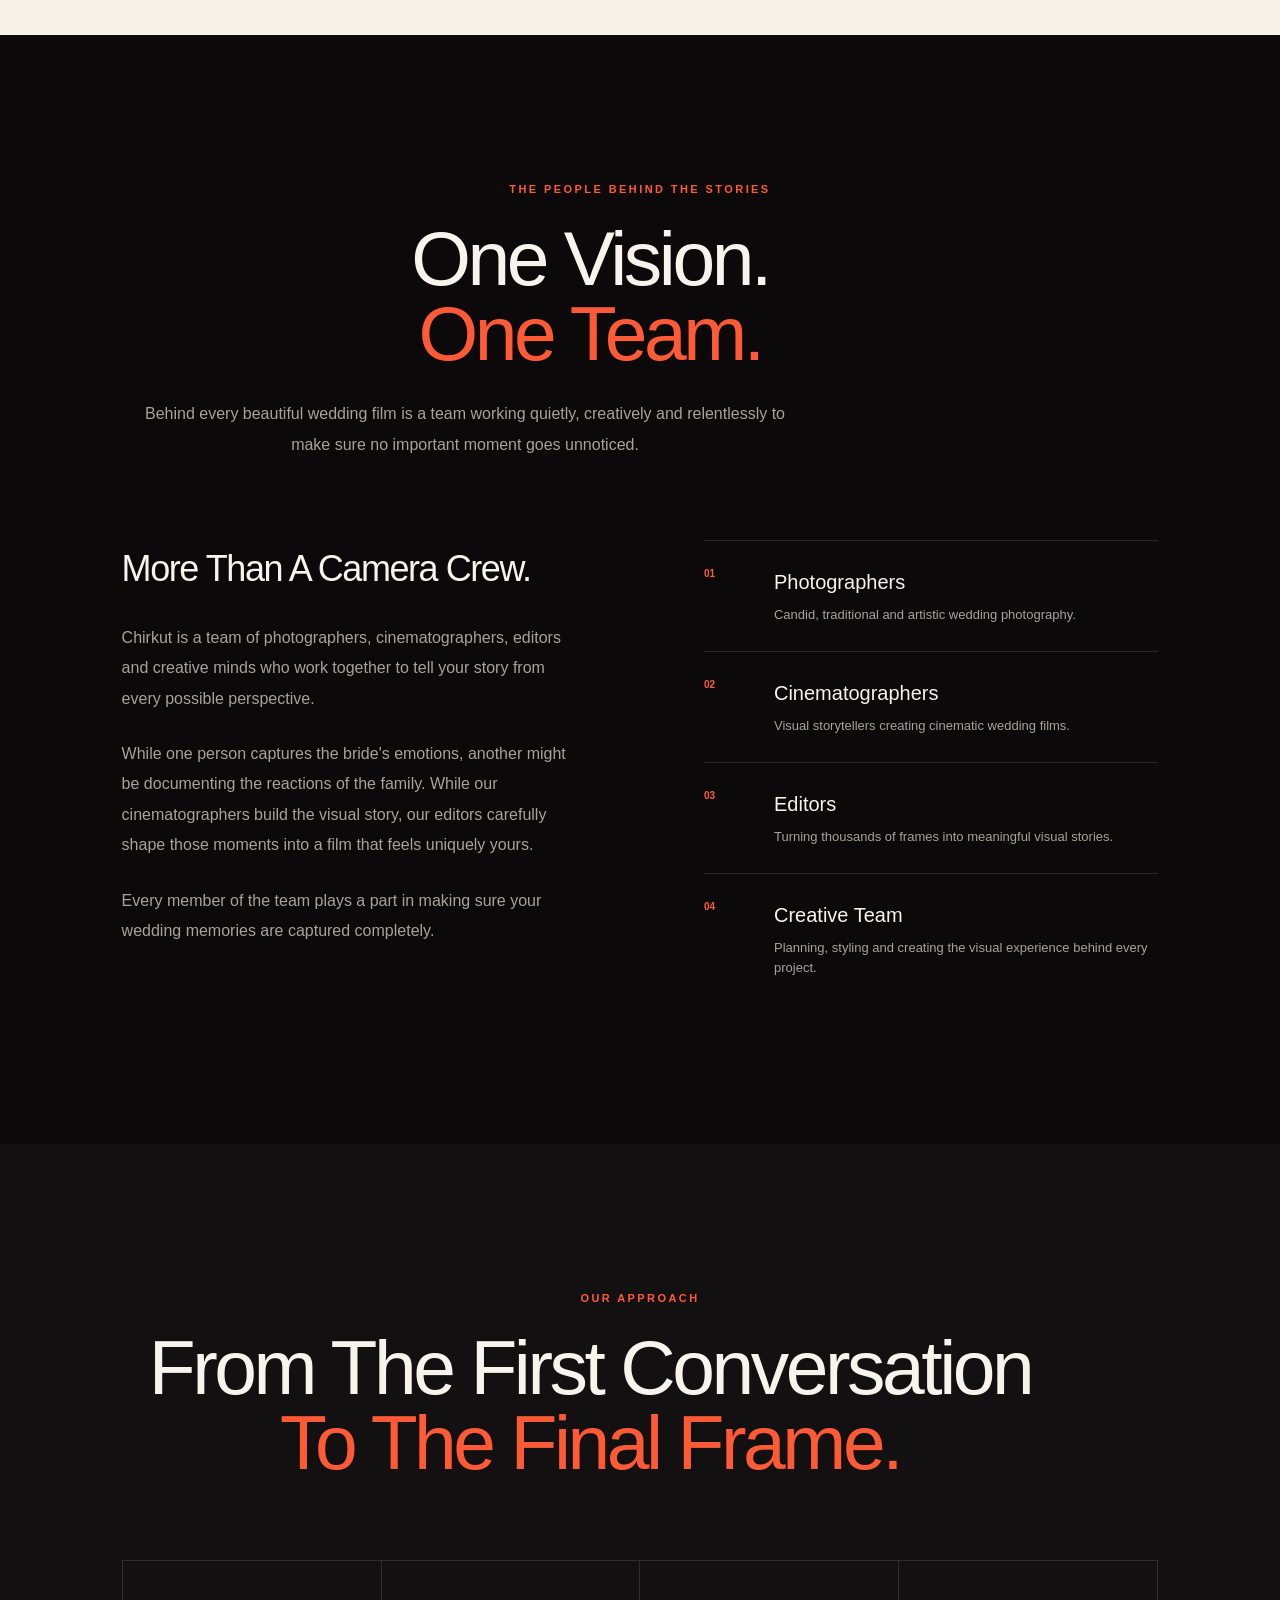
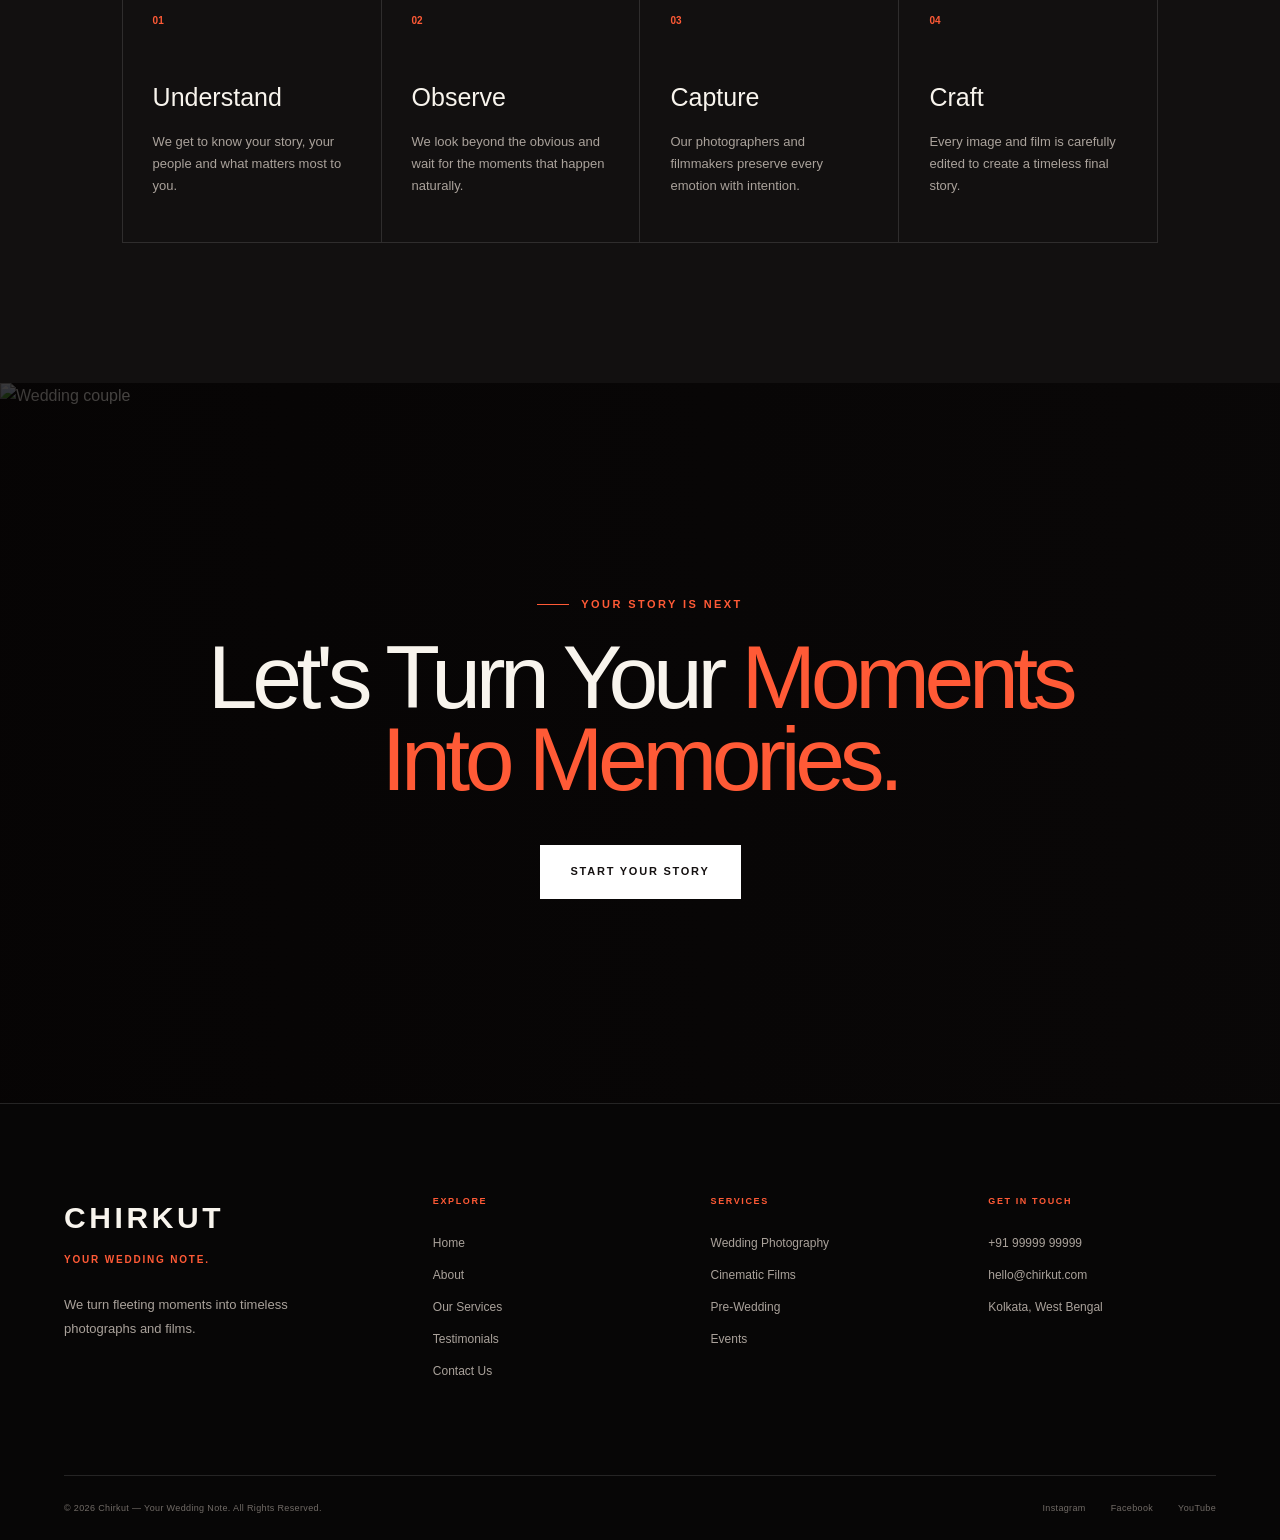
==== commit ee99cd74: "Update about.html" ====
--- a/about.html
+++ b/about.html
@@ -98,7 +98,7 @@
             <div class="page-hero-media">
 
                 <img
-                    src="assets/images/about-hero.jpg"
+                    src="assets/images/pw3.jpeg"
                     alt="Chirkut wedding photography">
 
             </div>
--- a/style.css
+++ b/style.css
@@ -1,10 +1,24 @@
+/* =========================================================
+   CHIRKUT — YOUR WEDDING NOTE
+   MASTER STYLESHEET
+========================================================= */
+
+
+/* =========================================================
+   01. ROOT / VARIABLES
+========================================================= */
+
 :root {
-    --bg: #090707;
-    --bg-soft: #100d0d;
-    --bg-card: #171212;
-
-    --white: #ffffff;
-    --muted: #b8aeaa;
+
+    --bg: #0b0909;
+    --bg-soft: #121010;
+    --bg-card: #171313;
+    --bg-light: #f7f2ea;
+
+    --text: #f8f4ed;
+    --text-dark: #151111;
+    --text-muted: #aaa29b;
+    --text-soft: #d2cbc3;
 
     --accent: #ff5a36;
     --accent-light: #ff795c;
@@ -13,17 +27,32 @@
     --gold: #e8bd72;
     --cream: #f2dfc1;
 
-    --border: rgba(255,255,255,0.11);
-
-    --container: 1240px;
-
-    --serif: "Cormorant Garamond", serif;
-    --sans: "DM Sans", sans-serif;
+    --border: rgba(255, 255, 255, 0.12);
+    --border-dark: rgba(20, 15, 12, 0.14);
+
+    --shadow:
+        0 25px 80px rgba(0, 0, 0, 0.28);
+
+    --shadow-accent:
+        0 20px 60px rgba(255, 90, 54, 0.20);
+
+    --radius-sm: 6px;
+    --radius-md: 14px;
+    --radius-lg: 24px;
+
+    --container: 1380px;
+
+    --transition:
+        0.45s cubic-bezier(0.22, 1, 0.36, 1);
+
+    --transition-fast:
+        0.25s ease;
+
 }
 
 
 /* =========================================================
-   RESET
+   02. RESET
 ========================================================= */
 
 * {
@@ -34,23 +63,56 @@
 
 html {
     scroll-behavior: smooth;
+    overflow-x: hidden;
 }
 
 body {
+
+    font-family:
+        "Helvetica Neue",
+        Helvetica,
+        Arial,
+        sans-serif;
+
     background: var(--bg);
-    color: var(--white);
-    font-family: var(--sans);
+    color: var(--text);
+
     overflow-x: hidden;
+
     line-height: 1.6;
-}
-
-body.loaded {
-    opacity: 1;
+
+    -webkit-font-smoothing: antialiased;
+    text-rendering: optimizeLegibility;
+}
+
+body::before {
+
+    content: "";
+
+    position: fixed;
+
+    inset: 0;
+
+    pointer-events: none;
+
+    z-index: 9999;
+
+    opacity: 0.025;
+
+    background-image:
+        url("data:image/svg+xml,%3Csvg viewBox='0 0 180 180' xmlns='http://www.w3.org/2000/svg'%3E%3Cfilter id='n'%3E%3CfeTurbulence type='fractalNoise' baseFrequency='.85' numOctaves='4' stitchTiles='stitch'/%3E%3C/filter%3E%3Crect width='100%25' height='100%25' filter='url(%23n)' opacity='.5'/%3E%3C/svg%3E");
+
+}
+
+::selection {
+    background: var(--accent);
+    color: white;
 }
 
 img {
     display: block;
     width: 100%;
+    max-width: 100%;
 }
 
 a {
@@ -66,16 +128,16 @@
 }
 
 button {
-    border: 0;
-}
-
-::selection {
-    background: var(--accent);
-    color: #fff;
-}
+    cursor: pointer;
+}
+
+
+/* =========================================================
+   03. CUSTOM SCROLLBAR
+========================================================= */
 
 ::-webkit-scrollbar {
-    width: 8px;
+    width: 7px;
 }
 
 ::-webkit-scrollbar-track {
@@ -84,2114 +146,4668 @@
 
 ::-webkit-scrollbar-thumb {
     background: var(--accent);
+    border-radius: 20px;
+}
+
+::-webkit-scrollbar-thumb:hover {
+    background: var(--accent-light);
 }
 
 
 /* =========================================================
-   GLOBAL
+   04. GLOBAL TYPOGRAPHY
 ========================================================= */
 
-.container {
-    width: min(92%, var(--container));
-    margin-inline: auto;
-}
-
 .section {
+    padding: 140px 5vw;
+}
+
+.section-label {
+
+    display: inline-flex;
+
+    align-items: center;
+    gap: 12px;
+
+    color: var(--accent);
+
+    font-size: 11px;
+    font-weight: 700;
+
+    letter-spacing: 0.22em;
+
+    text-transform: uppercase;
+
+    margin-bottom: 22px;
+}
+
+.section-label::before {
+
+    content: "";
+
+    width: 32px;
+    height: 1px;
+
+    background: var(--accent);
+
+}
+
+.section-title {
+
+    max-width: 900px;
+
+    font-size:
+        clamp(42px, 6vw, 88px);
+
+    line-height: 0.98;
+
+    font-weight: 400;
+
+    letter-spacing: -0.045em;
+}
+
+.section-title span {
+
+    display: block;
+
+    color: var(--accent);
+
+}
+
+.section-description {
+
+    max-width: 650px;
+
+    color: var(--text-muted);
+
+    font-size: 16px;
+
+    line-height: 1.9;
+
+    margin-top: 28px;
+}
+
+.section-header {
+
+    max-width: 1000px;
+
+    margin: 0 auto 80px;
+
+    text-align: center;
+}
+
+.section-header .section-label {
+    justify-content: center;
+}
+
+.section-header .section-label::before {
+    display: none;
+}
+
+.center-button {
+
+    display: flex;
+
+    justify-content: center;
+
+    margin-top: 70px;
+}
+
+
+/* =========================================================
+   05. BUTTONS
+========================================================= */
+
+.btn {
+
     position: relative;
-    padding: 120px 0;
+
+    display: inline-flex;
+
+    align-items: center;
+    justify-content: center;
+
+    gap: 14px;
+
+    min-width: 190px;
+
+    padding: 17px 30px;
+
+    border: 1px solid transparent;
+
+    font-size: 11px;
+
+    font-weight: 700;
+
+    letter-spacing: 0.16em;
+
+    text-transform: uppercase;
+
     overflow: hidden;
-}
-
-.section-bg,
-.section-background {
+
+    transition: var(--transition);
+
+    z-index: 1;
+}
+
+.btn::before {
+
+    content: "";
+
+    position: absolute;
+
+    inset: 0;
+
+    background: white;
+
+    transform: translateY(105%);
+
+    transition: var(--transition);
+
+    z-index: -1;
+
+}
+
+.btn-primary {
+
+    background: var(--accent);
+
+    color: white;
+
+    box-shadow: var(--shadow-accent);
+}
+
+.btn-primary:hover {
+
+    color: var(--text-dark);
+
+    transform: translateY(-4px);
+
+    box-shadow:
+        0 20px 50px rgba(255, 90, 54, 0.35);
+}
+
+.btn-primary:hover::before {
+    transform: translateY(0);
+}
+
+.btn-outline {
+
+    border-color: rgba(255, 255, 255, 0.5);
+
+    color: white;
+
+    background: rgba(255, 255, 255, 0.02);
+}
+
+.btn-outline:hover {
+
+    color: var(--text-dark);
+
+    border-color: white;
+
+    transform: translateY(-4px);
+}
+
+.btn-outline:hover::before {
+    transform: translateY(0);
+}
+
+.btn-light {
+
+    background: white;
+
+    color: var(--text-dark);
+}
+
+.btn-light:hover {
+
+    background: var(--accent);
+
+    color: white;
+
+    transform: translateY(-4px);
+
+}
+
+
+/* =========================================================
+   06. NAVBAR
+========================================================= */
+
+.site-header {
+
+    position: fixed;
+
+    top: 0;
+    left: 0;
+
+    width: 100%;
+
+    z-index: 1000;
+
+    transition: var(--transition);
+}
+
+.site-header.scrolled {
+
+    background:
+        rgba(10, 8, 8, 0.82);
+
+    backdrop-filter: blur(22px);
+
+    -webkit-backdrop-filter: blur(22px);
+
+    border-bottom: 1px solid var(--border);
+}
+
+.navbar {
+
+    width: min(
+        var(--container),
+        90%
+    );
+
+    min-height: 90px;
+
+    margin: auto;
+
+    display: flex;
+
+    align-items: center;
+
+    justify-content: space-between;
+
+}
+
+.logo {
+
+    display: flex;
+
+    flex-direction: column;
+
+    line-height: 1;
+
+    position: relative;
+}
+
+.logo-main {
+
+    font-size: 25px;
+
+    font-weight: 800;
+
+    letter-spacing: 0.12em;
+}
+
+.logo-sub {
+
+    margin-top: 7px;
+
+    color: var(--accent);
+
+    font-size: 7px;
+
+    font-weight: 700;
+
+    letter-spacing: 0.28em;
+}
+
+.nav-links {
+
+    display: flex;
+
+    align-items: center;
+
+    gap: 38px;
+
+    list-style: none;
+}
+
+.nav-link {
+
+    position: relative;
+
+    font-size: 11px;
+
+    font-weight: 600;
+
+    letter-spacing: 0.13em;
+
+    text-transform: uppercase;
+
+    color: rgba(255, 255, 255, 0.78);
+
+    transition: var(--transition-fast);
+}
+
+.nav-link::after {
+
+    content: "";
+
+    position: absolute;
+
+    left: 0;
+    bottom: -9px;
+
+    width: 100%;
+    height: 1px;
+
+    background: var(--accent);
+
+    transform: scaleX(0);
+
+    transform-origin: right;
+
+    transition: var(--transition);
+}
+
+.nav-link:hover,
+.nav-link.active {
+    color: white;
+}
+
+.nav-link:hover::after,
+.nav-link.active::after {
+
+    transform: scaleX(1);
+
+    transform-origin: left;
+}
+
+.nav-cta {
+
+    padding: 13px 20px;
+
+    border: 1px solid var(--accent);
+
+    color: white !important;
+
+    transition: var(--transition);
+}
+
+.nav-cta:hover {
+
+    background: var(--accent);
+
+    box-shadow:
+        0 10px 30px rgba(255, 90, 54, 0.25);
+}
+
+.nav-cta::after {
+    display: none;
+}
+
+.menu-toggle {
+
+    display: none;
+
+    width: 42px;
+    height: 42px;
+
+    border: 1px solid var(--border);
+
+    background: rgba(0, 0, 0, 0.2);
+
+    flex-direction: column;
+
+    align-items: center;
+    justify-content: center;
+
+    gap: 5px;
+}
+
+.menu-toggle span {
+
+    width: 20px;
+    height: 1px;
+
+    background: white;
+
+    transition: var(--transition);
+}
+
+.mobile-menu {
+
+    display: none;
+}
+
+
+/* =========================================================
+   07. HERO
+========================================================= */
+
+.hero {
+
+    position: relative;
+
+    min-height: 100vh;
+
+    display: flex;
+
+    align-items: center;
+
+    overflow: hidden;
+}
+
+.hero-media,
+.hero-overlay {
+
+    position: absolute;
+
+    inset: 0;
+}
+
+.hero-image {
+
+    height: 100%;
+    object-fit: cover;
+
+    animation:
+        heroZoom 14s ease-in-out infinite alternate;
+}
+
+@keyframes heroZoom {
+
+    from {
+        transform: scale(1);
+    }
+
+    to {
+        transform: scale(1.08);
+    }
+
+}
+
+.hero-overlay {
+
+    background:
+        linear-gradient(
+            90deg,
+            rgba(4, 3, 3, 0.82) 0%,
+            rgba(4, 3, 3, 0.45) 48%,
+            rgba(4, 3, 3, 0.2) 100%
+        ),
+        linear-gradient(
+            0deg,
+            rgba(0, 0, 0, 0.72),
+            transparent 45%
+        );
+}
+
+.hero-content {
+
+    position: relative;
+
+    width: min(
+        var(--container),
+        90%
+    );
+
+    margin: auto;
+
+    padding-top: 100px;
+
+    z-index: 2;
+}
+
+.hero-eyebrow {
+
+    color: var(--accent);
+
+    font-size: 11px;
+
+    font-weight: 700;
+
+    letter-spacing: 0.25em;
+
+    margin-bottom: 24px;
+}
+
+.hero-title {
+
+    max-width: 900px;
+
+    font-size:
+        clamp(60px, 9vw, 145px);
+
+    line-height: 0.84;
+
+    font-weight: 300;
+
+    letter-spacing: -0.07em;
+
+    text-transform: uppercase;
+}
+
+.hero-title > span:first-child {
+
+    display: block;
+
+    font-weight: 800;
+
+    color: white;
+}
+
+.hero-title-light {
+
+    display: block;
+
+    margin-top: 15px;
+
+    color: var(--cream);
+
+    font-size: 0.62em;
+
+    font-weight: 300;
+
+    letter-spacing: -0.05em;
+
+    text-transform: none;
+}
+
+.hero-description {
+
+    max-width: 560px;
+
+    margin-top: 35px;
+
+    color: rgba(255,255,255,0.76);
+
+    font-size: 16px;
+
+    line-height: 1.8;
+}
+
+.hero-buttons {
+
+    display: flex;
+
+    gap: 14px;
+
+    margin-top: 40px;
+}
+
+.scroll-indicator {
+
+    position: absolute;
+
+    bottom: 35px;
+    right: 5vw;
+
+    display: flex;
+
+    align-items: center;
+
+    gap: 15px;
+
+    transform: rotate(90deg);
+
+    transform-origin: right center;
+
+    z-index: 2;
+}
+
+.scroll-line {
+
+    width: 60px;
+    height: 1px;
+
+    background: var(--accent);
+}
+
+.scroll-text {
+
+    color: white;
+
+    font-size: 8px;
+
+    letter-spacing: 0.25em;
+
+    font-weight: 700;
+}
+
+
+/* =========================================================
+   08. PAGE HERO
+========================================================= */
+
+.page-hero {
+
+    position: relative;
+
+    min-height: 78vh;
+
+    display: flex;
+
+    align-items: flex-end;
+
+    overflow: hidden;
+
+    padding: 0 5vw 100px;
+}
+
+.page-hero-media,
+.page-hero-overlay {
+
+    position: absolute;
+
+    inset: 0;
+}
+
+.page-hero-media img {
+
+    height: 100%;
+
+    object-fit: cover;
+
+    animation:
+        heroZoom 15s ease-in-out infinite alternate;
+}
+
+.page-hero-overlay {
+
+    background:
+        linear-gradient(
+            0deg,
+            rgba(5, 3, 3, 0.9),
+            rgba(5, 3, 3, 0.15) 70%
+        );
+}
+
+.page-hero-content {
+
+    position: relative;
+
+    width: min(
+        var(--container),
+        100%
+    );
+
+    margin: auto;
+
+    z-index: 2;
+}
+
+.page-hero-content h1 {
+
+    max-width: 1000px;
+
+    font-size:
+        clamp(54px, 8vw, 120px);
+
+    line-height: 0.9;
+
+    font-weight: 300;
+
+    letter-spacing: -0.06em;
+}
+
+.page-hero-content h1 span {
+
+    display: block;
+
+    color: var(--accent);
+}
+
+.page-hero-content > p:last-child {
+
+    margin-top: 28px;
+
+    color: var(--text-soft);
+
+    font-size: 17px;
+}
+
+
+/* =========================================================
+   09. INTRO
+========================================================= */
+
+.intro-container {
+
+    width: min(
+        var(--container),
+        90%
+    );
+
+    margin: auto;
+
+    display: grid;
+
+    grid-template-columns:
+        1fr 1fr;
+
+    gap: 9vw;
+
+    align-items: center;
+}
+
+.intro-image {
+
+    position: relative;
+
+    overflow: hidden;
+
+    aspect-ratio: 4 / 5;
+}
+
+.intro-image::after {
+
+    content: "";
+
+    position: absolute;
+
+    inset: 0;
+
+    border: 1px solid rgba(255,255,255,0.18);
+
+    pointer-events: none;
+}
+
+.intro-image img {
+
+    height: 100%;
+
+    object-fit: cover;
+
+    transition: 1.2s cubic-bezier(.2,.7,.2,1);
+}
+
+.intro-image:hover img {
+    transform: scale(1.07);
+}
+
+.intro-content .section-title span {
+    margin-left: 50px;
+}
+
+
+/* =========================================================
+   10. FEATURED PORTFOLIO
+========================================================= */
+
+.featured-work {
+
+    background:
+        radial-gradient(
+            circle at 80% 20%,
+            rgba(255,90,54,0.08),
+            transparent 30%
+        ),
+        var(--bg-soft);
+}
+
+.portfolio-grid {
+
+    width: min(
+        1500px,
+        94%
+    );
+
+    margin: auto;
+
+    display: grid;
+
+    grid-template-columns:
+        1.25fr 0.75fr;
+
+    gap: 18px;
+}
+
+.portfolio-item {
+
+    position: relative;
+
+    min-height: 520px;
+
+    overflow: hidden;
+
+    display: block;
+}
+
+.portfolio-large {
+    grid-row: span 2;
+}
+
+.portfolio-wide {
+    min-height: 420px;
+}
+
+.portfolio-item img {
+
+    width: 100%;
+    height: 100%;
+
+    object-fit: cover;
+
+    transition:
+        transform 1s cubic-bezier(.2,.7,.2,1),
+        filter 0.7s ease;
+}
+
+.portfolio-item:hover img {
+
+    transform: scale(1.08);
+
+    filter:
+        saturate(1.15)
+        brightness(0.78);
+}
+
+.portfolio-overlay {
+
+    position: absolute;
+
+    inset: 0;
+
+    display: flex;
+
+    flex-direction: column;
+
+    justify-content: flex-end;
+
+    padding: 35px;
+
+    background:
+        linear-gradient(
+            0deg,
+            rgba(0,0,0,0.8),
+            transparent 65%
+        );
+
+    transition: var(--transition);
+}
+
+.portfolio-item:hover .portfolio-overlay {
+
+    background:
+        linear-gradient(
+            0deg,
+            rgba(255,90,54,0.78),
+            transparent 75%
+        );
+}
+
+.portfolio-overlay p {
+
+    color: var(--accent);
+
+    font-size: 10px;
+
+    font-weight: 700;
+
+    letter-spacing: 0.2em;
+
+    transition: var(--transition);
+}
+
+.portfolio-item:hover .portfolio-overlay p {
+    color: white;
+}
+
+.portfolio-overlay h3 {
+
+    margin-top: 8px;
+
+    font-size: 34px;
+
+    font-weight: 400;
+
+    letter-spacing: -0.03em;
+}
+
+.portfolio-overlay span {
+
+    margin-top: 14px;
+
+    color: rgba(255,255,255,0.7);
+
+    font-size: 10px;
+
+    font-weight: 700;
+
+    letter-spacing: 0.15em;
+
+    text-transform: uppercase;
+}
+
+
+/* =========================================================
+   11. SERVICES PREVIEW
+========================================================= */
+
+.services-grid {
+
+    width: min(
+        var(--container),
+        90%
+    );
+
+    margin: auto;
+
+    display: grid;
+
+    grid-template-columns:
+        repeat(4, 1fr);
+
+    gap: 18px;
+}
+
+.service-card {
+
+    position: relative;
+
+    background: var(--bg-card);
+
+    overflow: hidden;
+
+    border: 1px solid var(--border);
+
+    transition: var(--transition);
+}
+
+.service-card:hover {
+
+    transform: translateY(-12px);
+
+    border-color:
+        rgba(255,90,54,0.45);
+
+    box-shadow: var(--shadow-accent);
+}
+
+.service-number {
+
+    position: absolute;
+
+    top: 20px;
+    left: 20px;
+
+    z-index: 3;
+
+    width: 35px;
+    height: 35px;
+
+    display: grid;
+    place-items: center;
+
+    background: var(--accent);
+
+    color: white;
+
+    font-size: 10px;
+
+    font-weight: 700;
+}
+
+.service-image {
+
+    height: 330px;
+
+    overflow: hidden;
+}
+
+.service-image img {
+
+    height: 100%;
+
+    object-fit: cover;
+
+    transition:
+        transform 0.9s
+        cubic-bezier(.2,.7,.2,1);
+}
+
+.service-card:hover .service-image img {
+    transform: scale(1.09);
+}
+
+.service-content {
+    padding: 30px;
+}
+
+.service-content h3 {
+
+    font-size: 25px;
+
+    font-weight: 400;
+
+    letter-spacing: -0.03em;
+}
+
+.service-content p {
+
+    margin-top: 12px;
+
+    color: var(--text-muted);
+
+    font-size: 14px;
+
+    line-height: 1.7;
+}
+
+.service-content a {
+
+    display: inline-block;
+
+    margin-top: 25px;
+
+    color: var(--accent);
+
+    font-size: 10px;
+
+    font-weight: 700;
+
+    letter-spacing: 0.15em;
+
+    text-transform: uppercase;
+}
+
+
+/* =========================================================
+   12. CINEMATIC SHOWCASE
+========================================================= */
+
+.cinematic-showcase {
+
+    position: relative;
+
+    min-height: 90vh;
+
+    display: grid;
+
+    place-items: center;
+
+    overflow: hidden;
+}
+
+.cinematic-media,
+.cinematic-overlay {
+
+    position: absolute;
+
+    inset: 0;
+}
+
+.cinematic-media img {
+
+    width: 100%;
+    height: 100%;
+
+    object-fit: cover;
+
+    transition:
+        transform 1.5s ease;
+}
+
+.cinematic-showcase:hover .cinematic-media img {
+    transform: scale(1.04);
+}
+
+.cinematic-overlay {
+
+    background:
+        radial-gradient(
+            circle,
+            rgba(0,0,0,0.12),
+            rgba(0,0,0,0.82)
+        );
+}
+
+.cinematic-content {
+
+    position: relative;
+
+    text-align: center;
+
+    z-index: 2;
+}
+
+.cinematic-content h2 {
+
+    max-width: 850px;
+
+    font-size:
+        clamp(45px, 7vw, 100px);
+
+    line-height: 0.95;
+
+    font-weight: 300;
+
+    letter-spacing: -0.055em;
+}
+
+.cinematic-content h2 span {
+
+    display: block;
+
+    color: var(--accent);
+}
+
+.cinematic-content > p {
+
+    margin-top: 25px;
+
+    color: var(--text-soft);
+}
+
+.play-button {
+
+    width: 100px;
+    height: 100px;
+
+    margin-top: 45px;
+
+    border: 1px solid rgba(255,255,255,0.55);
+
+    border-radius: 50%;
+
+    background:
+        rgba(255,255,255,0.08);
+
+    color: white;
+
+    backdrop-filter: blur(12px);
+
+    transition: var(--transition);
+
+    position: relative;
+}
+
+.play-button::before {
+
+    content: "";
+
+    position: absolute;
+
+    inset: -12px;
+
+    border: 1px solid rgba(255,90,54,0.55);
+
+    border-radius: 50%;
+
+    animation:
+        pulseRing 2.2s infinite;
+}
+
+@keyframes pulseRing {
+
+    0% {
+        transform: scale(0.85);
+        opacity: 0;
+    }
+
+    40% {
+        opacity: 1;
+    }
+
+    100% {
+        transform: scale(1.15);
+        opacity: 0;
+    }
+}
+
+.play-button:hover {
+
+    background: var(--accent);
+
+    border-color: var(--accent);
+
+    transform: scale(1.1);
+}
+
+.play-icon {
+
+    margin-left: 4px;
+
+    font-size: 19px;
+}
+
+.play-label {
+
+    color: white !important;
+
+    font-size: 10px;
+
+    font-weight: 700;
+
+    letter-spacing: 0.2em;
+}
+
+
+/* =========================================================
+   13. STATS
+========================================================= */
+
+.stats {
+
+    background: var(--bg-light);
+
+    color: var(--text-dark);
+}
+
+.stats .section-label {
+    color: var(--accent);
+}
+
+.stats .section-title span {
+    color: var(--accent);
+}
+
+.stats-grid {
+
+    width: min(
+        var(--container),
+        90%
+    );
+
+    margin: auto;
+
+    display: grid;
+
+    grid-template-columns:
+        repeat(4, 1fr);
+
+    border-top:
+        1px solid var(--border-dark);
+
+    border-bottom:
+        1px solid var(--border-dark);
+}
+
+.stat-item {
+
+    padding: 65px 30px;
+
+    text-align: center;
+
+    border-right:
+        1px solid var(--border-dark);
+
+    transition: var(--transition);
+}
+
+.stat-item:last-child {
+    border-right: none;
+}
+
+.stat-item:hover {
+    background: var(--accent);
+    color: white;
+}
+
+.stat-item strong {
+
+    display: block;
+
+    font-size:
+        clamp(48px, 6vw, 80px);
+
+    font-weight: 300;
+
+    line-height: 1;
+
+    letter-spacing: -0.06em;
+}
+
+.stat-item span {
+
+    display: block;
+
+    margin-top: 15px;
+
+    font-size: 10px;
+
+    font-weight: 700;
+
+    letter-spacing: 0.16em;
+
+    text-transform: uppercase;
+
+    opacity: 0.7;
+}
+
+
+/* =========================================================
+   14. TESTIMONIAL PREVIEW
+========================================================= */
+
+.testimonial-grid {
+
+    width: min(
+        1100px,
+        90%
+    );
+
+    margin: auto;
+
+    display: grid;
+
+    grid-template-columns:
+        repeat(2, 1fr);
+
+    gap: 22px;
+}
+
+.testimonial-card {
+
+    position: relative;
+
+    padding: 50px;
+
+    background:
+        linear-gradient(
+            145deg,
+            rgba(255,255,255,0.055),
+            rgba(255,255,255,0.015)
+        );
+
+    border:
+        1px solid var(--border);
+
+    transition: var(--transition);
+}
+
+.testimonial-card:hover {
+
+    transform: translateY(-10px);
+
+    border-color:
+        rgba(255,90,54,0.4);
+
+    box-shadow: var(--shadow);
+}
+
+.quote-mark {
+
+    color: var(--accent);
+
+    font-family: Georgia, serif;
+
+    font-size: 80px;
+
+    line-height: 0.6;
+
+    opacity: 0.9;
+}
+
+.testimonial-text {
+
+    margin-top: 25px;
+
+    font-size: 19px;
+
+    line-height: 1.8;
+
+    color: var(--text-soft);
+}
+
+.client-info {
+
+    display: flex;
+
+    align-items: center;
+
+    gap: 15px;
+
+    margin-top: 35px;
+}
+
+.client-image {
+
+    width: 52px;
+    height: 52px;
+
+    border-radius: 50%;
+
+    overflow: hidden;
+}
+
+.client-image img {
+
+    height: 100%;
+
+    object-fit: cover;
+}
+
+.client-info h3 {
+
+    font-size: 14px;
+
+    font-weight: 600;
+}
+
+.client-info span {
+
+    display: block;
+
+    margin-top: 3px;
+
+    color: var(--text-muted);
+
+    font-size: 10px;
+
+    letter-spacing: 0.08em;
+}
+
+.text-link {
+
+    display: inline-flex;
+
+    align-items: center;
+
+    gap: 15px;
+
+    color: var(--accent);
+
+    font-size: 11px;
+
+    font-weight: 700;
+
+    letter-spacing: 0.16em;
+
+    text-transform: uppercase;
+
+    transition: var(--transition);
+}
+
+.text-link span {
+
+    font-size: 20px;
+
+    transition: var(--transition);
+}
+
+.text-link:hover {
+    color: white;
+}
+
+.text-link:hover span {
+    transform: translateX(8px);
+}
+
+
+/* =========================================================
+   15. FINAL CTA
+========================================================= */
+
+.final-cta,
+.about-cta,
+.services-final-cta,
+.testimonials-final-cta,
+.contact-final-cta {
+
+    position: relative;
+
+    min-height: 80vh;
+
+    display: grid;
+
+    place-items: center;
+
+    overflow: hidden;
+}
+
+.final-cta-media,
+.final-cta-overlay,
+.about-cta-media,
+.about-cta-overlay,
+.services-final-cta-media,
+.services-final-cta-overlay,
+.testimonials-final-cta-media,
+.testimonials-final-cta-overlay,
+.contact-final-cta-media,
+.contact-final-cta-overlay {
+
+    position: absolute;
+
+    inset: 0;
+}
+
+.final-cta-media img,
+.about-cta-media img,
+.services-final-cta-media img,
+.testimonials-final-cta-media img,
+.contact-final-cta-media img {
+
+    width: 100%;
+    height: 100%;
+
+    object-fit: cover;
+
+    transition:
+        transform 1.5s
+        cubic-bezier(.2,.7,.2,1);
+}
+
+.final-cta:hover img,
+.about-cta:hover img,
+.services-final-cta:hover img,
+.testimonials-final-cta:hover img,
+.contact-final-cta:hover img {
+
+    transform: scale(1.05);
+}
+
+.final-cta-overlay,
+.about-cta-overlay,
+.services-final-cta-overlay,
+.testimonials-final-cta-overlay,
+.contact-final-cta-overlay {
+
+    background:
+        linear-gradient(
+            90deg,
+            rgba(5,3,3,0.78),
+            rgba(5,3,3,0.28)
+        );
+}
+
+.final-cta-content,
+.about-cta-content,
+.services-final-cta-content,
+.testimonials-final-cta-content,
+.contact-final-cta-content {
+
+    position: relative;
+
+    width: min(
+        1000px,
+        90%
+    );
+
+    text-align: center;
+
+    z-index: 2;
+}
+
+.final-cta-content h2,
+.about-cta-content h2,
+.services-final-cta-content h2,
+.testimonials-final-cta-content h2,
+.contact-final-cta-content h2 {
+
+    font-size:
+        clamp(48px, 7vw, 100px);
+
+    line-height: 0.92;
+
+    font-weight: 300;
+
+    letter-spacing: -0.06em;
+
+    margin-bottom: 45px;
+}
+
+.final-cta-content h2 span,
+.about-cta-content h2 span,
+.services-final-cta-content h2 span,
+.testimonials-final-cta-content h2 span,
+.contact-final-cta-content h2 span {
+
+    color: var(--accent);
+}
+
+
+/* =========================================================
+   16. ABOUT PAGE
+========================================================= */
+
+.about-intro-container {
+
+    width: min(
+        var(--container),
+        90%
+    );
+
+    margin: auto;
+
+    display: grid;
+
+    grid-template-columns:
+        1.25fr 0.75fr;
+
+    gap: 10vw;
+
+    align-items: center;
+}
+
+.about-intro-highlight {
+
+    padding: 45px;
+
+    border-left:
+        2px solid var(--accent);
+
+    background:
+        rgba(255,255,255,0.025);
+}
+
+.about-intro-highlight p {
+
+    font-family: Georgia, serif;
+
+    font-size: 29px;
+
+    line-height: 1.5;
+
+    font-style: italic;
+
+    color: var(--cream);
+}
+
+.highlight-author {
+
+    display: block;
+
+    margin-top: 25px;
+
+    color: var(--accent);
+
+    font-size: 10px;
+
+    font-weight: 700;
+
+    letter-spacing: 0.18em;
+}
+
+.founder-section {
+
+    background:
+        radial-gradient(
+            circle at 20% 50%,
+            rgba(255,90,54,0.08),
+            transparent 30%
+        ),
+        var(--bg-soft);
+}
+
+.founder-container {
+
+    width: min(
+        var(--container),
+        90%
+    );
+
+    margin: auto;
+
+    display: grid;
+
+    grid-template-columns:
+        0.8fr 1.2fr;
+
+    gap: 8vw;
+
+    align-items: center;
+}
+
+.founder-image {
+
+    position: relative;
+
+    aspect-ratio: 4 / 5;
+
+    overflow: hidden;
+}
+
+.founder-image img {
+
+    width: 100%;
+    height: 100%;
+
+    object-fit: cover;
+
+    filter: grayscale(100%);
+
+    transition: 1s ease;
+}
+
+.founder-image:hover img {
+
+    filter: grayscale(0%);
+
+    transform: scale(1.04);
+}
+
+.founder-image-caption {
+
+    position: absolute;
+
+    left: 25px;
+    bottom: 25px;
+
+    display: flex;
+
+    flex-direction: column;
+
+    z-index: 2;
+}
+
+.founder-image-caption span {
+
+    color: var(--accent);
+
+    font-size: 9px;
+
+    font-weight: 700;
+
+    letter-spacing: 0.2em;
+}
+
+.founder-image-caption strong {
+
+    margin-top: 5px;
+
+    font-size: 26px;
+
+    font-weight: 400;
+}
+
+.founder-role {
+
+    color: var(--accent);
+
+    font-size: 11px;
+
+    font-weight: 700;
+
+    letter-spacing: 0.18em;
+
+    text-transform: uppercase;
+
+    margin-top: 18px;
+}
+
+.founder-philosophy {
+
+    margin-top: 45px;
+
+    border-top: 1px solid var(--border);
+}
+
+.philosophy-item {
+
+    display: grid;
+
+    grid-template-columns: 50px 1fr;
+
+    gap: 20px;
+
+    padding: 24px 0;
+
+    border-bottom: 1px solid var(--border);
+
+}
+
+.philosophy-number {
+
+    color: var(--accent);
+
+    font-size: 11px;
+
+    font-weight: 700;
+}
+
+.philosophy-item h3 {
+
+    font-size: 18px;
+
+    font-weight: 500;
+}
+
+.philosophy-item p {
+
+    margin-top: 5px;
+
+    color: var(--text-muted);
+
+    font-size: 13px;
+}
+
+.vision-section {
+
+    background: var(--bg-light);
+
+    color: var(--text-dark);
+}
+
+.vision-container {
+
+    width: min(
+        var(--container),
+        90%
+    );
+
+    margin: auto;
+
+    display: grid;
+
+    grid-template-columns:
+        1.2fr 0.8fr;
+
+    gap: 10vw;
+}
+
+.vision-heading h2 {
+
+    font-size:
+        clamp(40px, 5vw, 75px);
+
+    line-height: 1;
+
+    font-weight: 300;
+
+    letter-spacing: -0.05em;
+}
+
+.vision-heading h2 span {
+    color: var(--accent);
+}
+
+.vision-content p {
+
+    margin-bottom: 25px;
+
+    color: #645c56;
+
+    line-height: 1.9;
+}
+
+.team-content {
+
+    width: min(
+        var(--container),
+        90%
+    );
+
+    margin: auto;
+
+    display: grid;
+
+    grid-template-columns:
+        1fr 1fr;
+
+    gap: 10vw;
+}
+
+.team-story h3 {
+
+    font-size: 36px;
+
+    font-weight: 400;
+
+    letter-spacing: -0.04em;
+}
+
+.team-story p {
+
+    margin-top: 25px;
+
+    color: var(--text-muted);
+
+    line-height: 1.9;
+}
+
+.team-role {
+
+    display: grid;
+
+    grid-template-columns: 50px 1fr;
+
+    gap: 20px;
+
+    padding: 25px 0;
+
+    border-top: 1px solid var(--border);
+
+    transition: var(--transition);
+}
+
+.team-role:hover {
+
+    padding-left: 12px;
+
+    border-color: var(--accent);
+}
+
+.team-role > span {
+
+    color: var(--accent);
+
+    font-size: 10px;
+
+    font-weight: 700;
+}
+
+.team-role h3 {
+
+    font-size: 20px;
+
+    font-weight: 400;
+}
+
+.team-role p {
+
+    margin-top: 7px;
+
+    color: var(--text-muted);
+
+    font-size: 13px;
+}
+
+.approach-section {
+
+    background: var(--bg-soft);
+}
+
+.approach-grid {
+
+    width: min(
+        var(--container),
+        90%
+    );
+
+    margin: auto;
+
+    display: grid;
+
+    grid-template-columns:
+        repeat(4, 1fr);
+
+    border-left: 1px solid var(--border);
+}
+
+.approach-card {
+
+    padding: 45px 30px;
+
+    border-right: 1px solid var(--border);
+
+    border-top: 1px solid var(--border);
+
+    border-bottom: 1px solid var(--border);
+
+    transition: var(--transition);
+}
+
+.approach-card:hover {
+
+    background: var(--accent);
+
+    transform: translateY(-8px);
+}
+
+.approach-card > span {
+
+    color: var(--accent);
+
+    font-size: 10px;
+
+    font-weight: 700;
+}
+
+.approach-card:hover > span {
+    color: white;
+}
+
+.approach-card h3 {
+
+    margin-top: 45px;
+
+    font-size: 25px;
+
+    font-weight: 400;
+}
+
+.approach-card p {
+
+    margin-top: 14px;
+
+    color: var(--text-muted);
+
+    font-size: 13px;
+
+    line-height: 1.7;
+}
+
+.approach-card:hover p {
+    color: rgba(255,255,255,0.78);
+}
+
+
+/* =========================================================
+   17. SERVICES PAGE
+========================================================= */
+
+.services-intro-content {
+
+    width: min(
+        850px,
+        90%
+    );
+
+    margin: auto;
+
+    text-align: center;
+}
+
+.services-intro-content .section-label {
+    justify-content: center;
+}
+
+.services-intro-content .section-label::before {
+    display: none;
+}
+
+.services-intro-content .section-description {
+    margin-left: auto;
+    margin-right: auto;
+}
+
+.service-showcase {
+
+    position: relative;
+
+    min-height: 90vh;
+
+    display: flex;
+
+    align-items: center;
+
+    overflow: hidden;
+}
+
+.service-showcase-media,
+.service-showcase-overlay {
+
+    position: absolute;
+
+    inset: 0;
+}
+
+.service-showcase-media img {
+
+    width: 100%;
+    height: 100%;
+
+    object-fit: cover;
+
+    transition:
+        transform 1.5s
+        cubic-bezier(.2,.7,.2,1);
+}
+
+.service-showcase:hover
+.service-showcase-media img {
+
+    transform: scale(1.045);
+}
+
+.service-showcase-overlay {
+
+    background:
+        linear-gradient(
+            90deg,
+            rgba(5,3,3,0.88),
+            rgba(5,3,3,0.28)
+        );
+}
+
+.service-showcase-content {
+
+    position: relative;
+
+    width: min(
+        700px,
+        90%
+    );
+
+    margin-left: 8vw;
+
+    z-index: 2;
+}
+
+.service-content-right {
+
+    margin-left: auto;
+
+    margin-right: 8vw;
+}
+
+.service-showcase-content .service-number {
+
+    position: static;
+
+    display: inline-grid;
+
+    margin-bottom: 25px;
+}
+
+.service-showcase-content h2 {
+
+    font-size:
+        clamp(55px, 7vw, 105px);
+
+    line-height: 0.9;
+
+    font-weight: 300;
+
+    letter-spacing: -0.06em;
+}
+
+.service-showcase-content h2 span {
+
+    display: block;
+
+    color: var(--accent);
+}
+
+.service-showcase-content > p:not(.section-label) {
+
+    max-width: 570px;
+
+    margin-top: 25px;
+
+    color: var(--text-soft);
+
+    line-height: 1.85;
+}
+
+.service-showcase-content .btn {
+    margin-top: 35px;
+}
+
+.wedding-subservices,
+.prewedding-highlights,
+.commercial-services {
+
+    background: var(--bg-soft);
+}
+
+.wedding-events-grid {
+
+    width: min(
+        1300px,
+        90%
+    );
+
+    margin: auto;
+
+    display: grid;
+
+    grid-template-columns:
+        repeat(3, 1fr);
+
+    gap: 20px;
+}
+
+.wedding-event-card {
+
+    position: relative;
+
+    overflow: hidden;
+
+    background: var(--bg-card);
+
+    border: 1px solid var(--border);
+
+    transition: var(--transition);
+}
+
+.wedding-event-card:hover {
+
+    transform: translateY(-10px);
+
+    border-color: var(--accent);
+
+    box-shadow: var(--shadow-accent);
+}
+
+.wedding-event-image {
+
+    height: 480px;
+
+    overflow: hidden;
+}
+
+.wedding-event-image img {
+
+    height: 100%;
+
+    object-fit: cover;
+
+    transition: 1s ease;
+}
+
+.wedding-event-card:hover img {
+    transform: scale(1.08);
+}
+
+.wedding-event-content {
+
+    padding: 30px;
+}
+
+.wedding-event-content > span {
+
+    color: var(--accent);
+
+    font-size: 10px;
+
+    font-weight: 700;
+}
+
+.wedding-event-content h3 {
+
+    margin-top: 10px;
+
+    font-size: 30px;
+
+    font-weight: 400;
+}
+
+.wedding-event-content p {
+
+    margin-top: 10px;
+
+    color: var(--text-muted);
+
+    font-size: 13px;
+
+    line-height: 1.8;
+}
+
+.service-statement {
+
+    position: relative;
+
+    min-height: 70vh;
+
+    display: grid;
+
+    place-items: center;
+
+    overflow: hidden;
+}
+
+.service-statement-media,
+.service-statement-overlay {
+
+    position: absolute;
+
+    inset: 0;
+}
+
+.service-statement-media img {
+
+    width: 100%;
+    height: 100%;
+
+    object-fit: cover;
+}
+
+.service-statement-overlay {
+
+    background:
+        rgba(0,0,0,0.58);
+}
+
+.service-statement-content {
+
+    position: relative;
+
+    max-width: 900px;
+
+    padding: 40px;
+
+    text-align: center;
+
+    z-index: 2;
+}
+
+.service-statement-content p {
+
+    font-size:
+        clamp(40px, 6vw, 82px);
+
+    line-height: 1;
+
+    font-weight: 300;
+
+    letter-spacing: -0.055em;
+}
+
+.service-statement-content span {
+
+    display: block;
+
+    margin-top: 25px;
+
+    color: var(--accent);
+
+    font-size: 16px;
+
+    letter-spacing: 0.03em;
+}
+
+.prewedding-grid,
+.commercial-grid {
+
+    width: min(
+        1300px,
+        90%
+    );
+
+    margin: auto;
+
+    display: grid;
+
+    grid-template-columns:
+        repeat(3, 1fr);
+
+    gap: 20px;
+}
+
+.prewedding-card,
+.commercial-card {
+
+    position: relative;
+
+    overflow: hidden;
+
+    background: var(--bg-card);
+
+    border: 1px solid var(--border);
+
+    transition: var(--transition);
+}
+
+.prewedding-card:hover,
+.commercial-card:hover {
+
+    transform: translateY(-10px);
+
+    border-color: var(--accent);
+}
+
+.prewedding-card > img,
+.commercial-card-image img {
+
+    width: 100%;
+
+    height: 450px;
+
+    object-fit: cover;
+
+    transition: 1s ease;
+}
+
+.prewedding-card:hover > img,
+.commercial-card:hover img {
+
+    transform: scale(1.08);
+}
+
+.prewedding-card > div,
+.commercial-card-content {
+
+    padding: 28px;
+}
+
+.prewedding-card h3,
+.commercial-card h3 {
+
+    font-size: 25px;
+
+    font-weight: 400;
+}
+
+.prewedding-card p,
+.commercial-card p {
+
+    margin-top: 8px;
+
+    color: var(--text-muted);
+
+    font-size: 13px;
+}
+
+.commercial-card-image {
+
+    overflow: hidden;
+}
+
+.commercial-card-content > span {
+
+    color: var(--accent);
+
+    font-size: 10px;
+
+    font-weight: 700;
+}
+
+.commercial-card-content h3 {
+    margin-top: 8px;
+}
+
+
+/* =========================================================
+   18. TESTIMONIALS PAGE
+========================================================= */
+
+.testimonials-intro-content {
+
+    width: min(
+        850px,
+        90%
+    );
+
+    margin: auto;
+
+    text-align: center;
+}
+
+.testimonials-intro-content .section-label {
+    justify-content: center;
+}
+
+.testimonials-intro-content .section-label::before {
+    display: none;
+}
+
+.testimonials-intro-content
+.section-description {
+
+    margin-left: auto;
+    margin-right: auto;
+}
+
+.featured-testimonial-container {
+
+    width: min(
+        1250px,
+        90%
+    );
+
+    margin: auto;
+
+    display: grid;
+
+    grid-template-columns:
+        0.85fr 1.15fr;
+
+    gap: 7vw;
+
+    align-items: center;
+}
+
+.featured-testimonial-image {
+
+    position: relative;
+
+    aspect-ratio: 4 / 5;
+
+    overflow: hidden;
+}
+
+.featured-testimonial-image img {
+
+    width: 100%;
+    height: 100%;
+
+    object-fit: cover;
+
+    transition: 1s ease;
+}
+
+.featured-testimonial-image:hover img {
+    transform: scale(1.05);
+}
+
+.image-caption {
+
+    position: absolute;
+
+    left: 25px;
+    bottom: 25px;
+
+    display: flex;
+
+    flex-direction: column;
+
+    z-index: 2;
+}
+
+.image-caption span {
+
+    color: var(--accent);
+
+    font-size: 9px;
+
+    font-weight: 700;
+
+    letter-spacing: 0.18em;
+}
+
+.image-caption strong {
+
+    margin-top: 5px;
+
+    font-size: 22px;
+
+    font-weight: 400;
+}
+
+.featured-testimonial-content blockquote {
+
+    margin-top: 30px;
+
+    font-family: Georgia, serif;
+
+    font-size:
+        clamp(30px, 4vw, 54px);
+
+    line-height: 1.1;
+
+    font-style: italic;
+
+    letter-spacing: -0.025em;
+}
+
+.featured-testimonial-content > p {
+
+    margin-top: 28px;
+
+    max-width: 600px;
+
+    color: var(--text-muted);
+
+    line-height: 1.9;
+}
+
+.testimonial-author {
+
+    display: flex;
+
+    flex-direction: column;
+
+    margin-top: 35px;
+
+    padding-top: 25px;
+
+    border-top: 1px solid var(--border);
+}
+
+.testimonial-author strong {
+
+    font-size: 15px;
+
+    font-weight: 600;
+}
+
+.testimonial-author span {
+
+    margin-top: 5px;
+
+    color: var(--accent);
+
+    font-size: 10px;
+
+    letter-spacing: 0.12em;
+
+    text-transform: uppercase;
+}
+
+.testimonials-grid {
+
+    width: min(
+        1250px,
+        90%
+    );
+
+    margin: auto;
+
+    display: grid;
+
+    grid-template-columns:
+        repeat(2, 1fr);
+
+    gap: 18px;
+}
+
+.testimonial-story-card {
+
+    padding: 45px;
+
+    border: 1px solid var(--border);
+
+    background: var(--bg-card);
+
+    transition: var(--transition);
+}
+
+.testimonial-story-card:hover {
+
+    transform: translateY(-10px);
+
+    border-color: var(--accent);
+
+    box-shadow: var(--shadow-accent);
+}
+
+.testimonial-story-featured {
+
+    background:
+        linear-gradient(
+            135deg,
+            rgba(255,90,54,0.14),
+            rgba(255,255,255,0.025)
+        );
+}
+
+.testimonial-story-top {
+
+    display: flex;
+
+    justify-content: space-between;
+
+    align-items: center;
+}
+
+.testimonial-rating {
+
+    color: var(--gold);
+
+    font-size: 13px;
+
+    letter-spacing: 4px;
+}
+
+.testimonial-story-card > p {
+
+    margin-top: 28px;
+
+    color: var(--text-soft);
+
+    font-size: 17px;
+
+    line-height: 1.8;
+}
+
+.testimonial-client {
+
+    display: flex;
+
+    align-items: center;
+
+    gap: 14px;
+
+    margin-top: 35px;
+}
+
+.testimonial-client-image {
+
+    width: 52px;
+    height: 52px;
+
+    border-radius: 50%;
+
+    overflow: hidden;
+}
+
+.testimonial-client-image img {
+
+    width: 100%;
+    height: 100%;
+
+    object-fit: cover;
+}
+
+.testimonial-client strong {
+
+    display: block;
+
+    font-size: 14px;
+}
+
+.testimonial-client span {
+
+    display: block;
+
+    margin-top: 4px;
+
+    color: var(--text-muted);
+
+    font-size: 10px;
+}
+
+.testimonial-stats {
+
+    background: var(--accent);
+
+    color: white;
+}
+
+.testimonial-stats-container {
+
+    width: min(
+        var(--container),
+        90%
+    );
+
+    margin: auto;
+
+    display: grid;
+
+    grid-template-columns:
+        repeat(4, 1fr);
+}
+
+.testimonial-stat {
+
+    padding: 55px 25px;
+
+    text-align: center;
+
+    border-right:
+        1px solid rgba(255,255,255,0.25);
+}
+
+.testimonial-stat:last-child {
+    border: none;
+}
+
+.testimonial-stat strong {
+
+    display: block;
+
+    font-size: 60px;
+
+    font-weight: 300;
+
+    line-height: 1;
+}
+
+.testimonial-stat span {
+
+    display: block;
+
+    margin-top: 12px;
+
+    font-size: 9px;
+
+    font-weight: 700;
+
+    letter-spacing: 0.18em;
+
+    text-transform: uppercase;
+}
+
+.testimonial-quote-section {
+
+    position: relative;
+
+    min-height: 80vh;
+
+    display: grid;
+
+    place-items: center;
+
+    overflow: hidden;
+}
+
+.testimonial-quote-media,
+.testimonial-quote-overlay {
+
+    position: absolute;
+
+    inset: 0;
+}
+
+.testimonial-quote-media img {
+
+    width: 100%;
+    height: 100%;
+
+    object-fit: cover;
+}
+
+.testimonial-quote-overlay {
+
+    background:
+        rgba(0,0,0,0.7);
+}
+
+.testimonial-quote-content {
+
+    position: relative;
+
+    width: min(
+        1000px,
+        90%
+    );
+
+    text-align: center;
+
+    z-index: 2;
+}
+
+.testimonial-quote-content h2 {
+
+    margin-top: 25px;
+
+    font-size:
+        clamp(45px, 6vw, 85px);
+
+    line-height: 0.98;
+
+    font-weight: 300;
+
+    letter-spacing: -0.055em;
+}
+
+.testimonial-quote-content h2 span {
+
+    display: block;
+
+    color: var(--accent);
+}
+
+.testimonial-quote-content p {
+
+    margin-top: 30px;
+
+    color: var(--text-soft);
+}
+
+
+/* =========================================================
+   19. CONTACT PAGE
+========================================================= */
+
+.book-us-section {
+
+    background:
+        radial-gradient(
+            circle at 80% 30%,
+            rgba(255,90,54,0.12),
+            transparent 30%
+        ),
+        var(--bg-soft);
+}
+
+.book-us-container {
+
+    width: min(
+        var(--container),
+        90%
+    );
+
+    margin: auto;
+
+    display: grid;
+
+    grid-template-columns:
+        1.1fr 0.9fr;
+
+    gap: 8vw;
+
+    align-items: center;
+}
+
+.book-us-note {
+
+    margin-top: 40px;
+
+    padding: 22px;
+
+    border-left: 2px solid var(--accent);
+
+    background:
+        rgba(255,255,255,0.025);
+}
+
+.book-us-note span {
+
+    display: block;
+
+    color: var(--accent);
+
+    font-size: 9px;
+
+    font-weight: 700;
+
+    letter-spacing: 0.18em;
+}
+
+.book-us-note strong {
+
+    display: block;
+
+    margin-top: 8px;
+
+    font-size: 11px;
+
+    letter-spacing: 0.1em;
+
+    font-weight: 600;
+}
+
+.booking-card {
+
+    padding: 45px;
+
+    background:
+        linear-gradient(
+            145deg,
+            rgba(255,255,255,0.07),
+            rgba(255,255,255,0.02)
+        );
+
+    border:
+        1px solid var(--border);
+
+    box-shadow: var(--shadow);
+
+    position: relative;
+
+    overflow: hidden;
+}
+
+.booking-card::before {
+
+    content: "";
+
+    position: absolute;
+
+    width: 200px;
+    height: 200px;
+
+    top: -100px;
+    right: -100px;
+
+    background: var(--accent);
+
+    filter: blur(80px);
+
+    opacity: 0.2;
+}
+
+.booking-card-top {
+
+    display: flex;
+
+    justify-content: space-between;
+
+    align-items: center;
+}
+
+.booking-number {
+
+    width: 36px;
+    height: 36px;
+
+    display: grid;
+    place-items: center;
+
+    background: var(--accent);
+
+    font-size: 10px;
+
+    font-weight: 700;
+}
+
+.booking-card-top p {
+
+    color: var(--accent);
+
+    font-size: 9px;
+
+    font-weight: 700;
+
+    letter-spacing: 0.16em;
+}
+
+.booking-card h3 {
+
+    margin-top: 45px;
+
+    font-size: 48px;
+
+    font-weight: 300;
+
+    line-height: 1;
+}
+
+.booking-card h3 span {
+    color: var(--accent);
+}
+
+.booking-card > p {
+
+    margin-top: 20px;
+
+    color: var(--text-muted);
+
+    font-size: 14px;
+
+    line-height: 1.8;
+}
+
+.booking-whatsapp {
+
+    display: flex;
+
+    align-items: center;
+
+    gap: 15px;
+
+    margin-top: 35px;
+
+    padding: 18px 20px;
+
+    background: var(--accent);
+
+    color: white;
+
+    transition: var(--transition);
+}
+
+.booking-whatsapp:hover {
+
+    background: white;
+
+    color: var(--text-dark);
+
+    transform: translateY(-5px);
+
+    box-shadow: var(--shadow-accent);
+}
+
+.whatsapp-icon {
+
+    width: 32px;
+    height: 32px;
+
+    display: grid;
+    place-items: center;
+
+    border: 1px solid currentColor;
+
+    border-radius: 50%;
+
+    font-size: 8px;
+
+    font-weight: 700;
+}
+
+.booking-whatsapp span:nth-child(2) {
+
+    flex: 1;
+
+    font-size: 10px;
+
+    font-weight: 700;
+
+    letter-spacing: 0.12em;
+
+    text-transform: uppercase;
+}
+
+.booking-divider {
+
+    position: relative;
+
+    margin: 28px 0;
+
+    height: 1px;
+
+    background: var(--border);
+
+    text-align: center;
+}
+
+.booking-divider span {
+
+    position: relative;
+
+    top: -9px;
+
+    padding: 0 15px;
+
+    background: #151212;
+
+    color: var(--text-muted);
+
+    font-size: 9px;
+}
+
+.booking-form-link {
+
+    display: flex;
+
+    justify-content: space-between;
+
+    color: var(--text-soft);
+
+    font-size: 10px;
+
+    font-weight: 700;
+
+    letter-spacing: 0.15em;
+
+    text-transform: uppercase;
+
+    transition: var(--transition);
+}
+
+.booking-form-link:hover {
+    color: var(--accent);
+}
+
+.contact-options-grid {
+
+    width: min(
+        var(--container),
+        90%
+    );
+
+    margin: auto;
+
+    display: grid;
+
+    grid-template-columns:
+        repeat(4, 1fr);
+
+    gap: 15px;
+}
+
+.contact-option-card {
+
+    position: relative;
+
+    padding: 40px 28px;
+
+    min-height: 300px;
+
+    background: var(--bg-card);
+
+    border: 1px solid var(--border);
+
+    transition: var(--transition);
+
+    overflow: hidden;
+}
+
+.contact-option-card:hover {
+
+    transform: translateY(-10px);
+
+    background: var(--accent);
+
+    border-color: var(--accent);
+
+    box-shadow: var(--shadow-accent);
+}
+
+.contact-option-number {
+
+    position: absolute;
+
+    top: 20px;
+    right: 20px;
+
+    font-size: 9px;
+
+    font-weight: 700;
+
+    opacity: 0.5;
+}
+
+.contact-option-icon {
+
+    width: 55px;
+    height: 55px;
+
+    display: grid;
+    place-items: center;
+
+    border: 1px solid var(--accent);
+
+    color: var(--accent);
+
+    border-radius: 50%;
+
+    font-size: 11px;
+
+    font-weight: 700;
+
+    transition: var(--transition);
+}
+
+.contact-option-card:hover
+.contact-option-icon {
+
+    border-color: white;
+
+    color: white;
+}
+
+.contact-option-card h3 {
+
+    margin-top: 50px;
+
+    font-size: 25px;
+
+    font-weight: 400;
+}
+
+.contact-option-card p {
+
+    margin-top: 8px;
+
+    color: var(--text-muted);
+
+    font-size: 13px;
+}
+
+.contact-option-card:hover p {
+    color: rgba(255,255,255,0.8);
+}
+
+.contact-option-link {
+
+    position: absolute;
+
+    left: 28px;
+    bottom: 28px;
+
+    font-size: 9px;
+
+    font-weight: 700;
+
+    letter-spacing: 0.15em;
+
+    text-transform: uppercase;
+}
+
+.enquiry-section {
+
+    background: var(--bg-light);
+
+    color: var(--text-dark);
+}
+
+.enquiry-container {
+
+    width: min(
+        var(--container),
+        90%
+    );
+
+    margin: auto;
+
+    display: grid;
+
+    grid-template-columns:
+        0.8fr 1.2fr;
+
+    gap: 10vw;
+
+    align-items: start;
+}
+
+.enquiry-section .section-label {
+    color: var(--accent);
+}
+
+.enquiry-intro .section-description {
+    color: #655e58;
+}
+
+.enquiry-details {
+
+    margin-top: 45px;
+
+    display: grid;
+
+    gap: 25px;
+}
+
+.enquiry-details div {
+
+    display: flex;
+
+    flex-direction: column;
+
+    gap: 5px;
+}
+
+.enquiry-details span {
+
+    color: var(--accent);
+
+    font-size: 9px;
+
+    font-weight: 700;
+
+    letter-spacing: 0.16em;
+}
+
+.enquiry-details strong {
+
+    font-size: 14px;
+
+    font-weight: 500;
+}
+
+.enquiry-form {
+
+    display: flex;
+
+    flex-direction: column;
+
+    gap: 25px;
+}
+
+.form-row {
+
+    display: grid;
+
+    grid-template-columns:
+        repeat(2, 1fr);
+
+    gap: 18px;
+}
+
+.form-group {
+
+    display: flex;
+
+    flex-direction: column;
+
+    gap: 10px;
+}
+
+.form-group label {
+
+    font-size: 9px;
+
+    font-weight: 700;
+
+    letter-spacing: 0.15em;
+
+    text-transform: uppercase;
+}
+
+.form-group input,
+.form-group textarea,
+.form-group select {
+
+    width: 100%;
+
+    padding: 17px 18px;
+
+    border: 1px solid #d6cec4;
+
+    background: rgba(255,255,255,0.5);
+
+    color: var(--text-dark);
+
+    outline: none;
+
+    transition: var(--transition-fast);
+
+    border-radius: 0;
+
+}
+
+.form-group input:focus,
+.form-group textarea:focus,
+.form-group select:focus {
+
+    border-color: var(--accent);
+
+    box-shadow:
+        0 0 0 3px
+        rgba(255,90,54,0.1);
+}
+
+.form-group textarea {
+    resize: vertical;
+}
+
+.form-submit {
+
+    border: none;
+
+    align-self: flex-start;
+}
+
+.form-note {
+
+    color: #888078;
+
+    font-size: 10px;
+}
+
+.direct-contact {
+
+    background: var(--accent);
+
+    color: white;
+
+    text-align: center;
+}
+
+.direct-contact-container {
+
+    width: min(
+        850px,
+        90%
+    );
+
+    margin: auto;
+}
+
+.direct-contact .section-label {
+    color: white;
+    justify-content: center;
+}
+
+.direct-contact .section-label::before {
+    display: none;
+}
+
+.direct-contact h2 {
+
+    font-size:
+        clamp(45px, 6vw, 80px);
+
+    font-weight: 300;
+
+    line-height: 0.95;
+
+    letter-spacing: -0.06em;
+}
+
+.direct-contact h2 span {
+    display: block;
+}
+
+.direct-contact-button {
+
+    max-width: 600px;
+
+    margin: 45px auto 0;
+
+    padding: 25px 30px;
+
+    display: grid;
+
+    grid-template-columns:
+        1fr auto 1fr;
+
+    align-items: center;
+
+    gap: 20px;
+
+    background: white;
+
+    color: var(--text-dark);
+
+    text-align: left;
+
+    transition: var(--transition);
+}
+
+.direct-contact-button:hover {
+
+    transform: translateY(-7px);
+
+    box-shadow:
+        0 25px 60px
+        rgba(0,0,0,0.25);
+}
+
+.direct-contact-button > span:first-child {
+
+    font-size: 10px;
+
+    font-weight: 700;
+
+    letter-spacing: 0.14em;
+
+    text-transform: uppercase;
+}
+
+.direct-contact-button strong {
+
+    font-size: 15px;
+
+    font-weight: 500;
+}
+
+.direct-contact-button > span:last-child {
+
+    text-align: right;
+
+    color: var(--accent);
+
+    font-size: 24px;
+}
+
+.contact-location {
+
+    position: relative;
+
+    min-height: 75vh;
+
+    display: flex;
+
+    align-items: center;
+
+    overflow: hidden;
+}
+
+.contact-location-image,
+.contact-location-overlay {
+
+    position: absolute;
+
+    inset: 0;
+}
+
+.contact-location-image img {
+
+    width: 100%;
+    height: 100%;
+
+    object-fit: cover;
+}
+
+.contact-location-overlay {
+
+    background:
+        linear-gradient(
+            90deg,
+            rgba(5,3,3,0.85),
+            rgba(5,3,3,0.2)
+        );
+}
+
+.contact-location-content {
+
+    position: relative;
+
+    width: min(
+        700px,
+        90%
+    );
+
+    margin-left: 8vw;
+
+    z-index: 2;
+}
+
+.contact-location-content h2 {
+
+    font-size:
+        clamp(45px, 6vw, 85px);
+
+    line-height: 0.95;
+
+    font-weight: 300;
+
+    letter-spacing: -0.055em;
+}
+
+.contact-location-content h2 span {
+
+    display: block;
+
+    color: var(--accent);
+}
+
+.contact-location-content > p:not(.section-label) {
+
+    margin-top: 25px;
+
+    max-width: 550px;
+
+    color: var(--text-soft);
+
+    line-height: 1.8;
+}
+
+.location-socials {
+
+    display: flex;
+
+    flex-wrap: wrap;
+
+    gap: 12px;
+
+    margin-top: 35px;
+}
+
+.location-socials a {
+
+    padding: 13px 18px;
+
+    border: 1px solid rgba(255,255,255,0.3);
+
+    font-size: 9px;
+
+    font-weight: 700;
+
+    letter-spacing: 0.12em;
+
+    text-transform: uppercase;
+
+    transition: var(--transition);
+}
+
+.location-socials a:hover {
+
+    background: var(--accent);
+
+    border-color: var(--accent);
+
+    transform: translateY(-3px);
+}
+
+
+/* =========================================================
+   20. FOOTER
+========================================================= */
+
+.site-footer {
+
+    background: #070606;
+
+    border-top:
+        1px solid var(--border);
+
+    padding-top: 90px;
+}
+
+.footer-container {
+
+    width: min(
+        var(--container),
+        90%
+    );
+
+    margin: auto;
+
+    display: grid;
+
+    grid-template-columns:
+        1.4fr repeat(3, 1fr);
+
+    gap: 50px;
+
+    padding-bottom: 80px;
+}
+
+.footer-logo {
+
+    font-size: 30px;
+
+    font-weight: 800;
+
+    letter-spacing: 0.12em;
+}
+
+.footer-brand > p:first-of-type {
+
+    margin-top: 10px;
+
+    color: var(--accent);
+
+    font-size: 10px;
+
+    font-weight: 700;
+
+    letter-spacing: 0.18em;
+
+    text-transform: uppercase;
+}
+
+.footer-description {
+
+    max-width: 280px;
+
+    margin-top: 25px;
+
+    color: var(--text-muted);
+
+    font-size: 13px;
+
+    line-height: 1.8;
+}
+
+.footer-column {
+
+    display: flex;
+
+    flex-direction: column;
+
+    align-items: flex-start;
+}
+
+.footer-column h3 {
+
+    margin-bottom: 25px;
+
+    color: var(--accent);
+
+    font-size: 9px;
+
+    font-weight: 700;
+
+    letter-spacing: 0.18em;
+
+    text-transform: uppercase;
+}
+
+.footer-column a,
+.footer-column span {
+
+    margin-bottom: 13px;
+
+    color: var(--text-muted);
+
+    font-size: 12px;
+
+    transition: var(--transition-fast);
+}
+
+.footer-column a:hover {
+    color: white;
+}
+
+.footer-bottom {
+
+    width: min(
+        var(--container),
+        90%
+    );
+
+    margin: auto;
+
+    padding: 25px 0;
+
+    display: flex;
+
+    justify-content: space-between;
+
+    gap: 20px;
+
+    border-top:
+        1px solid var(--border);
+
+    color: #716b66;
+
+    font-size: 9px;
+
+    letter-spacing: 0.04em;
+}
+
+.social-links {
+
+    display: flex;
+
+    gap: 25px;
+}
+
+.social-links a {
+
+    transition: var(--transition-fast);
+}
+
+.social-links a:hover {
+    color: var(--accent);
+}
+
+
+/* =========================================================
+   21. SCROLL REVEAL
+========================================================= */
+
+.reveal {
+
+    opacity: 0;
+
+    transform:
+        translateY(45px);
+
+    transition:
+        opacity 1s
+        cubic-bezier(.2,.7,.2,1),
+        transform 1s
+        cubic-bezier(.2,.7,.2,1);
+}
+
+.reveal.active {
+
+    opacity: 1;
+
+    transform:
+        translateY(0);
+}
+
+
+/* =========================================================
+   22. STAGGER EFFECT
+========================================================= */
+
+.portfolio-item:nth-child(2),
+.service-card:nth-child(2),
+.testimonial-card:nth-child(2),
+.wedding-event-card:nth-child(2),
+.prewedding-card:nth-child(2),
+.commercial-card:nth-child(2) {
+
+    transition-delay: 0.08s;
+}
+
+.portfolio-item:nth-child(3),
+.service-card:nth-child(3),
+.testimonial-card:nth-child(3),
+.wedding-event-card:nth-child(3),
+.prewedding-card:nth-child(3),
+.commercial-card:nth-child(3) {
+
+    transition-delay: 0.16s;
+}
+
+.service-card:nth-child(4),
+.testimonial-card:nth-child(4) {
+
+    transition-delay: 0.24s;
+}
+
+
+/* =========================================================
+   23. FLOATING ACCENT ANIMATION
+========================================================= */
+
+.booking-card,
+.service-card {
+
+    animation:
+        softFloat 7s ease-in-out infinite;
+}
+
+@keyframes softFloat {
+
+    0%,
+    100% {
+        transform: translateY(0);
+    }
+
+    50% {
+        transform: translateY(-4px);
+    }
+
+}
+
+
+/* =========================================================
+   24. RESPONSIVE — TABLET
+========================================================= */
+
+@media (max-width: 1100px) {
+
+    .nav-links {
+        gap: 20px;
+    }
+
+    .services-grid {
+        grid-template-columns:
+            repeat(2, 1fr);
+    }
+
+    .contact-options-grid {
+        grid-template-columns:
+            repeat(2, 1fr);
+    }
+
+    .approach-grid {
+        grid-template-columns:
+            repeat(2, 1fr);
+    }
+
+    .stats-grid {
+        grid-template-columns:
+            repeat(2, 1fr);
+    }
+
+    .stat-item:nth-child(2) {
+        border-right: none;
+    }
+
+    .stat-item:nth-child(-n+2) {
+        border-bottom:
+            1px solid var(--border-dark);
+    }
+
+}
+
+
+/* =========================================================
+   25. RESPONSIVE — MOBILE
+========================================================= */
+
+@media (max-width: 768px) {
+
+    .section {
+        padding: 90px 5vw;
+    }
+
+
+    /* NAV */
+
+    .navbar {
+        min-height: 75px;
+    }
+
+    .nav-links {
+        display: none;
+    }
+
+    .menu-toggle {
+        display: flex;
+    }
+
+    .mobile-menu {
+
+        position: fixed;
+
+        top: 75px;
+        left: 0;
+
+        width: 100%;
+
+        padding: 25px 5vw 35px;
+
+        display: flex;
+
+        flex-direction: column;
+
+        gap: 20px;
+
+        background:
+            rgba(8,6,6,0.97);
+
+        backdrop-filter: blur(20px);
+
+        border-bottom:
+            1px solid var(--border);
+
+        transform:
+            translateY(-130%);
+
+        transition: var(--transition);
+
+        z-index: 999;
+    }
+
+    .mobile-menu.active {
+        transform: translateY(0);
+    }
+
+    .mobile-menu a {
+
+        padding: 12px 0;
+
+        border-bottom:
+            1px solid var(--border);
+
+        font-size: 13px;
+
+        font-weight: 600;
+
+        letter-spacing: 0.12em;
+
+        text-transform: uppercase;
+    }
+
+    .mobile-menu a:hover {
+        color: var(--accent);
+    }
+
+
+    /* HERO */
+
+    .hero {
+        min-height: 100svh;
+    }
+
+    .hero-content {
+        padding-top: 80px;
+    }
+
+    .hero-title {
+        font-size:
+            clamp(48px, 15vw, 85px);
+    }
+
+    .hero-description {
+        font-size: 14px;
+    }
+
+    .hero-buttons {
+
+        flex-direction: column;
+
+        align-items: flex-start;
+
+        width: 100%;
+    }
+
+    .hero-buttons .btn {
+        width: 100%;
+    }
+
+    .scroll-indicator {
+        display: none;
+    }
+
+
+    /* PAGE HERO */
+
+    .page-hero {
+
+        min-height: 70vh;
+
+        padding:
+            0 5vw 70px;
+    }
+
+    .page-hero-content h1 {
+        font-size:
+            clamp(48px, 14vw, 75px);
+    }
+
+
+    /* TYPOGRAPHY */
+
+    .section-title {
+        font-size:
+            clamp(40px, 12vw, 65px);
+    }
+
+    .section-description {
+        font-size: 14px;
+    }
+
+
+    /* INTRO */
+
+    .intro-container,
+    .about-intro-container,
+    .founder-container,
+    .vision-container,
+    .team-content,
+    .featured-testimonial-container,
+    .book-us-container,
+    .enquiry-container {
+
+        grid-template-columns: 1fr;
+
+        gap: 55px;
+    }
+
+    .intro-content .section-title span {
+        margin-left: 0;
+    }
+
+    .intro-image {
+        max-width: 600px;
+        margin: auto;
+    }
+
+
+    /* PORTFOLIO */
+
+    .portfolio-grid {
+        grid-template-columns: 1fr;
+    }
+
+    .portfolio-large {
+        grid-row: auto;
+    }
+
+    .portfolio-item,
+    .portfolio-wide {
+        min-height: 420px;
+    }
+
+
+    /* SERVICES */
+
+    .services-grid {
+        grid-template-columns: 1fr;
+    }
+
+    .service-image {
+        height: 400px;
+    }
+
+
+    /* CINEMATIC */
+
+    .cinematic-showcase {
+        min-height: 75vh;
+    }
+
+    .play-button {
+        width: 80px;
+        height: 80px;
+    }
+
+
+    /* STATS */
+
+    .stats-grid {
+        grid-template-columns:
+            repeat(2, 1fr);
+    }
+
+    .stat-item {
+        padding: 45px 15px;
+    }
+
+    .stat-item strong {
+        font-size: 48px;
+    }
+
+
+    /* TESTIMONIAL */
+
+    .testimonial-grid,
+    .testimonials-grid {
+        grid-template-columns: 1fr;
+    }
+
+    .testimonial-card,
+    .testimonial-story-card {
+        padding: 35px 25px;
+    }
+
+
+    /* ABOUT */
+
+    .founder-image {
+        max-width: 600px;
+        margin: auto;
+    }
+
+    .about-intro-highlight {
+        padding: 30px;
+    }
+
+    .vision-heading h2 {
+        font-size: 45px;
+    }
+
+
+    /* APPROACH */
+
+    .approach-grid {
+        grid-template-columns: 1fr;
+    }
+
+
+    /* SERVICES SHOWCASE */
+
+    .service-showcase {
+        min-height: 80vh;
+    }
+
+    .service-showcase-overlay {
+        background:
+            linear-gradient(
+                0deg,
+                rgba(5,3,3,0.92),
+                rgba(5,3,3,0.2)
+            );
+    }
+
+    .service-showcase-content,
+    .service-content-right {
+
+        width: 90%;
+
+        margin:
+            auto auto 70px;
+    }
+
+    .service-showcase-content h2 {
+        font-size: 55px;
+    }
+
+    .wedding-events-grid,
+    .prewedding-grid,
+    .commercial-grid {
+        grid-template-columns: 1fr;
+    }
+
+    .wedding-event-image,
+    .prewedding-card > img,
+    .commercial-card-image img {
+        height: 430px;
+    }
+
+
+    /* TESTIMONIAL STATS */
+
+    .testimonial-stats-container {
+        grid-template-columns:
+            repeat(2, 1fr);
+    }
+
+    .testimonial-stat {
+        padding: 40px 15px;
+    }
+
+    .testimonial-stat:nth-child(2) {
+        border-right: none;
+    }
+
+    .testimonial-stat:nth-child(-n+2) {
+        border-bottom:
+            1px solid rgba(255,255,255,0.25);
+    }
+
+    .testimonial-stat strong {
+        font-size: 48px;
+    }
+
+
+    /* CONTACT */
+
+    .contact-options-grid {
+        grid-template-columns: 1fr;
+    }
+
+    .booking-card {
+        padding: 30px;
+    }
+
+    .booking-card h3 {
+        font-size: 42px;
+    }
+
+    .form-row {
+        grid-template-columns: 1fr;
+    }
+
+    .direct-contact-button {
+        grid-template-columns: 1fr;
+
+        text-align: center;
+
+        justify-items: center;
+    }
+
+    .direct-contact-button > span:last-child {
+        text-align: center;
+    }
+
+    .contact-location-content {
+        margin: auto;
+    }
+
+
+    /* CTA */
+
+    .final-cta,
+    .about-cta,
+    .services-final-cta,
+    .testimonials-final-cta,
+    .contact-final-cta {
+        min-height: 70vh;
+    }
+
+    .final-cta-content h2,
+    .about-cta-content h2,
+    .services-final-cta-content h2,
+    .testimonials-final-cta-content h2,
+    .contact-final-cta-content h2 {
+        font-size: 48px;
+    }
+
+
+    /* FOOTER */
+
+    .site-footer {
+        padding-top: 65px;
+    }
+
+    .footer-container {
+        grid-template-columns: 1fr 1fr;
+
+        gap: 45px;
+    }
+
+    .footer-brand {
+        grid-column: 1 / -1;
+    }
+
+    .footer-bottom {
+
+        flex-direction: column;
+
+        text-align: center;
+
+        align-items: center;
+    }
+
+}
+
+
+/* =========================================================
+   26. SMALL MOBILE
+========================================================= */
+
+@media (max-width: 480px) {
+
+    .section {
+        padding: 75px 5vw;
+    }
+
+    .logo-main {
+        font-size: 20px;
+    }
+
+    .logo-sub {
+        font-size: 6px;
+    }
+
+    .hero-title {
+        font-size: 48px;
+    }
+
+    .hero-title-light {
+        font-size: 0.65em;
+    }
+
+    .section-title {
+        font-size: 40px;
+    }
+
+    .portfolio-item,
+    .portfolio-wide {
+        min-height: 350px;
+    }
+
+    .service-image {
+        height: 330px;
+    }
+
+    .wedding-event-image,
+    .prewedding-card > img,
+    .commercial-card-image img {
+        height: 350px;
+    }
+
+    .testimonial-story-card {
+        padding: 30px 22px;
+    }
+
+    .testimonial-text {
+        font-size: 16px;
+    }
+
+    .stats-grid {
+        grid-template-columns: 1fr;
+    }
+
+    .stat-item {
+        border-right: none;
+
+        border-bottom:
+            1px solid var(--border-dark);
+    }
+
+    .stat-item:last-child {
+        border-bottom: none;
+    }
+
+    .testimonial-stats-container {
+        grid-template-columns: 1fr;
+    }
+
+    .testimonial-stat {
+        border-right: none;
+
+        border-bottom:
+            1px solid rgba(255,255,255,0.25);
+    }
+
+    .testimonial-stat:last-child {
+        border-bottom: none;
+    }
+
+    .footer-container {
+        grid-template-columns: 1fr;
+    }
+
+    .footer-brand {
+        grid-column: auto;
+    }
+
+}
+
+
+/* =========================================================
+   27. ACCESSIBILITY / REDUCED MOTION
+========================================================= */
+
+@media (prefers-reduced-motion: reduce) {
+
+    *,
+    *::before,
+    *::after {
+
+        animation-duration: 0.01ms !important;
+        animation-iteration-count: 1 !important;
+
+        scroll-behavior: auto !important;
+
+        transition-duration: 0.01ms !important;
+    }
+
+    .reveal {
+
+        opacity: 1;
+
+        transform: none;
+    }
+
+}
+
+/* =========================================
+   CINEMATIC HOME HERO
+========================================= */
+
+.hero {
+    position: relative;
+    min-height: 100vh;
+    height: 100vh;
+    overflow: hidden;
+    display: flex;
+    align-items: center;
+    background: #080606;
+}
+
+/* Background image */
+
+.hero-bg {
     position: absolute;
     inset: 0;
     z-index: 0;
-}
-
-.section-bg img,
-.section-background img {
+    overflow: hidden;
+}
+
+.hero-bg img {
     width: 100%;
     height: 100%;
     object-fit: cover;
-}
-
-.section-background-overlay,
-.section-bg::after {
-    content: "";
+    object-position: center;
+    display: block;
+
+    transform: scale(1.04);
+    animation: heroZoom 12s ease-out forwards;
+}
+
+/* Dark cinematic overlay */
+
+.hero-overlay {
     position: absolute;
     inset: 0;
+    z-index: 1;
+
     background:
         linear-gradient(
-            180deg,
-            rgba(9,7,7,.72),
-            rgba(9,7,7,.88)
+            90deg,
+            rgba(5, 3, 3, 0.90) 0%,
+            rgba(5, 3, 3, 0.72) 35%,
+            rgba(5, 3, 3, 0.40) 70%,
+            rgba(5, 3, 3, 0.60) 100%
+        ),
+        linear-gradient(
+            0deg,
+            rgba(5, 3, 3, 0.75),
+            transparent 45%,
+            rgba(5, 3, 3, 0.25)
         );
 }
 
-.section > .container {
-    position: relative;
-    z-index: 2;
-}
-
-.centered {
-    text-align: center;
-    margin-inline: auto;
-}
-
-.eyebrow {
-    display: inline-block;
-    margin-bottom: 18px;
-    color: var(--gold);
-    font-size: 11px;
-    font-weight: 700;
-    letter-spacing: 3px;
-    text-transform: uppercase;
-}
-
-h1,
-h2,
-h3 {
-    font-family: var(--serif);
-    font-weight: 500;
-    line-height: .95;
-}
-
-h2 {
-    font-size: clamp(48px, 6vw, 88px);
-}
-
-h2 span,
-h1 span {
-    color: var(--accent);
-}
-
-p {
-    color: var(--muted);
-}
-
-.section-heading {
-    max-width: 850px;
-    margin-bottom: 70px;
-}
-
-.section-heading p {
-    max-width: 650px;
-    margin: 25px auto 0;
-    font-size: 16px;
-}
-
-
-/* =========================================================
-   BUTTONS
-========================================================= */
-
-.btn {
-    display: inline-flex;
-    align-items: center;
-    justify-content: center;
-    gap: 16px;
-
-    min-height: 54px;
-    padding: 0 28px;
-
-    border: 1px solid transparent;
-
-    font-size: 12px;
-    font-weight: 700;
-    letter-spacing: 1.4px;
-    text-transform: uppercase;
-
-    cursor: pointer;
-
-    transition:
-        transform .35s ease,
-        background .35s ease,
-        color .35s ease,
-        border-color .35s ease;
-}
-
-.btn:hover {
-    transform: translateY(-4px);
-}
-
-.btn-primary {
-    background: var(--accent);
-    color: #fff;
-}
-
-.btn-primary:hover {
-    background: var(--accent-light);
-}
-
-.btn-light {
-    background: #fff;
-    color: #111;
-}
-
-.btn-light:hover {
-    background: var(--cream);
-}
-
-.text-link {
-    display: inline-flex;
-    margin-top: 24px;
-    color: var(--gold);
-    font-size: 12px;
-    font-weight: 700;
-    letter-spacing: 1.5px;
-    text-transform: uppercase;
-}
-
-
-/* =========================================================
-   NAVBAR
-========================================================= */
-
-.navbar {
-    position: fixed;
-    top: 0;
-    left: 0;
-    width: 100%;
-    z-index: 1000;
-
-    padding: 25px 0;
-
-    transition:
-        background .4s ease,
-        padding .4s ease,
-        backdrop-filter .4s ease;
-}
-
-.navbar.scrolled {
-    padding: 14px 0;
-    background: rgba(9,7,7,.82);
-    backdrop-filter: blur(18px);
-    border-bottom: 1px solid var(--border);
-}
-
-.nav-container {
-    width: min(92%, 1400px);
-    margin-inline: auto;
-
-    display: flex;
-    align-items: center;
-    justify-content: space-between;
-}
-
-.brand {
-    display: flex;
-    flex-direction: column;
-    line-height: 1;
-}
-
-.brand-main {
-    font-family: var(--serif);
-    font-size: 27px;
-    font-weight: 700;
-    letter-spacing: 3px;
-}
-
-.brand-sub {
-    margin-top: 5px;
-    color: var(--gold);
-    font-size: 7px;
-    font-weight: 700;
-    letter-spacing: 2.5px;
-}
-
-.nav-links {
-    display: flex;
-    align-items: center;
-    gap: 34px;
-}
-
-.nav-links a {
-    position: relative;
-
-    color: rgba(255,255,255,.78);
-
-    font-size: 11px;
-    font-weight: 600;
-    letter-spacing: 1.5px;
-    text-transform: uppercase;
-
-    transition: color .3s ease;
-}
-
-.nav-links a::after {
-    content: "";
-    position: absolute;
-    left: 0;
-    bottom: -8px;
-
-    width: 0;
-    height: 1px;
-
-    background: var(--accent);
-
-    transition: width .3s ease;
-}
-
-.nav-links a:hover,
-.nav-links a.active {
-    color: #fff;
-}
-
-.nav-links a:hover::after,
-.nav-links a.active::after {
-    width: 100%;
-}
-
-.menu-toggle {
-    display: none;
-
-    width: 45px;
-    height: 45px;
-
-    background: transparent;
-    cursor: pointer;
-}
-
-.menu-toggle span {
-    display: block;
-
-    width: 25px;
-    height: 1px;
-
-    margin: 6px auto;
-
-    background: #fff;
-
-    transition: .3s ease;
-}
-
-
-/* =========================================================
-   MOBILE MENU
-========================================================= */
-
-.mobile-menu {
-    position: fixed;
-    inset: 0;
-    z-index: 999;
-
-    display: flex;
-    flex-direction: column;
-    justify-content: center;
-    align-items: center;
-    gap: 28px;
-
-    background: rgba(9,7,7,.96);
-    backdrop-filter: blur(18px);
-
-    opacity: 0;
-    visibility: hidden;
-    transform: translateY(-20px);
-
-    transition: .4s ease;
-}
-
-.mobile-menu.active {
-    opacity: 1;
-    visibility: visible;
-    transform: translateY(0);
-}
-
-.mobile-menu a {
-    font-family: var(--serif);
-    font-size: 42px;
-    transition: color .3s ease;
-}
-
-.mobile-menu a:hover {
-    color: var(--accent);
-}
-
-
-/* =========================================================
-   HERO
-========================================================= */
-
-.hero {
-    position: relative;
-    min-height: 100svh;
-    overflow: hidden;
-
-    display: flex;
-    align-items: center;
-}
-
-.hero-background,
-.hero-media {
-    position: absolute;
-    inset: 0;
-}
-
-.hero-background img,
-.hero-media img {
-    width: 100%;
-    height: 100%;
-    object-fit: cover;
-
-    transform: scale(1.06);
-
-    animation: heroZoom 12s ease-out forwards;
-}
+/* Subtle orange glow */
 
 .hero::after {
     content: "";
     position: absolute;
-    inset: 0;
-
-    background:
-        linear-gradient(
-            90deg,
-            rgba(5,3,3,.85),
-            rgba(5,3,3,.35),
-            rgba(5,3,3,.65)
-        );
+    width: 500px;
+    height: 500px;
+    right: 5%;
+    top: 10%;
+
+    background: rgba(255, 90, 54, 0.12);
+    filter: blur(120px);
 
     z-index: 1;
-}
+    pointer-events: none;
+}
+
+/* Content */
 
 .hero-content {
     position: relative;
-    z-index: 3;
-
-    width: min(92%, 1200px);
-    margin-inline: auto;
-
-    padding-top: 100px;
+    z-index: 2;
+
+    width: min(1200px, 90%);
+    margin: 0 auto;
+
+    padding-top: 70px;
+}
+
+.hero-content .eyebrow {
+    margin-bottom: 35px;
 }
 
 .hero-content h1 {
-    max-width: 850px;
-
-    font-size: clamp(65px, 10vw, 150px);
-    letter-spacing: -3px;
-}
-
-.hero-content p {
-    max-width: 600px;
-    margin: 30px 0;
-
-    font-size: 17px;
-}
+    font-size: clamp(70px, 9vw, 150px);
+    line-height: 0.82;
+    letter-spacing: -0.06em;
+    margin: 0;
+    color: #fff;
+    max-width: 1000px;
+}
+
+.hero-content h1 span {
+    display: block;
+
+    margin-top: 25px;
+
+    color: var(--cream);
+
+    font-size: clamp(45px, 5vw, 82px);
+    font-weight: 400;
+    letter-spacing: -0.045em;
+    line-height: 0.95;
+}
+
+.hero-description {
+    max-width: 680px;
+
+    margin-top: 45px;
+
+    color: rgba(255,255,255,0.78);
+
+    font-size: 18px;
+    line-height: 1.8;
+}
+
+/* Buttons */
 
 .hero-buttons {
     display: flex;
-    flex-wrap: wrap;
-    gap: 14px;
-}
-
-@keyframes heroZoom {
-    from {
-        transform: scale(1.06);
-    }
-
-    to {
-        transform: scale(1);
-    }
-}
-
-
-/* =========================================================
-   PAGE HERO
-========================================================= */
-
-.page-hero {
-    position: relative;
-    min-height: 70vh;
-
-    display: flex;
-    align-items: flex-end;
-
-    overflow: hidden;
-}
-
-.page-hero-bg {
+    gap: 16px;
+    margin-top: 42px;
+}
+
+/* Scroll */
+
+.scroll-indicator {
     position: absolute;
-    inset: 0;
-}
-
-.page-hero-bg img {
-    width: 100%;
-    height: 100%;
-    object-fit: cover;
-}
-
-.page-hero-overlay {
-    position: absolute;
-    inset: 0;
-
-    background:
-        linear-gradient(
-            180deg,
-            rgba(5,3,3,.25),
-            rgba(5,3,3,.9)
-        );
-}
-
-.page-hero-content {
-    position: relative;
-    z-index: 2;
-
-    width: min(92%, var(--container));
-    margin: 0 auto;
-
-    padding: 180px 0 80px;
-}
-
-.page-hero-content h1 {
-    max-width: 950px;
-    font-size: clamp(58px, 8vw, 115px);
-}
-
-.page-hero-content p {
-    max-width: 620px;
-    margin-top: 25px;
-    font-size: 17px;
-}
-
-
-/* =========================================================
-   HOME INTRO
-========================================================= */
-
-.intro-section {
-    min-height: 700px;
+
+    right: 40px;
+    bottom: 35px;
+
+    z-index: 3;
 
     display: flex;
     align-items: center;
-}
-
-.intro-content {
-    max-width: 850px;
-}
-
-.intro-content h2 {
-    margin-bottom: 30px;
-}
-
-.intro-content p {
-    max-width: 700px;
-    font-size: 18px;
-}
-
-
-/* =========================================================
-   PORTFOLIO
-========================================================= */
-
-.portfolio-grid {
-    display: grid;
-    grid-template-columns: repeat(12, 1fr);
-    gap: 20px;
-}
-
-.portfolio-item {
-    position: relative;
-    min-height: 520px;
-    overflow: hidden;
-}
-
-.portfolio-item:nth-child(1) {
-    grid-column: span 7;
-}
-
-.portfolio-item:nth-child(2) {
-    grid-column: span 5;
-}
-
-.portfolio-item:nth-child(3) {
-    grid-column: span 5;
-}
-
-.portfolio-item:nth-child(4) {
-    grid-column: span 7;
-}
-
-.portfolio-item img {
-    width: 100%;
-    height: 100%;
-    object-fit: cover;
-
-    transition: transform .8s cubic-bezier(.2,.7,.2,1);
-}
-
-.portfolio-item:hover img {
-    transform: scale(1.08);
-}
-
-.portfolio-overlay {
-    position: absolute;
-    inset: 0;
-
-    display: flex;
-    flex-direction: column;
-    justify-content: flex-end;
-
-    padding: 35px;
-
-    background:
-        linear-gradient(
-            180deg,
-            transparent 30%,
-            rgba(0,0,0,.85)
-        );
-}
-
-.portfolio-overlay small {
-    color: var(--gold);
-    font-size: 10px;
-    letter-spacing: 2px;
-}
-
-.portfolio-overlay h3 {
-    margin-top: 8px;
-    font-size: 38px;
-}
-
-
-/* =========================================================
-   SERVICES PREVIEW
-========================================================= */
-
-.services-grid {
-    display: grid;
-    grid-template-columns: repeat(3, 1fr);
-    gap: 20px;
-}
-
-.service-card {
-    position: relative;
-    min-height: 500px;
-    overflow: hidden;
-
-    border: 1px solid var(--border);
-}
-
-.service-card img {
-    width: 100%;
-    height: 100%;
-    object-fit: cover;
-
-    transition: transform .8s ease;
-}
-
-.service-card:hover img {
-    transform: scale(1.08);
-}
-
-.service-card::after {
-    content: "";
-    position: absolute;
-    inset: 0;
-
-    background:
-        linear-gradient(
-            180deg,
-            transparent 30%,
-            rgba(0,0,0,.9)
-        );
-}
-
-.service-card-content {
-    position: absolute;
-    left: 30px;
-    right: 30px;
-    bottom: 30px;
-
-    z-index: 2;
-}
-
-.service-card-content span {
-    color: var(--gold);
-    font-size: 10px;
-    letter-spacing: 2px;
-}
-
-.service-card-content h3 {
-    margin-top: 8px;
-    font-size: 42px;
-}
-
-
-/* =========================================================
-   CINEMATIC SHOWCASE
-========================================================= */
-
-.cinematic-showcase {
-    position: relative;
-    min-height: 700px;
-
-    display: flex;
-    align-items: center;
-
-    overflow: hidden;
-}
-
-.cinematic-showcase-background {
-    position: absolute;
-    inset: 0;
-}
-
-.cinematic-showcase-background img {
-    width: 100%;
-    height: 100%;
-    object-fit: cover;
-}
-
-.cinematic-showcase::after {
-    content: "";
-    position: absolute;
-    inset: 0;
-
-    background: rgba(5,3,3,.63);
-}
-
-.cinematic-showcase-content {
-    position: relative;
-    z-index: 2;
-
-    max-width: 900px;
-}
-
-.cinematic-showcase-content h2 {
-    font-size: clamp(60px, 8vw, 110px);
-}
-
-.cinematic-showcase-content p {
-    max-width: 650px;
-    margin: 30px 0;
-    font-size: 18px;
-}
-
-
-/* =========================================================
-   STATS
-========================================================= */
-
-.stats-section {
-    position: relative;
-    padding: 100px 0;
-    overflow: hidden;
-}
-
-.stats-background {
-    position: absolute;
-    inset: 0;
-}
-
-.stats-background img {
-    width: 100%;
-    height: 100%;
-    object-fit: cover;
-}
-
-.stats-section::after {
-    content: "";
-    position: absolute;
-    inset: 0;
-    background: rgba(5,3,3,.82);
-}
-
-.stats-grid {
-    position: relative;
-    z-index: 2;
-
-    display: grid;
-    grid-template-columns: repeat(4, 1fr);
-}
-
-.stat-item {
-    text-align: center;
-    padding: 30px;
-
-    border-right: 1px solid var(--border);
-}
-
-.stat-item:last-child {
-    border-right: 0;
-}
-
-.stat-item strong {
-    display: block;
-
-    color: var(--accent);
-
-    font-family: var(--serif);
-    font-size: 65px;
-    line-height: 1;
-}
-
-.stat-item span {
-    display: block;
-    margin-top: 10px;
-
-    color: var(--muted);
-
-    font-size: 11px;
-    font-weight: 600;
-    letter-spacing: 2px;
-    text-transform: uppercase;
-}
-
-
-/* =========================================================
-   TESTIMONIAL PREVIEW
-========================================================= */
-
-.testimonial-preview {
-    position: relative;
-    min-height: 600px;
-
-    display: flex;
-    align-items: center;
-
-    overflow: hidden;
-}
-
-.testimonial-preview-background {
-    position: absolute;
-    inset: 0;
-}
-
-.testimonial-preview-background img {
-    width: 100%;
-    height: 100%;
-    object-fit: cover;
-}
-
-.testimonial-preview::after {
-    content: "";
-    position: absolute;
-    inset: 0;
-
-    background:
-        linear-gradient(
-            90deg,
-            rgba(5,3,3,.9),
-            rgba(5,3,3,.55)
-        );
-}
-
-.testimonial-preview-content {
-    position: relative;
-    z-index: 2;
-
-    max-width: 850px;
-}
-
-.testimonial-preview-content blockquote {
-    font-family: var(--serif);
-    font-size: clamp(40px, 5vw, 70px);
-    line-height: 1.05;
-}
-
-.testimonial-preview-content cite {
-    display: block;
-    margin-top: 30px;
-
-    color: var(--gold);
-
-    font-size: 11px;
-    font-style: normal;
-    letter-spacing: 2px;
-    text-transform: uppercase;
-}
-
-
-/* =========================================================
-   FINAL CTA
-========================================================= */
-
-.final-cta {
-    position: relative;
-    min-height: 650px;
-
-    display: flex;
-    align-items: center;
-    justify-content: center;
-
-    text-align: center;
-
-    overflow: hidden;
-}
-
-.final-cta-background {
-    position: absolute;
-    inset: 0;
-}
-
-.final-cta-background img {
-    width: 100%;
-    height: 100%;
-    object-fit: cover;
-}
-
-.final-cta-overlay {
-    position: absolute;
-    inset: 0;
-    background: rgba(5,3,3,.7);
-}
-
-.final-cta-content {
-    position: relative;
-    z-index: 2;
-}
-
-.final-cta-content h2 {
-    max-width: 900px;
-    margin: auto;
-    font-size: clamp(55px, 8vw, 110px);
-}
-
-.final-cta-content .btn {
-    margin-top: 35px;
-}
-
-
-/* =========================================================
-   ABOUT PAGE
-========================================================= */
-
-.story-grid {
-    display: grid;
-    grid-template-columns: 1fr 1fr;
-    gap: 70px;
-    align-items: center;
-}
-
-.story-image {
-    height: 650px;
-    overflow: hidden;
-}
-
-.story-image img {
-    width: 100%;
-    height: 100%;
-    object-fit: cover;
-    transition: transform .8s ease;
-}
-
-.story-image:hover img {
-    transform: scale(1.05);
-}
-
-.story-content h2 {
-    margin-bottom: 25px;
-}
-
-.story-content p {
-    margin-bottom: 18px;
-    font-size: 16px;
-}
-
-.founder-section {
-    position: relative;
-    overflow: hidden;
-}
-
-.founder-grid {
-    display: grid;
-    grid-template-columns: .9fr 1.1fr;
-    gap: 80px;
-    align-items: center;
-}
-
-.founder-image {
-    height: 700px;
-    overflow: hidden;
-}
-
-.founder-image img {
-    width: 100%;
-    height: 100%;
-    object-fit: cover;
-}
-
-.founder-content h2 {
-    margin-bottom: 15px;
-}
-
-.founder-role {
-    color: var(--gold);
-    font-size: 11px;
-    font-weight: 700;
-    letter-spacing: 2px;
-    text-transform: uppercase;
-}
-
-.founder-content > p {
-    margin: 30px 0;
-    font-size: 17px;
-}
-
-.founder-philosophy {
-    display: grid;
-    grid-template-columns: repeat(3, 1fr);
     gap: 15px;
-    margin-top: 40px;
-}
-
-.philosophy-card {
-    padding: 25px;
-
-    background: rgba(255,255,255,.04);
-    border: 1px solid var(--border);
-}
-
-.philosophy-card span {
-    color: var(--accent);
-    font-size: 12px;
-}
-
-.philosophy-card h3 {
-    margin-top: 12px;
-    font-size: 28px;
-}
-
-.vision-section,
-.approach-section {
-    position: relative;
-    min-height: 650px;
-
-    display: flex;
-    align-items: center;
-
-    overflow: hidden;
-}
-
-.vision-background,
-.approach-background {
-    position: absolute;
-    inset: 0;
-}
-
-.vision-background img,
-.approach-background img {
-    width: 100%;
-    height: 100%;
-    object-fit: cover;
-}
-
-.vision-overlay,
-.approach-overlay {
-    position: absolute;
-    inset: 0;
-    background: rgba(5,3,3,.72);
-}
-
-.vision-content,
-.approach-content {
-    position: relative;
-    z-index: 2;
-}
-
-.vision-content blockquote {
-    max-width: 1000px;
-
-    font-family: var(--serif);
-    font-size: clamp(50px, 7vw, 100px);
-    line-height: .95;
-}
-
-.team-grid {
-    display: grid;
-    grid-template-columns: repeat(4, 1fr);
-    gap: 20px;
-}
-
-.team-card {
-    padding: 35px 25px;
-
-    background: var(--bg-card);
-    border: 1px solid var(--border);
-
-    transition: transform .4s ease, border-color .4s ease;
-}
-
-.team-card:hover {
-    transform: translateY(-10px);
-    border-color: var(--accent);
-}
-
-.team-number {
-    color: var(--accent);
-    font-size: 11px;
-    letter-spacing: 2px;
-}
-
-.team-card h3 {
-    margin-top: 50px;
-    font-size: 38px;
-}
-
-.team-card p {
-    margin-top: 15px;
-}
-
-
-/* =========================================================
-   SERVICES PAGE
-========================================================= */
-
-.service-showcase {
-    position: relative;
-    min-height: 850px;
-
-    display: flex;
-    align-items: center;
-
-    overflow: hidden;
-}
-
-.service-showcase-background {
-    position: absolute;
-    inset: 0;
-}
-
-.service-showcase-background img {
-    width: 100%;
-    height: 100%;
-    object-fit: cover;
-}
-
-.service-showcase-overlay {
-    position: absolute;
-    inset: 0;
-    background:
-        linear-gradient(
-            90deg,
-            rgba(5,3,3,.9),
-            rgba(5,3,3,.55),
-            rgba(5,3,3,.75)
-        );
-}
-
-.service-showcase-content {
-    position: relative;
-    z-index: 2;
-    max-width: 850px;
-}
-
-.service-number {
-    color: var(--accent);
-    font-size: 14px;
-    font-weight: 700;
-    letter-spacing: 3px;
-}
-
-.service-showcase-content h2 {
-    margin-top: 15px;
-    font-size: clamp(60px, 8vw, 120px);
-}
-
-.service-showcase-content > p {
-    max-width: 650px;
-    margin: 30px 0;
-    font-size: 18px;
-}
-
-.subservice-grid {
-    display: grid;
-    grid-template-columns: repeat(3, 1fr);
-    gap: 15px;
-    margin-top: 50px;
-}
-
-.subservice-card {
-    padding: 25px;
-
-    background: rgba(255,255,255,.07);
-    border: 1px solid rgba(255,255,255,.14);
-    backdrop-filter: blur(10px);
-
-    transition: transform .35s ease, background .35s ease;
-}
-
-.subservice-card:hover {
-    transform: translateY(-8px);
-    background: rgba(255,255,255,.11);
-}
-
-.subservice-card span {
-    color: var(--gold);
-    font-size: 10px;
-    letter-spacing: 2px;
-}
-
-.subservice-card h3 {
-    margin-top: 10px;
-    font-size: 28px;
-}
-
-.statement-section {
-    position: relative;
-    min-height: 500px;
-
-    display: flex;
-    align-items: center;
-
-    overflow: hidden;
-}
-
-.statement-background {
-    position: absolute;
-    inset: 0;
-}
-
-.statement-background img {
-    width: 100%;
-    height: 100%;
-    object-fit: cover;
-}
-
-.statement-overlay {
-    position: absolute;
-    inset: 0;
-    background: rgba(5,3,3,.75);
-}
-
-.statement-content {
-    position: relative;
-    z-index: 2;
-
-    max-width: 950px;
-}
-
-.statement-content h2 {
-    font-size: clamp(50px, 7vw, 100px);
-}
-
-
-/* =========================================================
-   TESTIMONIALS PAGE
-========================================================= */
-
-.featured-testimonial {
-    position: relative;
-    min-height: 700px;
-
-    display: flex;
-    align-items: center;
-
-    overflow: hidden;
-}
-
-.featured-testimonial-background {
-    position: absolute;
-    inset: 0;
-}
-
-.featured-testimonial-background img {
-    width: 100%;
-    height: 100%;
-    object-fit: cover;
-}
-
-.featured-testimonial-overlay {
-    position: absolute;
-    inset: 0;
-    background: rgba(5,3,3,.68);
-}
-
-.featured-testimonial-content {
-    position: relative;
-    z-index: 2;
-
-    max-width: 1000px;
-}
-
-.featured-testimonial-content blockquote {
-    font-family: var(--serif);
-    font-size: clamp(50px, 6vw, 85px);
-    line-height: 1;
-}
-
-.featured-testimonial-content cite {
-    display: block;
-    margin-top: 35px;
-
-    color: var(--gold);
-
-    font-size: 11px;
-    font-style: normal;
-    font-weight: 700;
-    letter-spacing: 2px;
-    text-transform: uppercase;
-}
-
-.testimonial-stories-grid {
-    display: grid;
-    grid-template-columns: repeat(2, 1fr);
-    gap: 20px;
-}
-
-.testimonial-story-card {
-    position: relative;
-    min-height: 600px;
-    overflow: hidden;
-
-    border: 1px solid var(--border);
-}
-
-.testimonial-story-bg {
-    position: absolute;
-    inset: 0;
-}
-
-.testimonial-story-bg img {
-    width: 100%;
-    height: 100%;
-    object-fit: cover;
-
-    transition: transform .8s ease;
-}
-
-.testimonial-story-card:hover .testimonial-story-bg img {
-    transform: scale(1.07);
-}
-
-.testimonial-story-overlay {
-    position: absolute;
-    inset: 0;
-
-    background:
-        linear-gradient(
-            180deg,
-            rgba(5,3,3,.05),
-            rgba(5,3,3,.92)
-        );
-}
-
-.testimonial-story-content {
-    position: absolute;
-    left: 35px;
-    right: 35px;
-    bottom: 35px;
-    z-index: 2;
-}
-
-.testimonial-story-content .review-location {
-    color: var(--gold);
+
+    color: rgba(255,255,255,0.75);
 
     font-size: 10px;
     font-weight: 700;
-    letter-spacing: 2px;
-    text-transform: uppercase;
-}
-
-.testimonial-story-content h3 {
-    margin: 10px 0 18px;
-    font-size: 45px;
-}
-
-.testimonial-story-content blockquote {
-    color: rgba(255,255,255,.85);
-
-    font-family: var(--serif);
-    font-size: 24px;
-    line-height: 1.15;
-}
-
-.testimonial-story-content cite {
+    letter-spacing: 0.25em;
+
+    writing-mode: vertical-rl;
+}
+
+.scroll-indicator span {
     display: block;
-    margin-top: 20px;
-
-    color: var(--muted);
-
-    font-size: 11px;
-    font-style: normal;
-}
-
-.testimonial-stats {
-    display: grid;
-    grid-template-columns: repeat(4, 1fr);
-    margin-top: 60px;
-}
-
-.testimonial-stat {
-    padding: 35px;
-    text-align: center;
-    border-right: 1px solid var(--border);
-}
-
-.testimonial-stat:last-child {
-    border-right: 0;
-}
-
-.testimonial-stat strong {
-    display: block;
-    color: var(--accent);
-    font-family: var(--serif);
-    font-size: 60px;
-}
-
-.testimonial-stat span {
-    color: var(--muted);
-    font-size: 10px;
-    letter-spacing: 2px;
-    text-transform: uppercase;
-}
-
-.testimonial-quote {
-    position: relative;
-    min-height: 600px;
-
-    display: flex;
-    align-items: center;
-
-    overflow: hidden;
-}
-
-.testimonial-quote-background {
-    position: absolute;
-    inset: 0;
-}
-
-.testimonial-quote-background img {
-    width: 100%;
-    height: 100%;
-    object-fit: cover;
-}
-
-.testimonial-quote-overlay {
-    position: absolute;
-    inset: 0;
-    background: rgba(5,3,3,.75);
-}
-
-.testimonial-quote-content {
-    position: relative;
-    z-index: 2;
-    max-width: 900px;
-}
-
-.testimonial-quote-content blockquote {
-    font-family: var(--serif);
-    font-size: clamp(50px, 6vw, 85px);
-    line-height: .98;
-}
-
-
-/* =========================================================
-   CONTACT PAGE
-========================================================= */
-
-.contact-page-hero {
-    min-height: 75vh;
-}
-
-.contact-intro {
-    padding-bottom: 100px;
-}
-
-.contact-options {
-    display: grid;
-    grid-template-columns: repeat(2, 1fr);
-    gap: 15px;
-}
-
-.contact-option {
-    position: relative;
-
-    display: flex;
-    align-items: center;
-    gap: 25px;
-
-    padding: 30px;
-
-    background: rgba(255,255,255,.045);
-    border: 1px solid var(--border);
-
-    transition:
-        transform .35s ease,
-        background .35s ease,
-        border-color .35s ease;
-}
-
-.contact-option:hover {
-    transform: translateY(-7px);
-    background: rgba(255,255,255,.075);
-    border-color: rgba(255,90,54,.4);
-}
-
-.contact-option-icon {
-    width: 55px;
-    height: 55px;
-
-    flex: 0 0 55px;
-
-    display: grid;
-    place-items: center;
-
-    border: 1px solid var(--accent);
-}
-
-.contact-option-icon span {
-    color: var(--accent);
-    font-size: 10px;
-    font-weight: 700;
-}
-
-.contact-option small {
-    color: var(--gold);
-    font-size: 9px;
-    letter-spacing: 2px;
-}
-
-.contact-option h3 {
-    margin-top: 5px;
-    font-size: 32px;
-}
-
-.contact-option p {
-    font-size: 13px;
-}
-
-.contact-arrow {
-    position: absolute;
-    top: 25px;
-    right: 25px;
-
-    color: var(--accent);
-    font-size: 20px;
-}
-
-.booking-layout {
-    display: grid;
-    grid-template-columns: .9fr 1.1fr;
-    gap: 80px;
-    align-items: start;
-}
-
-.booking-content h2 {
-    margin-bottom: 30px;
-}
-
-.booking-content > p {
-    max-width: 600px;
-    font-size: 17px;
-}
-
-.booking-note {
-    display: flex;
-    gap: 20px;
-
-    margin-top: 35px;
-    padding-top: 25px;
-
-    border-top: 1px solid var(--border);
-}
-
-.booking-note-number {
-    color: var(--accent);
-    font-size: 12px;
-    font-weight: 700;
-}
-
-.booking-note strong {
-    font-family: var(--serif);
-    font-size: 25px;
-    font-weight: 500;
-}
-
-.booking-note p {
-    margin-top: 5px;
-    font-size: 14px;
-}
-
-.booking-card {
-    padding: 45px;
-
-    background: rgba(255,255,255,.045);
-    border: 1px solid var(--border);
-    backdrop-filter: blur(12px);
-}
-
-.booking-card-header {
-    margin-bottom: 35px;
-}
-
-.booking-card-header span {
-    color: var(--gold);
-    font-size: 10px;
-    letter-spacing: 2px;
-}
-
-.booking-card-header h3 {
-    margin-top: 10px;
-    font-size: 48px;
-}
-
-.booking-card-header em {
-    color: var(--accent);
-    font-style: normal;
-}
-
-.form-row {
-    display: grid;
-    grid-template-columns: 1fr 1fr;
-    gap: 15px;
-}
-
-.form-group {
-    margin-bottom: 20px;
-}
-
-.form-group label {
-    display: block;
-    margin-bottom: 8px;
-
-    color: #ddd;
-
-    font-size: 10px;
-    font-weight: 700;
-    letter-spacing: 1.5px;
-    text-transform: uppercase;
-}
-
-.form-group input,
-.form-group textarea,
-.form-group select {
-    width: 100%;
-
-    padding: 15px 16px;
-
-    color: #fff;
-    background: rgba(0,0,0,.25);
-
-    border: 1px solid rgba(255,255,255,.12);
-    outline: none;
-
-    transition:
-        border-color .3s ease,
-        background .3s ease;
-}
-
-.form-group textarea {
-    resize: vertical;
-}
-
-.form-group select option {
-    background: #171212;
-    color: #fff;
-}
-
-.form-group input:focus,
-.form-group textarea:focus,
-.form-group select:focus {
-    border-color: var(--accent);
-    background: rgba(0,0,0,.4);
-}
-
-.form-submit {
-    width: 100%;
-    margin-top: 5px;
-}
-
-.form-note {
-    margin-top: 15px;
-    text-align: center;
-    font-size: 11px;
-}
-
-.whatsapp-section {
-    position: relative;
-    min-height: 550px;
-
-    display: flex;
-    align-items: center;
-
-    overflow: hidden;
-}
-
-.whatsapp-background {
-    position: absolute;
-    inset: 0;
-}
-
-.whatsapp-background img {
-    width: 100%;
-    height: 100%;
-    object-fit: cover;
-}
-
-.whatsapp-overlay {
-    position: absolute;
-    inset: 0;
-    background: rgba(5,3,3,.68);
-}
-
-.whatsapp-content {
-    position: relative;
-    z-index: 2;
-    max-width: 750px;
-}
-
-.whatsapp-content h2 {
-    font-size: clamp(55px, 7vw, 100px);
-}
-
-.whatsapp-content p {
-    margin: 25px 0 30px;
-    max-width: 600px;
-    font-size: 17px;
-}
-
-.contact-location {
-    background: var(--bg-soft);
-}
-
-.location-grid {
-    display: grid;
-    grid-template-columns: repeat(3, 1fr);
-    gap: 20px;
-}
-
-.location-card {
-    min-height: 300px;
-    padding: 35px;
-
-    background: var(--bg-card);
-    border: 1px solid var(--border);
-}
-
-.location-card h3 {
-    margin: 15px 0;
-    font-size: 35px;
-}
-
-.location-line {
-    display: block;
-
-    width: 45px;
-    height: 1px;
-
-    margin: 25px 0;
+
+    width: 1px;
+    height: 75px;
 
     background: var(--accent);
 }
 
-
-/* =========================================================
-   FOOTER
-========================================================= */
-
-.footer {
-    padding: 80px 0 25px;
-    background: #060505;
-    border-top: 1px solid var(--border);
-}
-
-.footer-top {
-    display: grid;
-    grid-template-columns: 2fr 1fr 1fr;
-    gap: 60px;
-    padding-bottom: 60px;
-}
-
-.footer-brand p {
-    max-width: 350px;
-    margin-top: 20px;
-}
-
-.footer-links {
-    display: flex;
-    flex-direction: column;
-    gap: 13px;
-}
-
-.footer-links h4 {
-    margin-bottom: 10px;
-
-    color: var(--gold);
-
-    font-size: 10px;
-    letter-spacing: 2px;
-    text-transform: uppercase;
-}
-
-.footer-links a {
-    color: var(--muted);
-    font-size: 13px;
-    transition: color .3s ease;
-}
-
-.footer-links a:hover {
-    color: #fff;
-}
-
-.footer-bottom {
-    display: flex;
-    justify-content: space-between;
-    gap: 20px;
-
-    padding-top: 25px;
-
-    border-top: 1px solid var(--border);
-}
-
-.footer-bottom p {
-    font-size: 11px;
-}
-
-
-/* =========================================================
-   REVEAL ANIMATIONS
-========================================================= */
-
-.reveal {
-    opacity: 0;
-    transform: translateY(35px);
-
-    transition:
-        opacity .8s ease,
-        transform .8s cubic-bezier(.2,.7,.2,1);
-}
-
-.reveal.active {
-    opacity: 1;
-    transform: translateY(0);
-}
-
-.stagger > * {
-    opacity: 0;
-    transform: translateY(25px);
-}
-
-.stagger.active > * {
-    opacity: 1;
-    transform: translateY(0);
-}
-
-.stagger.active > *:nth-child(1) {
-    transition-delay: .05s;
-}
-
-.stagger.active > *:nth-child(2) {
-    transition-delay: .12s;
-}
-
-.stagger.active > *:nth-child(3) {
-    transition-delay: .19s;
-}
-
-.stagger.active > *:nth-child(4) {
-    transition-delay: .26s;
-}
-
-
-/* =========================================================
-   CURSOR GLOW
-========================================================= */
-
-.cursor-glow {
-    position: fixed;
-
-    width: 180px;
-    height: 180px;
-
-    border-radius: 50%;
-
-    background: rgba(255,90,54,.08);
-
-    filter: blur(30px);
-
-    pointer-events: none;
-
-    z-index: 9999;
-
-    transform: translate(-50%, -50%);
-}
-
-
-/* =========================================================
-   RESPONSIVE
-========================================================= */
-
-@media (max-width: 1100px) {
-
-    .nav-links {
-        gap: 20px;
-    }
-
-    .portfolio-item:nth-child(n) {
-        grid-column: span 6;
-    }
-
-    .services-grid {
-        grid-template-columns: repeat(2, 1fr);
-    }
-
-    .team-grid {
-        grid-template-columns: repeat(2, 1fr);
-    }
-
-    .founder-grid,
-    .booking-layout {
-        gap: 45px;
-    }
-
-}
-
-
-@media (max-width: 768px) {
-
-    .section {
-        padding: 85px 0;
-    }
-
-    .nav-links {
-        display: none;
-    }
-
-    .menu-toggle {
-        display: block;
-    }
-
-    .hero-content {
-        padding-top: 130px;
-    }
-
-    .hero-content h1 {
-        font-size: clamp(55px, 15vw, 90px);
-        letter-spacing: -2px;
-    }
-
-    .hero-content p {
-        font-size: 15px;
-    }
-
-    .page-hero {
-        min-height: 65vh;
-    }
-
-    .page-hero-content {
-        padding: 150px 0 60px;
-    }
-
-    .page-hero-content h1 {
-        font-size: clamp(52px, 14vw, 85px);
-    }
-
-    .portfolio-grid,
-    .services-grid,
-    .story-grid,
-    .founder-grid,
-    .testimonial-stories-grid,
-    .contact-options,
-    .booking-layout,
-    .location-grid {
-        grid-template-columns: 1fr;
-    }
-
-    .portfolio-item:nth-child(n) {
-        grid-column: auto;
-        min-height: 480px;
-    }
-
-    .story-image,
-    .founder-image {
-        height: 500px;
-    }
-
-    .stats-grid {
-        grid-template-columns: repeat(2, 1fr);
-    }
-
-    .stat-item:nth-child(2) {
-        border-right: 0;
-    }
-
-    .stat-item:nth-child(-n+2) {
-        border-bottom: 1px solid var(--border);
-    }
-
-    .founder-philosophy,
-    .subservice-grid {
-        grid-template-columns: 1fr;
-    }
-
-    .team-grid {
-        grid-template-columns: 1fr 1fr;
-    }
-
-    .testimonial-stats {
-        grid-template-columns: 1fr 1fr;
-    }
-
-    .testimonial-stat {
-        border-bottom: 1px solid var(--border);
-    }
-
-    .testimonial-stat:nth-child(2) {
-        border-right: 0;
-    }
-
-    .testimonial-story-card {
-        min-height: 550px;
-    }
-
-    .form-row {
-        grid-template-columns: 1fr;
-    }
-
-    .booking-card {
-        padding: 30px 22px;
-    }
-
-    .footer-top {
-        grid-template-columns: 1fr 1fr;
-    }
-
-    .footer-brand {
-        grid-column: 1 / -1;
-    }
-
-}
-
-
-@media (max-width: 480px) {
-
-    .section {
-        padding: 70px 0;
-    }
-
-    .container {
-        width: min(90%, 1240px);
-    }
-
-    .brand-main {
-        font-size: 23px;
-    }
-
-    .brand-sub {
-        font-size: 6px;
-    }
-
-    .hero-content h1 {
-        font-size: 58px;
-    }
-
-    .hero-buttons {
-        flex-direction: column;
-        align-items: stretch;
-    }
-
-    .hero-buttons .btn {
-        width: 100%;
-    }
-
-    h2 {
-        font-size: 52px;
-    }
-
-    .portfolio-item:nth-child(n) {
-        min-height: 420px;
-    }
-
-    .service-card {
-        min-height: 450px;
-    }
-
-    .stats-grid {
-        grid-template-columns: 1fr 1fr;
-    }
-
-    .stat-item {
-        padding: 25px 10px;
-    }
-
-    .stat-item strong {
-        font-size: 48px;
-    }
-
-    .stat-item span {
-        font-size: 8px;
-    }
-
-    .team-grid {
-        grid-template-columns: 1fr;
-    }
-
-    .team-card {
-        min-height: 220px;
-    }
-
-    .testimonial-stats {
-        grid-template-columns: 1fr;
-    }
-
-    .testimonial-stat {
-        border-right: 0;
-    }
-
-    .testimonial-story-content {
-        left: 22px;
-        right: 22px;
-        bottom: 22px;
-    }
-
-    .testimonial-story-content h3 {
-        font-size: 37px;
-    }
-
-    .testimonial-story-content blockquote {
-        font-size: 21px;
-    }
-
-    .contact-option {
-        padding: 24px 20px;
-    }
-
-    .contact-option h3 {
-        font-size: 27px;
-    }
-
-    .booking-card-header h3 {
-        font-size: 42px;
-    }
-
-    .footer-top {
-        grid-template-columns: 1fr;
-        gap: 40px;
-    }
-
-    .footer-brand {
-        grid-column: auto;
-    }
-
-    .footer-bottom {
-        flex-direction: column;
-    }
-
-}
-
-
-/* =========================================================
-   REDUCED MOTION
-========================================================= */
-
-@media (prefers-reduced-motion: reduce) {
-
-    *,
-    *::before,
-    *::after {
-        animation-duration: .01ms !important;
-        animation-iteration-count: 1 !important;
-        scroll-behavior: auto !important;
-        transition-duration: .01ms !important;
-    }
-
-    .reveal {
-        opacity: 1;
-        transform: none;
-    }
-
+/* Background animation */
+
+@keyframes heroZoom {
+
+    from {
+        transform: scale(1.04);
+    }
+
+    to {
+        transform: scale(1.10);
+    }
+
+}
 
 /* =========================
    HOME HERO FULL BACKGROUND
@@ -2240,6 +4856,3 @@
     }
 
 }
-   
-
-}
